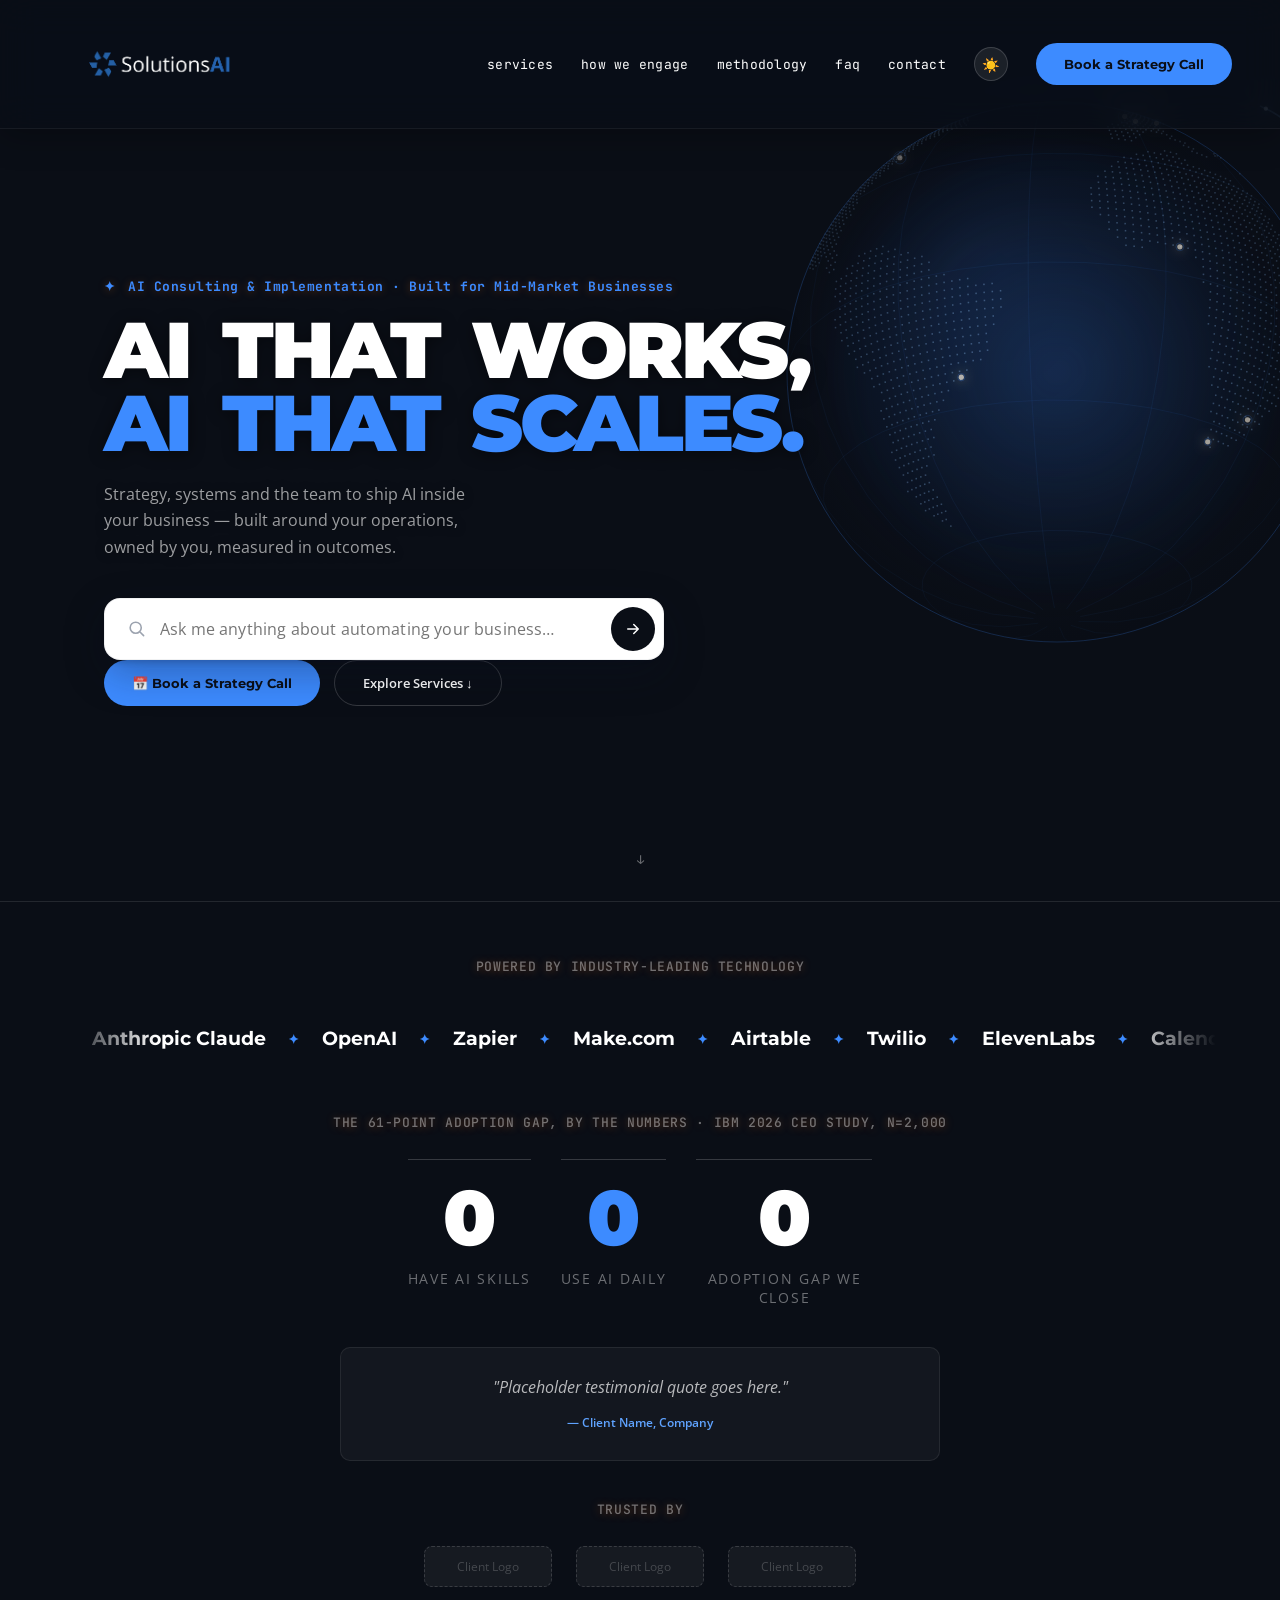
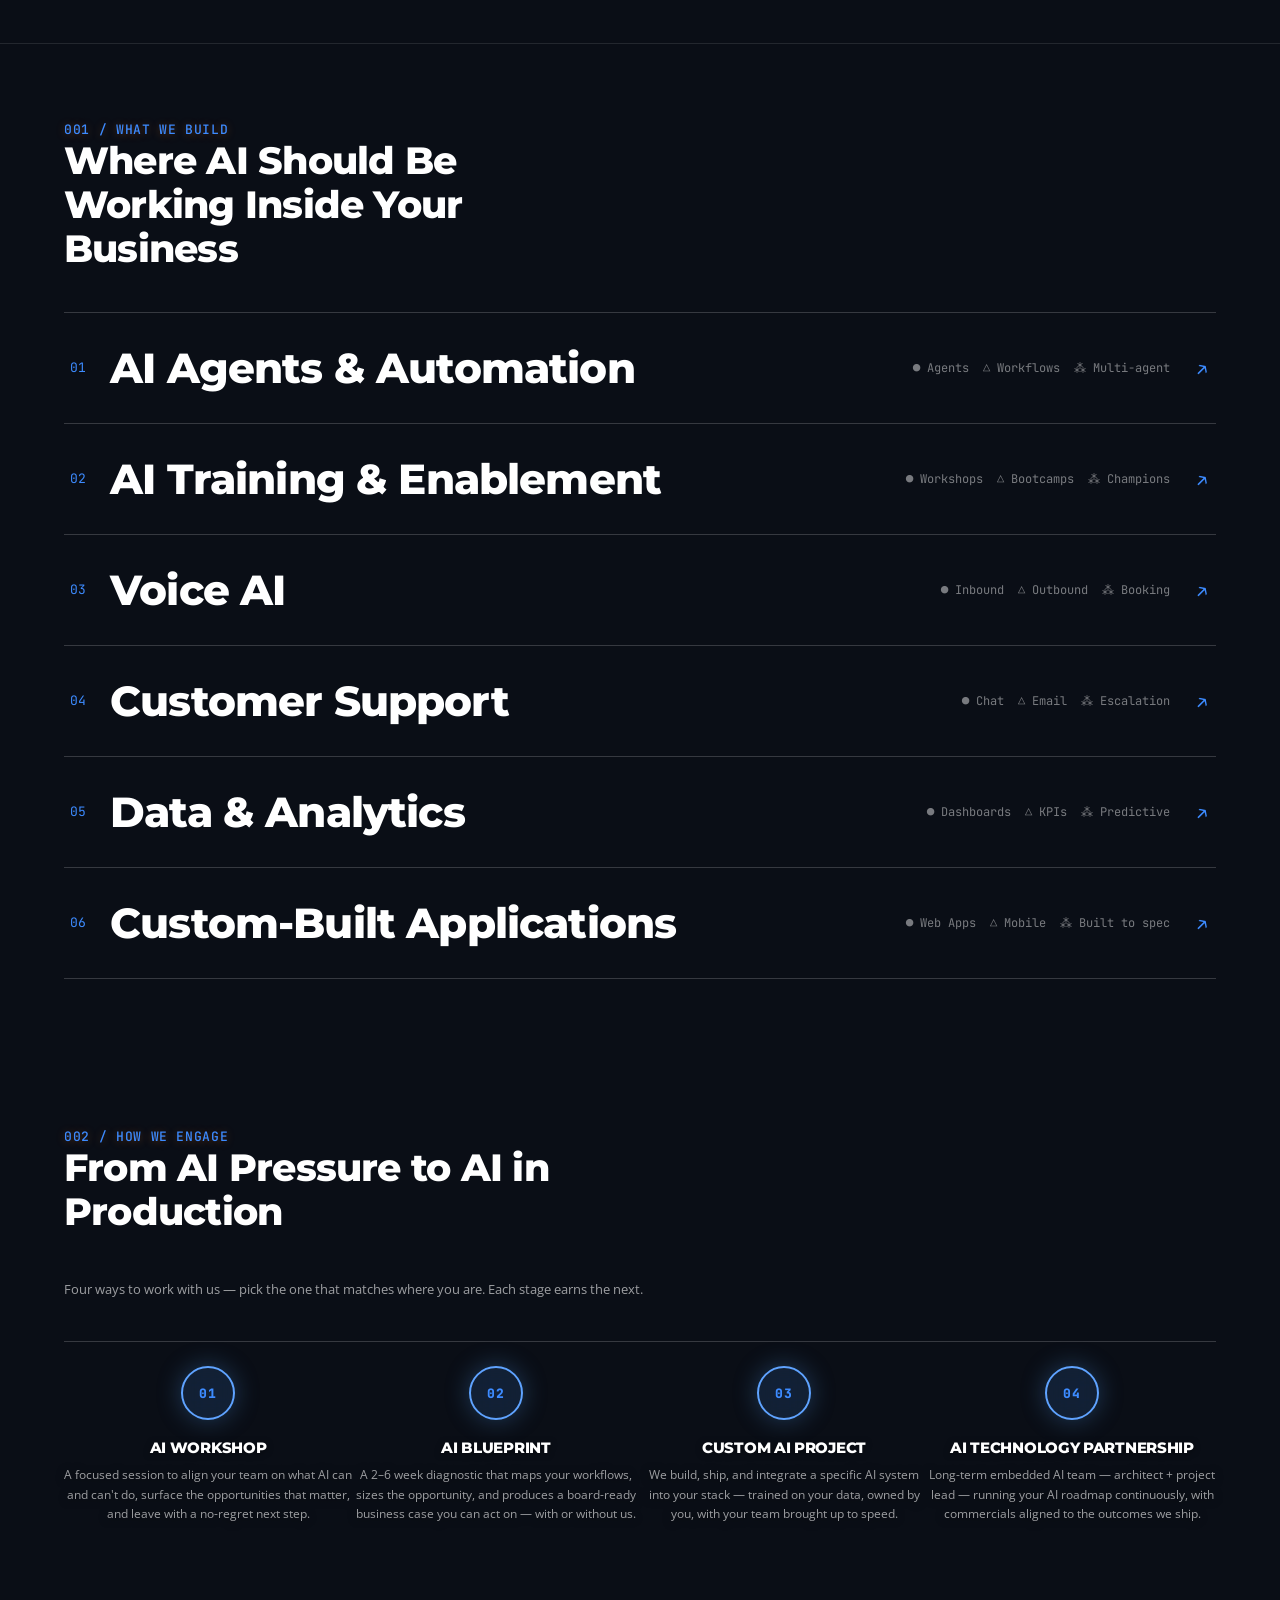
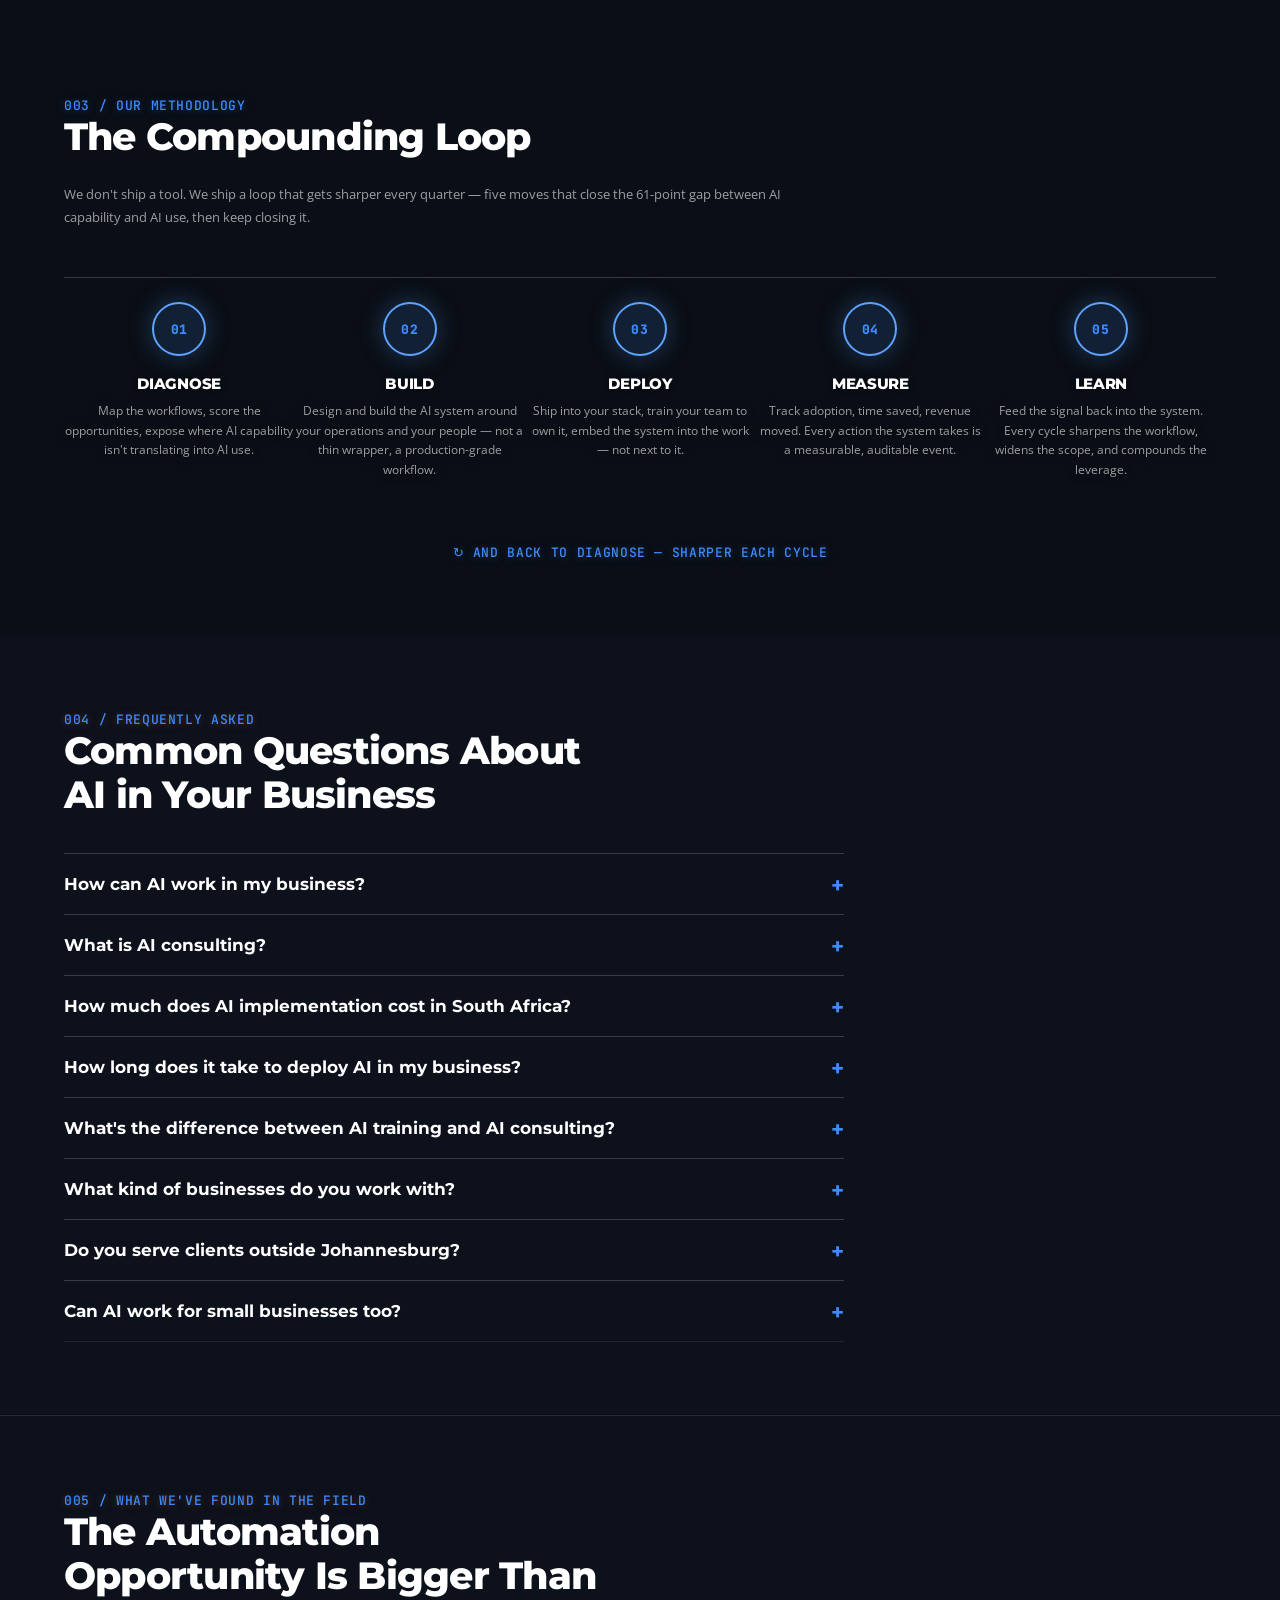
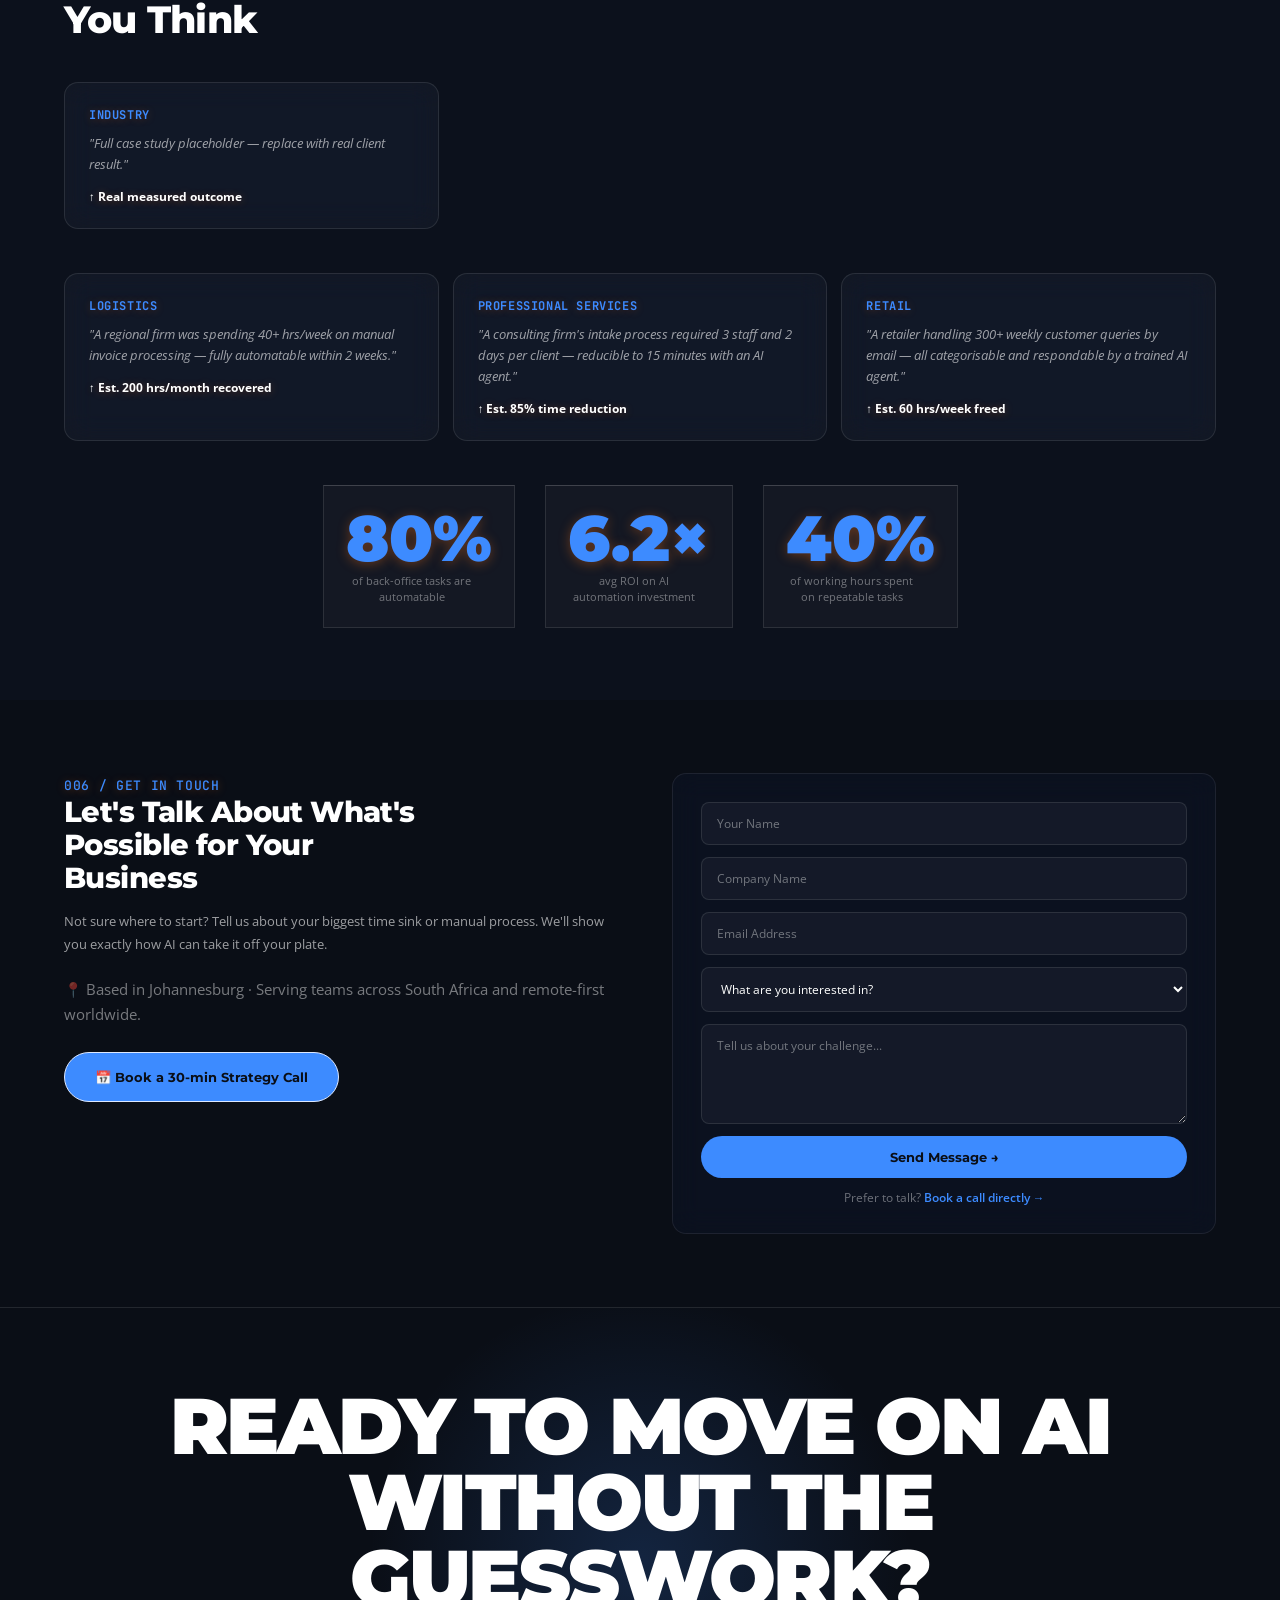
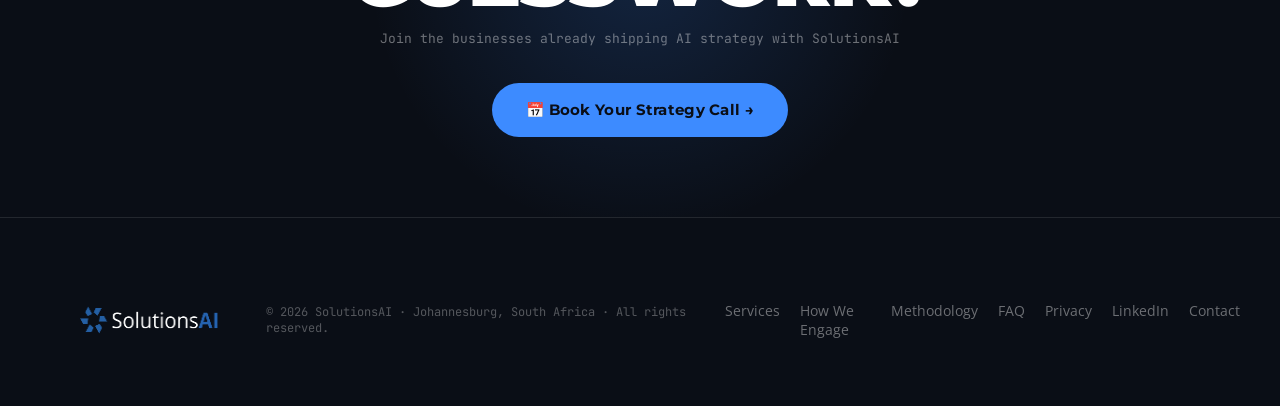
==== index.html @ 20190cc2 "fix: nav visibility on scroll, globe theme palette, tech ribbon logos Addresses three follow-ups fro" ====
<!DOCTYPE html>
<html lang="en">
<head>
  <meta charset="UTF-8">
  <meta name="viewport" content="width=device-width, initial-scale=1.0">
  <meta name="description" content="AI consulting and AI training in Johannesburg. Custom AI applications, AI automation and ChatGPT training for South African businesses ready to ship AI that drives outcomes.">
  <meta name="keywords" content="AI consulting Johannesburg, AI training South Africa, AI for business, custom AI applications, AI automation, ChatGPT training South Africa, AI consultant Johannesburg, AI strategy South Africa, how can AI work in my business, AI implementation South Africa">
  <meta name="author" content="SolutionsAI">
  <meta name="geo.region" content="ZA-GP">
  <meta name="geo.placename" content="Johannesburg">
  <meta name="robots" content="index, follow, max-image-preview:large">
  <link rel="canonical" href="https://solutions-ai.co.za/">
  <title>AI Consulting Johannesburg | AI Training & Custom AI for Business | SolutionsAI</title>

  <!-- Open Graph (WhatsApp, Facebook, LinkedIn, iMessage previews) -->
  <meta property="og:type" content="website">
  <meta property="og:site_name" content="SolutionsAI">
  <meta property="og:locale" content="en_ZA">
  <meta property="og:title" content="AI Consulting Johannesburg | SolutionsAI">
  <meta property="og:description" content="AI consulting and AI training in Johannesburg. Custom AI applications, AI automation and ChatGPT training for South African businesses.">
  <meta property="og:url" content="https://solutions-ai.co.za/">
  <meta property="og:image" content="https://solutions-ai.co.za/assets/og-share.png">
  <meta property="og:image:secure_url" content="https://solutions-ai.co.za/assets/og-share.png">
  <meta property="og:image:type" content="image/png">
  <meta property="og:image:width" content="600">
  <meta property="og:image:height" content="600">
  <meta property="og:image:alt" content="SolutionsAI — AI Consulting Johannesburg">

  <!-- Twitter Card -->
  <meta name="twitter:card" content="summary_large_image">
  <meta name="twitter:title" content="AI Consulting Johannesburg | SolutionsAI">
  <meta name="twitter:description" content="AI consulting and AI training in Johannesburg. Custom AI applications and automation for South African businesses.">
  <meta name="twitter:image" content="https://solutions-ai.co.za/assets/og-share.png">

  <!-- Structured data (JSON-LD) -->
  <script type="application/ld+json">
  {
    "@context": "https://schema.org",
    "@graph": [
      {
        "@type": "ProfessionalService",
        "@id": "https://solutions-ai.co.za/#business",
        "name": "SolutionsAI",
        "alternateName": "Solutions AI",
        "description": "AI consulting, AI training and custom AI implementation for mid-market businesses in Johannesburg and across South Africa.",
        "url": "https://solutions-ai.co.za/",
        "image": "https://solutions-ai.co.za/assets/og-share.png",
        "logo": "https://solutions-ai.co.za/assets/logo-primary.png",
        "priceRange": "$$$",
        "address": {
          "@type": "PostalAddress",
          "addressLocality": "Johannesburg",
          "addressRegion": "Gauteng",
          "addressCountry": "ZA"
        },
        "areaServed": [
          { "@type": "City", "name": "Johannesburg" },
          { "@type": "AdministrativeArea", "name": "Gauteng" },
          { "@type": "Country", "name": "South Africa" },
          { "@type": "Place", "name": "Remote-first worldwide" }
        ],
        "serviceType": ["AI Consulting", "AI Training", "Custom AI Development", "AI Automation", "AI Strategy"],
        "hasOfferCatalog": {
          "@type": "OfferCatalog",
          "name": "AI Services",
          "itemListElement": [
            { "@type": "Offer", "itemOffered": { "@type": "Service", "name": "AI Workshop", "description": "Focused session to align your team on what AI can and can't do." } },
            { "@type": "Offer", "itemOffered": { "@type": "Service", "name": "AI Blueprint", "description": "2-6 week diagnostic that maps workflows and produces a board-ready business case." } },
            { "@type": "Offer", "itemOffered": { "@type": "Service", "name": "Custom AI Project", "description": "Build, ship, and integrate a specific AI system into your stack." } },
            { "@type": "Offer", "itemOffered": { "@type": "Service", "name": "AI Technology Partnership", "description": "Long-term embedded AI team running your AI roadmap continuously." } },
            { "@type": "Offer", "itemOffered": { "@type": "Service", "name": "AI Training & Enablement", "description": "Workshops, bootcamps and upskilling so your team can build with AI themselves." } }
          ]
        },
        "sameAs": [
          "https://linkedin.com/company/solutionsai"
        ]
      },
      {
        "@type": "WebSite",
        "@id": "https://solutions-ai.co.za/#website",
        "url": "https://solutions-ai.co.za/",
        "name": "SolutionsAI",
        "description": "AI consulting and implementation for mid-market businesses",
        "publisher": { "@id": "https://solutions-ai.co.za/#business" },
        "inLanguage": "en-ZA"
      },
      {
        "@type": "FAQPage",
        "@id": "https://solutions-ai.co.za/#faq",
        "mainEntity": [
          { "@type": "Question", "name": "How can AI work in my business?", "acceptedAnswer": { "@type": "Answer", "text": "AI works in your business in three ways: handling repetitive work (admin, ticket triage, document processing), amplifying expert work (drafting, research, analysis), and surfacing patterns you can't see manually (lead scoring, anomaly detection, forecasting). We start by mapping your actual workflows, scoring opportunities by ROI, and shipping the one or two AI systems that move revenue or save the most hours." } },
          { "@type": "Question", "name": "What is AI consulting?", "acceptedAnswer": { "@type": "Answer", "text": "AI consulting is strategy and implementation work that turns AI from hype into operational systems. A good AI consultant maps your workflows, identifies the highest-ROI opportunities, designs the system, ships it into production, and trains your team to own it. SolutionsAI does all four — diagnosis through deployment — instead of just writing a slide deck." } },
          { "@type": "Question", "name": "How much does AI implementation cost in South Africa?", "acceptedAnswer": { "@type": "Answer", "text": "It depends on scope. An AI Workshop is a few thousand Rand to align your team. An AI Blueprint (the 2-6 week diagnostic with a board-ready business case) typically runs R150K-R400K. Custom AI Projects are scoped per engagement. Long-term Technology Partnerships are retainer-based and tied to outcomes. Book a Strategy Call and we'll size your specific opportunity in 30 minutes." } },
          { "@type": "Question", "name": "How long does it take to deploy AI in my business?", "acceptedAnswer": { "@type": "Answer", "text": "An AI Workshop can be delivered in a week. A Blueprint runs 2-6 weeks. A focused Custom AI Project — one workflow, deployed and adopted — typically takes 6-12 weeks from kickoff to production. A full AI Technology Partnership is ongoing, with monthly shipping milestones. The biggest predictor of speed is how clean your existing data and processes already are." } },
          { "@type": "Question", "name": "What is the difference between AI training and AI consulting?", "acceptedAnswer": { "@type": "Answer", "text": "AI training teaches your team to use existing AI tools well — ChatGPT, Claude, Copilot, prompt engineering, internal AI champions. AI consulting designs and builds the AI systems your business runs on — custom agents, automated workflows, integrated tooling. SolutionsAI offers both. Most clients start with training, then graduate into consulting once they see the gap between AI capability and AI use inside their team." } },
          { "@type": "Question", "name": "What kind of businesses do you work with?", "acceptedAnswer": { "@type": "Answer", "text": "Mid-market businesses based in Johannesburg, anywhere in South Africa, or anywhere in the world that can run a video call. We work best with established teams that already have documented processes, real KPIs, and a leadership team ready to commit to AI being part of how the business runs — not a side experiment." } },
          { "@type": "Question", "name": "Do you serve clients outside Johannesburg?", "acceptedAnswer": { "@type": "Answer", "text": "Yes. Johannesburg is our home base, but the work is delivered remote-first. We have clients across South Africa and internationally. All workshops, diagnostics, and project delivery happen over video calls and shared tooling. The only thing that requires being on-site is occasional in-person workshops, which we do anywhere in Gauteng or fly in when needed." } },
          { "@type": "Question", "name": "Can AI work for small businesses too?", "acceptedAnswer": { "@type": "Answer", "text": "Yes — though we're most useful to businesses with at least one full-time team doing repeatable work that AI can amplify. If you're a solo operator or have under 5 staff, an AI Workshop or training engagement is usually the right starting point. Custom AI builds make more sense once you have enough volume that the AI saves real hours and pays back the investment." } }
        ]
      }
    ]
  }
  </script>

  <link rel="preconnect" href="https://fonts.googleapis.com">
  <link rel="preconnect" href="https://fonts.gstatic.com" crossorigin>
  <link href="https://fonts.googleapis.com/css2?family=Montserrat:wght@700;800;900&family=Open+Sans:wght@400;500;600&family=JetBrains+Mono:wght@400;500&display=swap" rel="stylesheet">
  <link rel="stylesheet" href="css/style.css?v=2026-04-27-8">
  <link rel="stylesheet" href="css/bold.css?v=2026-06-01">
</head>
<body>

  <!-- ── SCROLL-BG REEL ── -->
  <div class="scroll-bg" aria-hidden="true">
    <canvas class="scroll-bg__canvas" id="scroll-bg-canvas"></canvas>
    <div class="scroll-bg__tint"></div>
    <div class="scroll-bg__dimmer"></div>
  </div>

  <!-- ── NAVIGATION ── -->
  <header class="site-nav" id="site-nav">
    <div class="nav-inner">
      <a href="#" class="nav-logo">
        <img src="assets/logo-dark-bg.png" alt="SolutionsAI" class="nav-logo-img">
      </a>
      <nav class="nav-links">
        <a href="#services" class="nav-link">Services</a>
        <a href="#how-we-engage" class="nav-link">How We Engage</a>
        <a href="#methodology" class="nav-link">Methodology</a>
        <a href="#faq" class="nav-link">FAQ</a>
        <a href="#contact" class="nav-link">Contact</a>
        <button class="theme-toggle" id="theme-toggle" aria-label="Toggle theme" title="Toggle dark/light mode">☀️</button>
        <a href="https://calendly.com/vernonvanemmenis/30min" target="_blank" class="btn btn--primary nav-cta">Book a Strategy Call</a>
      </nav>
    </div>
  </header>

  <!-- ── 01 HERO ── -->
  <section class="hero" id="hero">
    <canvas id="hero-canvas"></canvas>
    <div id="bold-globe" aria-hidden="true">
      <div class="bold-globe-glow"></div>
      <canvas></canvas>
    </div>
    <div class="hero-content">
      <span class="hero-label">AI Consulting & Implementation · Built for Mid-Market Businesses</span>
      <h1 class="hero-heading">
        <span class="hero-line">
          <span class="word">AI</span>
          <span class="word">that</span>
          <span class="word">Works,</span>
        </span>
        <span class="hero-line">
          <span class="word word--accent">AI</span>
          <span class="word word--accent">that</span>
          <span class="word word--accent">Scales.</span>
        </span>
      </h1>
      <p class="hero-sub">Strategy, systems and the team to ship AI inside your business — built around your operations, owned by you, measured in outcomes.</p>
      <div id="bold-search">
        <div class="bold-search-capsule">
          <svg class="bold-search-icon" width="19" height="19" viewBox="0 0 24 24" fill="none" aria-hidden="true">
            <circle cx="11" cy="11" r="7" stroke="#9CA3AF" stroke-width="2"/>
            <path d="M21 21l-4.3-4.3" stroke="#9CA3AF" stroke-width="2" stroke-linecap="round"/>
          </svg>
          <input class="bold-search-input" placeholder="Ask me anything about automating your business…" aria-label="Ask SolutionsAI" />
          <button class="bold-search-submit" aria-label="Ask SolutionsAI">
            <svg width="18" height="18" viewBox="0 0 24 24" fill="none" aria-hidden="true">
              <path d="M5 12h13M13 6l6 6-6 6" stroke="#fff" stroke-width="2" stroke-linecap="round" stroke-linejoin="round"/>
            </svg>
          </button>
        </div>
        <div class="bold-search-chips">
          <button type="button">Automate my invoice processing</button>
          <button type="button">Build a voice agent for bookings</button>
          <button type="button">Handle customer support with AI</button>
          <button type="button">Where do I even start?</button>
        </div>
        <div class="bold-search-response">
          <div class="bold-search-response-brand">
            <span style="width:18px;height:18px;border-radius:4px;background:linear-gradient(135deg,#3D8BFF,#2563B0);display:inline-block;" aria-hidden="true"></span>
            <span>SolutionsAI</span>
          </div>
          <div class="bold-search-thinking" aria-hidden="true"><span></span><span></span><span></span></div>
          <div class="bold-search-answer">
            <p class="bold-search-answer-text"></p>
            <div class="bold-search-answer-cta">
              <a href="https://calendly.com/vernonvanemmenis/30min" target="_blank">Book a strategy call →</a>
              <button type="button" class="bold-search-reset">Ask something else</button>
            </div>
          </div>
        </div>
      </div>
      <div class="hero-btns">
        <a href="https://calendly.com/vernonvanemmenis/30min" target="_blank" class="btn btn--primary">📅 Book a Strategy Call</a>
        <a href="#services" class="btn btn--ghost">Explore Services ↓</a>
      </div>
    </div>
    <div class="hero-scroll-indicator">
      <span class="scroll-arrow">↓</span>
    </div>
  </section>

  <!-- ── 02 TRUST ── -->
  <div class="divider"></div>
  <section class="trust" id="trust">
    <div class="trust-inner">
      <p class="section-label section-label--dim">Powered by industry-leading technology</p>
      <div class="tech-marquee" aria-label="Powered by industry-leading technology">
        <div class="tech-track">
          <span class="tech-pill"><img class="tech-pill-icon" src="https://cdn.simpleicons.org/anthropic/000000" alt="" onerror="this.style.display='none'"><span class="tech-pill-name">Anthropic Claude</span></span>
          <span class="tech-pill"><img class="tech-pill-icon" src="https://cdn.simpleicons.org/openai/000000" alt="" onerror="this.style.display='none'"><span class="tech-pill-name">OpenAI</span></span>
          <span class="tech-pill"><img class="tech-pill-icon" src="https://cdn.simpleicons.org/zapier/000000" alt="" onerror="this.style.display='none'"><span class="tech-pill-name">Zapier</span></span>
          <span class="tech-pill"><img class="tech-pill-icon" src="https://cdn.simpleicons.org/make/000000" alt="" onerror="this.style.display='none'"><span class="tech-pill-name">Make.com</span></span>
          <span class="tech-pill"><img class="tech-pill-icon" src="https://cdn.simpleicons.org/airtable/000000" alt="" onerror="this.style.display='none'"><span class="tech-pill-name">Airtable</span></span>
          <span class="tech-pill"><img class="tech-pill-icon" src="https://cdn.simpleicons.org/twilio/000000" alt="" onerror="this.style.display='none'"><span class="tech-pill-name">Twilio</span></span>
          <span class="tech-pill"><img class="tech-pill-icon" src="https://cdn.simpleicons.org/elevenlabs/000000" alt="" onerror="this.style.display='none'"><span class="tech-pill-name">ElevenLabs</span></span>
          <span class="tech-pill"><img class="tech-pill-icon" src="https://cdn.simpleicons.org/calendly/000000" alt="" onerror="this.style.display='none'"><span class="tech-pill-name">Calendly</span></span>
          <span class="tech-pill"><span class="tech-pill-name">VAPI</span></span>
        </div>
      </div>
      <p class="section-label section-label--dim" style="margin-top:24px;">The 61-point adoption gap, by the numbers · IBM 2026 CEO Study, N=2,000</p>
      <div class="stats-row">
        <div class="stat-item">
          <div class="stat-num" data-target="86" data-suffix="%">0</div>
          <div class="stat-label">Have AI skills</div>
        </div>
        <div class="stat-item">
          <div class="stat-num" data-target="25" data-suffix="%">0</div>
          <div class="stat-label">Use AI daily</div>
        </div>
        <div class="stat-item">
          <div class="stat-num" data-target="61" data-suffix="pt">0</div>
          <div class="stat-label">Adoption gap we close</div>
        </div>
      </div>
      <!-- Placeholder: testimonials (hidden until placeholders.json testimonials: true) -->
      <div class="testimonials-wrap placeholder-slot" data-placeholder="testimonials">
        <div class="testimonial-card">
          <p class="testimonial-quote">"Placeholder testimonial quote goes here."</p>
          <span class="testimonial-author">— Client Name, Company</span>
        </div>
      </div>
      <!-- Placeholder: client logos (hidden until placeholders.json client_logos: true) -->
      <div class="client-logos-wrap placeholder-slot" data-placeholder="client_logos">
        <p class="section-label section-label--dim">Trusted by</p>
        <div class="client-logos-grid">
          <div class="client-logo-placeholder">Client Logo</div>
          <div class="client-logo-placeholder">Client Logo</div>
          <div class="client-logo-placeholder">Client Logo</div>
        </div>
      </div>
    </div>
  </section>

  <!-- ── 03 SERVICES ── -->
  <div class="divider"></div>
  <section class="services section-pad" id="services">
    <div class="section-inner">
      <span class="section-label">001 / What We Build</span>
      <h2 class="section-heading" style="font-size:2.4rem; margin-bottom:40px; max-width:560px;">Where AI Should Be Working Inside Your Business</h2>
      <div class="services-grid services-grid--rows">

        <a href="#contact" class="svc-row" data-category="ai-agents">
          <span class="svc-row-num">01</span>
          <span class="svc-row-title">AI Agents &amp; Automation</span>
          <span class="svc-row-tags">● Agents&nbsp;&nbsp;△ Workflows&nbsp;&nbsp;⁂ Multi-agent</span>
          <span class="svc-row-arrow">↗</span>
        </a>

        <a href="#contact" class="svc-row" data-category="ai-training">
          <span class="svc-row-num">02</span>
          <span class="svc-row-title">AI Training &amp; Enablement</span>
          <span class="svc-row-tags">● Workshops&nbsp;&nbsp;△ Bootcamps&nbsp;&nbsp;⁂ Champions</span>
          <span class="svc-row-arrow">↗</span>
        </a>

        <a href="#contact" class="svc-row" data-category="voice-ai">
          <span class="svc-row-num">03</span>
          <span class="svc-row-title">Voice AI</span>
          <span class="svc-row-tags">● Inbound&nbsp;&nbsp;△ Outbound&nbsp;&nbsp;⁂ Booking</span>
          <span class="svc-row-arrow">↗</span>
        </a>

        <a href="#contact" class="svc-row" data-category="customer-support">
          <span class="svc-row-num">04</span>
          <span class="svc-row-title">Customer Support</span>
          <span class="svc-row-tags">● Chat&nbsp;&nbsp;△ Email&nbsp;&nbsp;⁂ Escalation</span>
          <span class="svc-row-arrow">↗</span>
        </a>

        <a href="#contact" class="svc-row" data-category="data-analytics">
          <span class="svc-row-num">05</span>
          <span class="svc-row-title">Data &amp; Analytics</span>
          <span class="svc-row-tags">● Dashboards&nbsp;&nbsp;△ KPIs&nbsp;&nbsp;⁂ Predictive</span>
          <span class="svc-row-arrow">↗</span>
        </a>

        <a href="#contact" class="svc-row" data-category="custom-apps">
          <span class="svc-row-num">06</span>
          <span class="svc-row-title">Custom-Built Applications</span>
          <span class="svc-row-tags">● Web Apps&nbsp;&nbsp;△ Mobile&nbsp;&nbsp;⁂ Built to spec</span>
          <span class="svc-row-arrow">↗</span>
        </a>

      </div>
    </div>
  </section>

  <!-- ── 04 HOW WE ENGAGE ── -->
  <div class="divider"></div>
  <section class="engage section-pad" id="how-we-engage">
    <div class="section-inner">
      <span class="section-label">002 / How We Engage</span>
      <h2 class="section-heading" style="font-size:2.4rem; margin-bottom:44px; max-width:560px;">From AI Pressure to AI in Production</h2>
      <p class="contact-body" style="max-width:680px; margin-bottom:40px;">Four ways to work with us — pick the one that matches where you are. Each stage earns the next.</p>
      <div class="steps-row engage-row">
        <div class="step" data-step="1">
          <div class="step-num">01</div>
          <h3 class="step-title">AI Workshop</h3>
          <p class="step-desc">A focused session to align your team on what AI can and can't do, surface the opportunities that matter, and leave with a no-regret next step.</p>
        </div>
        <div class="step" data-step="2">
          <div class="step-num">02</div>
          <h3 class="step-title">AI Blueprint</h3>
          <p class="step-desc">A 2–6 week diagnostic that maps your workflows, sizes the opportunity, and produces a board-ready business case you can act on — with or without us.</p>
        </div>
        <div class="step" data-step="3">
          <div class="step-num">03</div>
          <h3 class="step-title">Custom AI Project</h3>
          <p class="step-desc">We build, ship, and integrate a specific AI system into your stack — trained on your data, owned by you, with your team brought up to speed.</p>
        </div>
        <div class="step" data-step="4">
          <div class="step-num">04</div>
          <h3 class="step-title">AI Technology Partnership</h3>
          <p class="step-desc">Long-term embedded AI team — architect + project lead — running your AI roadmap continuously, with commercials aligned to the outcomes we ship.</p>
        </div>
      </div>
    </div>
  </section>

  <!-- ── 05 METHODOLOGY (The Compounding Loop) ── -->
  <div class="divider"></div>
  <section class="methodology section-pad" id="methodology">
    <div class="section-inner">
      <span class="section-label section-label--blue">003 / Our Methodology</span>
      <h2 class="section-heading" style="font-size:2.4rem; margin-bottom:24px; max-width:560px;">The Compounding Loop</h2>
      <p class="contact-body" style="max-width:720px; margin-bottom:48px;">We don't ship a tool. We ship a loop that gets sharper every quarter — five moves that close the 61-point gap between AI capability and AI use, then keep closing it.</p>
      <div class="steps-row loop-row">
        <div class="step" data-step="1">
          <div class="step-num">01</div>
          <h3 class="step-title">Diagnose</h3>
          <p class="step-desc">Map the workflows, score the opportunities, expose where AI capability isn't translating into AI use.</p>
        </div>
        <div class="step" data-step="2">
          <div class="step-num">02</div>
          <h3 class="step-title">Build</h3>
          <p class="step-desc">Design and build the AI system around your operations and your people — not a thin wrapper, a production-grade workflow.</p>
        </div>
        <div class="step" data-step="3">
          <div class="step-num">03</div>
          <h3 class="step-title">Deploy</h3>
          <p class="step-desc">Ship into your stack, train your team to own it, embed the system into the work — not next to it.</p>
        </div>
        <div class="step" data-step="4">
          <div class="step-num">04</div>
          <h3 class="step-title">Measure</h3>
          <p class="step-desc">Track adoption, time saved, revenue moved. Every action the system takes is a measurable, auditable event.</p>
        </div>
        <div class="step" data-step="5">
          <div class="step-num">05</div>
          <h3 class="step-title">Learn</h3>
          <p class="step-desc">Feed the signal back into the system. Every cycle sharpens the workflow, widens the scope, and compounds the leverage.</p>
        </div>
      </div>
      <div class="loop-return" style="margin-top:36px; text-align:center;">
        <span class="section-label section-label--blue">↻ and back to Diagnose — sharper each cycle</span>
      </div>
    </div>
  </section>

  <!-- ── 06 FAQ ── -->
  <div class="divider"></div>
  <section class="faq section-pad" id="faq">
    <div class="section-inner">
      <span class="section-label">004 / Frequently Asked</span>
      <h2 class="section-heading" style="font-size:2.4rem; margin-bottom:36px; max-width:560px;">Common Questions About AI in Your Business</h2>
      <div class="faq-list" style="max-width:780px;">
        <details class="faq-item" style="border-top:1px solid rgba(127,127,127,0.18); padding:20px 0;">
          <summary class="faq-q" style="font-family:'Montserrat',sans-serif; font-weight:700; font-size:1.05rem; cursor:pointer; list-style:none;">How can AI work in my business?</summary>
          <p class="faq-a" style="margin-top:12px; line-height:1.65;">AI works in your business in three ways: handling repetitive work (admin, ticket triage, document processing), amplifying expert work (drafting, research, analysis), and surfacing patterns you can't see manually (lead scoring, anomaly detection, forecasting). We start by mapping your actual workflows, scoring opportunities by ROI, and shipping the one or two AI systems that move revenue or save the most hours.</p>
        </details>
        <details class="faq-item" style="border-top:1px solid rgba(127,127,127,0.18); padding:20px 0;">
          <summary class="faq-q" style="font-family:'Montserrat',sans-serif; font-weight:700; font-size:1.05rem; cursor:pointer; list-style:none;">What is AI consulting?</summary>
          <p class="faq-a" style="margin-top:12px; line-height:1.65;">AI consulting is strategy and implementation work that turns AI from hype into operational systems. A good AI consultant maps your workflows, identifies the highest-ROI opportunities, designs the system, ships it into production, and trains your team to own it. SolutionsAI does all four — diagnosis through deployment — instead of just writing a slide deck.</p>
        </details>
        <details class="faq-item" style="border-top:1px solid rgba(127,127,127,0.18); padding:20px 0;">
          <summary class="faq-q" style="font-family:'Montserrat',sans-serif; font-weight:700; font-size:1.05rem; cursor:pointer; list-style:none;">How much does AI implementation cost in South Africa?</summary>
          <p class="faq-a" style="margin-top:12px; line-height:1.65;">It depends on scope. An AI Workshop is a few thousand Rand to align your team. An AI Blueprint (the 2–6 week diagnostic with a board-ready business case) typically runs R150K–R400K. Custom AI Projects are scoped per engagement. Long-term Technology Partnerships are retainer-based and tied to outcomes. <a href="https://calendly.com/vernonvanemmenis/30min" target="_blank" style="color:#2563B0;">Book a Strategy Call</a> and we'll size your specific opportunity in 30 minutes.</p>
        </details>
        <details class="faq-item" style="border-top:1px solid rgba(127,127,127,0.18); padding:20px 0;">
          <summary class="faq-q" style="font-family:'Montserrat',sans-serif; font-weight:700; font-size:1.05rem; cursor:pointer; list-style:none;">How long does it take to deploy AI in my business?</summary>
          <p class="faq-a" style="margin-top:12px; line-height:1.65;">An AI Workshop can be delivered in a week. A Blueprint runs 2–6 weeks. A focused Custom AI Project — one workflow, deployed and adopted — typically takes 6–12 weeks from kickoff to production. A full AI Technology Partnership is ongoing with monthly shipping milestones. The biggest predictor of speed is how clean your existing data and processes already are.</p>
        </details>
        <details class="faq-item" style="border-top:1px solid rgba(127,127,127,0.18); padding:20px 0;">
          <summary class="faq-q" style="font-family:'Montserrat',sans-serif; font-weight:700; font-size:1.05rem; cursor:pointer; list-style:none;">What's the difference between AI training and AI consulting?</summary>
          <p class="faq-a" style="margin-top:12px; line-height:1.65;">AI training teaches your team to use existing AI tools well — ChatGPT, Claude, Copilot, prompt engineering, internal AI champions. AI consulting designs and builds the AI systems your business runs on — custom agents, automated workflows, integrated tooling. SolutionsAI offers both. Most clients start with training, then graduate into consulting once they see the gap between AI capability and AI use inside their team.</p>
        </details>
        <details class="faq-item" style="border-top:1px solid rgba(127,127,127,0.18); padding:20px 0;">
          <summary class="faq-q" style="font-family:'Montserrat',sans-serif; font-weight:700; font-size:1.05rem; cursor:pointer; list-style:none;">What kind of businesses do you work with?</summary>
          <p class="faq-a" style="margin-top:12px; line-height:1.65;">Mid-market businesses based in Johannesburg, anywhere in South Africa, or anywhere in the world that can run a video call. We work best with established teams that already have documented processes, real KPIs, and a leadership team ready to commit to AI being part of how the business runs — not a side experiment.</p>
        </details>
        <details class="faq-item" style="border-top:1px solid rgba(127,127,127,0.18); padding:20px 0;">
          <summary class="faq-q" style="font-family:'Montserrat',sans-serif; font-weight:700; font-size:1.05rem; cursor:pointer; list-style:none;">Do you serve clients outside Johannesburg?</summary>
          <p class="faq-a" style="margin-top:12px; line-height:1.65;">Yes. Johannesburg is our home base, but the work is delivered remote-first. We have clients across South Africa and internationally. All workshops, diagnostics, and project delivery happen over video calls and shared tooling. The only thing that requires being on-site is occasional in-person workshops, which we do anywhere in Gauteng or fly in when needed.</p>
        </details>
        <details class="faq-item" style="border-top:1px solid rgba(127,127,127,0.18); border-bottom:1px solid rgba(127,127,127,0.18); padding:20px 0;">
          <summary class="faq-q" style="font-family:'Montserrat',sans-serif; font-weight:700; font-size:1.05rem; cursor:pointer; list-style:none;">Can AI work for small businesses too?</summary>
          <p class="faq-a" style="margin-top:12px; line-height:1.65;">Yes — though we're most useful to businesses with at least one full-time team doing repeatable work that AI can amplify. If you're a solo operator or have under 5 staff, an AI Workshop or training engagement is usually the right starting point. Custom AI builds make more sense once you have enough volume that the AI saves real hours and pays back the investment.</p>
        </details>
      </div>
    </div>
  </section>

  <!-- ── 07 POTENTIAL IMPACT ── -->
  <div class="divider"></div>
  <section class="impact section-pad" id="impact">
    <div class="section-inner">
      <span class="section-label">005 / What We've Found in the Field</span>
      <h2 class="section-heading" style="font-size:2.4rem; margin-bottom:40px; max-width:560px;">The Automation Opportunity Is Bigger Than You Think</h2>

      <!-- Case studies: shown when case_studies = true -->
      <div class="case-studies-wrap placeholder-slot" data-placeholder="case_studies">
        <div class="impact-card">
          <div class="impact-industry">Industry</div>
          <p class="impact-quote">"Full case study placeholder — replace with real client result."</p>
          <div class="impact-saving">↑ Real measured outcome</div>
        </div>
      </div>

      <!-- Assessment insights: shown when case_studies = false -->
      <div class="insight-cards" id="insight-cards">
        <div class="impact-card">
          <div class="impact-industry">Logistics</div>
          <p class="impact-quote">"A regional firm was spending 40+ hrs/week on manual invoice processing — fully automatable within 2 weeks."</p>
          <div class="impact-saving">↑ Est. 200 hrs/month recovered</div>
        </div>
        <div class="impact-card">
          <div class="impact-industry">Professional Services</div>
          <p class="impact-quote">"A consulting firm's intake process required 3 staff and 2 days per client — reducible to 15 minutes with an AI agent."</p>
          <div class="impact-saving">↑ Est. 85% time reduction</div>
        </div>
        <div class="impact-card">
          <div class="impact-industry">Retail</div>
          <p class="impact-quote">"A retailer handling 300+ weekly customer queries by email — all categorisable and respondable by a trained AI agent."</p>
          <div class="impact-saving">↑ Est. 60 hrs/week freed</div>
        </div>
      </div>

      <div class="benchmark-strip">
        <div class="benchmark"><div class="benchmark-val">80%</div><div class="benchmark-label">of back-office tasks are automatable</div></div>
        <div class="benchmark"><div class="benchmark-val">6.2×</div><div class="benchmark-label">avg ROI on AI automation investment</div></div>
        <div class="benchmark"><div class="benchmark-val">40%</div><div class="benchmark-label">of working hours spent on repeatable tasks</div></div>
      </div>
    </div>
  </section>

  <!-- ── 07 CONTACT ── -->
  <div class="divider"></div>
  <section class="contact section-pad" id="contact">
    <div class="section-inner">
      <div class="contact-grid">
        <div class="contact-info">
          <span class="section-label">006 / Get in Touch</span>
          <h2 class="section-heading" style="font-size:1.8rem; margin-bottom:16px; max-width:380px;">Let's Talk About What's Possible for Your Business</h2>
          <p class="contact-body">Not sure where to start? Tell us about your biggest time sink or manual process. We'll show you exactly how AI can take it off your plate.</p>
          <p class="contact-body" style="font-size:0.92rem; opacity:0.75; margin-top:-8px; margin-bottom:24px;">📍 Based in Johannesburg · Serving teams across South Africa and remote-first worldwide.</p>
          <a href="https://calendly.com/vernonvanemmenis/30min" target="_blank" class="btn btn--calendly">📅 Book a 30-min Strategy Call</a>
        </div>
        <div class="contact-form-wrap">
          <form class="contact-form" action="https://formspree.io/f/xyklznal" method="POST">
            <input type="text" name="name" placeholder="Your Name" required class="form-field">
            <input type="text" name="company" placeholder="Company Name" class="form-field">
            <input type="email" name="email" placeholder="Email Address" required class="form-field">
            <select name="service_interest" class="form-field">
              <option value="" disabled selected>What are you interested in?</option>
              <option>AI Workshop</option>
              <option>AI Blueprint</option>
              <option>Custom AI Project</option>
              <option>AI Technology Partnership</option>
              <option>AI Agents & Automation</option>
              <option>Voice AI</option>
              <option>AI Auditing & Compliance</option>
              <option>Customer Support Automation</option>
              <option>Back-Office Automation</option>
              <option>Scheduling & CRM</option>
              <option>Business Ops Automation</option>
              <option>Data & Analytics Automation</option>
              <option>AI Strategy & Integration</option>
            </select>
            <textarea name="message" placeholder="Tell us about your challenge..." class="form-textarea" rows="4"></textarea>
            <button type="submit" class="btn btn--primary form-submit">Send Message →</button>
            <p class="form-alt">Prefer to talk? <a href="https://calendly.com/vernonvanemmenis/30min" target="_blank">Book a call directly →</a></p>
          </form>
        </div>
      </div>
    </div>
  </section>

  <!-- ── 08 FINAL CTA ── -->
  <div class="divider"></div>
  <section class="final-cta" id="final-cta">
    <div class="cta-glow" aria-hidden="true"></div>
    <div class="cta-content">
      <h2 class="cta-heading">Ready to Move on AI<br>Without the Guesswork?</h2>
      <p class="cta-sub">Join the businesses already shipping AI strategy with SolutionsAI</p>
      <a href="https://calendly.com/vernonvanemmenis/30min" target="_blank" class="btn btn--cta">📅 Book Your Strategy Call →</a>
    </div>
  </section>

  <!-- ── FOOTER ── -->
  <footer class="site-footer">
    <div class="footer-inner">
      <a href="#" class="footer-logo"><img src="assets/logo-dark-bg.png" alt="SolutionsAI" class="footer-logo-img"></a>
      <p class="footer-copy">© 2026 SolutionsAI · Johannesburg, South Africa · All rights reserved.</p>
      <nav class="footer-links">
        <a href="#services">Services</a>
        <a href="#how-we-engage">How We Engage</a>
        <a href="#methodology">Methodology</a>
        <a href="#faq">FAQ</a>
        <a href="#">Privacy</a>
        <a href="https://linkedin.com/company/solutionsai" target="_blank">LinkedIn</a>
        <a href="#contact">Contact</a>
      </nav>
    </div>
  </footer>

  <!-- ── SCRIPTS ── -->
  <script src="https://cdn.jsdelivr.net/npm/lenis@1/dist/lenis.min.js"></script>
  <script src="https://cdn.jsdelivr.net/npm/gsap@3/dist/gsap.min.js"></script>
  <script src="https://cdn.jsdelivr.net/npm/gsap@3/dist/ScrollTrigger.min.js"></script>
  <script src="js/app.js?v=2026-04-27-3"></script>
  <script src="js/bold.js?v=2026-06-01"></script>

</body>
</html>
---- css/style.css ----
/* ── VARIABLES ── */
:root {
  --blue: #2563B0;
  --blue-light: #4A90D9;
  --blue-pale: #EEF4FF;
  --blue-pale-border: #dde8ff;
  --accent-orange: #F97316;
  --dark: #0B1120;
  --dark-mid: #111827;
  --dark-deep: #070d18;
  --light: #F4F7FC;
  --white: #FFFFFF;
  --text-dark: #0B1120;
  --text-body-light: #6b7280;
  --text-mid: #374151;
  --text-muted: #9ca3af;
  --text-on-dark: rgba(255, 255, 255, 0.5);
  --text-on-dark-label: rgba(255, 255, 255, 0.3);
  --font-display: 'Montserrat', sans-serif;
  --font-body: 'Open Sans', sans-serif;
}

/* ── RESET ── */
*, *::before, *::after { box-sizing: border-box; margin: 0; padding: 0; }
html { scroll-behavior: auto; } /* Lenis handles smooth scroll */
body { font-family: var(--font-body); background: var(--dark); color: #fff; overflow-x: hidden; }

/* ── SCROLL-BG REEL ── */
.scroll-bg {
  position: fixed;
  inset: 0;
  z-index: -1;
  pointer-events: none;
  background: var(--dark);
}
.scroll-bg__canvas {
  position: absolute;
  inset: 0;
  width: 100%;
  height: 100%;
  display: block;
  opacity: 0;
  transition: opacity 0.6s ease-out;
}
.scroll-bg.is-ready .scroll-bg__canvas { opacity: 1; }
.scroll-bg__tint {
  position: absolute;
  inset: 0;
  background:
    radial-gradient(circle at 30% 30%, rgba(74, 144, 217, 0.22) 0%, rgba(74, 144, 217, 0.06) 45%, transparent 70%),
    radial-gradient(circle at 75% 75%, rgba(37, 99, 176, 0.18) 0%, transparent 60%);
  mix-blend-mode: screen;
}
.scroll-bg__dimmer {
  position: absolute;
  inset: 0;
  background: linear-gradient(180deg, rgba(11, 17, 32, 0.45) 0%, rgba(11, 17, 32, 0.15) 35%, rgba(11, 17, 32, 0.55) 100%);
}
@media (max-width: 768px) {
  .scroll-bg__dimmer { background: rgba(11, 17, 32, 0.55); }
}
img { max-width: 100%; display: block; }
a { text-decoration: none; }
button { cursor: pointer; font-family: var(--font-body); }

/* ── TYPOGRAPHY ── */
.display { font-family: var(--font-display); }
.section-label {
  font-size: 0.65rem;
  text-transform: uppercase;
  letter-spacing: 0.2em;
  color: var(--accent-orange);
  font-weight: 700;
  margin-bottom: 12px;
  text-shadow: 0 1px 8px rgba(249, 115, 22, 0.35);
}
.section-label--dim {
  color: var(--text-on-dark-label);
  text-align: center;
  margin-bottom: 28px;
}
.section-label--blue {
  color: var(--blue-light);
  text-shadow: 0 1px 8px rgba(74, 144, 217, 0.35);
}
.section-heading {
  font-family: var(--font-display);
  font-weight: 800;
  line-height: 1.15;
  color: #fff;
}
.section-heading--dark { color: #fff; }

/* ── LAYOUT ── */
.section-inner { max-width: 1200px; margin: 0 auto; }
.section-pad { padding: 72px 64px; }

/* ── BUTTONS ── */
.btn {
  display: inline-flex;
  align-items: center;
  gap: 8px;
  padding: 13px 28px;
  border-radius: 7px;
  font-size: 0.82rem;
  font-weight: 600;
  font-family: var(--font-body);
  border: none;
  cursor: pointer;
  transition: opacity 0.2s;
}
.btn:hover { opacity: 0.88; }
.btn--primary { background: var(--blue); color: #fff; }
.btn--ghost { border: 1.5px solid rgba(255,255,255,0.18); color: rgba(255,255,255,0.65); background: transparent; }
.btn--calendly {
  background: var(--blue-pale);
  color: var(--blue);
  border: 1.5px solid var(--blue-pale-border);
  font-family: var(--font-display);
  font-weight: 700;
}
.btn--cta {
  background: var(--blue);
  color: #fff;
  padding: 16px 40px;
  font-size: 0.92rem;
  font-weight: 700;
  font-family: var(--font-display);
  letter-spacing: 0.02em;
}

/* ── SECTION DIVIDER ── */
.divider { height: 2px; background: linear-gradient(90deg, transparent, rgba(37,99,176,0.35), transparent); }

/* ── PLACEHOLDER HIDDEN ── */
.placeholder-hidden { display: none !important; }

/* ── NAV ── */
.site-nav {
  position: fixed;
  top: 0; left: 0; right: 0;
  z-index: 1000;
  background: var(--dark);
  border-bottom: 1px solid rgba(255,255,255,0.06);
  padding: 12px 48px;
}
.nav-inner { display: flex; align-items: center; justify-content: space-between; max-width: 1200px; margin: 0 auto; }
.nav-logo-img { height: 88px; }
.nav-links { display: flex; gap: 28px; align-items: center; }
.nav-link { font-size: 0.78rem; color: rgba(255,255,255,0.6); transition: color 0.2s; }
.nav-link:hover { color: #fff; }
.nav-cta { font-family: var(--font-body); }

/* ── HERO ── */
.hero {
  position: relative;
  height: 100vh;
  min-height: 600px;
  background: transparent;
  display: flex;
  flex-direction: column;
  justify-content: center;
  overflow: hidden;
  padding-top: 80px;
}
#hero-canvas {
  position: absolute;
  inset: 0;
  width: 100%;
  height: 100%;
  pointer-events: none;
}
.hero-content {
  position: relative;
  z-index: 2;
  padding: 0 64px;
  max-width: 1200px;
  margin: 0 auto;
  width: 100%;
}
.hero-label {
  font-size: 0.68rem;
  text-transform: uppercase;
  letter-spacing: 0.25em;
  color: var(--accent-orange);
  font-weight: 700;
  margin-bottom: 18px;
  display: block;
  text-shadow: 0 1px 8px rgba(249, 115, 22, 0.35);
}
.hero-heading {
  font-family: var(--font-display);
  font-size: clamp(2.8rem, 5vw, 4.8rem);
  font-weight: 900;
  line-height: 1.05;
  color: #FEFEFB;
  margin-bottom: 22px;
  max-width: 720px;
  text-shadow: 0 2px 16px rgba(0,0,0,0.45);
}
.hero-line { display: block; }
.word { display: inline-block; margin-right: 0.15em; }
.word--accent { color: var(--blue); }
.hero-sub {
  font-size: 0.95rem;
  color: #FEFEFB;
  line-height: 1.75;
  max-width: 480px;
  margin-bottom: 38px;
  text-shadow: 0 1px 8px rgba(0,0,0,0.55);
}
.hero-btns { display: flex; gap: 14px; flex-wrap: wrap; }
.hero-scroll-indicator {
  position: absolute;
  bottom: 32px;
  left: 50%;
  transform: translateX(-50%);
  z-index: 2;
}
.scroll-arrow {
  color: rgba(255,255,255,0.3);
  font-size: 1.2rem;
  animation: bounce 2s ease-in-out infinite;
}
@keyframes bounce {
  0%, 100% { transform: translateY(0); }
  50% { transform: translateY(6px); }
}

/* ── TRUST ── */
.trust { background: rgba(17, 24, 39, 0.72); backdrop-filter: blur(6px); -webkit-backdrop-filter: blur(6px); padding: 56px 64px; position: relative; }
.trust-inner { max-width: 1200px; margin: 0 auto; }
.tech-marquee {
  overflow: hidden;
  width: 100%;
  margin-bottom: 40px;
  -webkit-mask-image: linear-gradient(to right, transparent 0%, black 8%, black 92%, transparent 100%);
          mask-image: linear-gradient(to right, transparent 0%, black 8%, black 92%, transparent 100%);
}
.tech-track {
  display: flex;
  gap: 10px;
  width: max-content;
  animation: tech-scroll 38s linear infinite;
}
.tech-marquee:hover .tech-track { animation-play-state: paused; }
.tech-pill {
  background: rgba(255,255,255,0.05);
  border: 1px solid rgba(255,255,255,0.1);
  border-radius: 6px;
  padding: 7px 16px;
  font-size: 0.72rem;
  color: rgba(255,255,255,0.45);
  font-weight: 500;
  flex-shrink: 0;
  white-space: nowrap;
}
@keyframes tech-scroll {
  from { transform: translateX(0); }
  to   { transform: translateX(-50%); }
}
@media (prefers-reduced-motion: reduce) {
  .tech-track { animation: none; }
}
.stats-row { display: flex; justify-content: center; gap: 72px; margin-bottom: 40px; }
.stat-item { text-align: center; }
.stat-num {
  font-family: var(--font-display);
  font-size: 3rem;
  font-weight: 900;
  color: #fff;
  line-height: 1;
}
.stat-label {
  font-size: 0.68rem;
  color: rgba(255,255,255,0.35);
  text-transform: uppercase;
  letter-spacing: 0.12em;
  margin-top: 8px;
}
.testimonials-wrap, .client-logos-wrap {
  margin-top: 40px;
  text-align: center;
}
.testimonial-card {
  background: rgba(255,255,255,0.04);
  border: 1px solid rgba(255,255,255,0.08);
  border-radius: 10px;
  padding: 28px;
  max-width: 600px;
  margin: 0 auto;
}
.testimonial-quote { font-style: italic; color: rgba(255,255,255,0.7); margin-bottom: 12px; }
.testimonial-author { font-size: 0.78rem; color: var(--blue-light); font-weight: 600; }
.client-logos-grid { display: flex; gap: 24px; justify-content: center; margin-top: 16px; }
.client-logo-placeholder {
  background: rgba(255,255,255,0.05);
  border: 1px dashed rgba(255,255,255,0.15);
  border-radius: 8px;
  padding: 12px 32px;
  font-size: 0.72rem;
  color: rgba(255,255,255,0.2);
}

/* ── GLASS CARD BASE ── */
:root {
  --glass-bg: rgba(15, 23, 42, 0.42);
  --glass-bg-hover: rgba(15, 23, 42, 0.6);
  --glass-border: rgba(255, 255, 255, 0.08);
  --glass-border-hover: rgba(74, 144, 217, 0.45);
  --glass-blur: blur(14px) saturate(140%);
}

/* ── SERVICES ── */
.services { background: transparent; }
.services .section-heading { color: #fff; }
.services-grid { display: grid; grid-template-columns: repeat(3, 1fr); gap: 14px; }
.svc-card {
  background: var(--glass-bg);
  backdrop-filter: var(--glass-blur);
  -webkit-backdrop-filter: var(--glass-blur);
  border-radius: 14px;
  padding: 22px;
  border: 1px solid var(--glass-border);
  cursor: pointer;
  transition: box-shadow 0.3s ease, border-color 0.3s ease, transform 0.3s ease, background 0.3s ease;
  position: relative;
  isolation: isolate;
  z-index: 0;
  display: flex;
  flex-direction: column;
}
.svc-card:hover, .svc-card.is-open {
  border-color: var(--glass-border-hover);
  background: var(--glass-bg-hover);
  transform: translateY(-4px);
  box-shadow:
    0 0 0 1px rgba(74, 144, 217, 0.4),
    0 0 24px 2px rgba(74, 144, 217, 0.25),
    0 8px 40px 4px rgba(0, 0, 0, 0.4);
}
.svc-icon { margin-bottom: 12px; height: 56px; display: flex; align-items: center; }
.svc-icon img {
  height: 56px;
  width: auto;
  display: block;
  filter: drop-shadow(0 6px 14px rgba(74,144,217,0.4));
  transition: transform 0.25s ease;
}
.svc-card:hover .svc-icon img, .svc-card.is-open .svc-icon img {
  transform: translateY(-2px) rotate(-3deg) scale(1.04);
}
.svc-title {
  font-family: var(--font-display);
  font-size: 0.88rem;
  font-weight: 700;
  color: #fff;
  margin-bottom: 6px;
  min-height: 2.4em;
  line-height: 1.2;
}
.svc-desc { font-size: 0.72rem; color: rgba(255,255,255,0.62); line-height: 1.55; margin-bottom: 0; }
.svc-sub {
  max-height: 0;
  overflow: hidden;
  transition: max-height 0.35s ease;
}
.svc-card.is-open .svc-sub { max-height: 400px; }
.svc-sub ul { list-style: none; padding-top: 12px; border-top: 1px solid rgba(255,255,255,0.1); margin-top: 12px; }
.svc-sub li { font-size: 0.72rem; color: var(--blue-light); padding: 3px 0; }
.svc-sub li::before { content: "→ "; opacity: 0.6; }

/* ── HOW IT WORKS ── */
.how { background: transparent; }
.how .section-heading { color: #fff; }
.steps-row { display: flex; align-items: flex-start; position: relative; }
.steps-connector { position: absolute; top: 27px; left: 0; width: 100%; height: 2px; overflow: visible; pointer-events: none; }
.connector-line-1, .connector-line-2 { stroke: var(--blue-light); stroke-width: 2; stroke-dasharray: 400; stroke-dashoffset: 400; transition: stroke-dashoffset 0.8s ease; opacity: 0.55; }
.step { flex: 1; text-align: center; padding: 0 24px; position: relative; z-index: 1; }
.step-num {
  width: 54px; height: 54px;
  border-radius: 50%;
  background: rgba(74, 144, 217, 0.15);
  backdrop-filter: var(--glass-blur);
  -webkit-backdrop-filter: var(--glass-blur);
  border: 2px solid var(--blue-light);
  display: flex; align-items: center; justify-content: center;
  margin: 0 auto 18px;
  font-family: var(--font-display);
  font-size: 1.1rem; font-weight: 900;
  color: #FEFEFB;
  box-shadow: 0 0 24px rgba(74, 144, 217, 0.35);
}
.step-title { font-family: var(--font-display); font-size: 0.95rem; font-weight: 700; color: #FEFEFB; margin-bottom: 8px; text-shadow: 0 1px 6px rgba(0,0,0,0.5); }
.step-desc { font-size: 0.74rem; color: #FEFEFB; line-height: 1.65; text-shadow: 0 1px 8px rgba(0,0,0,0.6); }

/* ── IMPACT ── */
.impact { background: transparent; }
.impact .section-heading { color: #fff; }
.insight-cards, .case-studies-wrap { display: grid; grid-template-columns: repeat(3, 1fr); gap: 14px; margin-bottom: 44px; }
.impact-card {
  background: var(--glass-bg);
  backdrop-filter: var(--glass-blur);
  -webkit-backdrop-filter: var(--glass-blur);
  border-radius: 14px;
  padding: 24px;
  border: 1px solid var(--glass-border);
}
.impact-industry { font-size: 0.62rem; text-transform: uppercase; letter-spacing: 0.14em; color: var(--accent-orange); font-weight: 700; margin-bottom: 10px; text-shadow: 0 1px 8px rgba(249, 115, 22, 0.3); }
.impact-quote { font-size: 0.79rem; color: rgba(255,255,255,0.78); line-height: 1.65; font-style: italic; }
.impact-saving { margin-top: 14px; font-size: 0.72rem; color: var(--accent-orange); font-weight: 700; text-shadow: 0 1px 8px rgba(249, 115, 22, 0.3); }
.benchmark-strip { display: flex; gap: 48px; justify-content: center; flex-wrap: wrap; }
.benchmark { text-align: center; }
.benchmark-val { font-family: var(--font-display); font-size: 2.2rem; font-weight: 900; color: var(--accent-orange); text-shadow: 0 2px 12px rgba(249, 115, 22, 0.35); }
.benchmark-label { font-size: 0.68rem; color: rgba(255,255,255,0.55); max-width: 120px; line-height: 1.45; margin-top: 5px; }

/* ── CONTACT ── */
.contact { background: transparent; }
.contact .section-heading { color: #fff; }
.contact-grid { display: grid; grid-template-columns: 1fr 1fr; gap: 64px; align-items: start; }
.contact-body { font-size: 0.83rem; color: rgba(255,255,255,0.7); line-height: 1.75; margin-bottom: 28px; }
.contact-form-wrap {
  background: var(--glass-bg);
  backdrop-filter: var(--glass-blur);
  -webkit-backdrop-filter: var(--glass-blur);
  border-radius: 14px;
  padding: 28px;
  border: 1px solid var(--glass-border);
}
.contact-form { display: flex; flex-direction: column; gap: 12px; }
.form-field, .form-textarea {
  background: rgba(11, 17, 32, 0.4);
  border: 1.5px solid rgba(255,255,255,0.12);
  border-radius: 7px;
  padding: 12px 15px;
  font-size: 0.78rem;
  font-family: var(--font-body);
  color: #fff;
  width: 100%;
  transition: border-color 0.2s, background 0.2s;
}
.form-field::placeholder, .form-textarea::placeholder { color: rgba(255,255,255,0.4); }
.form-field:focus, .form-textarea:focus { outline: none; border-color: var(--blue-light); background: rgba(11, 17, 32, 0.6); }
.form-textarea { resize: vertical; min-height: 100px; }
.form-submit { font-family: var(--font-display); font-weight: 700; width: 100%; justify-content: center; }
.form-alt { font-size: 0.72rem; color: rgba(255,255,255,0.5); text-align: center; }
.form-alt a { color: var(--blue-light); font-weight: 600; }

/* ── FINAL CTA ── */
.final-cta {
  background: rgba(11, 17, 32, 0.68);
  backdrop-filter: blur(8px);
  -webkit-backdrop-filter: blur(8px);
  padding: 80px 64px;
  text-align: center;
  position: relative;
  overflow: hidden;
}
.cta-glow {
  position: absolute;
  width: 600px; height: 600px;
  background: radial-gradient(circle, rgba(37,99,176,0.18) 0%, transparent 70%);
  top: 50%; left: 50%;
  transform: translate(-50%, -50%);
  pointer-events: none;
}
.cta-content { position: relative; z-index: 1; }
.cta-heading {
  font-family: var(--font-display);
  font-size: clamp(2rem, 4vw, 3.2rem);
  font-weight: 900;
  color: #fff;
  margin-bottom: 14px;
  line-height: 1.1;
}
.cta-sub { font-size: 0.88rem; color: rgba(255,255,255,0.4); margin-bottom: 36px; }

/* ── FOOTER ── */
.site-footer {
  background: var(--dark-deep);
  padding: 24px 64px;
  border-top: 1px solid rgba(255,255,255,0.05);
}
.footer-inner { display: flex; align-items: center; justify-content: space-between; max-width: 1200px; margin: 0 auto; }
.footer-logo-img { height: 92px; }
.footer-copy { font-size: 0.68rem; color: rgba(255,255,255,0.22); }
.footer-links { display: flex; gap: 20px; }
.footer-links a { font-size: 0.68rem; color: rgba(255,255,255,0.28); transition: color 0.2s; }
.footer-links a:hover { color: rgba(255,255,255,0.6); }

/* ── RESPONSIVE ── */
@media (max-width: 768px) {
  /* Nav */
  .site-nav { padding: 10px 20px; }
  .nav-logo-img { height: 52px; }
  .site-nav.scrolled .nav-logo-img { height: 52px; }
  .nav-links .nav-link { display: none; }

  /* Hero */
  .hero-content { padding: 0 24px; }
  .hero-heading { font-size: 2.4rem; }
  .hero-btns { flex-direction: column; }
  .hero-btns .btn { width: 100%; justify-content: center; }

  /* Section padding */
  .section-pad { padding: 48px 24px; }
  .trust { padding: 48px 24px; }

  /* Services grid */
  .services-grid { grid-template-columns: 1fr; }

  /* Steps */
  .steps-row { flex-direction: column; gap: 32px; }
  .steps-connector { display: none; }
  .step { padding: 0; }

  /* Impact */
  .insight-cards, .case-studies-wrap { grid-template-columns: 1fr; }
  .benchmark-strip { gap: 28px; }

  /* Contact */
  .contact-grid { grid-template-columns: 1fr; gap: 36px; }

  /* Final CTA */
  .final-cta { padding: 56px 24px; }
  .cta-heading { font-size: 2rem; }

  /* Footer */
  .site-footer { padding: 24px 20px; }
  .footer-inner { flex-direction: column; gap: 16px; text-align: center; }
  .footer-logo-img { height: 60px; }
  .footer-links { justify-content: center; }

  /* Stats */
  .stats-row { gap: 32px; flex-wrap: wrap; }
}

/* Nav scroll state */
.site-nav.scrolled {
  padding: 8px 48px;
  background: rgba(11, 17, 32, 0.95);
  backdrop-filter: blur(12px);
  box-shadow: 0 2px 24px rgba(0,0,0,0.3);
}
.site-nav.scrolled .nav-logo-img { height: 88px; }

/* ── LIGHT MODE ── */
[data-theme="light"] body { background: var(--light); color: var(--text-dark); }

[data-theme="light"] .site-nav {
  background: #ffffff;
  border-bottom-color: #e5e7eb;
}
[data-theme="light"] .site-nav.scrolled {
  background: rgba(255,255,255,0.95);
  box-shadow: 0 2px 24px rgba(0,0,0,0.08);
}
[data-theme="light"] .nav-link { color: #374151; }
[data-theme="light"] .nav-link:hover { color: #0B1120; }

[data-theme="light"] .hero { background: var(--light); }
[data-theme="light"] .hero-label { color: var(--blue); }
[data-theme="light"] .hero-heading { color: var(--text-dark); }
[data-theme="light"] .hero-sub { color: var(--text-body-light); }
[data-theme="light"] .scroll-arrow { color: rgba(0,0,0,0.25); }

[data-theme="light"] .trust { background: #e8ecf5; }
[data-theme="light"] .tech-pill {
  background: rgba(0,0,0,0.04);
  border-color: rgba(0,0,0,0.1);
  color: #374151;
}
[data-theme="light"] .stat-num { color: var(--text-dark); }
[data-theme="light"] .stat-label { color: var(--text-body-light); }
[data-theme="light"] .testimonial-card {
  background: #fff;
  border-color: #e5e7eb;
}
[data-theme="light"] .testimonial-quote { color: #374151; }

[data-theme="light"] .divider {
  background: linear-gradient(90deg, transparent, rgba(37,99,176,0.2), transparent);
}

/* final-cta and footer stay dark in light mode */
[data-theme="light"] .final-cta { background: var(--dark); }
[data-theme="light"] .site-footer { background: var(--dark-deep); }

/* Theme toggle button */
.theme-toggle {
  background: rgba(255,255,255,0.08);
  border: 1px solid rgba(255,255,255,0.15);
  color: rgba(255,255,255,0.7);
  width: 34px; height: 34px;
  border-radius: 50%;
  cursor: pointer;
  display: flex; align-items: center; justify-content: center;
  font-size: 0.88rem;
  transition: background 0.2s;
  padding: 0;
}
.theme-toggle:hover { background: rgba(255,255,255,0.16); }
[data-theme="light"] .theme-toggle {
  background: rgba(0,0,0,0.05);
  border-color: rgba(0,0,0,0.12);
  color: #374151;
}
---- css/bold.css ----
/* SolutionsAI Bold — visual reskin (dark editorial) override layer
   Loaded after style.css; overrides palette, typography, and accents
   to match the "Bold" design while preserving the existing HTML structure
   (Engagement Ladder, Compounding Loop, FAQ, mid-market positioning). */

:root {
  --bold-bg:        #0A0E16;
  --bold-bg-2:      #0C111C;
  --bold-bg-3:      #06080E;
  --bold-accent:    #3D8BFF;
  --bold-text:      #ffffff;
  --bold-text-dim:  rgba(255,255,255,0.6);
  --bold-text-mute: rgba(255,255,255,0.4);
  --bold-text-fade: rgba(255,255,255,0.3);
  --bold-text-fnt:  rgba(255,255,255,0.18);
  --bold-border:    rgba(255,255,255,0.1);
  --bold-border-2:  rgba(255,255,255,0.18);
  --font-mono:      'JetBrains Mono','SF Mono','Menlo','Consolas',monospace;
  /* fold our new accent into existing tokens so any --blue user inherits the new colour */
  --blue:           #3D8BFF;
  --blue-light:     #5FA3FF;
  --dark:           #0A0E16;
  --dark-mid:       #0C111C;
  --dark-deep:      #06080E;
}

html, body { background: var(--bold-bg) !important; color: var(--bold-text); overflow-x: hidden; }
*::selection { background: var(--bold-accent); color: var(--bold-bg); }

/* let pointer events pass THROUGH the hero text so the globe canvas behind catches
   them across its full visible area (was previously dead on the left half). interactive
   children opt back in below. */
.hero-content { pointer-events: none; }
.hero-content a,
.hero-content button,
.hero-content input,
.hero-content textarea,
.hero-content select,
.hero-content #bold-search,
.hero-content .hero-btns,
.hero-content .hero-btns a { pointer-events: auto; }

/* hide the existing scroll-background canvas — it's a glow effect that fights the flat dark palette */
.scroll-bg, .scroll-bg__canvas, .scroll-bg__tint, .scroll-bg__dimmer { display: none !important; }

/* ───── NAV (frosted-glass; readable over ANY section) ───── */
.site-nav {
  background: rgba(10,14,22,0.65) !important;
  backdrop-filter: blur(18px) saturate(160%) !important;
  -webkit-backdrop-filter: blur(18px) saturate(160%) !important;
  border-bottom: 1px solid rgba(255,255,255,0.06) !important;
  box-shadow: 0 8px 30px rgba(0,0,0,0.25) !important;
  mix-blend-mode: normal !important;
}
.site-nav.scrolled {
  background: rgba(10,14,22,0.82) !important;
  border-bottom-color: rgba(255,255,255,0.08) !important;
}
.nav-inner { padding: 8px 0; }
.nav-link { font-family: var(--font-mono) !important; font-size: 13px !important; color: #fff !important; text-transform: lowercase; letter-spacing: 0.02em; }
.nav-link:hover { color: var(--bold-accent) !important; }
:root[data-theme="light"] .site-nav {
  background: rgba(255,255,255,0.72) !important;
  border-bottom-color: rgba(10,14,22,0.08) !important;
  box-shadow: 0 8px 30px rgba(10,14,22,0.06) !important;
}
:root[data-theme="light"] .site-nav.scrolled {
  background: rgba(255,255,255,0.88) !important;
  border-bottom-color: rgba(10,14,22,0.12) !important;
}
:root[data-theme="light"] .nav-link { color: var(--bold-text) !important; }
.nav-logo-img { filter: var(--nav-logo-filter, none); }
:root[data-theme="light"] { --nav-logo-filter: invert(1) hue-rotate(180deg) brightness(1.1); }
.nav-cta, .btn--primary {
  background: var(--bold-accent) !important;
  color: var(--bold-bg) !important;
  border: none !important;
  border-radius: 999px !important;
  font-family: 'Montserrat', sans-serif !important;
  font-weight: 700 !important;
}
.nav-cta:hover, .btn--primary:hover { transform: translateY(-2px); box-shadow: 0 14px 30px rgba(61,139,255,0.35); }
.theme-toggle { color: #fff !important; mix-blend-mode: normal; }

/* ───── HERO ───── */
.hero { background: var(--bold-bg) !important; min-height: 100vh; }
#hero-canvas { opacity: 0.4 !important; }
.hero-label {
  font-family: var(--font-mono) !important;
  font-size: 13px !important;
  letter-spacing: 0.04em !important;
  color: var(--bold-accent) !important;
  text-transform: none !important;
  display: inline-block;
}
.hero-label::before { content: "✦ "; margin-right: 4px; }
.hero-heading {
  font-family: 'Montserrat', sans-serif !important;
  font-weight: 900 !important;
  font-size: clamp(2.8rem, 6.2vw, 7rem) !important;
  line-height: 0.92 !important;
  letter-spacing: -0.04em !important;
  text-transform: uppercase !important;
  color: #fff !important;
}
.hero-heading .word { color: #fff !important; }
.hero-heading .word--accent { color: var(--bold-accent) !important; }
.hero-sub { color: var(--bold-text-dim) !important; max-width: 42ch; font-size: 1.02rem; line-height: 1.6; }
.hero-btns .btn--ghost {
  background: transparent !important;
  color: #fff !important;
  border: 1px solid var(--bold-border-2) !important;
  border-radius: 999px !important;
}
.hero-btns .btn--ghost:hover { border-color: var(--bold-accent) !important; color: var(--bold-accent) !important; }
.hero-scroll-indicator, .scroll-arrow { color: var(--bold-text-mute) !important; font-family: var(--font-mono); font-size: 12px; }

/* ───── SECTION LABELS (all numbered "001 / ..." badges) ───── */
.section-label,
.section-label--blue,
.section-label--dim {
  font-family: var(--font-mono) !important;
  font-size: 13px !important;
  letter-spacing: 0.05em !important;
  color: var(--bold-accent) !important;
  text-transform: uppercase !important;
  font-weight: 500 !important;
}
.section-label--dim { color: var(--bold-text-mute) !important; }

/* ───── SECTION HEADINGS (h2) ───── */
.section-heading {
  color: #fff !important;
  font-family: 'Montserrat', sans-serif !important;
  font-weight: 800 !important;
  letter-spacing: -0.02em !important;
}

/* ───── TRUST + TECH MARQUEE (logo + name) ───── */
.trust, .trust-inner { background: var(--bold-bg) !important; }
.trust { border-top: 1px solid var(--bold-border); border-bottom: 1px solid var(--bold-border); }
.tech-marquee { padding: 26px 0; background: transparent !important; }
.tech-track { gap: 0 !important; align-items: center !important; }
.tech-pill {
  font-family: 'Montserrat', sans-serif !important;
  font-weight: 700 !important;
  font-size: clamp(0.95rem, 1.5vw, 1.25rem) !important;
  letter-spacing: 0 !important;
  text-transform: none !important;
  color: var(--bold-text) !important;
  -webkit-text-stroke: 0 !important;
  background: transparent !important;
  border: none !important;
  padding: 0 28px !important;
  margin: 0 !important;
  border-radius: 0 !important;
  position: relative;
  display: inline-flex !important;
  align-items: center !important;
  gap: 12px !important;
  white-space: nowrap;
}
.tech-pill + .tech-pill::before {
  content: "✦";
  position: absolute;
  left: -6px;
  color: var(--bold-accent);
  font-size: 0.7em;
  top: 50%;
  transform: translateY(-50%);
}
.tech-pill-icon {
  width: clamp(20px, 2.2vw, 28px);
  height: clamp(20px, 2.2vw, 28px);
  object-fit: contain;
  display: inline-block;
  flex: 0 0 auto;
  filter: brightness(0) invert(1);
  opacity: 0.92;
}
:root[data-theme="light"] .tech-pill-icon { filter: brightness(0); opacity: 0.85; }
.tech-pill-name { line-height: 1; }

/* ───── BIG-NUMBER STATS ───── */
.stats-row { gap: 30px; }
.stat-item { padding-top: 22px; border-top: 1px solid var(--bold-border-2) !important; }
.stat-num {
  font-family: 'Montserrat', sans-serif !important;
  font-weight: 900 !important;
  font-size: clamp(3rem, 6vw, 5rem) !important;
  line-height: 0.95 !important;
  color: #fff !important;
}
.stat-item:nth-child(2) .stat-num { color: var(--bold-accent) !important; }
.stat-label { color: var(--bold-text-mute) !important; font-size: 0.9rem; max-width: 22ch; margin-top: 14px; }

/* ───── SERVICES (10 cards — kept, restyled) ───── */
.services { background: var(--bold-bg) !important; }
.services-grid { gap: 1px !important; background: var(--bold-border); border: 1px solid var(--bold-border); }
.svc-card {
  background: var(--bold-bg) !important;
  border: none !important;
  border-radius: 0 !important;
  padding: 30px 24px !important;
  transition: background 0.35s ease, padding 0.35s ease !important;
}
.svc-card:hover {
  background: linear-gradient(180deg, rgba(61,139,255,0.10), rgba(61,139,255,0.02)) !important;
}
.svc-title { color: #fff !important; font-family: 'Montserrat', sans-serif !important; font-weight: 800 !important; letter-spacing: -0.02em !important; }
.svc-desc { color: var(--bold-text-dim) !important; }
.svc-sub ul, .svc-sub li { color: var(--bold-text-mute) !important; }
.svc-sub li::before { color: var(--bold-accent) !important; }

/* ───── ENGAGE LADDER + METHODOLOGY LOOP (reused .steps-row) ───── */
.engage, .methodology { background: var(--bold-bg) !important; }
.steps-row { background: transparent !important; }
.step { background: transparent !important; padding: 24px 0 !important; border-top: 1px solid var(--bold-border-2); }
.step:hover { background: linear-gradient(90deg, rgba(61,139,255,0.07), transparent) !important; }
.step-num {
  color: var(--bold-accent) !important;
  font-family: var(--font-mono) !important;
  font-size: 13px !important;
  letter-spacing: 0.05em !important;
}
.step-title {
  color: #fff !important;
  font-family: 'Montserrat', sans-serif !important;
  font-weight: 800 !important;
  text-transform: uppercase;
  letter-spacing: -0.02em;
}
.step-desc { color: var(--bold-text-dim) !important; }
.loop-return .section-label { color: var(--bold-accent) !important; }
.contact-body { color: var(--bold-text-dim) !important; }

/* ───── FAQ ───── */
.faq { background: var(--bold-bg-2) !important; }
.faq-list { color: #fff; }
.faq-item { border-top-color: var(--bold-border-2) !important; }
.faq-q { color: #fff !important; }
.faq-q::-webkit-details-marker { display: none; }
.faq-q::after { content: "+"; float: right; color: var(--bold-accent); font-size: 1.4rem; line-height: 1; }
details[open] .faq-q::after { content: "−"; }
.faq-a { color: var(--bold-text-dim) !important; }

/* ───── IMPACT ───── */
.impact { background: var(--bold-bg-2) !important; border-top: 1px solid var(--bold-border); }
.impact-card { background: rgba(255,255,255,0.03) !important; border: 1px solid var(--bold-border) !important; }
.impact-industry { color: var(--bold-accent) !important; font-family: var(--font-mono) !important; font-size: 12px !important; letter-spacing: 0.05em; text-transform: uppercase; }
.impact-quote { color: var(--bold-text-dim) !important; }
.impact-saving { color: #fff !important; font-weight: 700; }
.benchmark-strip { background: transparent !important; gap: 30px; }
.benchmark { background: rgba(255,255,255,0.03) !important; border: 1px solid var(--bold-border) !important; padding: 22px; border-top: 1px solid var(--bold-border-2) !important; }
.benchmark-val { color: var(--bold-accent) !important; font-family: 'Montserrat', sans-serif !important; font-weight: 900 !important; font-size: clamp(2.2rem, 5vw, 4rem) !important; line-height: 0.95 !important; }
.benchmark-label { color: var(--bold-text-mute) !important; max-width: 22ch; }

/* ───── CONTACT ───── */
.contact { background: var(--bold-bg) !important; }
.contact-info .contact-body, .contact-info .section-heading { color: #fff !important; }
.contact-info .contact-body { color: var(--bold-text-dim) !important; }
.form-field, .form-textarea {
  background: rgba(255,255,255,0.04) !important;
  border: 1px solid var(--bold-border) !important;
  color: #fff !important;
  border-radius: 8px !important;
}
.form-field:focus, .form-textarea:focus { border-color: var(--bold-accent) !important; outline: none; }
.form-field::placeholder, .form-textarea::placeholder { color: var(--bold-text-mute) !important; }
.form-alt { color: var(--bold-text-mute) !important; }
.form-alt a { color: var(--bold-accent) !important; }
.btn--calendly { background: var(--bold-accent) !important; color: var(--bold-bg) !important; border-radius: 999px !important; padding: 16px 30px !important; font-weight: 700 !important; }

/* ───── FINAL CTA ───── */
.final-cta { background: var(--bold-bg) !important; border-top: 1px solid var(--bold-border); position: relative; overflow: hidden; }
.cta-glow { background: radial-gradient(circle, rgba(61,139,255,0.18), transparent 64%) !important; }
.cta-heading {
  font-family: 'Montserrat', sans-serif !important;
  font-weight: 900 !important;
  font-size: clamp(2rem, 6.2vw, 5.4rem) !important;
  line-height: 0.96 !important;
  letter-spacing: -0.03em !important;
  text-transform: uppercase !important;
  color: #fff !important;
}
.cta-sub { color: var(--bold-text-mute) !important; font-family: var(--font-mono); font-size: 13px; }
.btn--cta { background: var(--bold-accent) !important; color: var(--bold-bg) !important; border-radius: 999px !important; padding: 18px 34px !important; font-weight: 700 !important; }
.btn--cta:hover { transform: translateY(-3px); box-shadow: 0 18px 40px rgba(61,139,255,0.4); }

/* ───── FOOTER ───── */
.site-footer { background: var(--bold-bg) !important; border-top: 1px solid var(--bold-border); padding: 56px 34px 40px; }
.footer-copy { color: var(--bold-text-fade) !important; font-family: var(--font-mono) !important; font-size: 12px !important; }
.footer-links a { color: var(--bold-text-mute) !important; font-size: 14px; }
.footer-links a:hover { color: var(--bold-accent) !important; }

/* ───── DIVIDERS ───── */
.divider { border-color: var(--bold-border) !important; background: transparent !important; height: 1px; }

/* ───── LIGHT-THEME OVERRIDE (toggled via html[data-theme="light"] by app.js) ───── */
:root[data-theme="light"] {
  --bold-bg: #ffffff;
  --bold-bg-2: #f6f8fc;
  --bold-bg-3: #eef2f9;
  --bold-text: #0A0E16;
  --bold-text-dim: rgba(10,14,22,0.7);
  --bold-text-mute: rgba(10,14,22,0.5);
  --bold-text-fade: rgba(10,14,22,0.4);
  --bold-text-fnt: rgba(10,14,22,0.18);
  --bold-border: rgba(10,14,22,0.1);
  --bold-border-2: rgba(10,14,22,0.16);
}
:root[data-theme="light"] *::selection { background: var(--bold-accent); color: #fff; }
:root[data-theme="light"] .tech-pill { -webkit-text-stroke: 1px rgba(10,14,22,0.4); }
:root[data-theme="light"] .site-nav { mix-blend-mode: normal; }
:root[data-theme="light"] .nav-link { color: var(--bold-text) !important; }
:root[data-theme="light"] .theme-toggle { color: var(--bold-text) !important; }
:root[data-theme="light"] .hero-heading { color: var(--bold-text) !important; }
:root[data-theme="light"] .hero-heading .word { color: var(--bold-text) !important; }
:root[data-theme="light"] .section-heading { color: var(--bold-text) !important; }
:root[data-theme="light"] .svc-row-title,
:root[data-theme="light"] .step-title,
:root[data-theme="light"] .stat-num,
:root[data-theme="light"] .stat-item:nth-child(2) .stat-num,
:root[data-theme="light"] .svc-title,
:root[data-theme="light"] .impact-saving,
:root[data-theme="light"] .faq-q,
:root[data-theme="light"] .cta-heading { color: var(--bold-text) !important; }
:root[data-theme="light"] .stat-item:nth-child(2) .stat-num { color: var(--bold-accent) !important; }
:root[data-theme="light"] .svc-row { border-top-color: var(--bold-border-2); }
:root[data-theme="light"] .svc-row:last-child { border-bottom-color: var(--bold-border-2); }
:root[data-theme="light"] .step { border-top-color: var(--bold-border-2); }
:root[data-theme="light"] .faq-item { border-color: var(--bold-border-2) !important; }
:root[data-theme="light"] .impact-card,
:root[data-theme="light"] .benchmark { background: rgba(10,14,22,0.03) !important; border-color: var(--bold-border) !important; }
:root[data-theme="light"] .form-field,
:root[data-theme="light"] .form-textarea { background: rgba(10,14,22,0.04) !important; border-color: var(--bold-border) !important; color: var(--bold-text) !important; }
:root[data-theme="light"] .form-field::placeholder,
:root[data-theme="light"] .form-textarea::placeholder { color: var(--bold-text-mute) !important; }
:root[data-theme="light"] .bold-search-chips button { color: var(--bold-text); background: rgba(10,14,22,0.04); border-color: var(--bold-border); }
:root[data-theme="light"] .footer-copy { color: var(--bold-text-fade) !important; }
:root[data-theme="light"] .nav-link:hover { color: var(--bold-accent) !important; }

/* ───── BOLD GLOBE (hero canvas) ───── */
@keyframes bold-glb-pulse { 0%,100% { opacity: 0.45; transform: scale(0.96); } 50% { opacity: 0.85; transform: scale(1.05); } }
#bold-globe {
  position: absolute;
  top: 8%;
  right: -6%;
  width: 600px;
  height: 600px;
  max-width: 72vw;
  z-index: 0;
  pointer-events: auto;
  opacity: 0;
  animation: rise 1.2s ease both;
  animation-delay: 0.2s;
}
@keyframes rise { from { opacity: 0; transform: translateY(26px); } to { opacity: 1; transform: translateY(0); } }
#bold-globe .bold-globe-glow {
  position: absolute;
  top: 10%; left: 10%;
  width: 80%; height: 80%;
  border-radius: 50%;
  background: radial-gradient(circle, rgba(61,139,255,0.22) 0%, rgba(37,99,176,0.08) 48%, transparent 70%);
  filter: blur(4px);
  animation: bold-glb-pulse 7s ease-in-out infinite;
  transition: opacity 0.5s ease;
  pointer-events: none;
}
#bold-globe canvas { position: relative; width: 100%; height: 100%; display: block; cursor: grab; touch-action: none; }
#bold-globe canvas:active { cursor: grabbing; }
@media (max-width: 900px) {
  #bold-globe { width: 380px; height: 380px; right: -18%; top: 4%; opacity: 0.6; }
}

/* hero needs to layer content above globe; overflow VISIBLE so the search-pill
   response can grow past 100vh without being clipped (horizontal scroll is
   guarded by html/body overflow-x:hidden above). */
.hero { position: relative; overflow: visible; }
.hero-content { position: relative; z-index: 2; }
/* prevent following sections from visually overlapping the hero — make every
   non-hero section paint on its own opaque background and live in normal flow */
.trust, .services, .engage, .methodology, .faq, .impact, .contact, .final-cta, .site-footer { position: relative; z-index: 1; }

/* ───── SEARCH PILL ───── */
@keyframes bold-sp-rise { from { opacity: 0; transform: translateY(10px); } to { opacity: 1; transform: translateY(0); } }
@keyframes bold-sp-dot { 0%,80%,100% { transform: scale(0.55); opacity: 0.35; } 40% { transform: scale(1); opacity: 1; } }
#bold-search { width: 100%; max-width: 560px; font-family: 'Open Sans', system-ui, sans-serif; margin-top: 28px; }
.bold-search-capsule {
  position: relative;
  z-index: 2;
  background: #FFFFFF;
  border-radius: 16px;
  border: 1px solid rgba(11,17,32,0.06);
  padding: 8px 8px 8px 22px;
  display: flex;
  align-items: center;
  gap: 14px;
  box-shadow: 0 14px 40px rgba(11,17,32,0.30), 0 2px 6px rgba(11,17,32,0.20);
}
.bold-search-icon { flex: 0 0 auto; }
.bold-search-input {
  flex: 1; min-width: 0;
  border: none; outline: none; background: transparent;
  font-family: inherit; font-size: 16px;
  color: #0B1120;
  letter-spacing: 0.01em;
}
.bold-search-submit {
  flex: 0 0 auto;
  width: 44px; height: 44px;
  border-radius: 999px;
  border: none;
  background: var(--bold-bg);
  color: #fff;
  cursor: pointer;
  display: flex; align-items: center; justify-content: center;
  transition: transform 0.2s ease, background 0.2s ease;
}
.bold-search-submit:hover { background: var(--bold-accent); transform: translateY(-1px); }
.bold-search-chips { display: none; flex-wrap: wrap; gap: 9px; margin-top: 16px; animation: bold-sp-rise 0.32s ease; }
.bold-search-chips button {
  font-family: inherit; font-size: 13px;
  color: #fff;
  background: rgba(255,255,255,0.08);
  border: 1px solid rgba(255,255,255,0.14);
  border-radius: 999px;
  padding: 9px 16px;
  cursor: pointer;
  transition: all 0.18s ease;
}
.bold-search-chips button:hover { border-color: var(--bold-accent); color: var(--bold-accent); background: rgba(61,139,255,0.06); }
.bold-search-response {
  display: none;
  margin-top: 14px;
  text-align: left;
  background: #FFFFFF;
  border: 1px solid rgba(11,17,32,0.06);
  border-radius: 16px;
  padding: 20px 22px;
  box-shadow: 0 14px 40px rgba(11,17,32,0.30);
  animation: bold-sp-rise 0.35s ease;
  max-height: min(54vh, 560px);
  overflow-y: auto;
  -webkit-overflow-scrolling: touch;
}
.bold-search-response::-webkit-scrollbar { width: 6px; }
.bold-search-response::-webkit-scrollbar-thumb { background: rgba(11,17,32,0.2); border-radius: 3px; }
.bold-search-response-brand { display: flex; align-items: center; gap: 9px; margin-bottom: 12px; }
.bold-search-response-brand span {
  font-family: 'Montserrat', sans-serif;
  font-weight: 700; font-size: 12px;
  letter-spacing: 0.12em; text-transform: uppercase;
  color: var(--bold-accent);
}
.bold-search-thinking { display: none; align-items: center; gap: 6px; padding: 4px 0 6px; }
.bold-search-thinking span {
  width: 7px; height: 7px; border-radius: 50%;
  background: var(--bold-accent);
  animation: bold-sp-dot 1.2s ease-in-out infinite;
}
.bold-search-thinking span:nth-child(2) { animation-delay: 0.15s; }
.bold-search-thinking span:nth-child(3) { animation-delay: 0.3s; }
.bold-search-answer { display: none; }
.bold-search-answer-text { margin: 0; font-family: 'Open Sans', sans-serif; font-size: 15px; line-height: 1.7; color: #374151; }
.bold-search-answer-cta { display: flex; flex-wrap: wrap; align-items: center; gap: 14px; margin-top: 18px; }
.bold-search-answer-cta a {
  display: inline-flex; align-items: center; gap: 7px;
  font-family: 'Open Sans', sans-serif; font-weight: 600; font-size: 14px;
  text-decoration: none; color: #fff;
  background: var(--bold-accent);
  padding: 11px 20px;
  border-radius: 999px;
  transition: opacity 0.2s ease;
}
.bold-search-answer-cta a:hover { opacity: 0.88; }
.bold-search-reset {
  font-family: 'Open Sans', sans-serif; font-size: 13px;
  color: #6B7280; background: none; border: none; cursor: pointer;
  text-decoration: underline; text-underline-offset: 3px;
}

/* ───── SERVICES — 5 NUMBERED ROWS (replaces card grid) ───── */
.services-grid.services-grid--rows { display: block !important; gap: 0 !important; background: transparent !important; border: none !important; }
.svc-row {
  display: flex; align-items: center; gap: 24px;
  padding: 30px 6px;
  border-top: 1px solid var(--bold-border-2);
  text-decoration: none;
  transition: padding-left 0.35s ease, background 0.35s ease;
  position: relative;
}
.svc-row:last-child { border-bottom: 1px solid var(--bold-border-2); }
.svc-row:hover { padding-left: 22px; background: linear-gradient(90deg, rgba(61,139,255,0.10), transparent); }
.svc-row-num {
  font-family: var(--font-mono);
  font-size: 13px;
  color: var(--bold-accent);
  flex: 0 0 auto;
}
.svc-row-title {
  font-family: 'Montserrat', sans-serif;
  font-weight: 800;
  font-size: clamp(1.5rem, 3.4vw, 2.6rem);
  letter-spacing: -0.02em;
  color: #fff;
  flex: 1 1 auto;
}
.svc-row-tags {
  font-family: var(--font-mono);
  font-size: 12px;
  color: rgba(255,255,255,0.45);
  flex: 0 0 auto;
}
.svc-row-arrow {
  font-family: 'Montserrat', sans-serif;
  font-size: 1.6rem;
  color: var(--bold-accent);
  flex: 0 0 auto;
  transition: transform 0.35s ease;
}
.svc-row:hover .svc-row-arrow { transform: translate(4px, -4px); }
@media (max-width: 900px) {
  .svc-row { flex-wrap: wrap; gap: 8px; }
  .svc-row-tags { width: 100%; order: 4; }
  .svc-row-title { flex: 1 1 auto; }
}
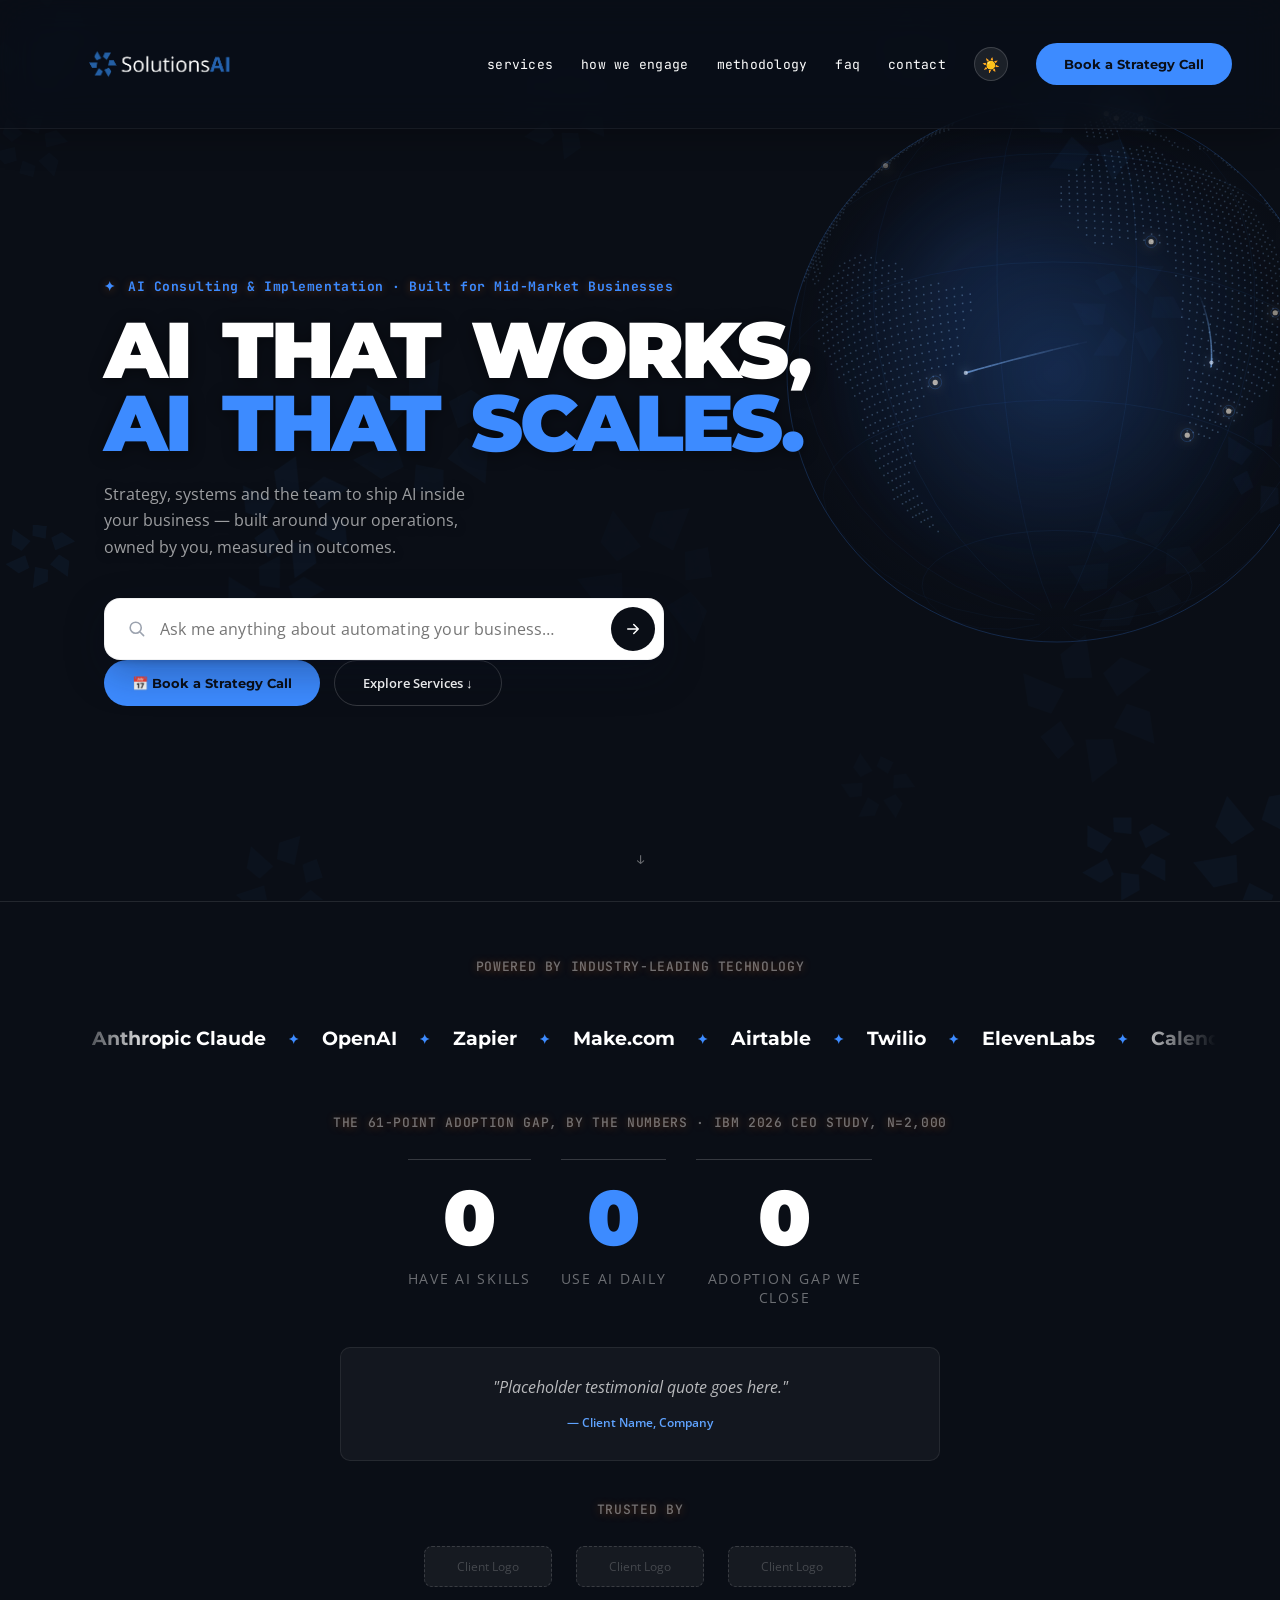
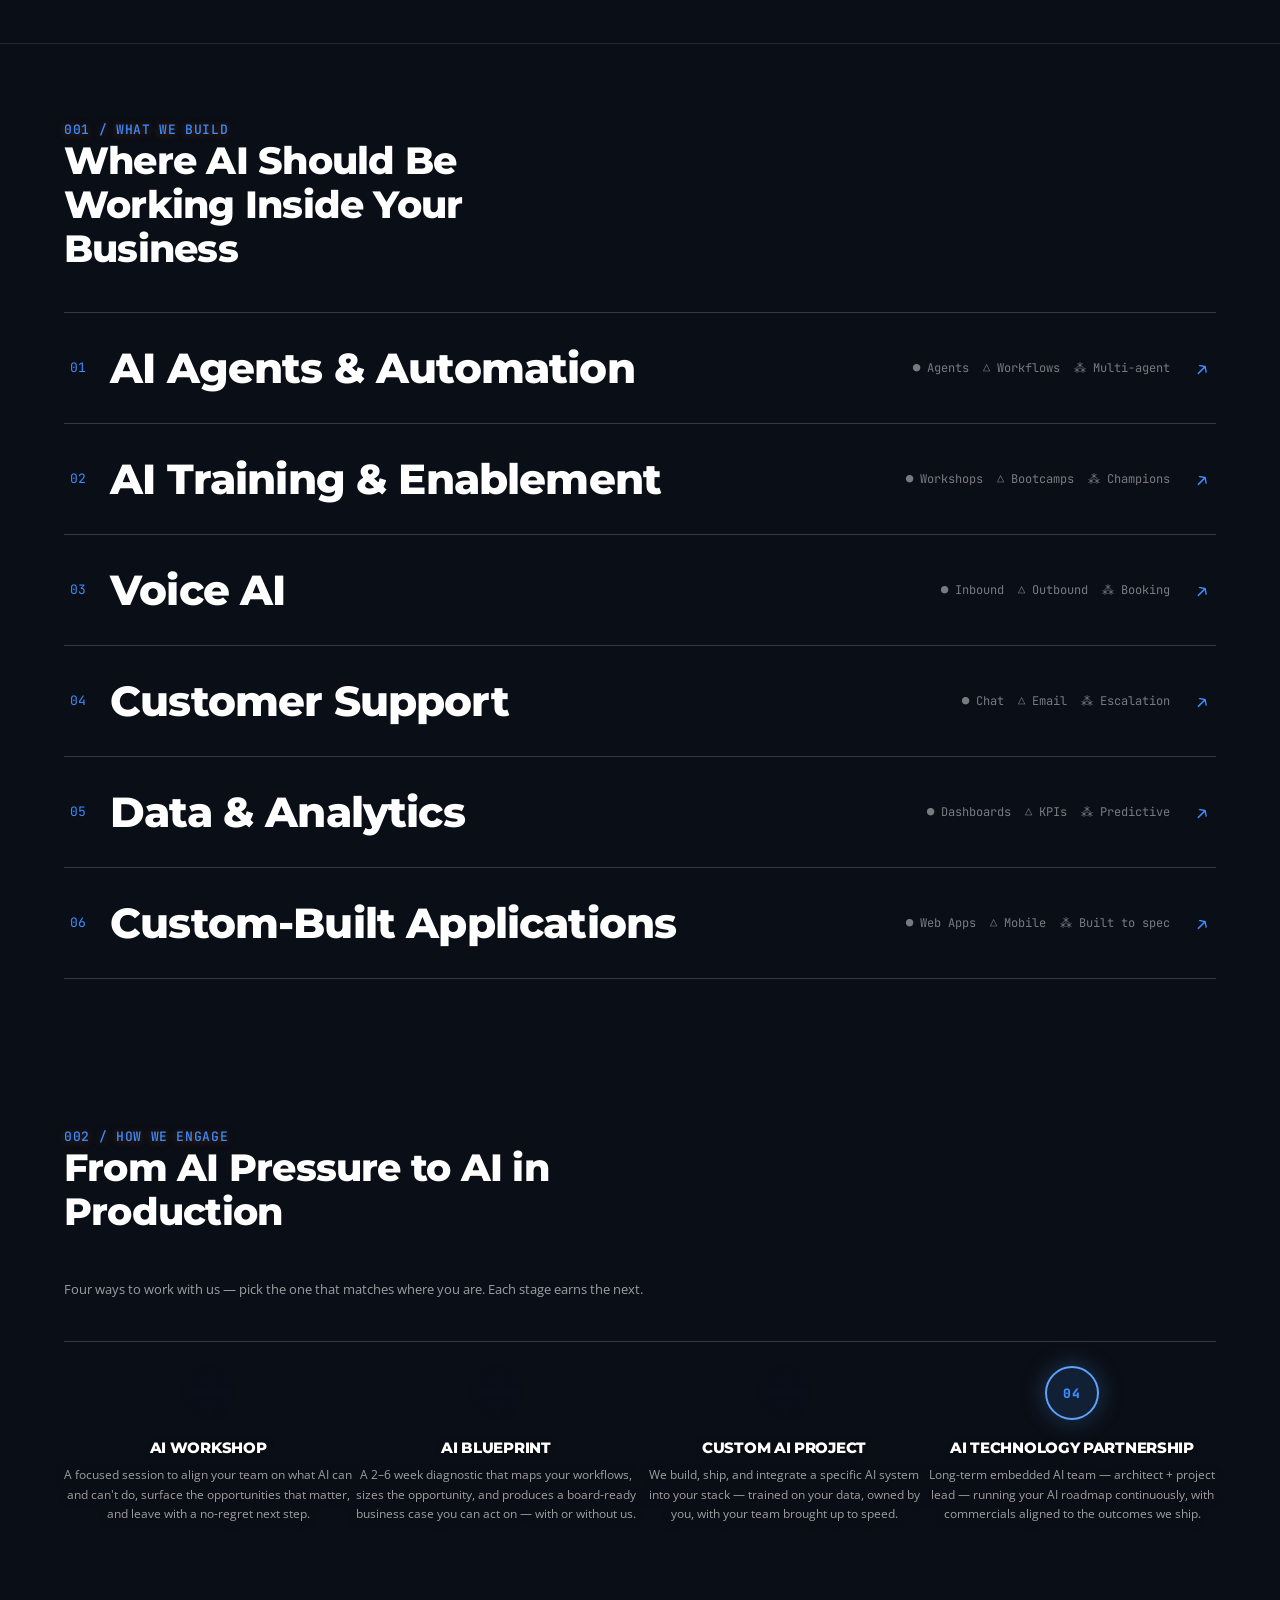
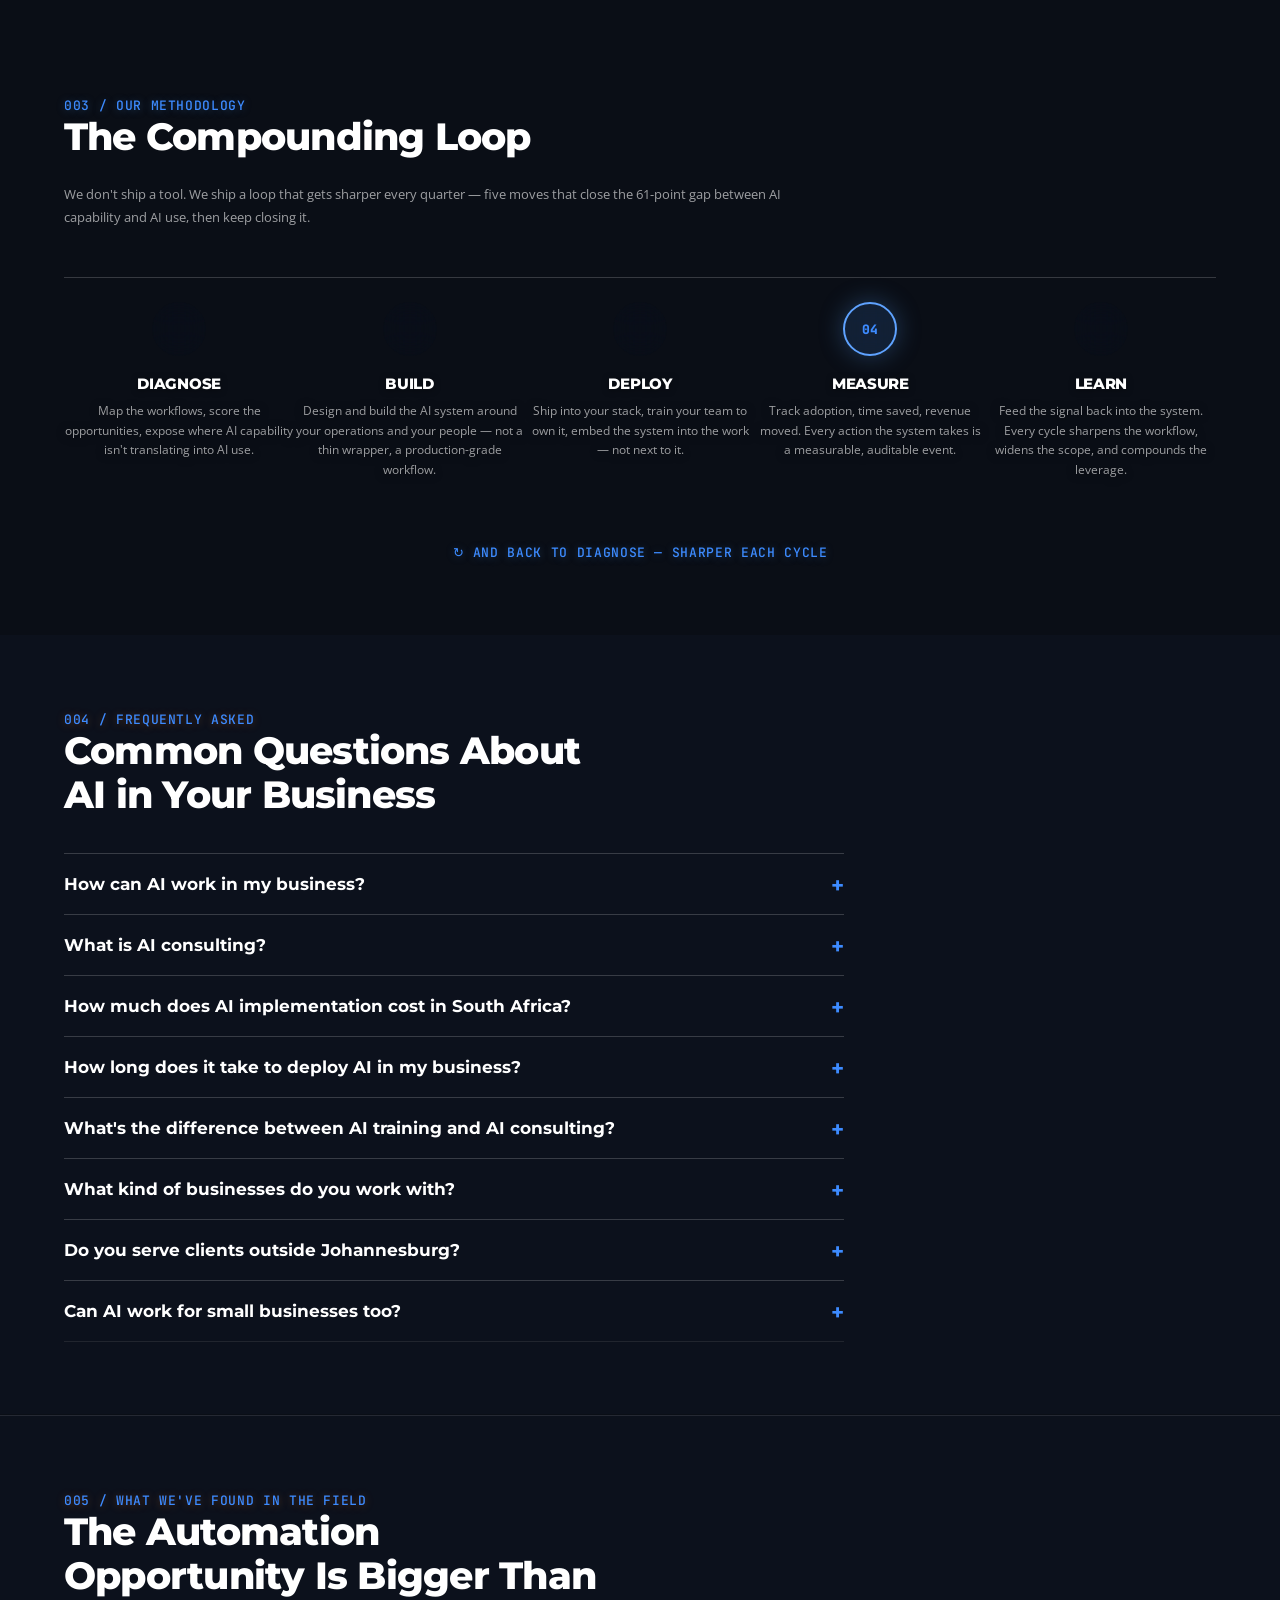
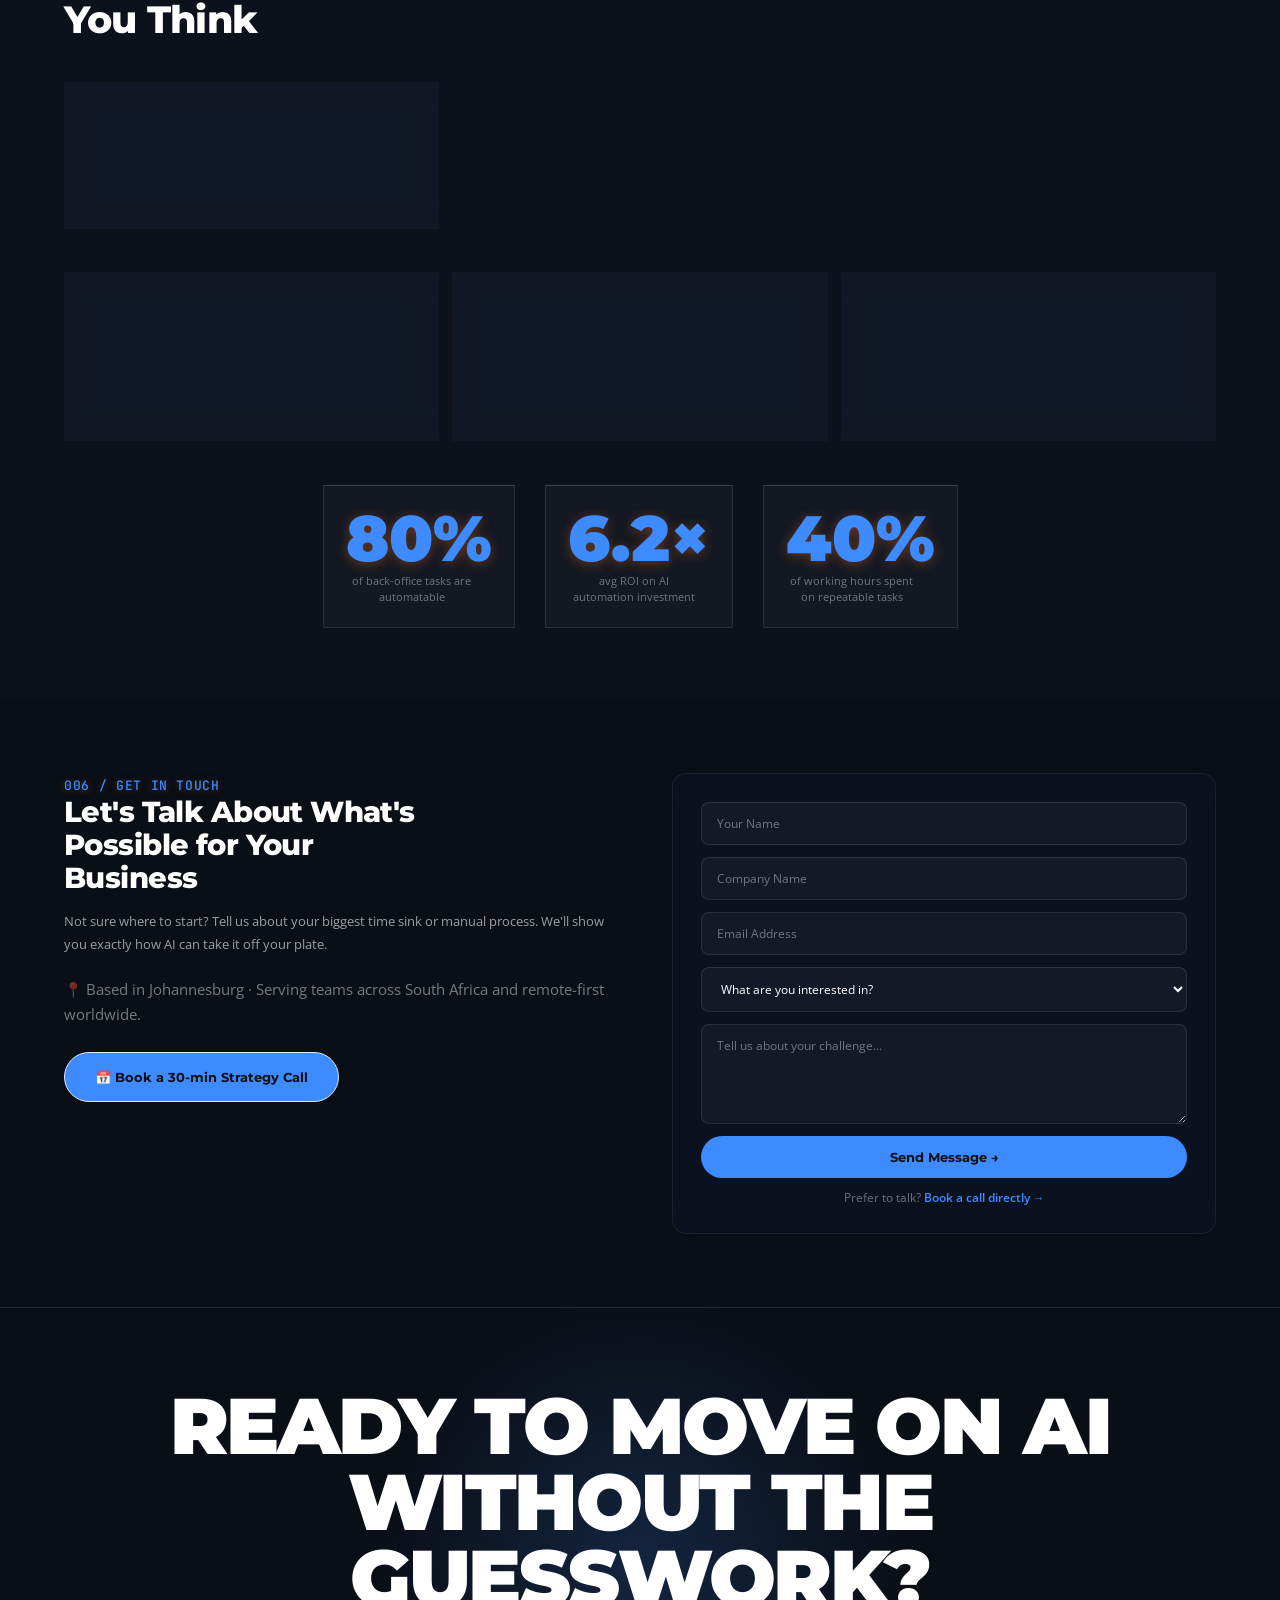
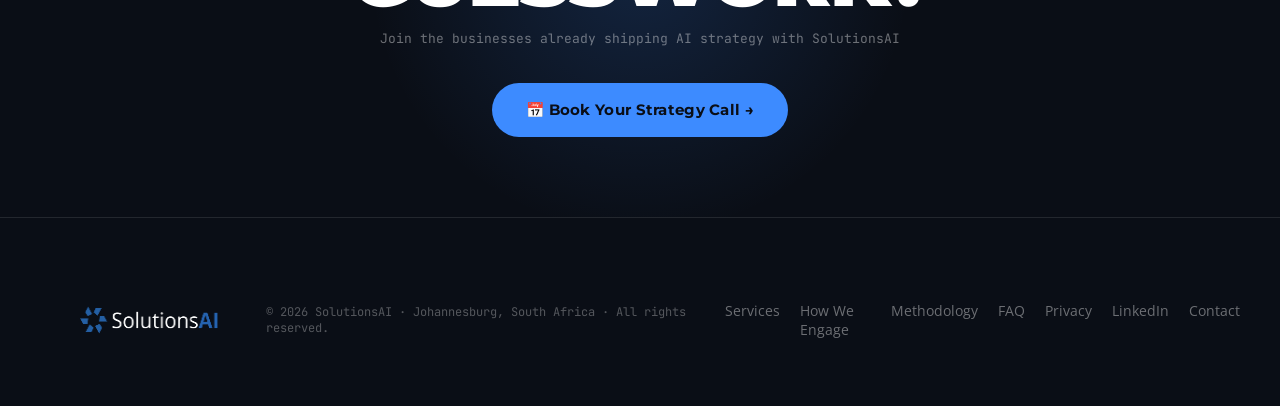
==== commit 525e72e8: "fix: n8n in ribbon, softer light bg, accent words stay blue, logo swap Four follow-ups from the live" ====
--- a/index.html
+++ b/index.html
@@ -216,6 +216,7 @@
           <span class="tech-pill"><img class="tech-pill-icon" src="https://cdn.simpleicons.org/twilio/000000" alt="" onerror="this.style.display='none'"><span class="tech-pill-name">Twilio</span></span>
           <span class="tech-pill"><img class="tech-pill-icon" src="https://cdn.simpleicons.org/elevenlabs/000000" alt="" onerror="this.style.display='none'"><span class="tech-pill-name">ElevenLabs</span></span>
           <span class="tech-pill"><img class="tech-pill-icon" src="https://cdn.simpleicons.org/calendly/000000" alt="" onerror="this.style.display='none'"><span class="tech-pill-name">Calendly</span></span>
+          <span class="tech-pill"><img class="tech-pill-icon" src="https://cdn.simpleicons.org/n8n/000000" alt="" onerror="this.style.display='none'"><span class="tech-pill-name">n8n</span></span>
           <span class="tech-pill"><span class="tech-pill-name">VAPI</span></span>
         </div>
       </div>
--- a/css/bold.css
+++ b/css/bold.css
@@ -69,8 +69,7 @@
   border-bottom-color: rgba(10,14,22,0.12) !important;
 }
 :root[data-theme="light"] .nav-link { color: var(--bold-text) !important; }
-.nav-logo-img { filter: var(--nav-logo-filter, none); }
-:root[data-theme="light"] { --nav-logo-filter: invert(1) hue-rotate(180deg) brightness(1.1); }
+/* nav + footer logos swapped via bold.js based on theme; no filter hack */
 .nav-cta, .btn--primary {
   background: var(--bold-accent) !important;
   color: var(--bold-bg) !important;
@@ -298,9 +297,10 @@
 
 /* ───── LIGHT-THEME OVERRIDE (toggled via html[data-theme="light"] by app.js) ───── */
 :root[data-theme="light"] {
-  --bold-bg: #ffffff;
-  --bold-bg-2: #f6f8fc;
-  --bold-bg-3: #eef2f9;
+  /* softer off-white palette — less harsh than pure #fff */
+  --bold-bg: #EBEEF3;
+  --bold-bg-2: #E2E6ED;
+  --bold-bg-3: #D8DDE6;
   --bold-text: #0A0E16;
   --bold-text-dim: rgba(10,14,22,0.7);
   --bold-text-mute: rgba(10,14,22,0.5);
@@ -316,6 +316,7 @@
 :root[data-theme="light"] .theme-toggle { color: var(--bold-text) !important; }
 :root[data-theme="light"] .hero-heading { color: var(--bold-text) !important; }
 :root[data-theme="light"] .hero-heading .word { color: var(--bold-text) !important; }
+:root[data-theme="light"] .hero-heading .word.word--accent { color: var(--bold-accent) !important; }
 :root[data-theme="light"] .section-heading { color: var(--bold-text) !important; }
 :root[data-theme="light"] .svc-row-title,
 :root[data-theme="light"] .step-title,
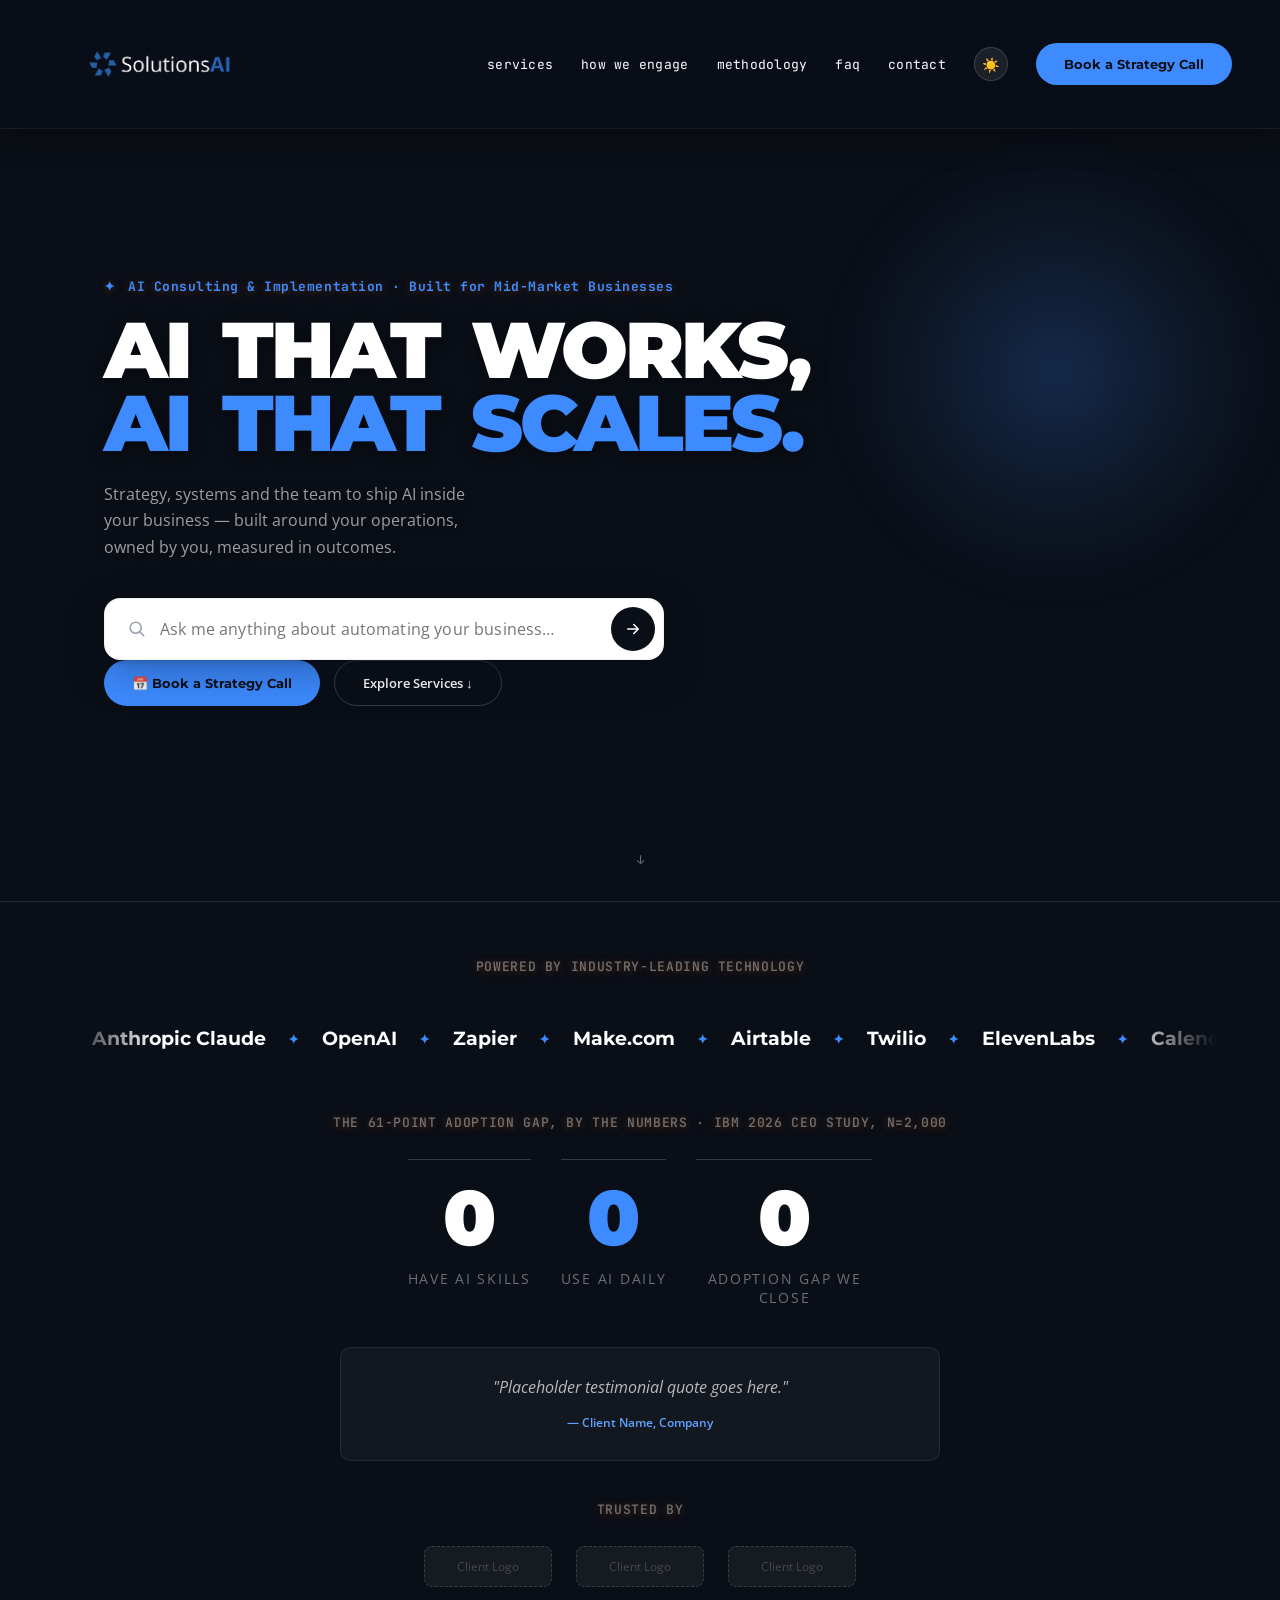
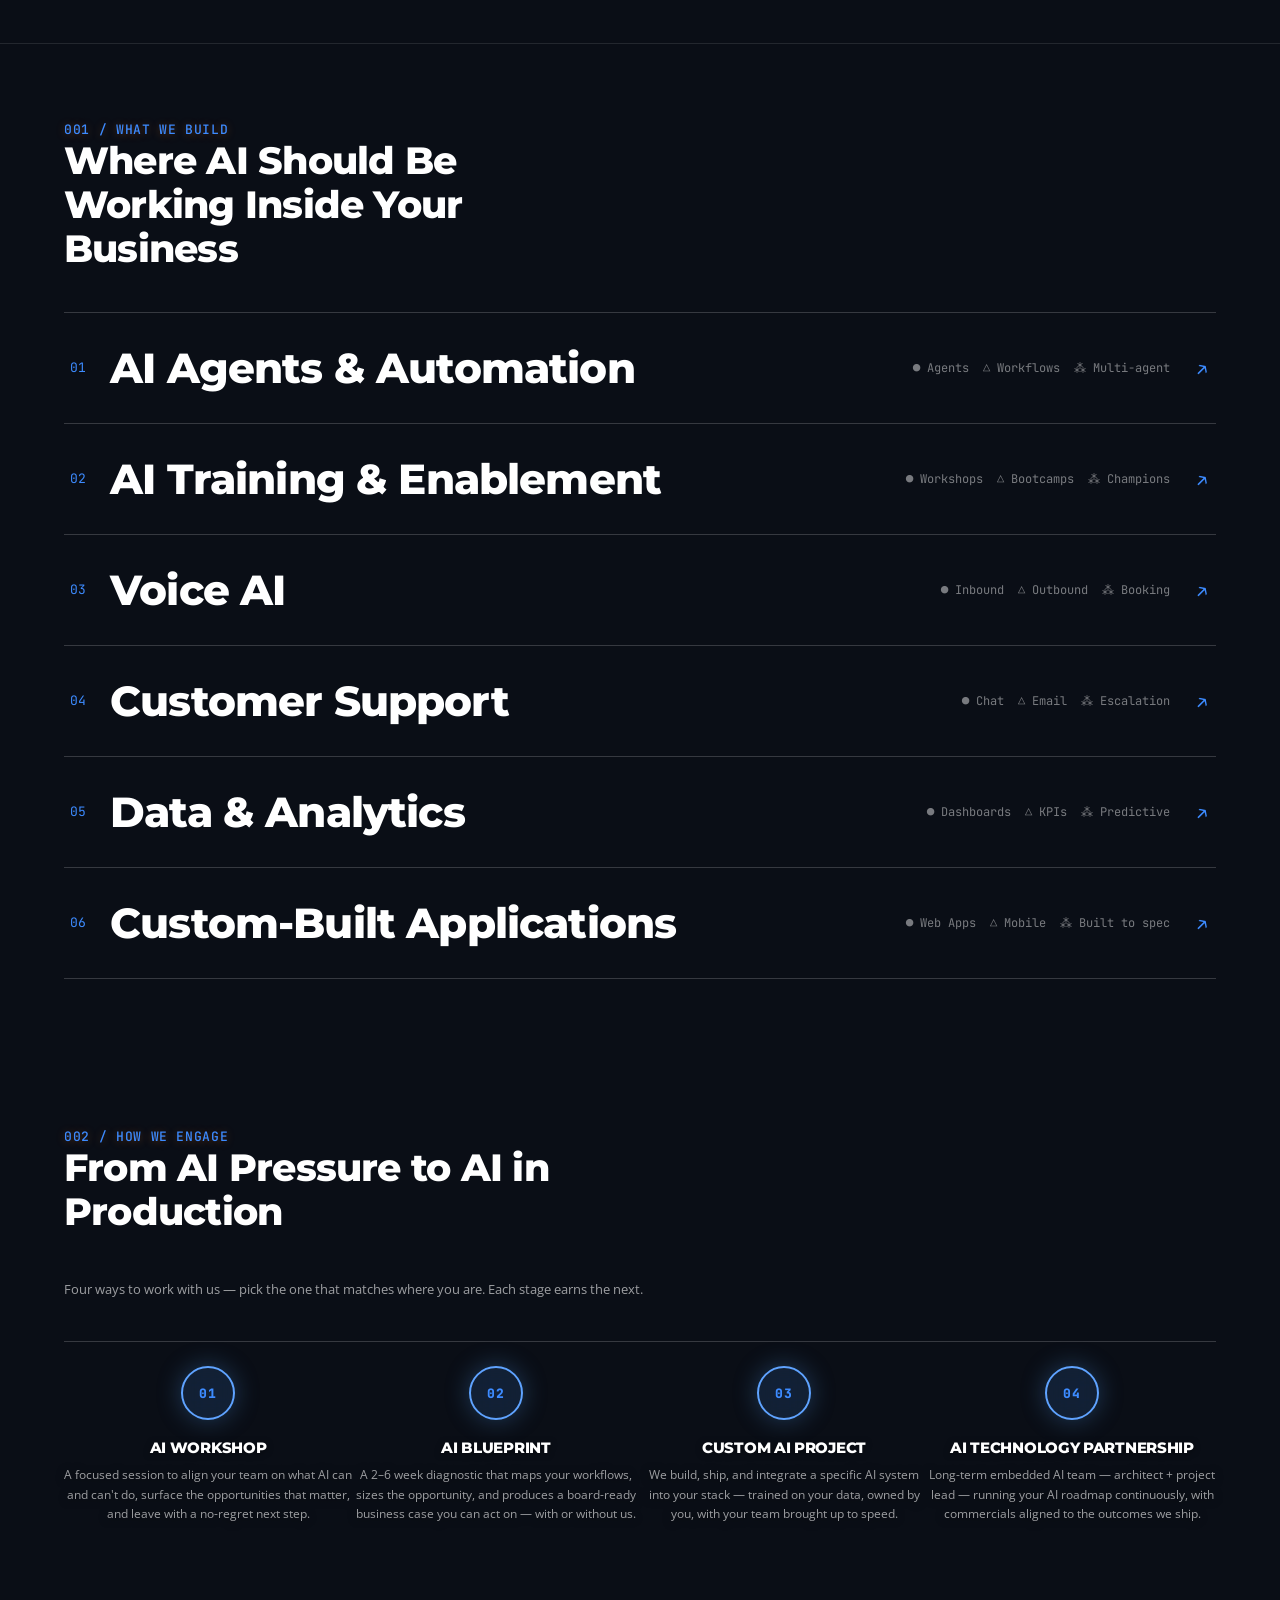
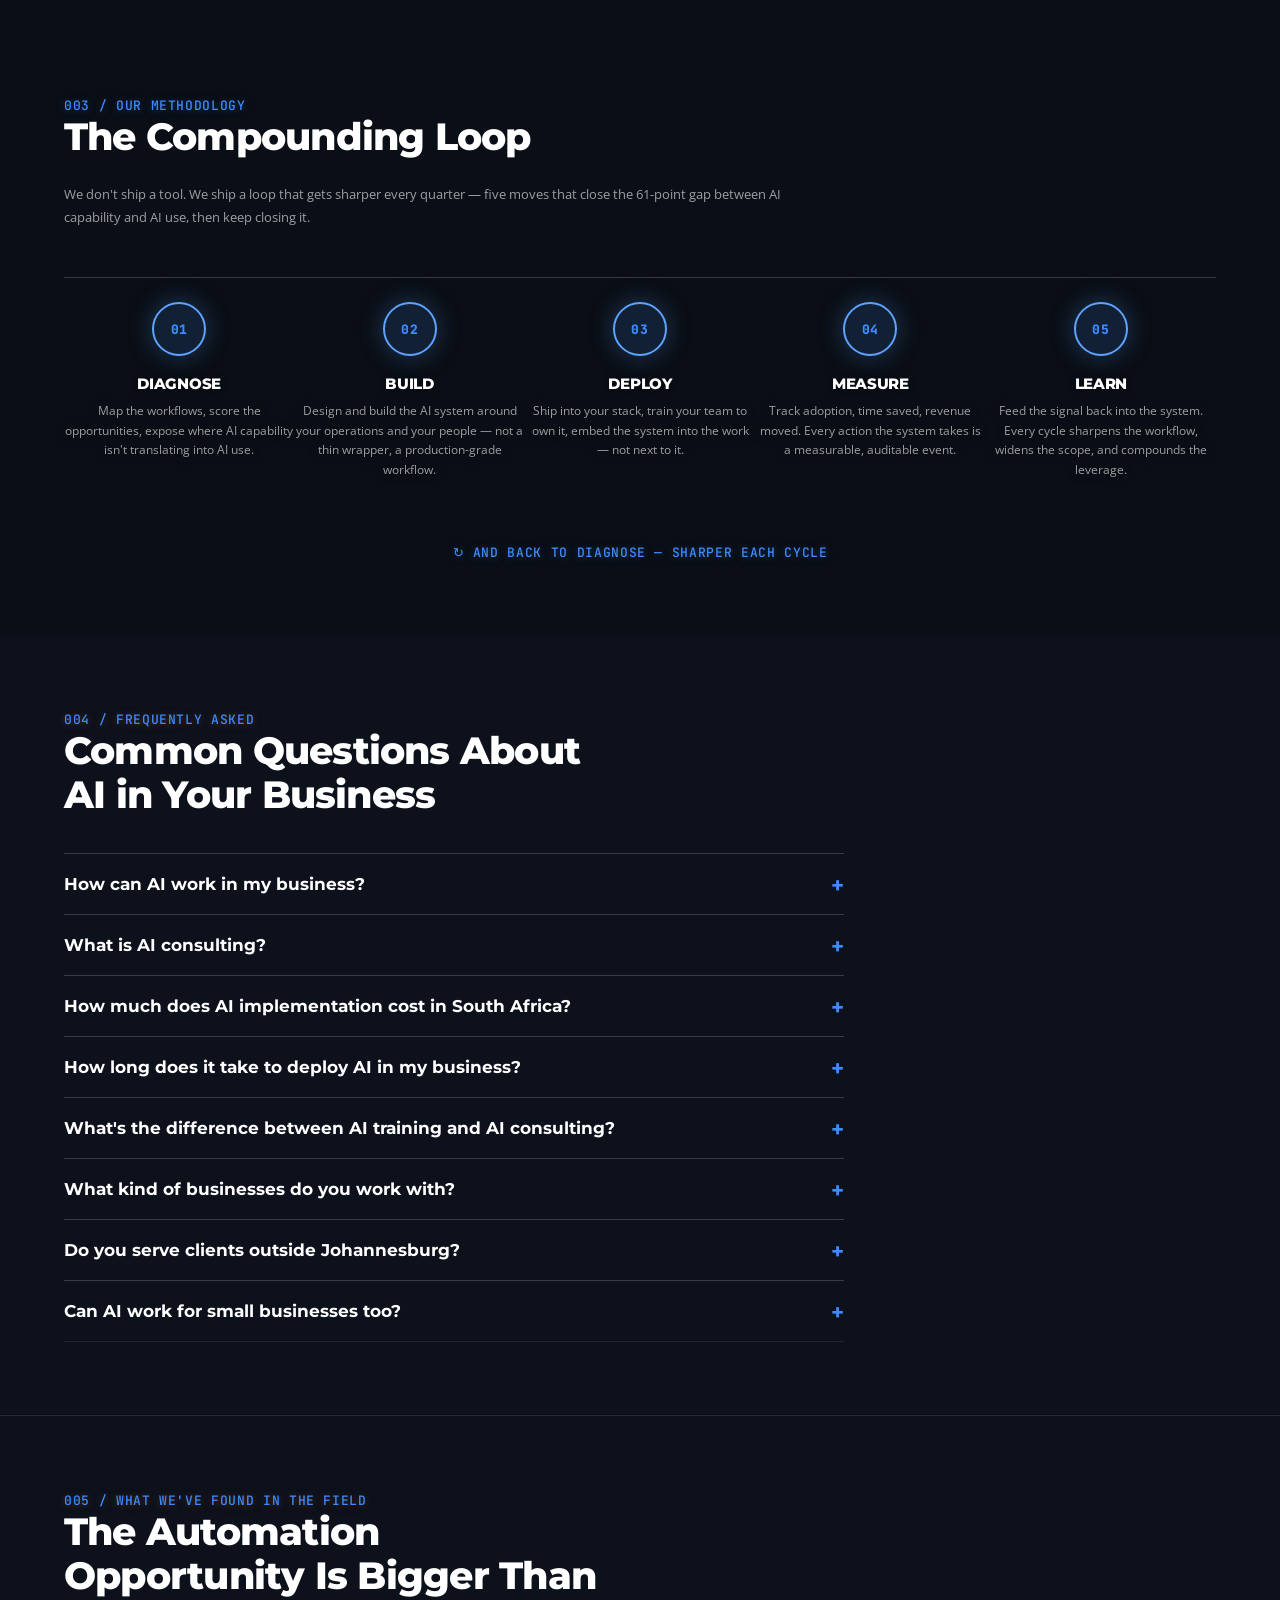
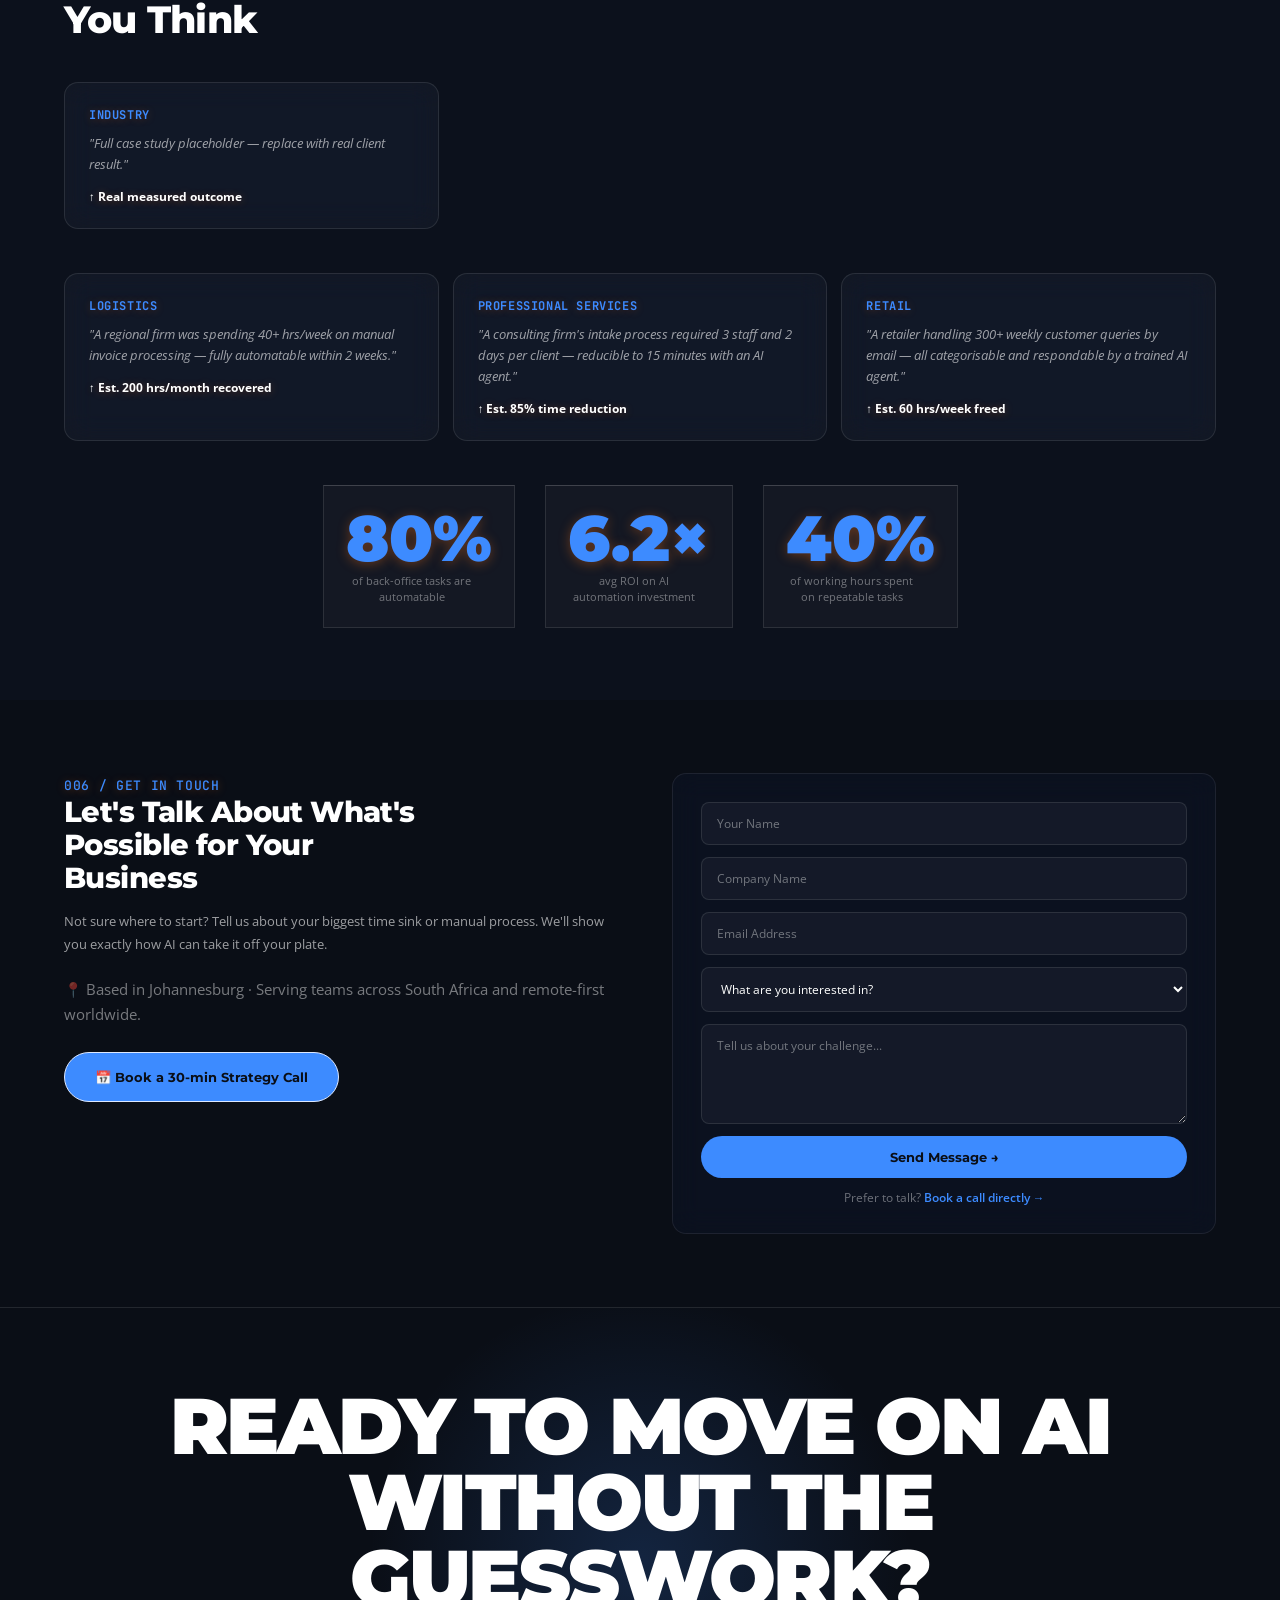
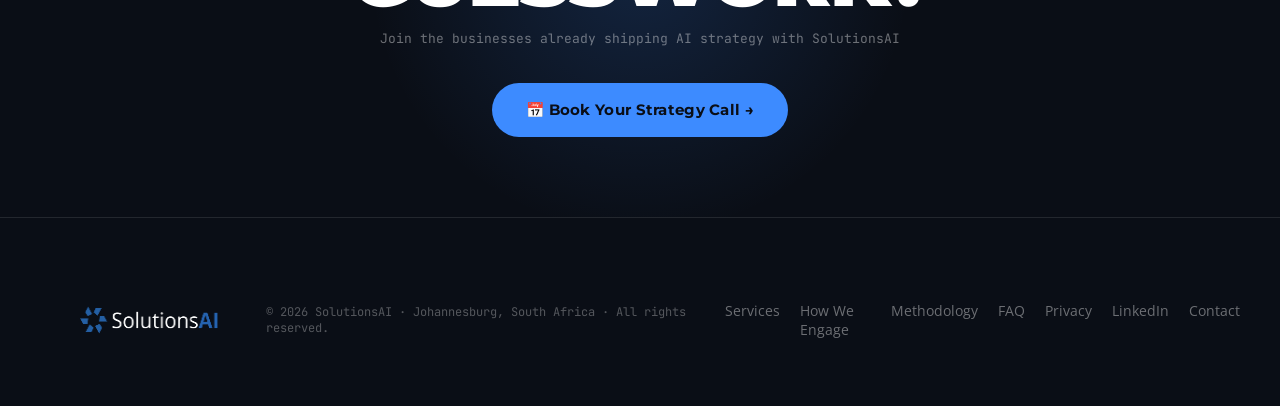
==== commit 1c505d05: "feat: add favicon so SolutionsAI logo shows in Google results Google was showing a default globe ico" ====
--- a/index.html
+++ b/index.html
@@ -10,6 +10,13 @@
   <meta name="geo.placename" content="Johannesburg">
   <meta name="robots" content="index, follow, max-image-preview:large">
   <link rel="canonical" href="https://solutions-ai.co.za/">
+  <!-- Favicons (Google search result icon + browser tab + iOS home screen) -->
+  <link rel="icon" type="image/x-icon" href="favicon.ico">
+  <link rel="shortcut icon" href="favicon.ico">
+  <link rel="icon" type="image/png" sizes="192x192" href="assets/og-share.png">
+  <link rel="icon" type="image/png" sizes="512x512" href="assets/og-share.png">
+  <link rel="apple-touch-icon" href="assets/og-share.png">
+  <link rel="apple-touch-icon" sizes="180x180" href="assets/og-share.png">
   <title>AI Consulting Johannesburg | AI Training & Custom AI for Business | SolutionsAI</title>
 
   <!-- Open Graph (WhatsApp, Facebook, LinkedIn, iMessage previews) -->
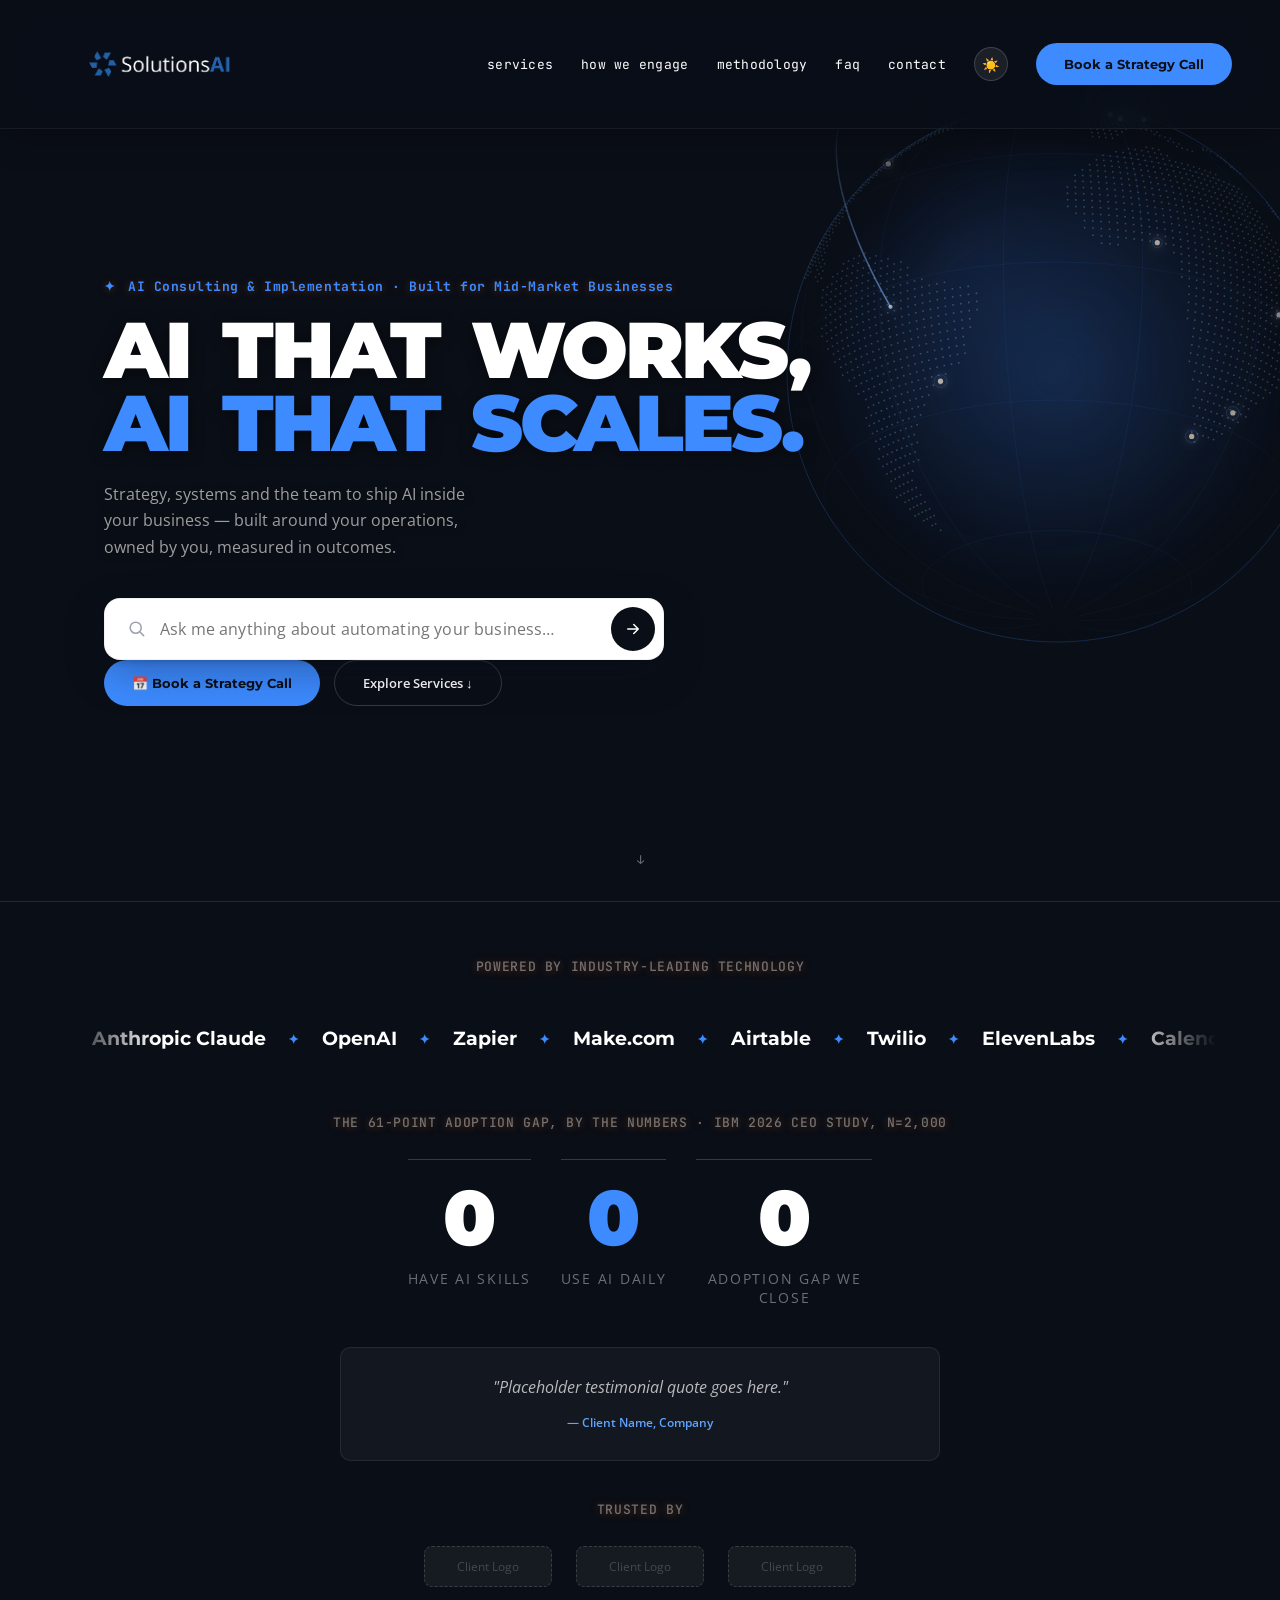
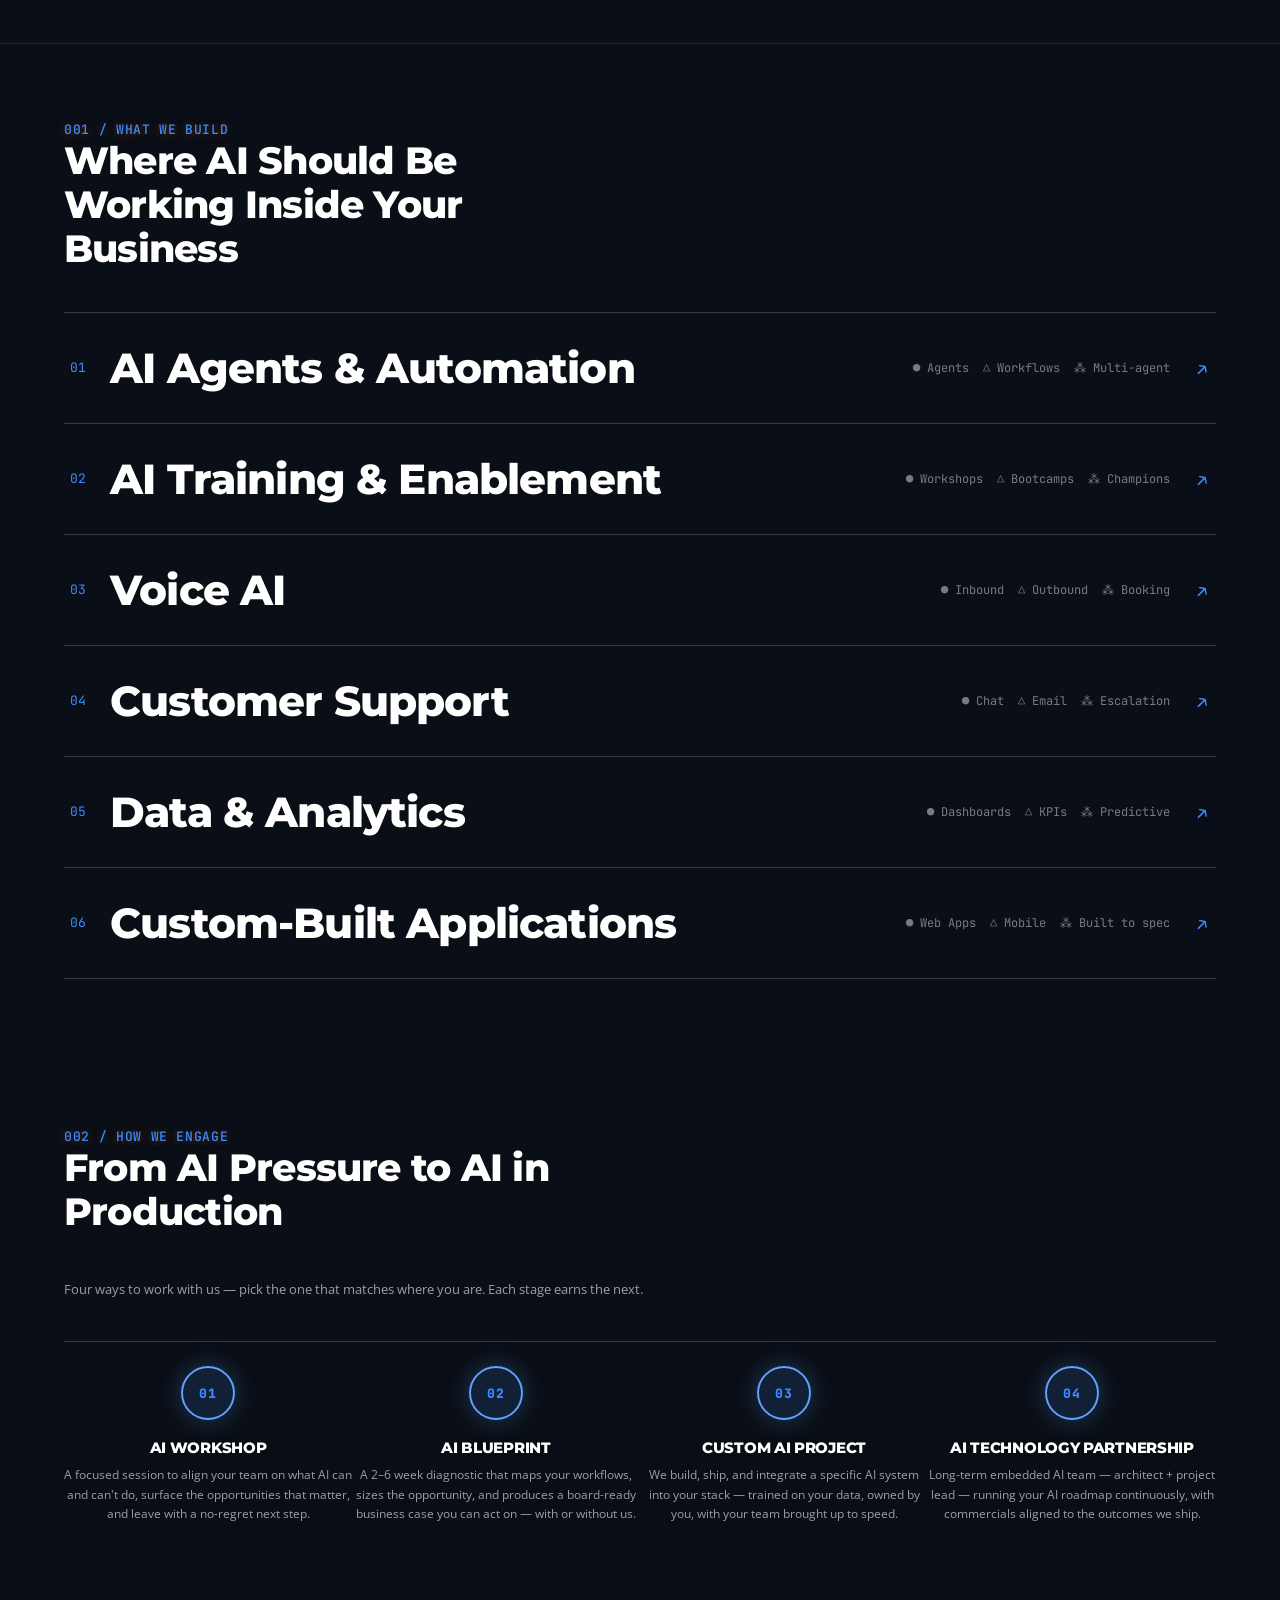
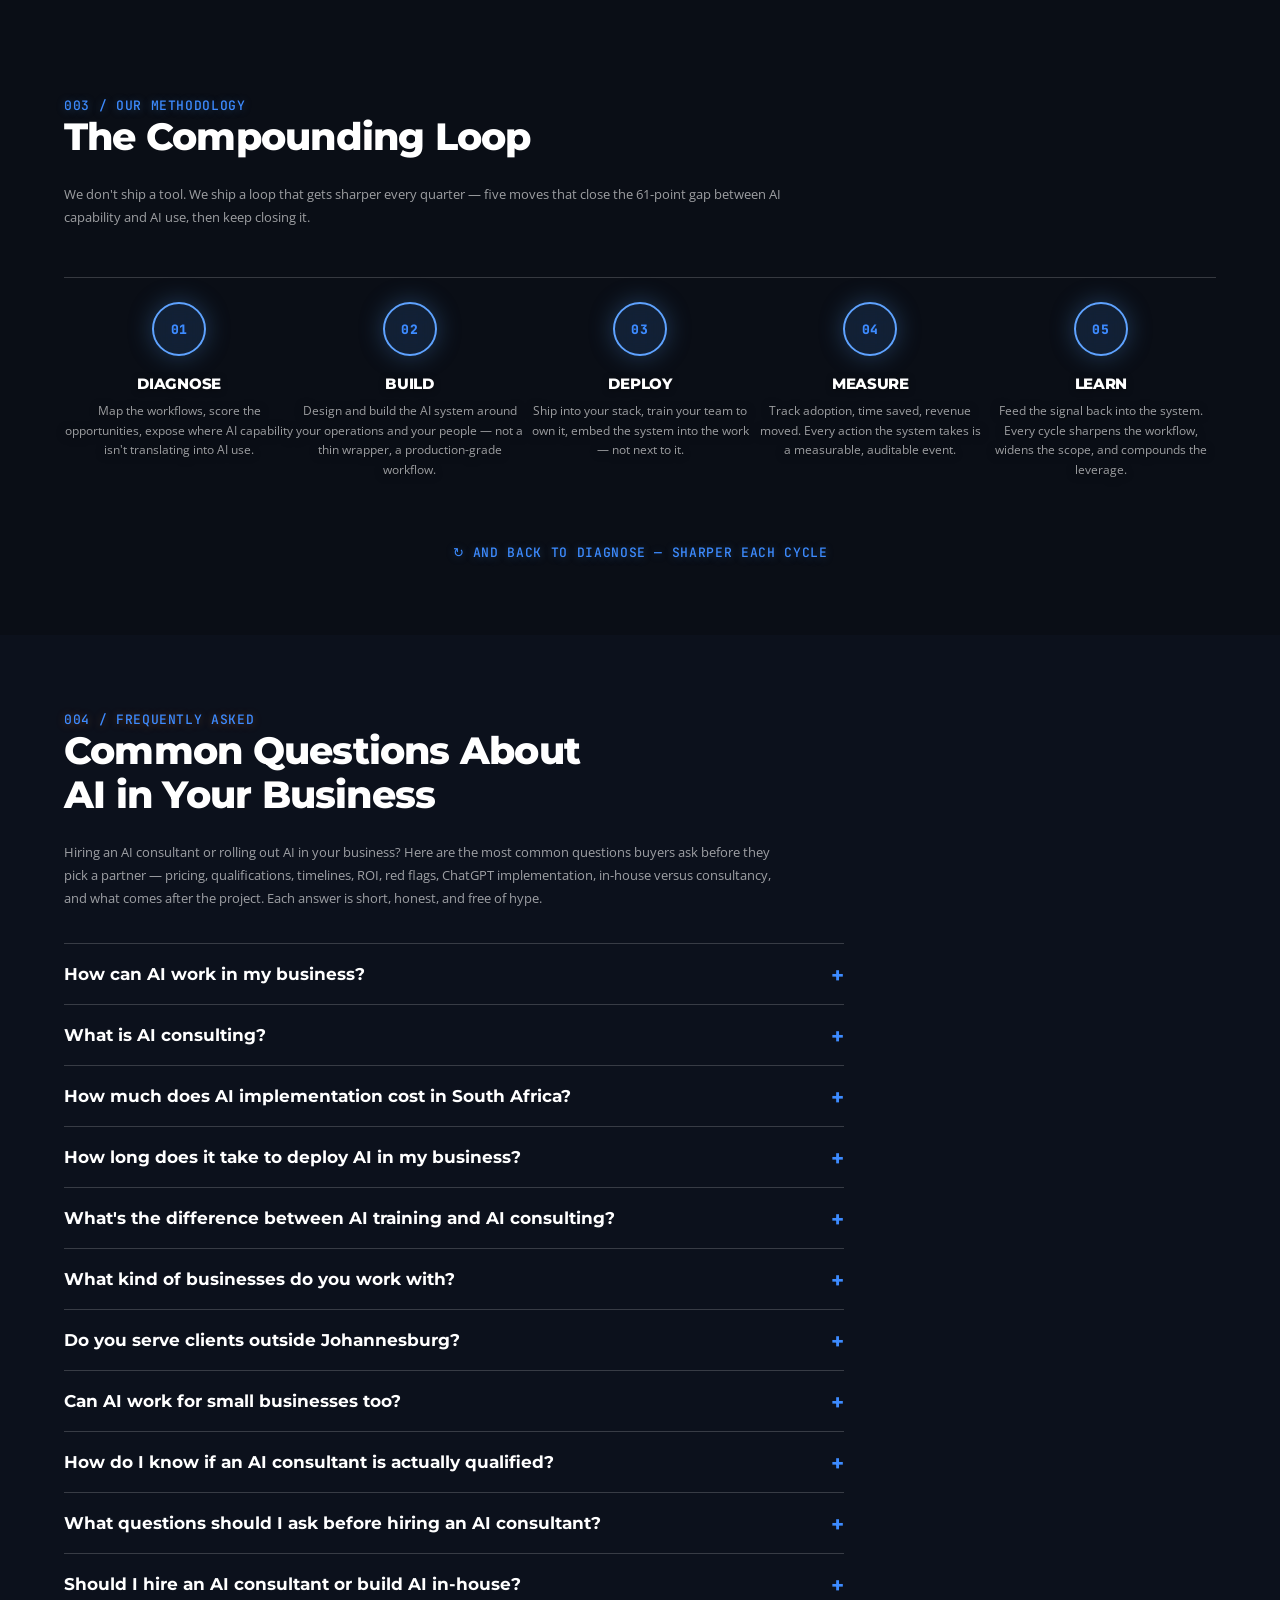
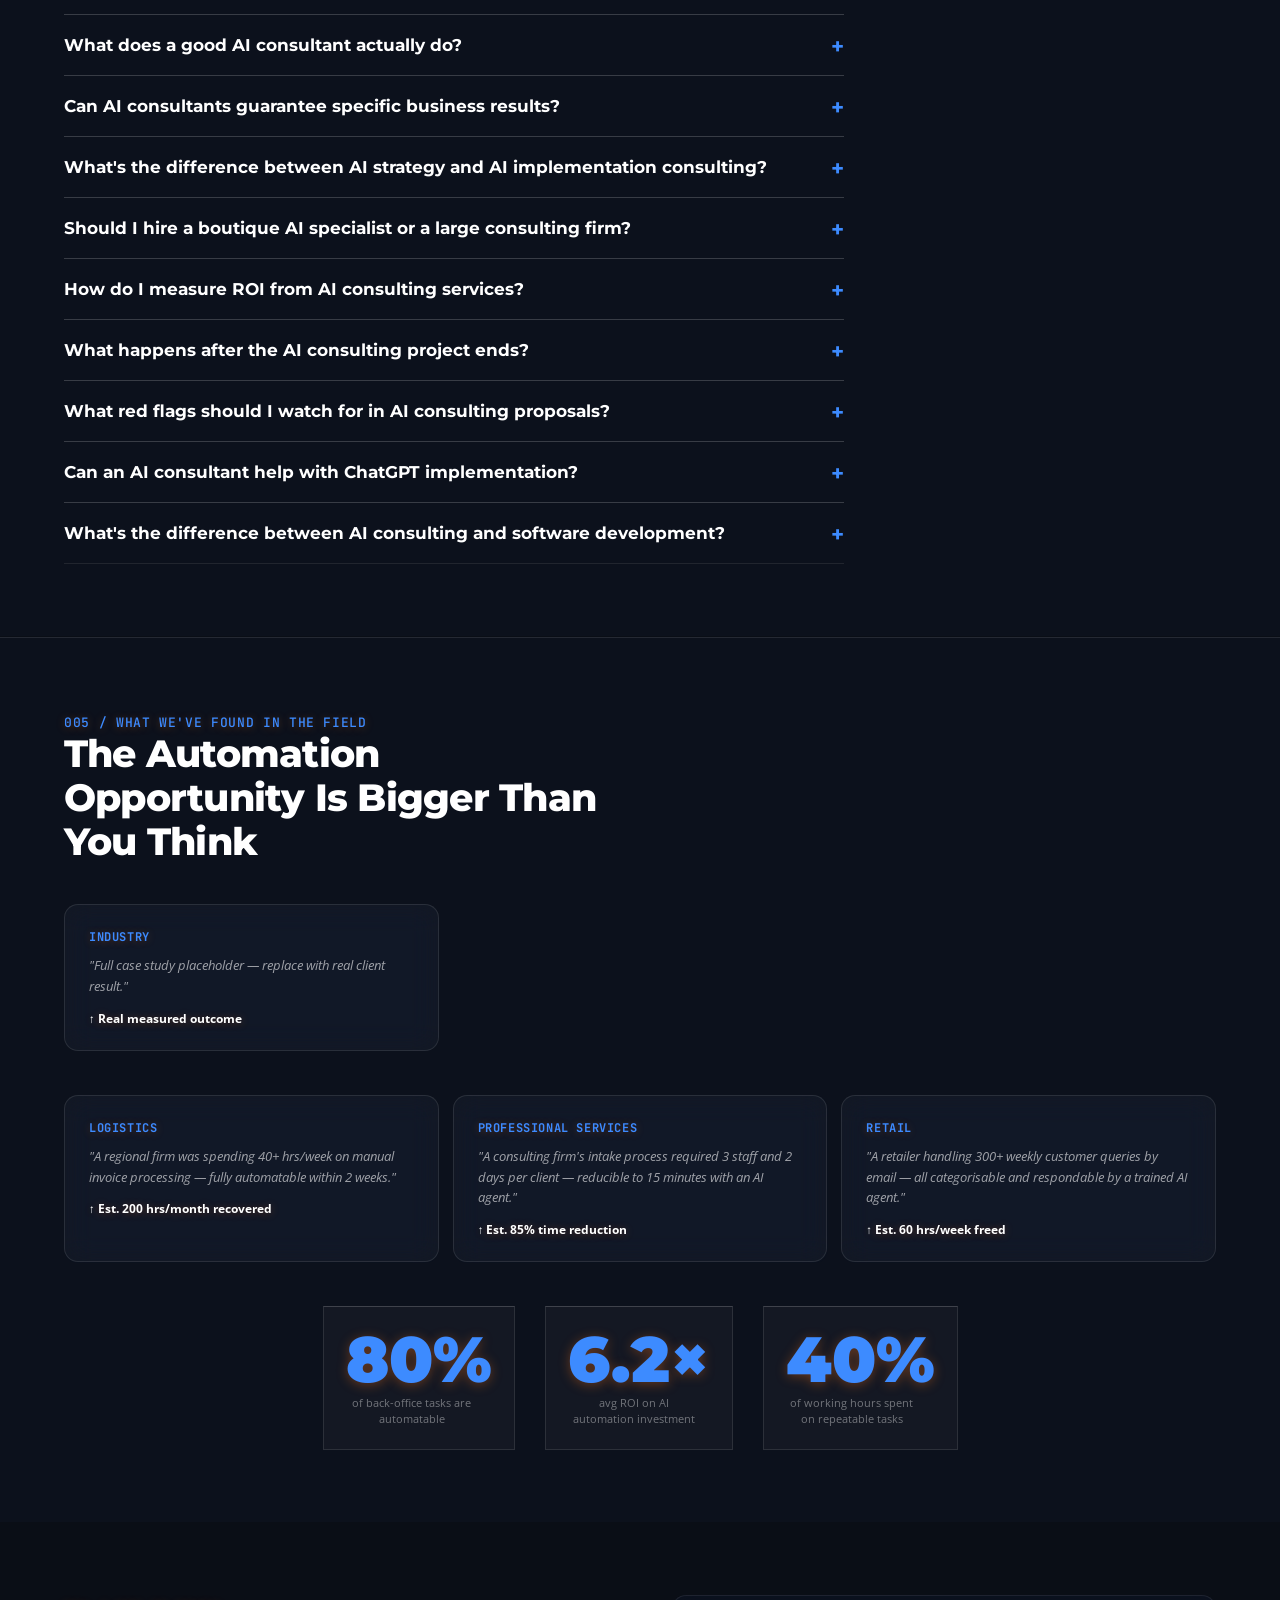
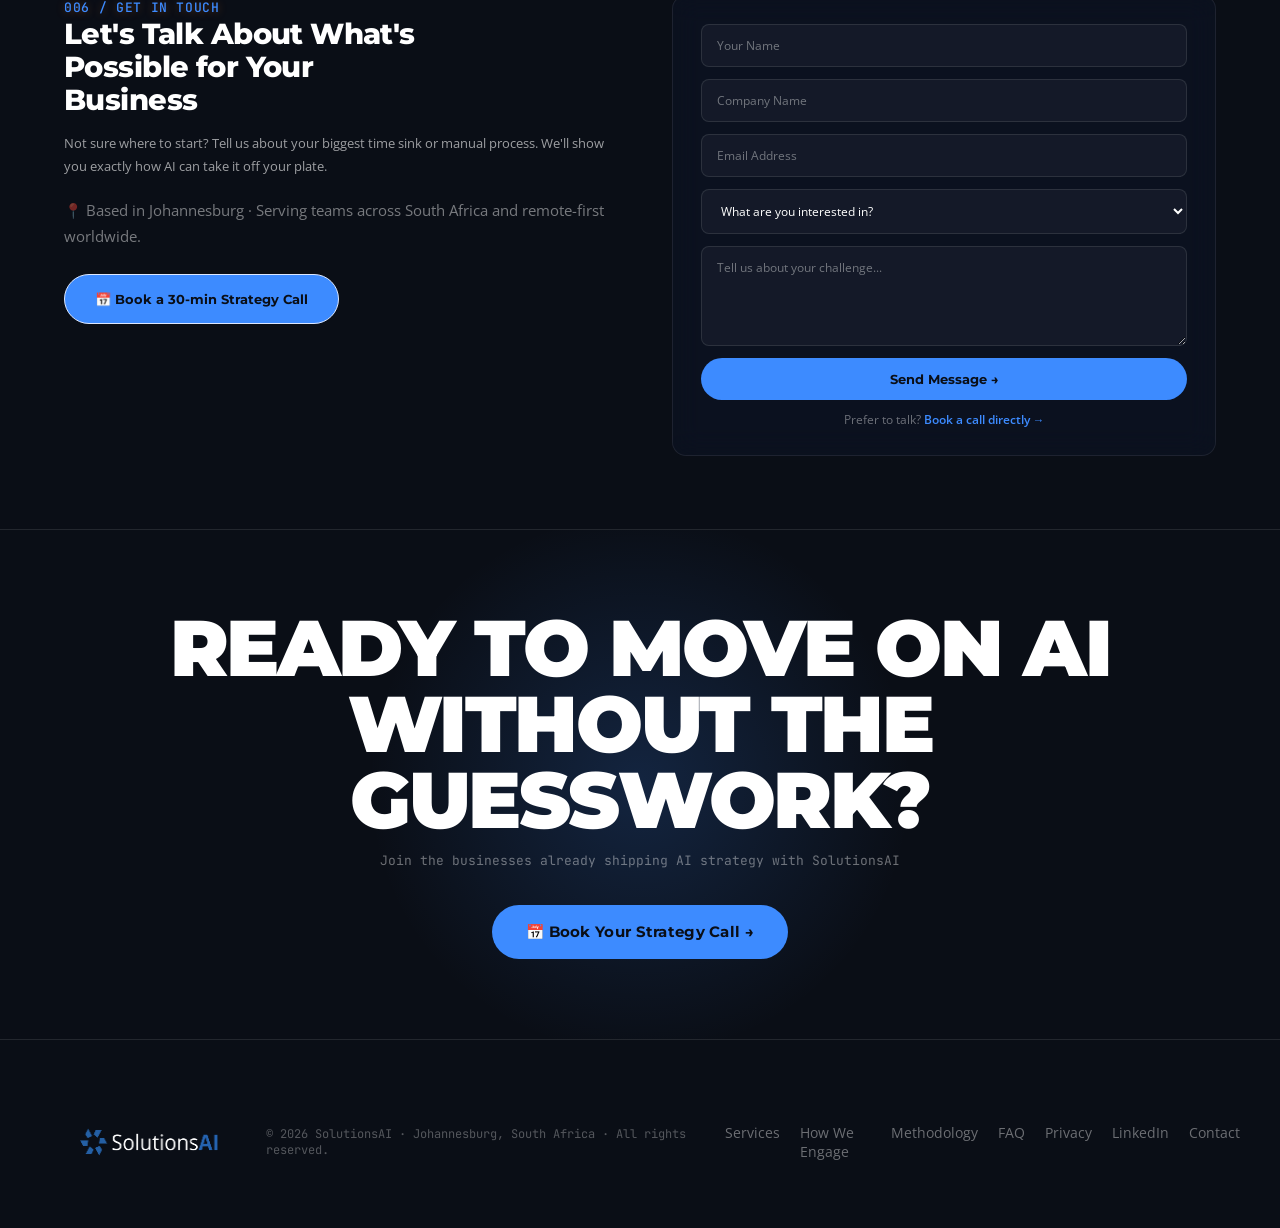
==== commit 0d556e44: "feat: expand FAQ to 20 entries for AI-consulting search coverage Adds 12 new buyer-intent FAQ entrie" ====
--- a/index.html
+++ b/index.html
@@ -102,7 +102,19 @@
           { "@type": "Question", "name": "What is the difference between AI training and AI consulting?", "acceptedAnswer": { "@type": "Answer", "text": "AI training teaches your team to use existing AI tools well — ChatGPT, Claude, Copilot, prompt engineering, internal AI champions. AI consulting designs and builds the AI systems your business runs on — custom agents, automated workflows, integrated tooling. SolutionsAI offers both. Most clients start with training, then graduate into consulting once they see the gap between AI capability and AI use inside their team." } },
           { "@type": "Question", "name": "What kind of businesses do you work with?", "acceptedAnswer": { "@type": "Answer", "text": "Mid-market businesses based in Johannesburg, anywhere in South Africa, or anywhere in the world that can run a video call. We work best with established teams that already have documented processes, real KPIs, and a leadership team ready to commit to AI being part of how the business runs — not a side experiment." } },
           { "@type": "Question", "name": "Do you serve clients outside Johannesburg?", "acceptedAnswer": { "@type": "Answer", "text": "Yes. Johannesburg is our home base, but the work is delivered remote-first. We have clients across South Africa and internationally. All workshops, diagnostics, and project delivery happen over video calls and shared tooling. The only thing that requires being on-site is occasional in-person workshops, which we do anywhere in Gauteng or fly in when needed." } },
-          { "@type": "Question", "name": "Can AI work for small businesses too?", "acceptedAnswer": { "@type": "Answer", "text": "Yes — though we're most useful to businesses with at least one full-time team doing repeatable work that AI can amplify. If you're a solo operator or have under 5 staff, an AI Workshop or training engagement is usually the right starting point. Custom AI builds make more sense once you have enough volume that the AI saves real hours and pays back the investment." } }
+          { "@type": "Question", "name": "Can AI work for small businesses too?", "acceptedAnswer": { "@type": "Answer", "text": "Yes — though we're most useful to businesses with at least one full-time team doing repeatable work that AI can amplify. If you're a solo operator or have under 5 staff, an AI Workshop or training engagement is usually the right starting point. Custom AI builds make more sense once you have enough volume that the AI saves real hours and pays back the investment." } },
+          { "@type": "Question", "name": "How do I know if an AI consultant is actually qualified?", "acceptedAnswer": { "@type": "Answer", "text": "Look for three things: real production systems you can verify (not just slide decks or weekend demos), domain expertise that fits your industry, and an honest take on what AI cannot do for you. A qualified AI consultant should walk you through the architecture of past projects, name specific tools and trade-offs, and quote a realistic timeline and budget on the first call. Be wary of anyone selling AI hype before they have understood your workflows. Book a Strategy Call and judge for yourself." } },
+          { "@type": "Question", "name": "What questions should I ask before hiring an AI consultant?", "acceptedAnswer": { "@type": "Answer", "text": "Five questions cover most of it. (1) Can you show me a system you've shipped that is still in production? (2) How do you decide what NOT to automate? (3) What does the engagement look like after launch — support, iteration, handover? (4) How do you measure success, and what happens if you don't hit it? (5) Who owns the code, the data, and the IP at the end? An AI consultant who flinches at any of those isn't the right fit." } },
+          { "@type": "Question", "name": "Should I hire an AI consultant or build AI in-house?", "acceptedAnswer": { "@type": "Answer", "text": "Build in-house when you already have a senior AI engineer on staff, the work is core to your competitive moat, and you can wait 6–12+ months for the first production system. Hire an AI consultant when you need to ship faster than you can hire, the work is one cross-functional sprint rather than a permanent team's job, or you want to skip the predictable false starts. Many SolutionsAI clients do both — we ship the first systems and train an internal AI champion to own them long-term." } },
+          { "@type": "Question", "name": "What does a good AI consultant actually do?", "acceptedAnswer": { "@type": "Answer", "text": "A good AI consultant maps your workflows, identifies the highest-ROI opportunities, designs the system around your people and your stack, ships it into production, and trains your team to own it. A good AI consultant does not write slide decks and disappear, sell generic automations, or pitch AI agents for problems agents won't solve. At SolutionsAI we work through The Compounding Loop — diagnose, build, deploy, measure, learn — and every cycle sharpens the next." } },
+          { "@type": "Question", "name": "Can AI consultants guarantee specific business results?", "acceptedAnswer": { "@type": "Answer", "text": "No responsible AI consultant guarantees specific business outcomes — too many variables sit outside our control (your data quality, your team's adoption, market dynamics). What we CAN guarantee is the technical scope of what we build, the timeline we commit to, and that the system passes the success criteria we agree on upfront. For long-term Technology Partnerships we offer revenue-share or performance-aligned commercials so the incentives match." } },
+          { "@type": "Question", "name": "What is the difference between AI strategy and AI implementation consulting?", "acceptedAnswer": { "@type": "Answer", "text": "AI strategy is the work of deciding what to build and why — mapping workflows, scoring opportunities, sizing the business case. AI implementation is the work of actually shipping the systems — designing, building, integrating, training. Most consulting firms only do one or the other; SolutionsAI does both, because strategy without implementation is a slide deck and implementation without strategy is a shiny tool nobody uses. Our AI Blueprint is the strategy deliverable; the AI Project is the implementation." } },
+          { "@type": "Question", "name": "Should I hire a boutique AI specialist or a large consulting firm?", "acceptedAnswer": { "@type": "Answer", "text": "Large consulting firms give you brand-name credibility, multi-workstream scale, and standardised processes — at higher cost and with less senior attention on your account. Boutique AI specialists like SolutionsAI give you the actual people who'll do the work, faster iteration, no junior consultants billed at senior rates, and direct accountability. Pick large if you're a regulated enterprise that needs a procurement-friendly vendor; pick boutique if you want the work done well and fast." } },
+          { "@type": "Question", "name": "How do I measure ROI from AI consulting services?", "acceptedAnswer": { "@type": "Answer", "text": "Measure it like any business investment: cost in (project fee + your internal time) versus value out (hours saved x loaded hourly cost, revenue moved, error rate reduced, ticket volume handled). For each project we agree on a small set of measurable success criteria upfront, instrument the system to track them, and review them at hand-over and again 90 days post-launch. The cheapest mistake is shipping without metrics; the next-cheapest is measuring vanity metrics. Book a Strategy Call and we'll pick the right ones for your case." } },
+          { "@type": "Question", "name": "What happens after the AI consulting project ends?", "acceptedAnswer": { "@type": "Answer", "text": "Three options depending on what we agreed. (1) Handover — we train your team to own the system, ship the documentation, and step away. (2) Retainer — we stay on as an AI Technology Partner for ongoing iteration, monitoring, and roadmap. (3) Phased — we hand over the core system and stay on for new builds. Whichever option, the code, the data, and the IP belong to you. We don't build systems that hold clients hostage." } },
+          { "@type": "Question", "name": "What red flags should I watch for in AI consulting proposals?", "acceptedAnswer": { "@type": "Answer", "text": "Watch for vague deliverables ('we'll build an AI solution'), pricing without a defined scope, no measurable success criteria, no plan for handover or maintenance, lock-in clauses on data or IP, and promises that AI will replace specific job roles wholesale on an aggressive timeline. A clean proposal names the workflow, the system, the timeline, the price, the success criteria, and the ownership terms. If any of those are missing — ask." } },
+          { "@type": "Question", "name": "Can an AI consultant help with ChatGPT implementation?", "acceptedAnswer": { "@type": "Answer", "text": "Yes — and ChatGPT implementation is often the cheapest way to get real value out of AI fast. We help businesses roll out ChatGPT, Claude, or Copilot at the team level: training, prompt libraries, security and data-handling guardrails, internal AI Champion programs, and use-case discovery sessions. For deeper integrations we build ChatGPT into your internal tools via the OpenAI API. Workshop tier starts in the low thousands of Rand; project tier scales from there." } },
+          { "@type": "Question", "name": "What is the difference between AI consulting and software development?", "acceptedAnswer": { "@type": "Answer", "text": "Software development is the work of building software given a spec — write the code that does the thing. AI consulting is the work of figuring out WHAT AI software to build and WHY — which workflow, which model, what success looks like, what trade-offs are acceptable — and then either building it or coordinating the build. Hire a software developer when you know the feature to build; hire an AI consultant when you don't yet know what to build, or whether AI is even the right tool. SolutionsAI does both — strategy and implementation under one roof." } }
         ]
       }
     ]
@@ -392,7 +404,8 @@
   <section class="faq section-pad" id="faq">
     <div class="section-inner">
       <span class="section-label">004 / Frequently Asked</span>
-      <h2 class="section-heading" style="font-size:2.4rem; margin-bottom:36px; max-width:560px;">Common Questions About AI in Your Business</h2>
+      <h2 class="section-heading" style="font-size:2.4rem; margin-bottom:24px; max-width:560px;">Common Questions About AI in Your Business</h2>
+      <p class="contact-body" style="max-width:720px; margin-bottom:32px;">Hiring an AI consultant or rolling out AI in your business? Here are the most common questions buyers ask before they pick a partner — pricing, qualifications, timelines, ROI, red flags, ChatGPT implementation, in-house versus consultancy, and what comes after the project. Each answer is short, honest, and free of hype.</p>
       <div class="faq-list" style="max-width:780px;">
         <details class="faq-item" style="border-top:1px solid rgba(127,127,127,0.18); padding:20px 0;">
           <summary class="faq-q" style="font-family:'Montserrat',sans-serif; font-weight:700; font-size:1.05rem; cursor:pointer; list-style:none;">How can AI work in my business?</summary>
@@ -422,9 +435,57 @@
           <summary class="faq-q" style="font-family:'Montserrat',sans-serif; font-weight:700; font-size:1.05rem; cursor:pointer; list-style:none;">Do you serve clients outside Johannesburg?</summary>
           <p class="faq-a" style="margin-top:12px; line-height:1.65;">Yes. Johannesburg is our home base, but the work is delivered remote-first. We have clients across South Africa and internationally. All workshops, diagnostics, and project delivery happen over video calls and shared tooling. The only thing that requires being on-site is occasional in-person workshops, which we do anywhere in Gauteng or fly in when needed.</p>
         </details>
-        <details class="faq-item" style="border-top:1px solid rgba(127,127,127,0.18); border-bottom:1px solid rgba(127,127,127,0.18); padding:20px 0;">
+        <details class="faq-item" style="border-top:1px solid rgba(127,127,127,0.18); padding:20px 0;">
           <summary class="faq-q" style="font-family:'Montserrat',sans-serif; font-weight:700; font-size:1.05rem; cursor:pointer; list-style:none;">Can AI work for small businesses too?</summary>
           <p class="faq-a" style="margin-top:12px; line-height:1.65;">Yes — though we're most useful to businesses with at least one full-time team doing repeatable work that AI can amplify. If you're a solo operator or have under 5 staff, an AI Workshop or training engagement is usually the right starting point. Custom AI builds make more sense once you have enough volume that the AI saves real hours and pays back the investment.</p>
+        </details>
+        <details class="faq-item" style="border-top:1px solid rgba(127,127,127,0.18); padding:20px 0;">
+          <summary class="faq-q" style="font-family:'Montserrat',sans-serif; font-weight:700; font-size:1.05rem; cursor:pointer; list-style:none;">How do I know if an AI consultant is actually qualified?</summary>
+          <p class="faq-a" style="margin-top:12px; line-height:1.65;">Look for three things: real production systems you can verify (not just slide decks or weekend demos), domain expertise that fits your industry, and an honest take on what AI <em>cannot</em> do for you. A qualified AI consultant should walk you through the architecture of past projects, name specific tools and trade-offs, and quote a realistic timeline and budget on the first call. Be wary of anyone selling AI hype before they have understood your workflows. <a href="https://calendly.com/vernonvanemmenis/30min" target="_blank" style="color:#3D8BFF;">Book a Strategy Call</a> and judge for yourself.</p>
+        </details>
+        <details class="faq-item" style="border-top:1px solid rgba(127,127,127,0.18); padding:20px 0;">
+          <summary class="faq-q" style="font-family:'Montserrat',sans-serif; font-weight:700; font-size:1.05rem; cursor:pointer; list-style:none;">What questions should I ask before hiring an AI consultant?</summary>
+          <p class="faq-a" style="margin-top:12px; line-height:1.65;">Five questions cover most of it: <strong>(1)</strong> Can you show me a system you've shipped that is still in production? <strong>(2)</strong> How do you decide what NOT to automate? <strong>(3)</strong> What does the engagement look like after launch — support, iteration, handover? <strong>(4)</strong> How do you measure success, and what happens if you don't hit it? <strong>(5)</strong> Who owns the code, the data, and the IP at the end? An AI consultant who flinches at any of those isn't the right fit.</p>
+        </details>
+        <details class="faq-item" style="border-top:1px solid rgba(127,127,127,0.18); padding:20px 0;">
+          <summary class="faq-q" style="font-family:'Montserrat',sans-serif; font-weight:700; font-size:1.05rem; cursor:pointer; list-style:none;">Should I hire an AI consultant or build AI in-house?</summary>
+          <p class="faq-a" style="margin-top:12px; line-height:1.65;">Build in-house when you already have a senior AI engineer on staff, the work is core to your competitive moat, and you can wait 6–12+ months for the first production system. Hire an AI consultant when you need to ship faster than you can hire, the work is one cross-functional sprint rather than a permanent team's job, or you want to skip the predictable false starts. Many SolutionsAI clients do both — we ship the first systems and train an internal AI champion to own them long-term.</p>
+        </details>
+        <details class="faq-item" style="border-top:1px solid rgba(127,127,127,0.18); padding:20px 0;">
+          <summary class="faq-q" style="font-family:'Montserrat',sans-serif; font-weight:700; font-size:1.05rem; cursor:pointer; list-style:none;">What does a good AI consultant actually do?</summary>
+          <p class="faq-a" style="margin-top:12px; line-height:1.65;">A good AI consultant maps your workflows, identifies the highest-ROI opportunities, designs the system around your people and your stack, ships it into production, and trains your team to own it. A good AI consultant does <em>not</em> write slide decks and disappear, sell generic automations, or pitch AI agents for problems agents won't solve. At SolutionsAI we work through <a href="#methodology" style="color:#3D8BFF;">The Compounding Loop</a> — diagnose, build, deploy, measure, learn — and every cycle sharpens the next.</p>
+        </details>
+        <details class="faq-item" style="border-top:1px solid rgba(127,127,127,0.18); padding:20px 0;">
+          <summary class="faq-q" style="font-family:'Montserrat',sans-serif; font-weight:700; font-size:1.05rem; cursor:pointer; list-style:none;">Can AI consultants guarantee specific business results?</summary>
+          <p class="faq-a" style="margin-top:12px; line-height:1.65;">No responsible AI consultant guarantees specific business outcomes — too many variables sit outside our control (your data quality, your team's adoption, market dynamics). What we <em>can</em> guarantee is the technical scope of what we build, the timeline we commit to, and that the system passes the success criteria we agree on upfront. For long-term <a href="#how-we-engage" style="color:#3D8BFF;">Technology Partnerships</a> we offer revenue-share or performance-aligned commercials so the incentives match.</p>
+        </details>
+        <details class="faq-item" style="border-top:1px solid rgba(127,127,127,0.18); padding:20px 0;">
+          <summary class="faq-q" style="font-family:'Montserrat',sans-serif; font-weight:700; font-size:1.05rem; cursor:pointer; list-style:none;">What's the difference between AI strategy and AI implementation consulting?</summary>
+          <p class="faq-a" style="margin-top:12px; line-height:1.65;">AI strategy is the work of deciding what to build and why — mapping workflows, scoring opportunities, sizing the business case. AI implementation is the work of actually shipping the systems — designing, building, integrating, training. Most consulting firms only do one or the other; SolutionsAI does both, because strategy without implementation is a slide deck and implementation without strategy is a shiny tool nobody uses. Our <strong>AI Blueprint</strong> is the strategy deliverable; the <strong>AI Project</strong> is the implementation.</p>
+        </details>
+        <details class="faq-item" style="border-top:1px solid rgba(127,127,127,0.18); padding:20px 0;">
+          <summary class="faq-q" style="font-family:'Montserrat',sans-serif; font-weight:700; font-size:1.05rem; cursor:pointer; list-style:none;">Should I hire a boutique AI specialist or a large consulting firm?</summary>
+          <p class="faq-a" style="margin-top:12px; line-height:1.65;">Large consulting firms give you brand-name credibility, multi-workstream scale, and standardised processes — at higher cost and with less senior attention on your account. Boutique AI specialists like SolutionsAI give you the actual people who'll do the work, faster iteration, no junior consultants billed at senior rates, and direct accountability. Pick large if you're a regulated enterprise that needs a procurement-friendly vendor; pick boutique if you want the work done well and fast.</p>
+        </details>
+        <details class="faq-item" style="border-top:1px solid rgba(127,127,127,0.18); padding:20px 0;">
+          <summary class="faq-q" style="font-family:'Montserrat',sans-serif; font-weight:700; font-size:1.05rem; cursor:pointer; list-style:none;">How do I measure ROI from AI consulting services?</summary>
+          <p class="faq-a" style="margin-top:12px; line-height:1.65;">Measure it like any business investment: cost in (project fee + your internal time) versus value out (hours saved × loaded hourly cost, revenue moved, error rate reduced, ticket volume handled). For each project we agree on a small set of measurable success criteria upfront, instrument the system to track them, and review them at hand-over and again 90 days post-launch. The cheapest mistake is shipping without metrics; the next-cheapest is measuring vanity metrics. <a href="https://calendly.com/vernonvanemmenis/30min" target="_blank" style="color:#3D8BFF;">Book a Strategy Call</a> and we'll pick the right ones for your case.</p>
+        </details>
+        <details class="faq-item" style="border-top:1px solid rgba(127,127,127,0.18); padding:20px 0;">
+          <summary class="faq-q" style="font-family:'Montserrat',sans-serif; font-weight:700; font-size:1.05rem; cursor:pointer; list-style:none;">What happens after the AI consulting project ends?</summary>
+          <p class="faq-a" style="margin-top:12px; line-height:1.65;">Three options depending on what we agreed: <strong>(1) Handover</strong> — we train your team to own the system, ship the documentation, and step away. <strong>(2) Retainer</strong> — we stay on as an AI Technology Partner for ongoing iteration, monitoring, and roadmap. <strong>(3) Phased</strong> — we hand over the core system and stay on for new builds. Whichever option, the code, the data, and the IP belong to you. We don't build systems that hold clients hostage.</p>
+        </details>
+        <details class="faq-item" style="border-top:1px solid rgba(127,127,127,0.18); padding:20px 0;">
+          <summary class="faq-q" style="font-family:'Montserrat',sans-serif; font-weight:700; font-size:1.05rem; cursor:pointer; list-style:none;">What red flags should I watch for in AI consulting proposals?</summary>
+          <p class="faq-a" style="margin-top:12px; line-height:1.65;">Watch for vague deliverables ("we'll build an AI solution"), pricing without a defined scope, no measurable success criteria, no plan for handover or maintenance, lock-in clauses on data or IP, and promises that AI will replace specific job roles wholesale on an aggressive timeline. A clean proposal names the workflow, the system, the timeline, the price, the success criteria, and the ownership terms. If any of those are missing — ask.</p>
+        </details>
+        <details class="faq-item" style="border-top:1px solid rgba(127,127,127,0.18); padding:20px 0;">
+          <summary class="faq-q" style="font-family:'Montserrat',sans-serif; font-weight:700; font-size:1.05rem; cursor:pointer; list-style:none;">Can an AI consultant help with ChatGPT implementation?</summary>
+          <p class="faq-a" style="margin-top:12px; line-height:1.65;">Yes — and ChatGPT implementation is often the cheapest way to get real value out of AI fast. We help businesses roll out ChatGPT, Claude, or Copilot at the team level: training, prompt libraries, security and data-handling guardrails, internal AI Champion programs, and use-case discovery sessions. For deeper integrations we build ChatGPT into your internal tools via the OpenAI API. Workshop tier starts in the low thousands of Rand; project tier scales from there.</p>
+        </details>
+        <details class="faq-item" style="border-top:1px solid rgba(127,127,127,0.18); border-bottom:1px solid rgba(127,127,127,0.18); padding:20px 0;">
+          <summary class="faq-q" style="font-family:'Montserrat',sans-serif; font-weight:700; font-size:1.05rem; cursor:pointer; list-style:none;">What's the difference between AI consulting and software development?</summary>
+          <p class="faq-a" style="margin-top:12px; line-height:1.65;">Software development is the work of building software given a spec — write the code that does the thing. AI consulting is the work of figuring out <em>what</em> AI software to build and <em>why</em> — which workflow, which model, what success looks like, what trade-offs are acceptable — and then either building it or coordinating the build. Hire a software developer when you know the feature to build; hire an AI consultant when you don't yet know what to build, or whether AI is even the right tool. SolutionsAI does both — strategy and implementation under one roof.</p>
         </details>
       </div>
     </div>
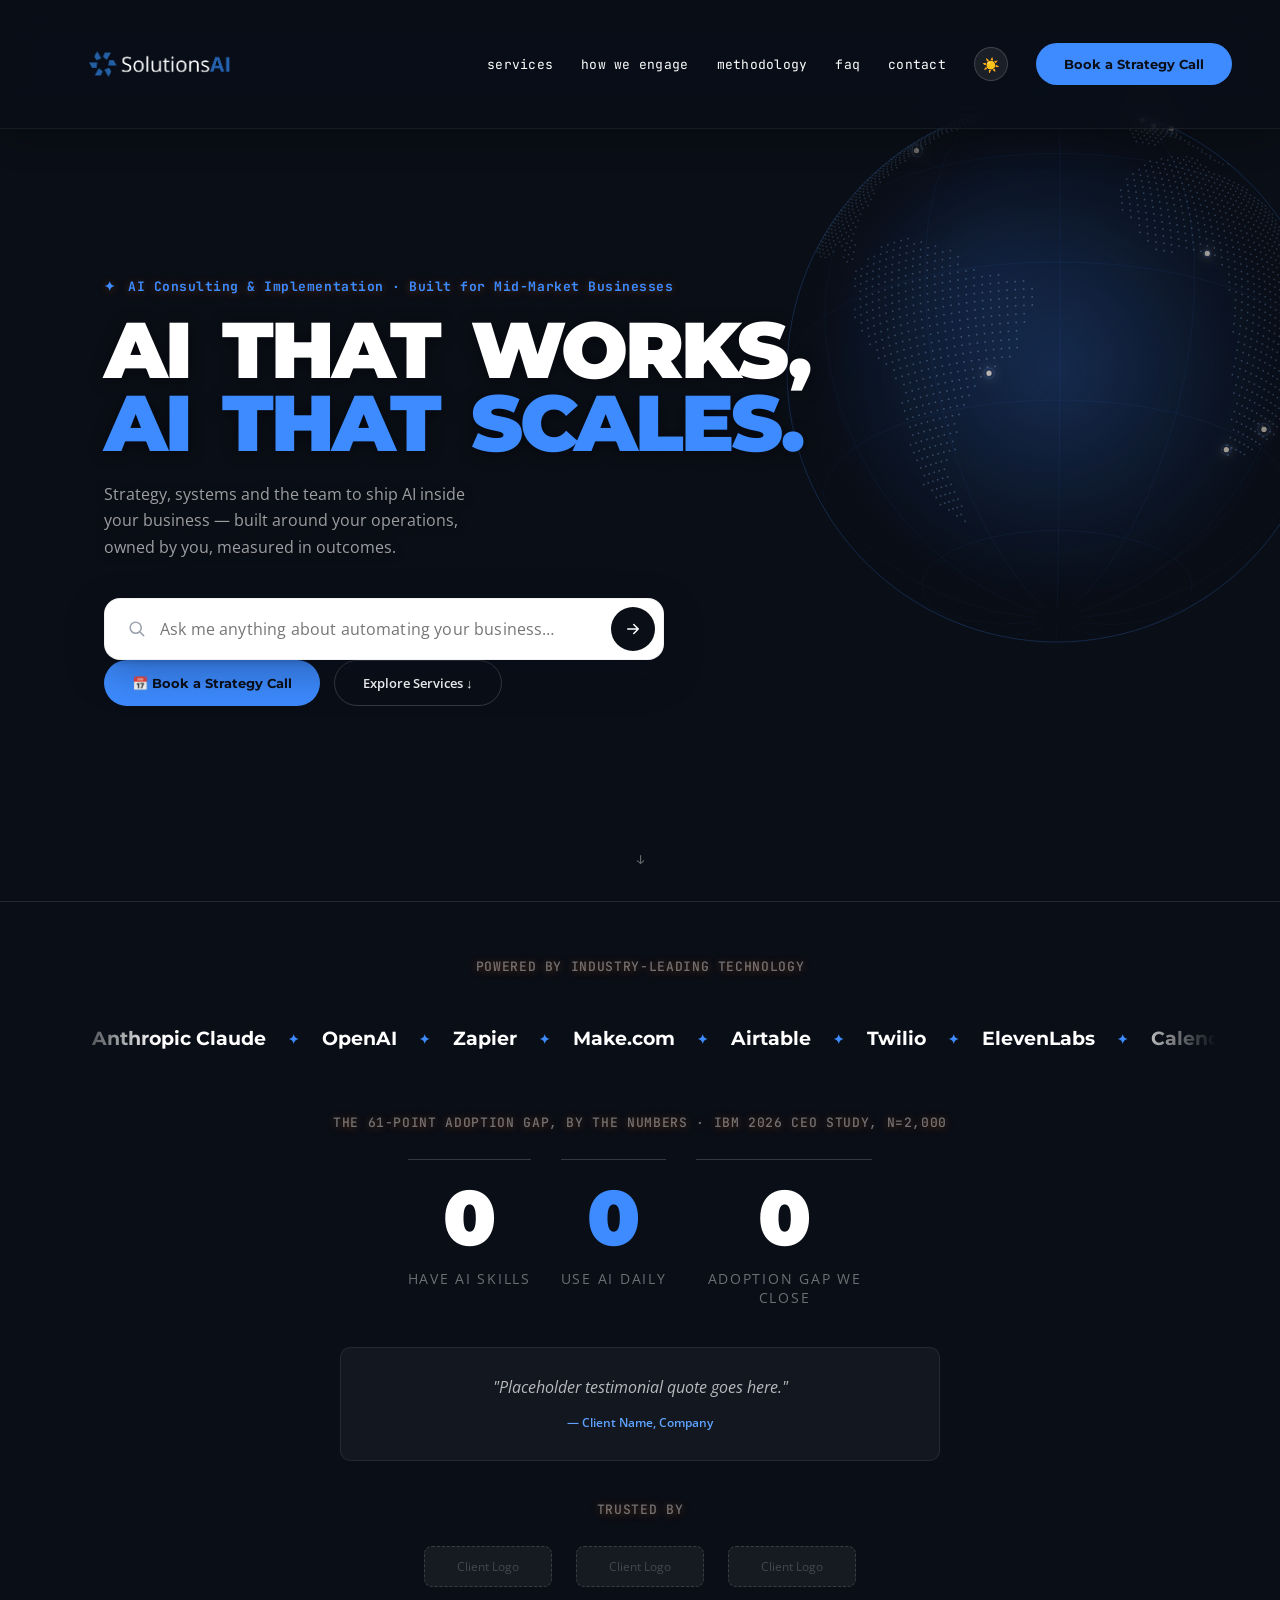
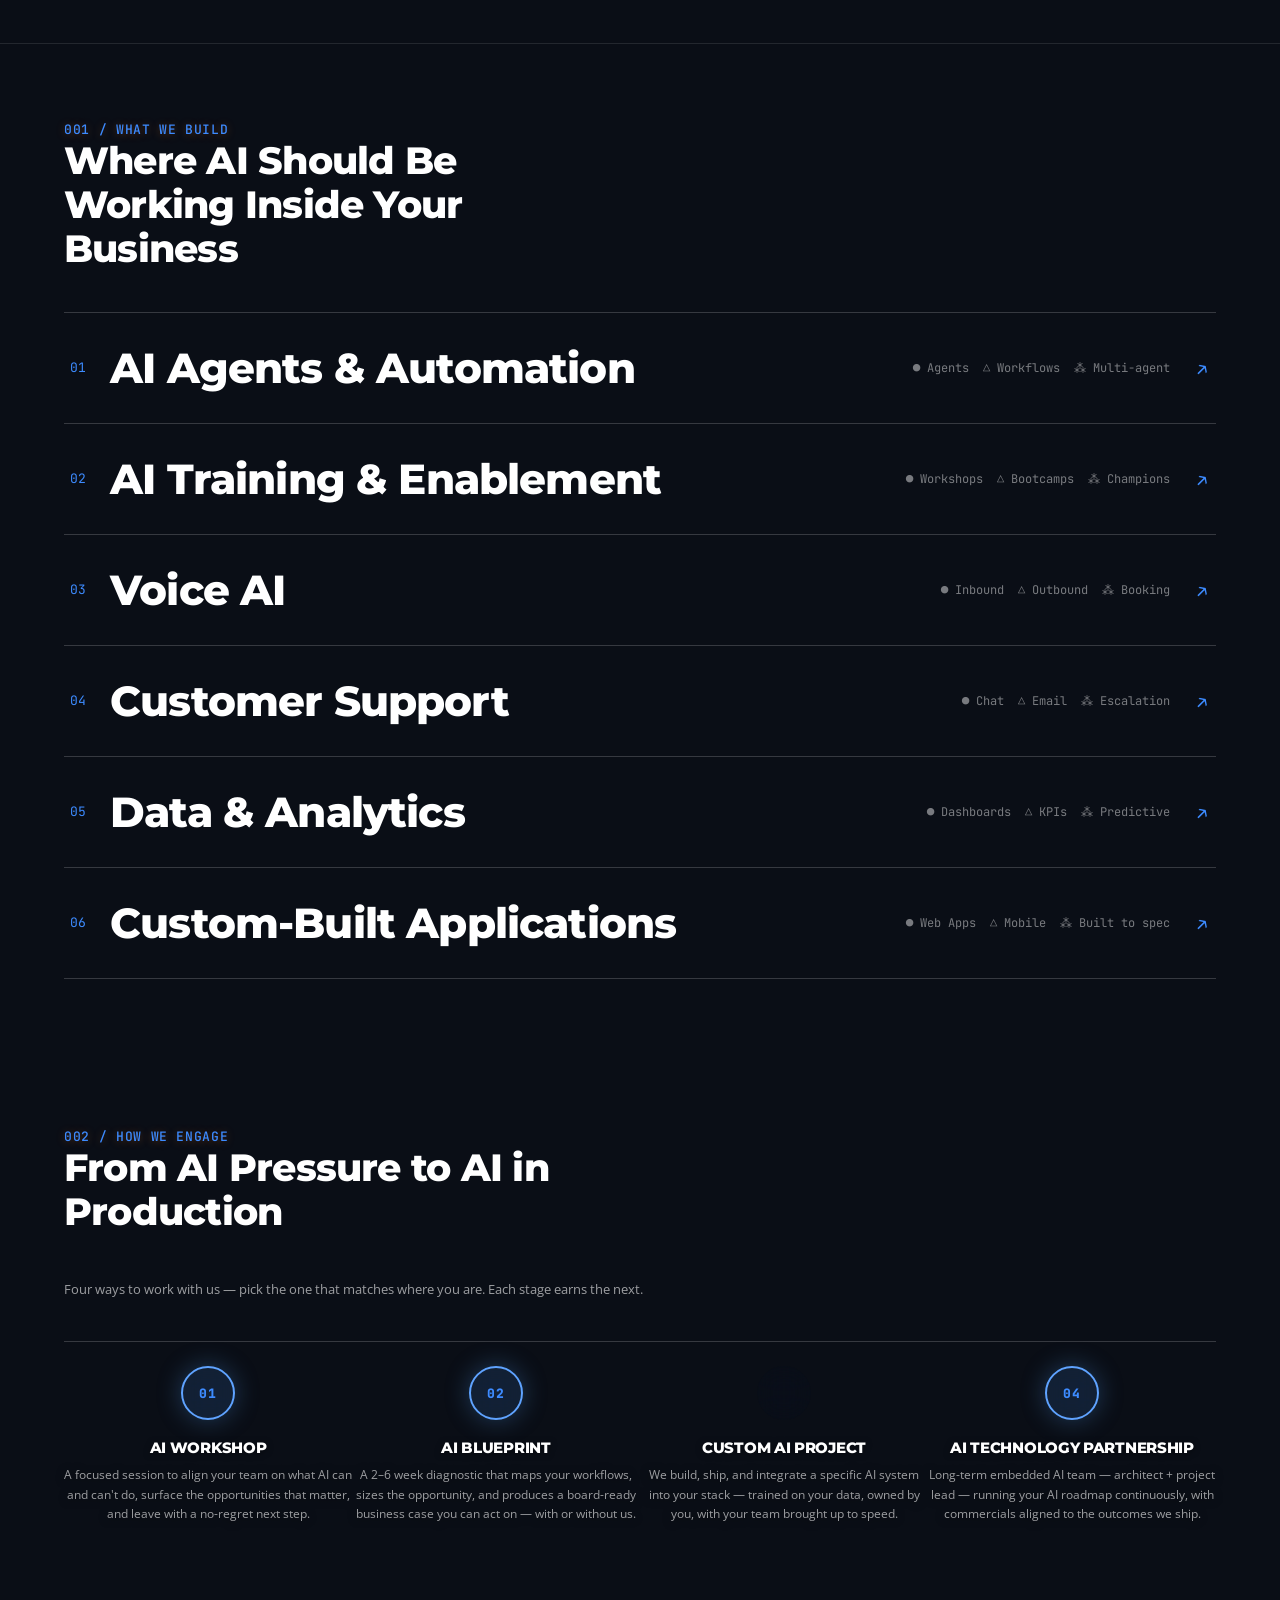
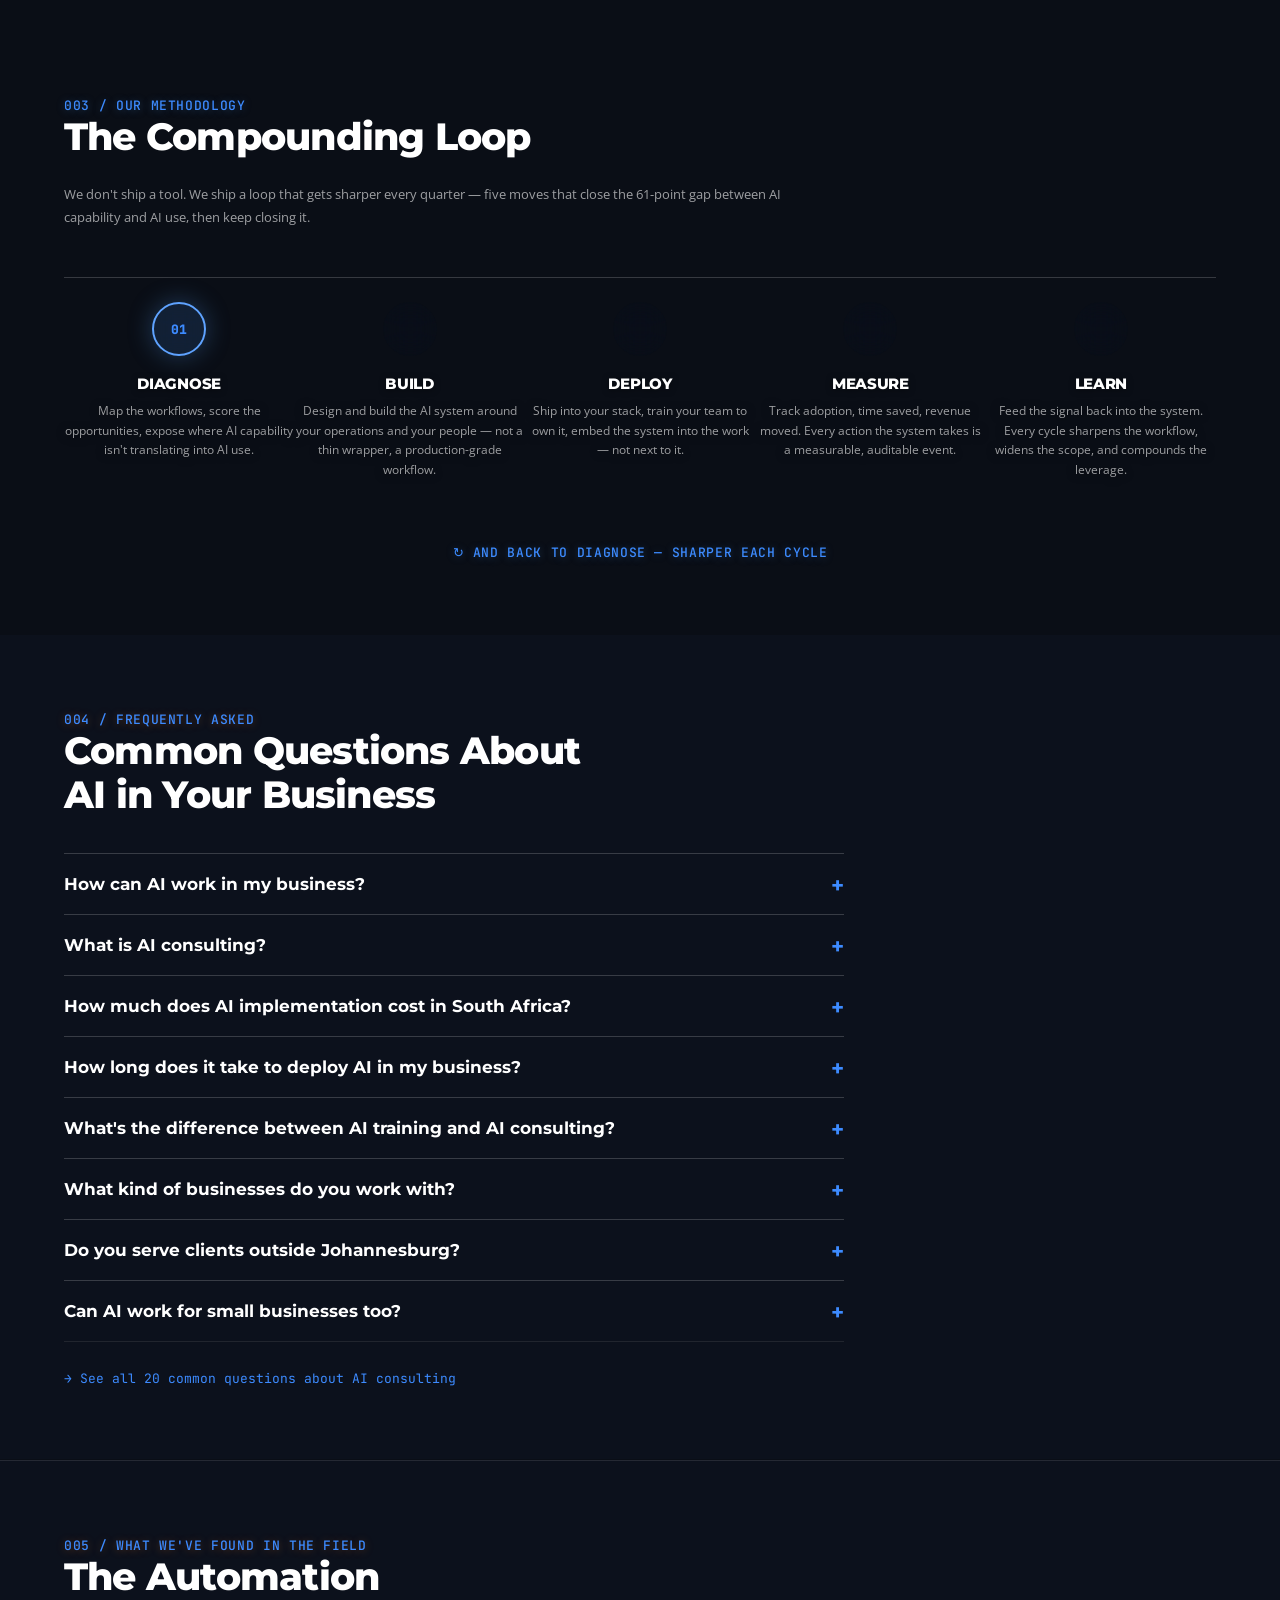
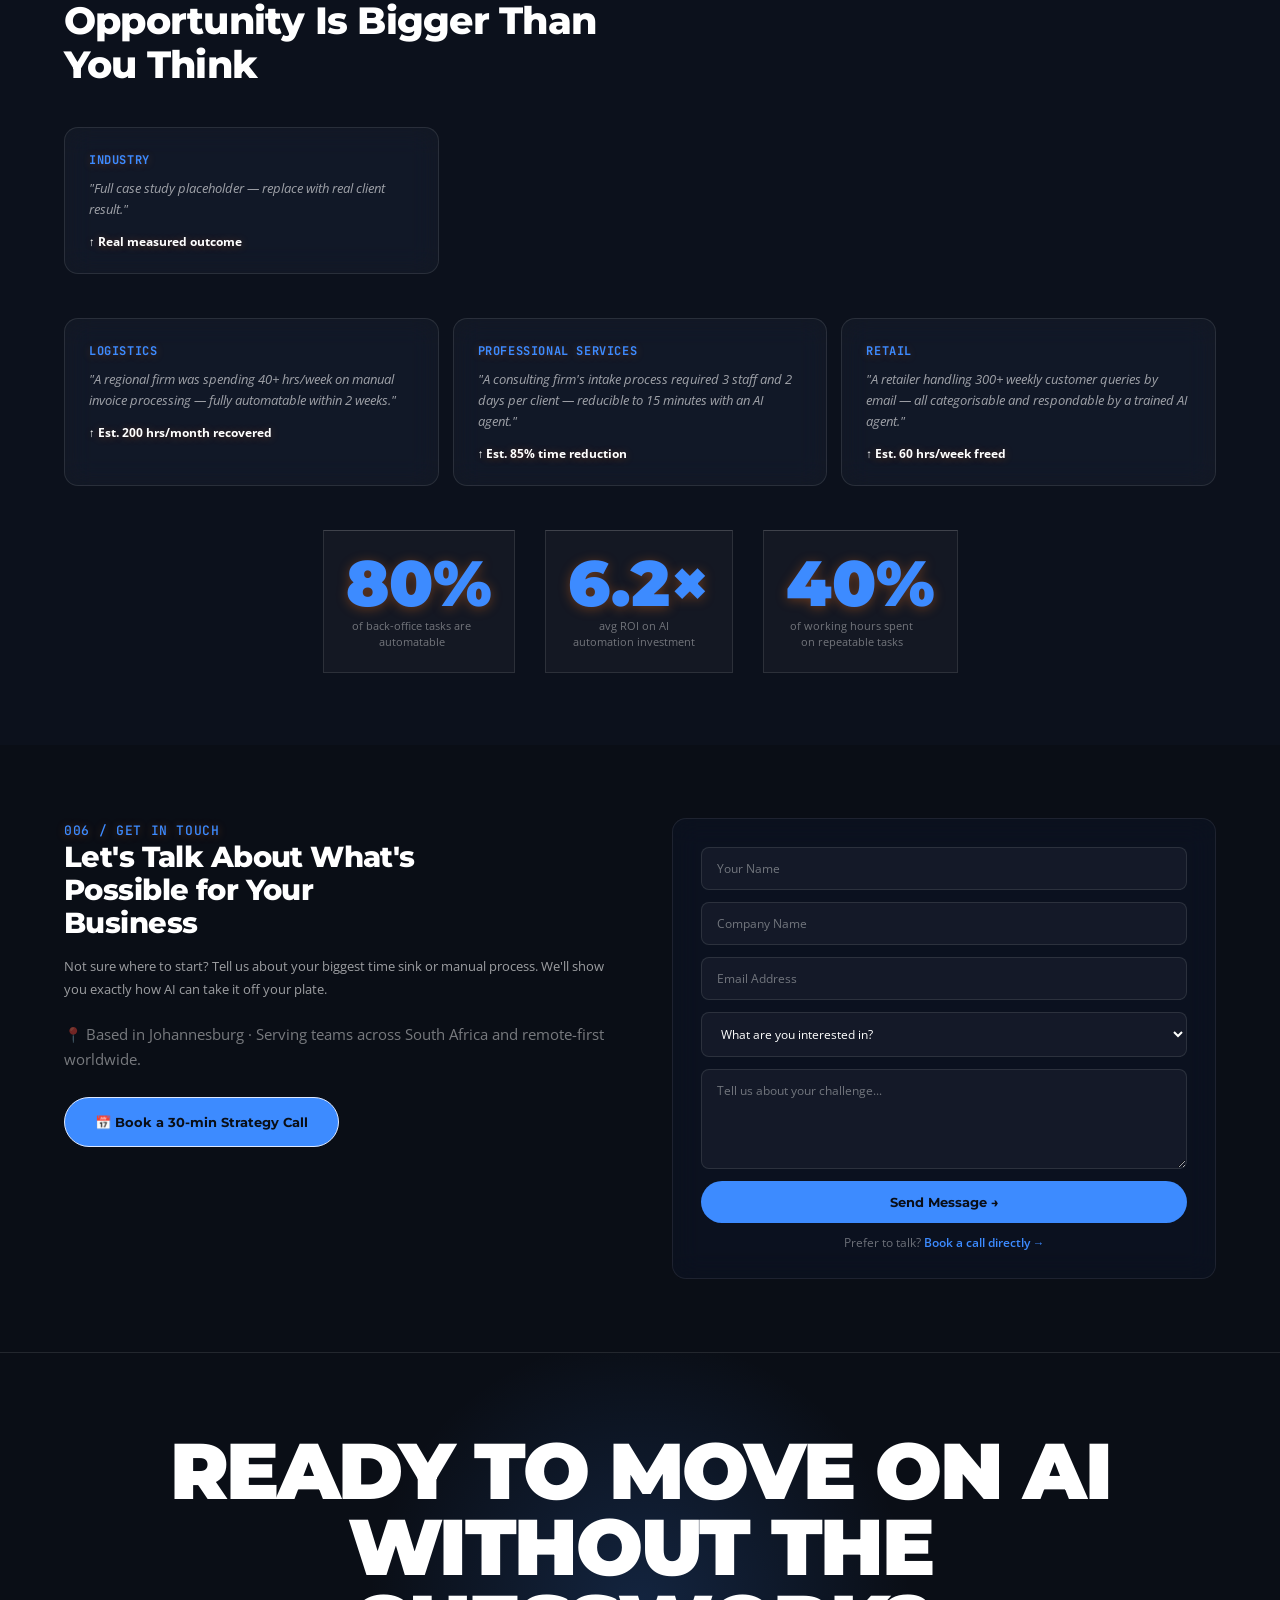
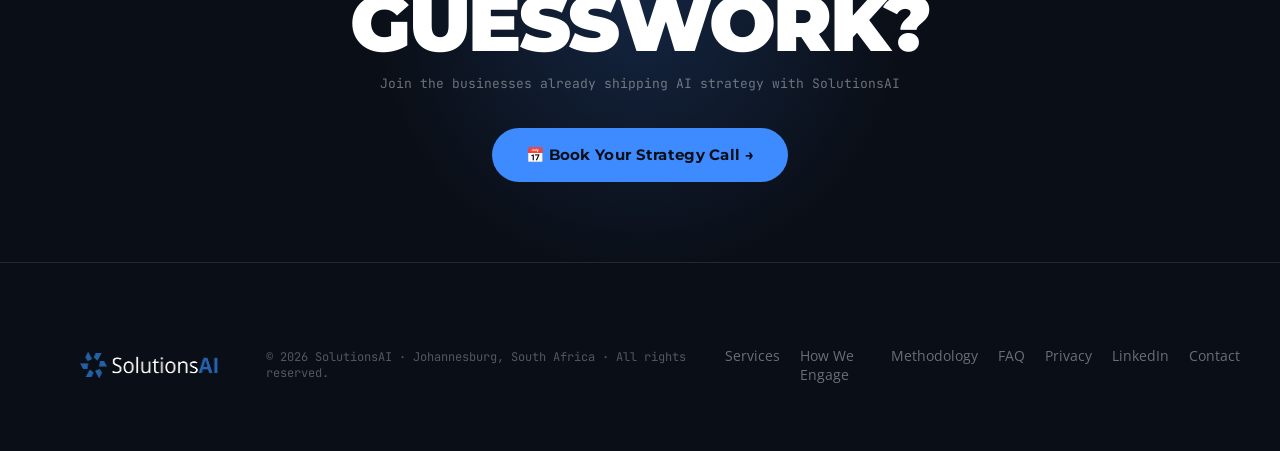
==== commit 4c95d042: "feat: move expanded AI-consulting FAQ to dedicated /faq.html page User feedback: don't pile 20 FAQ e" ====
--- a/index.html
+++ b/index.html
@@ -102,19 +102,7 @@
           { "@type": "Question", "name": "What is the difference between AI training and AI consulting?", "acceptedAnswer": { "@type": "Answer", "text": "AI training teaches your team to use existing AI tools well — ChatGPT, Claude, Copilot, prompt engineering, internal AI champions. AI consulting designs and builds the AI systems your business runs on — custom agents, automated workflows, integrated tooling. SolutionsAI offers both. Most clients start with training, then graduate into consulting once they see the gap between AI capability and AI use inside their team." } },
           { "@type": "Question", "name": "What kind of businesses do you work with?", "acceptedAnswer": { "@type": "Answer", "text": "Mid-market businesses based in Johannesburg, anywhere in South Africa, or anywhere in the world that can run a video call. We work best with established teams that already have documented processes, real KPIs, and a leadership team ready to commit to AI being part of how the business runs — not a side experiment." } },
           { "@type": "Question", "name": "Do you serve clients outside Johannesburg?", "acceptedAnswer": { "@type": "Answer", "text": "Yes. Johannesburg is our home base, but the work is delivered remote-first. We have clients across South Africa and internationally. All workshops, diagnostics, and project delivery happen over video calls and shared tooling. The only thing that requires being on-site is occasional in-person workshops, which we do anywhere in Gauteng or fly in when needed." } },
-          { "@type": "Question", "name": "Can AI work for small businesses too?", "acceptedAnswer": { "@type": "Answer", "text": "Yes — though we're most useful to businesses with at least one full-time team doing repeatable work that AI can amplify. If you're a solo operator or have under 5 staff, an AI Workshop or training engagement is usually the right starting point. Custom AI builds make more sense once you have enough volume that the AI saves real hours and pays back the investment." } },
-          { "@type": "Question", "name": "How do I know if an AI consultant is actually qualified?", "acceptedAnswer": { "@type": "Answer", "text": "Look for three things: real production systems you can verify (not just slide decks or weekend demos), domain expertise that fits your industry, and an honest take on what AI cannot do for you. A qualified AI consultant should walk you through the architecture of past projects, name specific tools and trade-offs, and quote a realistic timeline and budget on the first call. Be wary of anyone selling AI hype before they have understood your workflows. Book a Strategy Call and judge for yourself." } },
-          { "@type": "Question", "name": "What questions should I ask before hiring an AI consultant?", "acceptedAnswer": { "@type": "Answer", "text": "Five questions cover most of it. (1) Can you show me a system you've shipped that is still in production? (2) How do you decide what NOT to automate? (3) What does the engagement look like after launch — support, iteration, handover? (4) How do you measure success, and what happens if you don't hit it? (5) Who owns the code, the data, and the IP at the end? An AI consultant who flinches at any of those isn't the right fit." } },
-          { "@type": "Question", "name": "Should I hire an AI consultant or build AI in-house?", "acceptedAnswer": { "@type": "Answer", "text": "Build in-house when you already have a senior AI engineer on staff, the work is core to your competitive moat, and you can wait 6–12+ months for the first production system. Hire an AI consultant when you need to ship faster than you can hire, the work is one cross-functional sprint rather than a permanent team's job, or you want to skip the predictable false starts. Many SolutionsAI clients do both — we ship the first systems and train an internal AI champion to own them long-term." } },
-          { "@type": "Question", "name": "What does a good AI consultant actually do?", "acceptedAnswer": { "@type": "Answer", "text": "A good AI consultant maps your workflows, identifies the highest-ROI opportunities, designs the system around your people and your stack, ships it into production, and trains your team to own it. A good AI consultant does not write slide decks and disappear, sell generic automations, or pitch AI agents for problems agents won't solve. At SolutionsAI we work through The Compounding Loop — diagnose, build, deploy, measure, learn — and every cycle sharpens the next." } },
-          { "@type": "Question", "name": "Can AI consultants guarantee specific business results?", "acceptedAnswer": { "@type": "Answer", "text": "No responsible AI consultant guarantees specific business outcomes — too many variables sit outside our control (your data quality, your team's adoption, market dynamics). What we CAN guarantee is the technical scope of what we build, the timeline we commit to, and that the system passes the success criteria we agree on upfront. For long-term Technology Partnerships we offer revenue-share or performance-aligned commercials so the incentives match." } },
-          { "@type": "Question", "name": "What is the difference between AI strategy and AI implementation consulting?", "acceptedAnswer": { "@type": "Answer", "text": "AI strategy is the work of deciding what to build and why — mapping workflows, scoring opportunities, sizing the business case. AI implementation is the work of actually shipping the systems — designing, building, integrating, training. Most consulting firms only do one or the other; SolutionsAI does both, because strategy without implementation is a slide deck and implementation without strategy is a shiny tool nobody uses. Our AI Blueprint is the strategy deliverable; the AI Project is the implementation." } },
-          { "@type": "Question", "name": "Should I hire a boutique AI specialist or a large consulting firm?", "acceptedAnswer": { "@type": "Answer", "text": "Large consulting firms give you brand-name credibility, multi-workstream scale, and standardised processes — at higher cost and with less senior attention on your account. Boutique AI specialists like SolutionsAI give you the actual people who'll do the work, faster iteration, no junior consultants billed at senior rates, and direct accountability. Pick large if you're a regulated enterprise that needs a procurement-friendly vendor; pick boutique if you want the work done well and fast." } },
-          { "@type": "Question", "name": "How do I measure ROI from AI consulting services?", "acceptedAnswer": { "@type": "Answer", "text": "Measure it like any business investment: cost in (project fee + your internal time) versus value out (hours saved x loaded hourly cost, revenue moved, error rate reduced, ticket volume handled). For each project we agree on a small set of measurable success criteria upfront, instrument the system to track them, and review them at hand-over and again 90 days post-launch. The cheapest mistake is shipping without metrics; the next-cheapest is measuring vanity metrics. Book a Strategy Call and we'll pick the right ones for your case." } },
-          { "@type": "Question", "name": "What happens after the AI consulting project ends?", "acceptedAnswer": { "@type": "Answer", "text": "Three options depending on what we agreed. (1) Handover — we train your team to own the system, ship the documentation, and step away. (2) Retainer — we stay on as an AI Technology Partner for ongoing iteration, monitoring, and roadmap. (3) Phased — we hand over the core system and stay on for new builds. Whichever option, the code, the data, and the IP belong to you. We don't build systems that hold clients hostage." } },
-          { "@type": "Question", "name": "What red flags should I watch for in AI consulting proposals?", "acceptedAnswer": { "@type": "Answer", "text": "Watch for vague deliverables ('we'll build an AI solution'), pricing without a defined scope, no measurable success criteria, no plan for handover or maintenance, lock-in clauses on data or IP, and promises that AI will replace specific job roles wholesale on an aggressive timeline. A clean proposal names the workflow, the system, the timeline, the price, the success criteria, and the ownership terms. If any of those are missing — ask." } },
-          { "@type": "Question", "name": "Can an AI consultant help with ChatGPT implementation?", "acceptedAnswer": { "@type": "Answer", "text": "Yes — and ChatGPT implementation is often the cheapest way to get real value out of AI fast. We help businesses roll out ChatGPT, Claude, or Copilot at the team level: training, prompt libraries, security and data-handling guardrails, internal AI Champion programs, and use-case discovery sessions. For deeper integrations we build ChatGPT into your internal tools via the OpenAI API. Workshop tier starts in the low thousands of Rand; project tier scales from there." } },
-          { "@type": "Question", "name": "What is the difference between AI consulting and software development?", "acceptedAnswer": { "@type": "Answer", "text": "Software development is the work of building software given a spec — write the code that does the thing. AI consulting is the work of figuring out WHAT AI software to build and WHY — which workflow, which model, what success looks like, what trade-offs are acceptable — and then either building it or coordinating the build. Hire a software developer when you know the feature to build; hire an AI consultant when you don't yet know what to build, or whether AI is even the right tool. SolutionsAI does both — strategy and implementation under one roof." } }
+          { "@type": "Question", "name": "Can AI work for small businesses too?", "acceptedAnswer": { "@type": "Answer", "text": "Yes — though we're most useful to businesses with at least one full-time team doing repeatable work that AI can amplify. If you're a solo operator or have under 5 staff, an AI Workshop or training engagement is usually the right starting point. Custom AI builds make more sense once you have enough volume that the AI saves real hours and pays back the investment." } }
         ]
       }
     ]
@@ -404,8 +392,7 @@
   <section class="faq section-pad" id="faq">
     <div class="section-inner">
       <span class="section-label">004 / Frequently Asked</span>
-      <h2 class="section-heading" style="font-size:2.4rem; margin-bottom:24px; max-width:560px;">Common Questions About AI in Your Business</h2>
-      <p class="contact-body" style="max-width:720px; margin-bottom:32px;">Hiring an AI consultant or rolling out AI in your business? Here are the most common questions buyers ask before they pick a partner — pricing, qualifications, timelines, ROI, red flags, ChatGPT implementation, in-house versus consultancy, and what comes after the project. Each answer is short, honest, and free of hype.</p>
+      <h2 class="section-heading" style="font-size:2.4rem; margin-bottom:36px; max-width:560px;">Common Questions About AI in Your Business</h2>
       <div class="faq-list" style="max-width:780px;">
         <details class="faq-item" style="border-top:1px solid rgba(127,127,127,0.18); padding:20px 0;">
           <summary class="faq-q" style="font-family:'Montserrat',sans-serif; font-weight:700; font-size:1.05rem; cursor:pointer; list-style:none;">How can AI work in my business?</summary>
@@ -435,59 +422,12 @@
           <summary class="faq-q" style="font-family:'Montserrat',sans-serif; font-weight:700; font-size:1.05rem; cursor:pointer; list-style:none;">Do you serve clients outside Johannesburg?</summary>
           <p class="faq-a" style="margin-top:12px; line-height:1.65;">Yes. Johannesburg is our home base, but the work is delivered remote-first. We have clients across South Africa and internationally. All workshops, diagnostics, and project delivery happen over video calls and shared tooling. The only thing that requires being on-site is occasional in-person workshops, which we do anywhere in Gauteng or fly in when needed.</p>
         </details>
-        <details class="faq-item" style="border-top:1px solid rgba(127,127,127,0.18); padding:20px 0;">
+        <details class="faq-item" style="border-top:1px solid rgba(127,127,127,0.18); border-bottom:1px solid rgba(127,127,127,0.18); padding:20px 0;">
           <summary class="faq-q" style="font-family:'Montserrat',sans-serif; font-weight:700; font-size:1.05rem; cursor:pointer; list-style:none;">Can AI work for small businesses too?</summary>
           <p class="faq-a" style="margin-top:12px; line-height:1.65;">Yes — though we're most useful to businesses with at least one full-time team doing repeatable work that AI can amplify. If you're a solo operator or have under 5 staff, an AI Workshop or training engagement is usually the right starting point. Custom AI builds make more sense once you have enough volume that the AI saves real hours and pays back the investment.</p>
         </details>
-        <details class="faq-item" style="border-top:1px solid rgba(127,127,127,0.18); padding:20px 0;">
-          <summary class="faq-q" style="font-family:'Montserrat',sans-serif; font-weight:700; font-size:1.05rem; cursor:pointer; list-style:none;">How do I know if an AI consultant is actually qualified?</summary>
-          <p class="faq-a" style="margin-top:12px; line-height:1.65;">Look for three things: real production systems you can verify (not just slide decks or weekend demos), domain expertise that fits your industry, and an honest take on what AI <em>cannot</em> do for you. A qualified AI consultant should walk you through the architecture of past projects, name specific tools and trade-offs, and quote a realistic timeline and budget on the first call. Be wary of anyone selling AI hype before they have understood your workflows. <a href="https://calendly.com/vernonvanemmenis/30min" target="_blank" style="color:#3D8BFF;">Book a Strategy Call</a> and judge for yourself.</p>
-        </details>
-        <details class="faq-item" style="border-top:1px solid rgba(127,127,127,0.18); padding:20px 0;">
-          <summary class="faq-q" style="font-family:'Montserrat',sans-serif; font-weight:700; font-size:1.05rem; cursor:pointer; list-style:none;">What questions should I ask before hiring an AI consultant?</summary>
-          <p class="faq-a" style="margin-top:12px; line-height:1.65;">Five questions cover most of it: <strong>(1)</strong> Can you show me a system you've shipped that is still in production? <strong>(2)</strong> How do you decide what NOT to automate? <strong>(3)</strong> What does the engagement look like after launch — support, iteration, handover? <strong>(4)</strong> How do you measure success, and what happens if you don't hit it? <strong>(5)</strong> Who owns the code, the data, and the IP at the end? An AI consultant who flinches at any of those isn't the right fit.</p>
-        </details>
-        <details class="faq-item" style="border-top:1px solid rgba(127,127,127,0.18); padding:20px 0;">
-          <summary class="faq-q" style="font-family:'Montserrat',sans-serif; font-weight:700; font-size:1.05rem; cursor:pointer; list-style:none;">Should I hire an AI consultant or build AI in-house?</summary>
-          <p class="faq-a" style="margin-top:12px; line-height:1.65;">Build in-house when you already have a senior AI engineer on staff, the work is core to your competitive moat, and you can wait 6–12+ months for the first production system. Hire an AI consultant when you need to ship faster than you can hire, the work is one cross-functional sprint rather than a permanent team's job, or you want to skip the predictable false starts. Many SolutionsAI clients do both — we ship the first systems and train an internal AI champion to own them long-term.</p>
-        </details>
-        <details class="faq-item" style="border-top:1px solid rgba(127,127,127,0.18); padding:20px 0;">
-          <summary class="faq-q" style="font-family:'Montserrat',sans-serif; font-weight:700; font-size:1.05rem; cursor:pointer; list-style:none;">What does a good AI consultant actually do?</summary>
-          <p class="faq-a" style="margin-top:12px; line-height:1.65;">A good AI consultant maps your workflows, identifies the highest-ROI opportunities, designs the system around your people and your stack, ships it into production, and trains your team to own it. A good AI consultant does <em>not</em> write slide decks and disappear, sell generic automations, or pitch AI agents for problems agents won't solve. At SolutionsAI we work through <a href="#methodology" style="color:#3D8BFF;">The Compounding Loop</a> — diagnose, build, deploy, measure, learn — and every cycle sharpens the next.</p>
-        </details>
-        <details class="faq-item" style="border-top:1px solid rgba(127,127,127,0.18); padding:20px 0;">
-          <summary class="faq-q" style="font-family:'Montserrat',sans-serif; font-weight:700; font-size:1.05rem; cursor:pointer; list-style:none;">Can AI consultants guarantee specific business results?</summary>
-          <p class="faq-a" style="margin-top:12px; line-height:1.65;">No responsible AI consultant guarantees specific business outcomes — too many variables sit outside our control (your data quality, your team's adoption, market dynamics). What we <em>can</em> guarantee is the technical scope of what we build, the timeline we commit to, and that the system passes the success criteria we agree on upfront. For long-term <a href="#how-we-engage" style="color:#3D8BFF;">Technology Partnerships</a> we offer revenue-share or performance-aligned commercials so the incentives match.</p>
-        </details>
-        <details class="faq-item" style="border-top:1px solid rgba(127,127,127,0.18); padding:20px 0;">
-          <summary class="faq-q" style="font-family:'Montserrat',sans-serif; font-weight:700; font-size:1.05rem; cursor:pointer; list-style:none;">What's the difference between AI strategy and AI implementation consulting?</summary>
-          <p class="faq-a" style="margin-top:12px; line-height:1.65;">AI strategy is the work of deciding what to build and why — mapping workflows, scoring opportunities, sizing the business case. AI implementation is the work of actually shipping the systems — designing, building, integrating, training. Most consulting firms only do one or the other; SolutionsAI does both, because strategy without implementation is a slide deck and implementation without strategy is a shiny tool nobody uses. Our <strong>AI Blueprint</strong> is the strategy deliverable; the <strong>AI Project</strong> is the implementation.</p>
-        </details>
-        <details class="faq-item" style="border-top:1px solid rgba(127,127,127,0.18); padding:20px 0;">
-          <summary class="faq-q" style="font-family:'Montserrat',sans-serif; font-weight:700; font-size:1.05rem; cursor:pointer; list-style:none;">Should I hire a boutique AI specialist or a large consulting firm?</summary>
-          <p class="faq-a" style="margin-top:12px; line-height:1.65;">Large consulting firms give you brand-name credibility, multi-workstream scale, and standardised processes — at higher cost and with less senior attention on your account. Boutique AI specialists like SolutionsAI give you the actual people who'll do the work, faster iteration, no junior consultants billed at senior rates, and direct accountability. Pick large if you're a regulated enterprise that needs a procurement-friendly vendor; pick boutique if you want the work done well and fast.</p>
-        </details>
-        <details class="faq-item" style="border-top:1px solid rgba(127,127,127,0.18); padding:20px 0;">
-          <summary class="faq-q" style="font-family:'Montserrat',sans-serif; font-weight:700; font-size:1.05rem; cursor:pointer; list-style:none;">How do I measure ROI from AI consulting services?</summary>
-          <p class="faq-a" style="margin-top:12px; line-height:1.65;">Measure it like any business investment: cost in (project fee + your internal time) versus value out (hours saved × loaded hourly cost, revenue moved, error rate reduced, ticket volume handled). For each project we agree on a small set of measurable success criteria upfront, instrument the system to track them, and review them at hand-over and again 90 days post-launch. The cheapest mistake is shipping without metrics; the next-cheapest is measuring vanity metrics. <a href="https://calendly.com/vernonvanemmenis/30min" target="_blank" style="color:#3D8BFF;">Book a Strategy Call</a> and we'll pick the right ones for your case.</p>
-        </details>
-        <details class="faq-item" style="border-top:1px solid rgba(127,127,127,0.18); padding:20px 0;">
-          <summary class="faq-q" style="font-family:'Montserrat',sans-serif; font-weight:700; font-size:1.05rem; cursor:pointer; list-style:none;">What happens after the AI consulting project ends?</summary>
-          <p class="faq-a" style="margin-top:12px; line-height:1.65;">Three options depending on what we agreed: <strong>(1) Handover</strong> — we train your team to own the system, ship the documentation, and step away. <strong>(2) Retainer</strong> — we stay on as an AI Technology Partner for ongoing iteration, monitoring, and roadmap. <strong>(3) Phased</strong> — we hand over the core system and stay on for new builds. Whichever option, the code, the data, and the IP belong to you. We don't build systems that hold clients hostage.</p>
-        </details>
-        <details class="faq-item" style="border-top:1px solid rgba(127,127,127,0.18); padding:20px 0;">
-          <summary class="faq-q" style="font-family:'Montserrat',sans-serif; font-weight:700; font-size:1.05rem; cursor:pointer; list-style:none;">What red flags should I watch for in AI consulting proposals?</summary>
-          <p class="faq-a" style="margin-top:12px; line-height:1.65;">Watch for vague deliverables ("we'll build an AI solution"), pricing without a defined scope, no measurable success criteria, no plan for handover or maintenance, lock-in clauses on data or IP, and promises that AI will replace specific job roles wholesale on an aggressive timeline. A clean proposal names the workflow, the system, the timeline, the price, the success criteria, and the ownership terms. If any of those are missing — ask.</p>
-        </details>
-        <details class="faq-item" style="border-top:1px solid rgba(127,127,127,0.18); padding:20px 0;">
-          <summary class="faq-q" style="font-family:'Montserrat',sans-serif; font-weight:700; font-size:1.05rem; cursor:pointer; list-style:none;">Can an AI consultant help with ChatGPT implementation?</summary>
-          <p class="faq-a" style="margin-top:12px; line-height:1.65;">Yes — and ChatGPT implementation is often the cheapest way to get real value out of AI fast. We help businesses roll out ChatGPT, Claude, or Copilot at the team level: training, prompt libraries, security and data-handling guardrails, internal AI Champion programs, and use-case discovery sessions. For deeper integrations we build ChatGPT into your internal tools via the OpenAI API. Workshop tier starts in the low thousands of Rand; project tier scales from there.</p>
-        </details>
-        <details class="faq-item" style="border-top:1px solid rgba(127,127,127,0.18); border-bottom:1px solid rgba(127,127,127,0.18); padding:20px 0;">
-          <summary class="faq-q" style="font-family:'Montserrat',sans-serif; font-weight:700; font-size:1.05rem; cursor:pointer; list-style:none;">What's the difference between AI consulting and software development?</summary>
-          <p class="faq-a" style="margin-top:12px; line-height:1.65;">Software development is the work of building software given a spec — write the code that does the thing. AI consulting is the work of figuring out <em>what</em> AI software to build and <em>why</em> — which workflow, which model, what success looks like, what trade-offs are acceptable — and then either building it or coordinating the build. Hire a software developer when you know the feature to build; hire an AI consultant when you don't yet know what to build, or whether AI is even the right tool. SolutionsAI does both — strategy and implementation under one roof.</p>
-        </details>
-      </div>
+      </div>
+      <p style="margin-top:28px; font-family:'JetBrains Mono', monospace; font-size:13px;"><a href="faq.html" style="color:#3D8BFF; text-decoration:none;">→ See all 20 common questions about AI consulting</a></p>
     </div>
   </section>
 
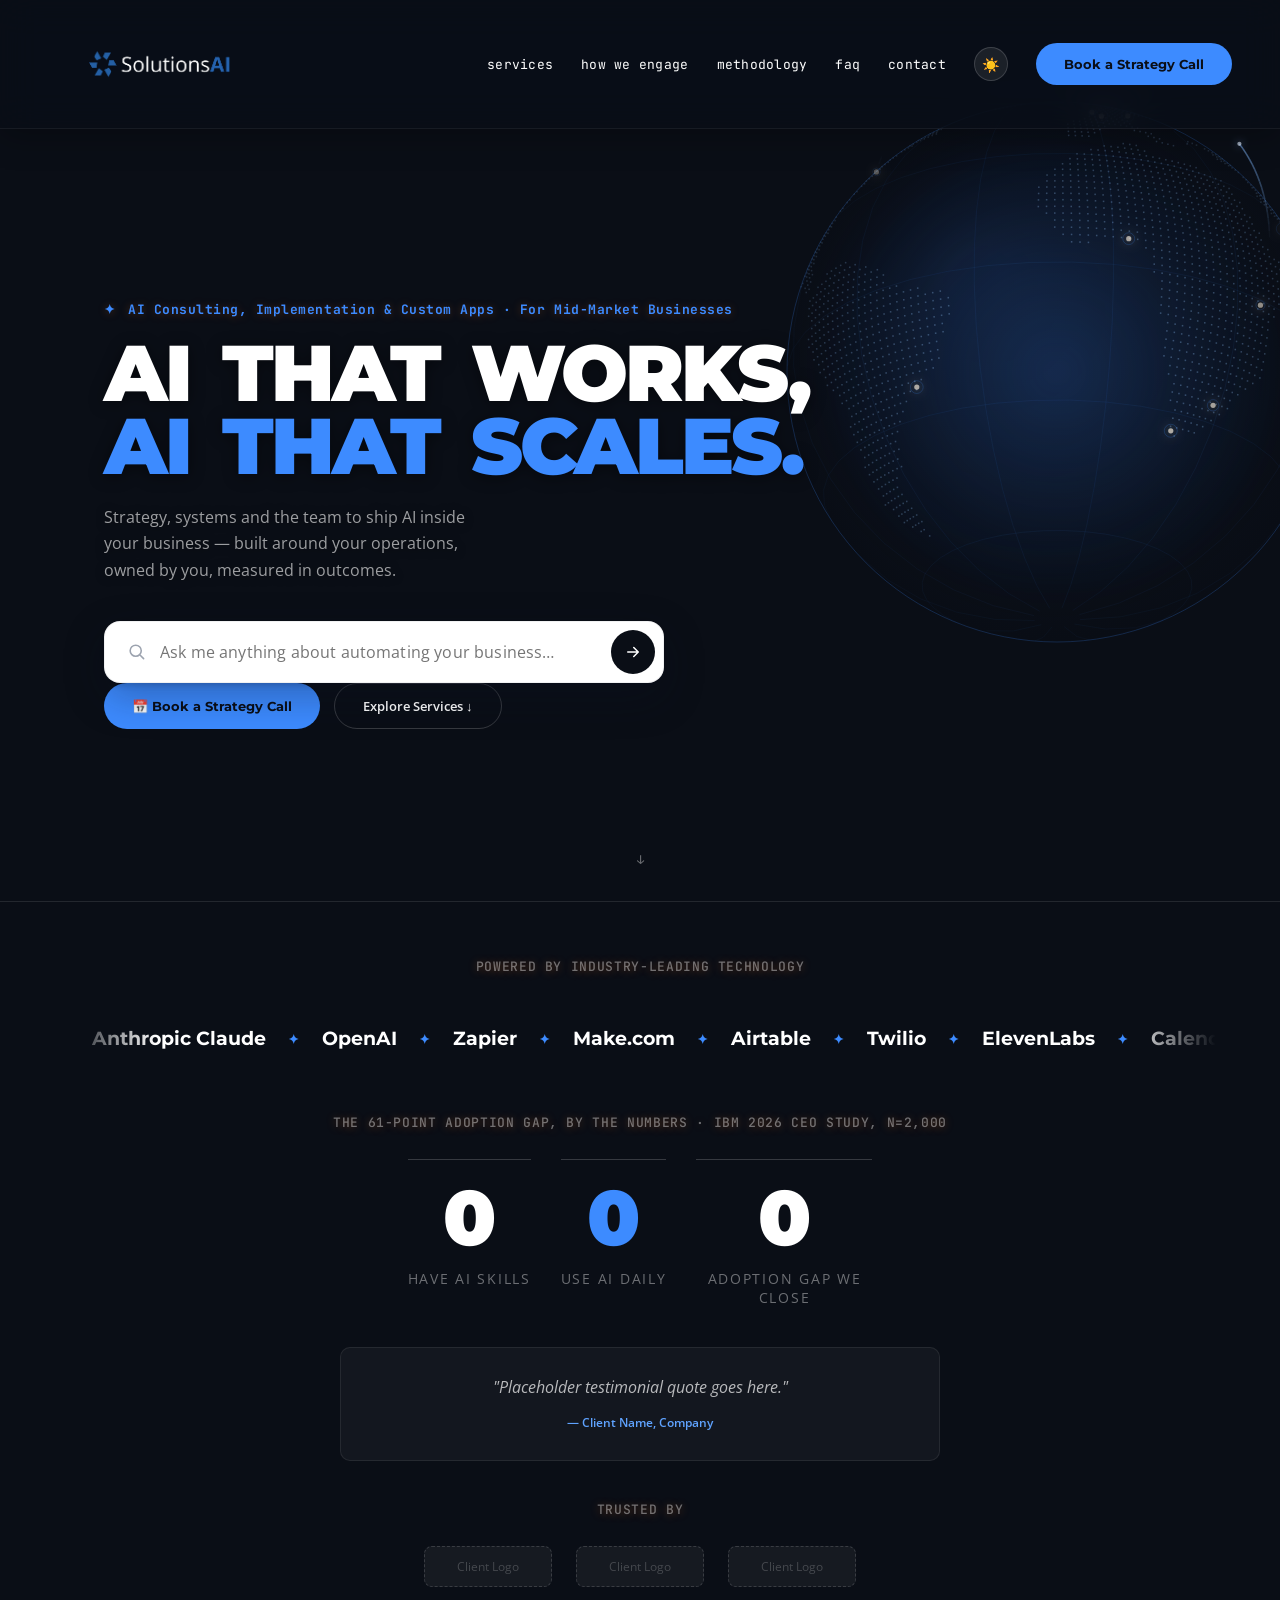
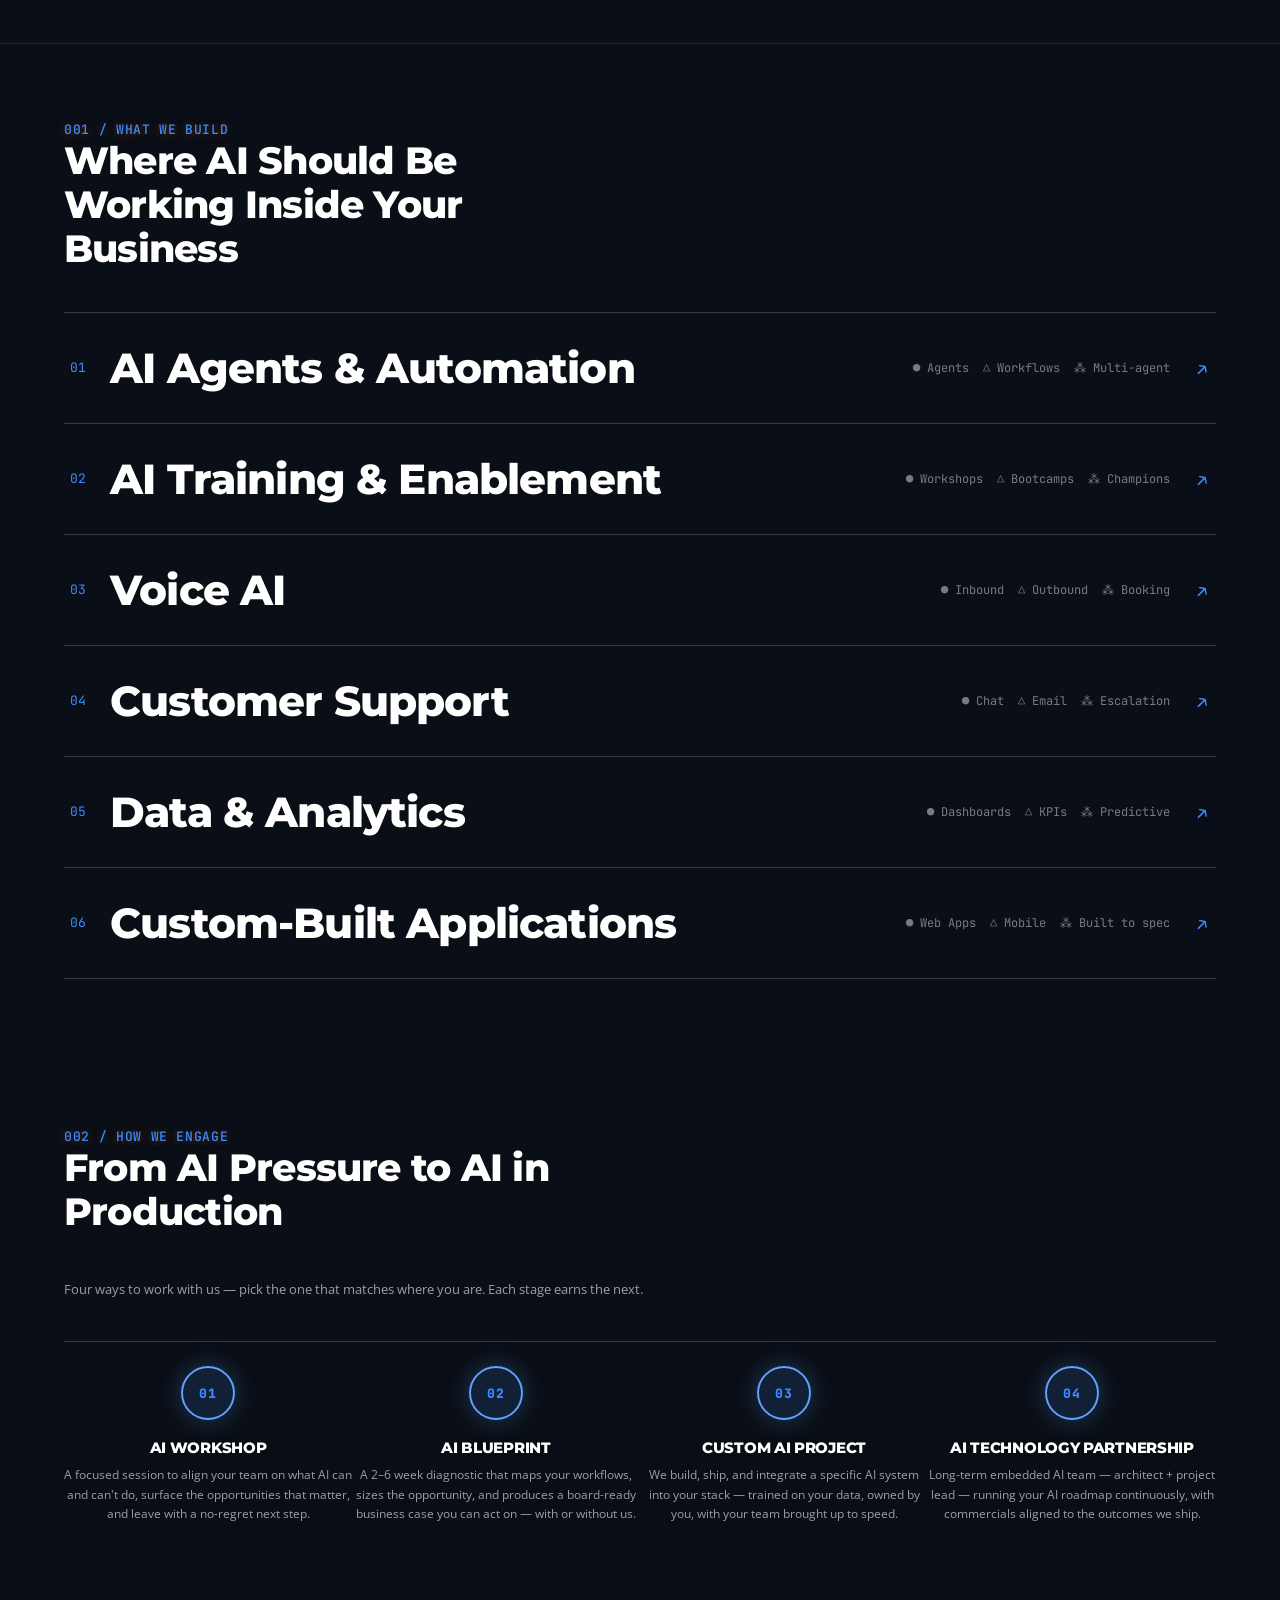
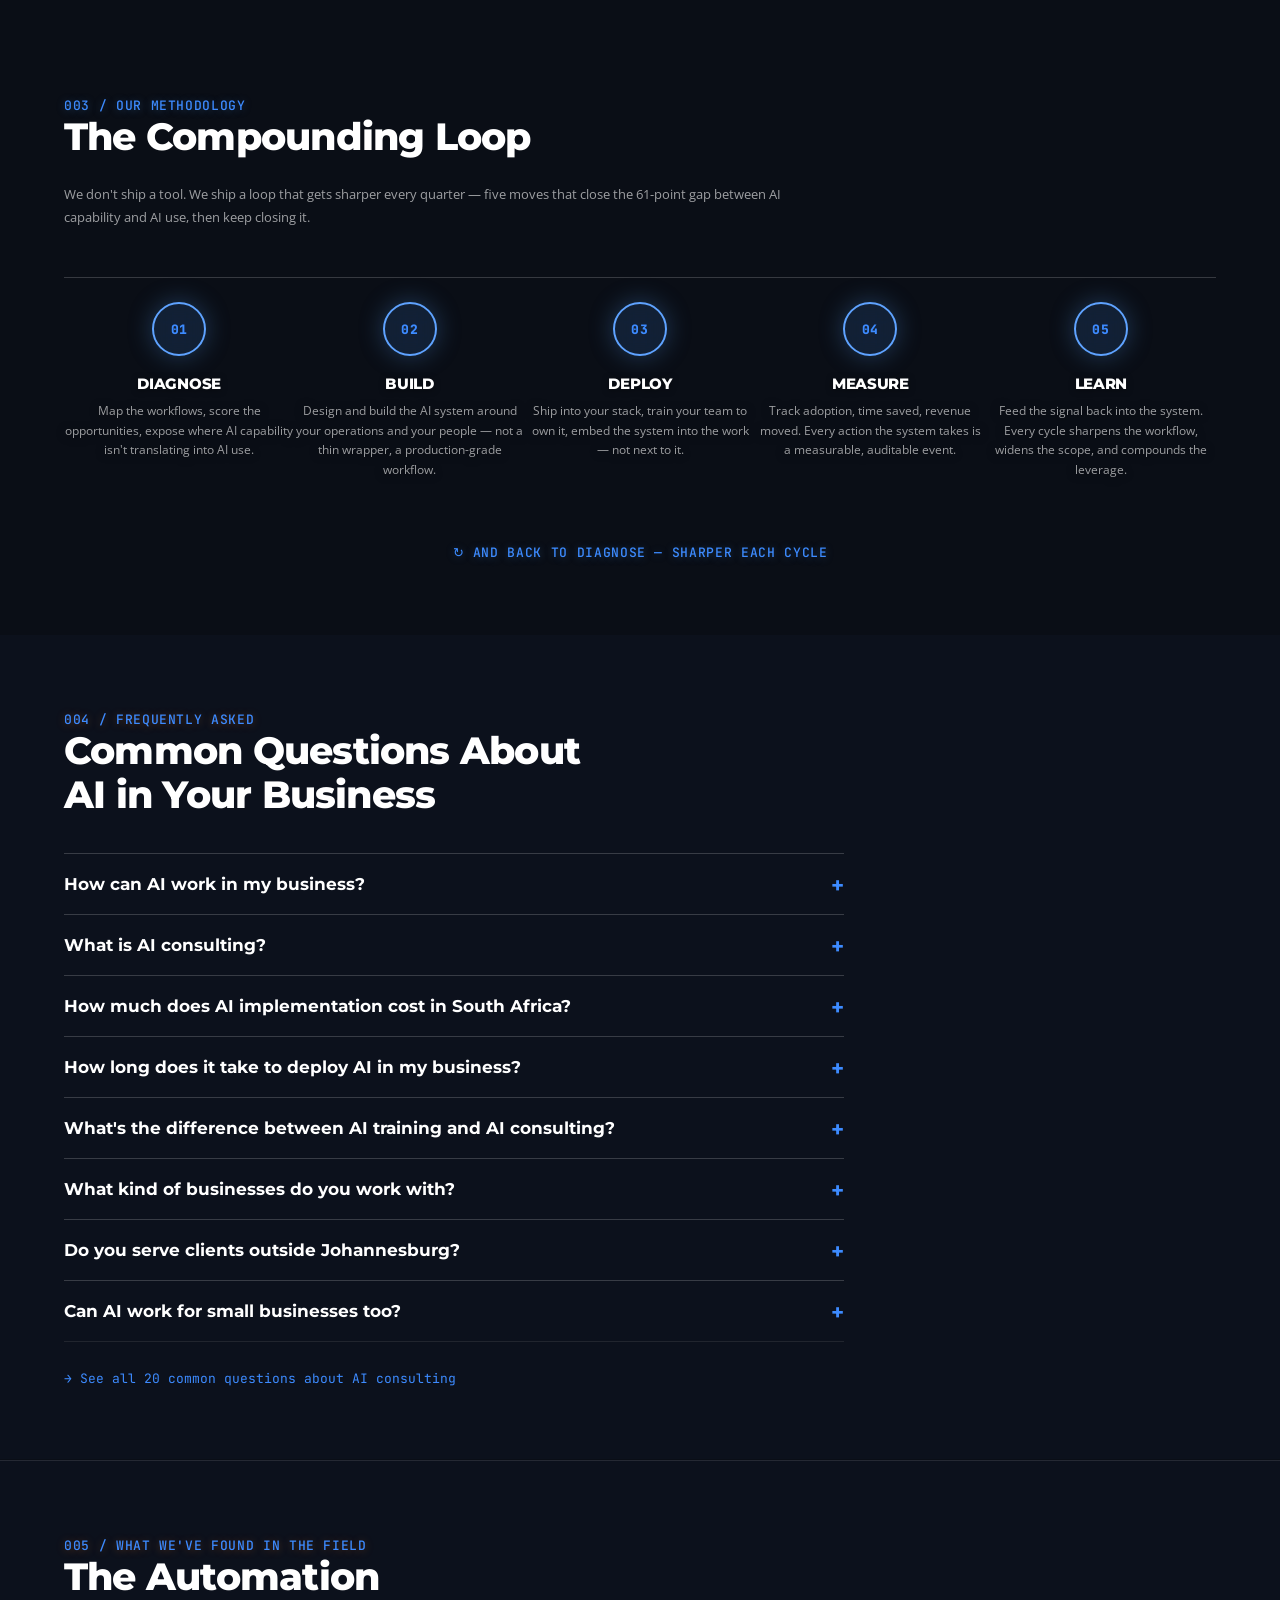
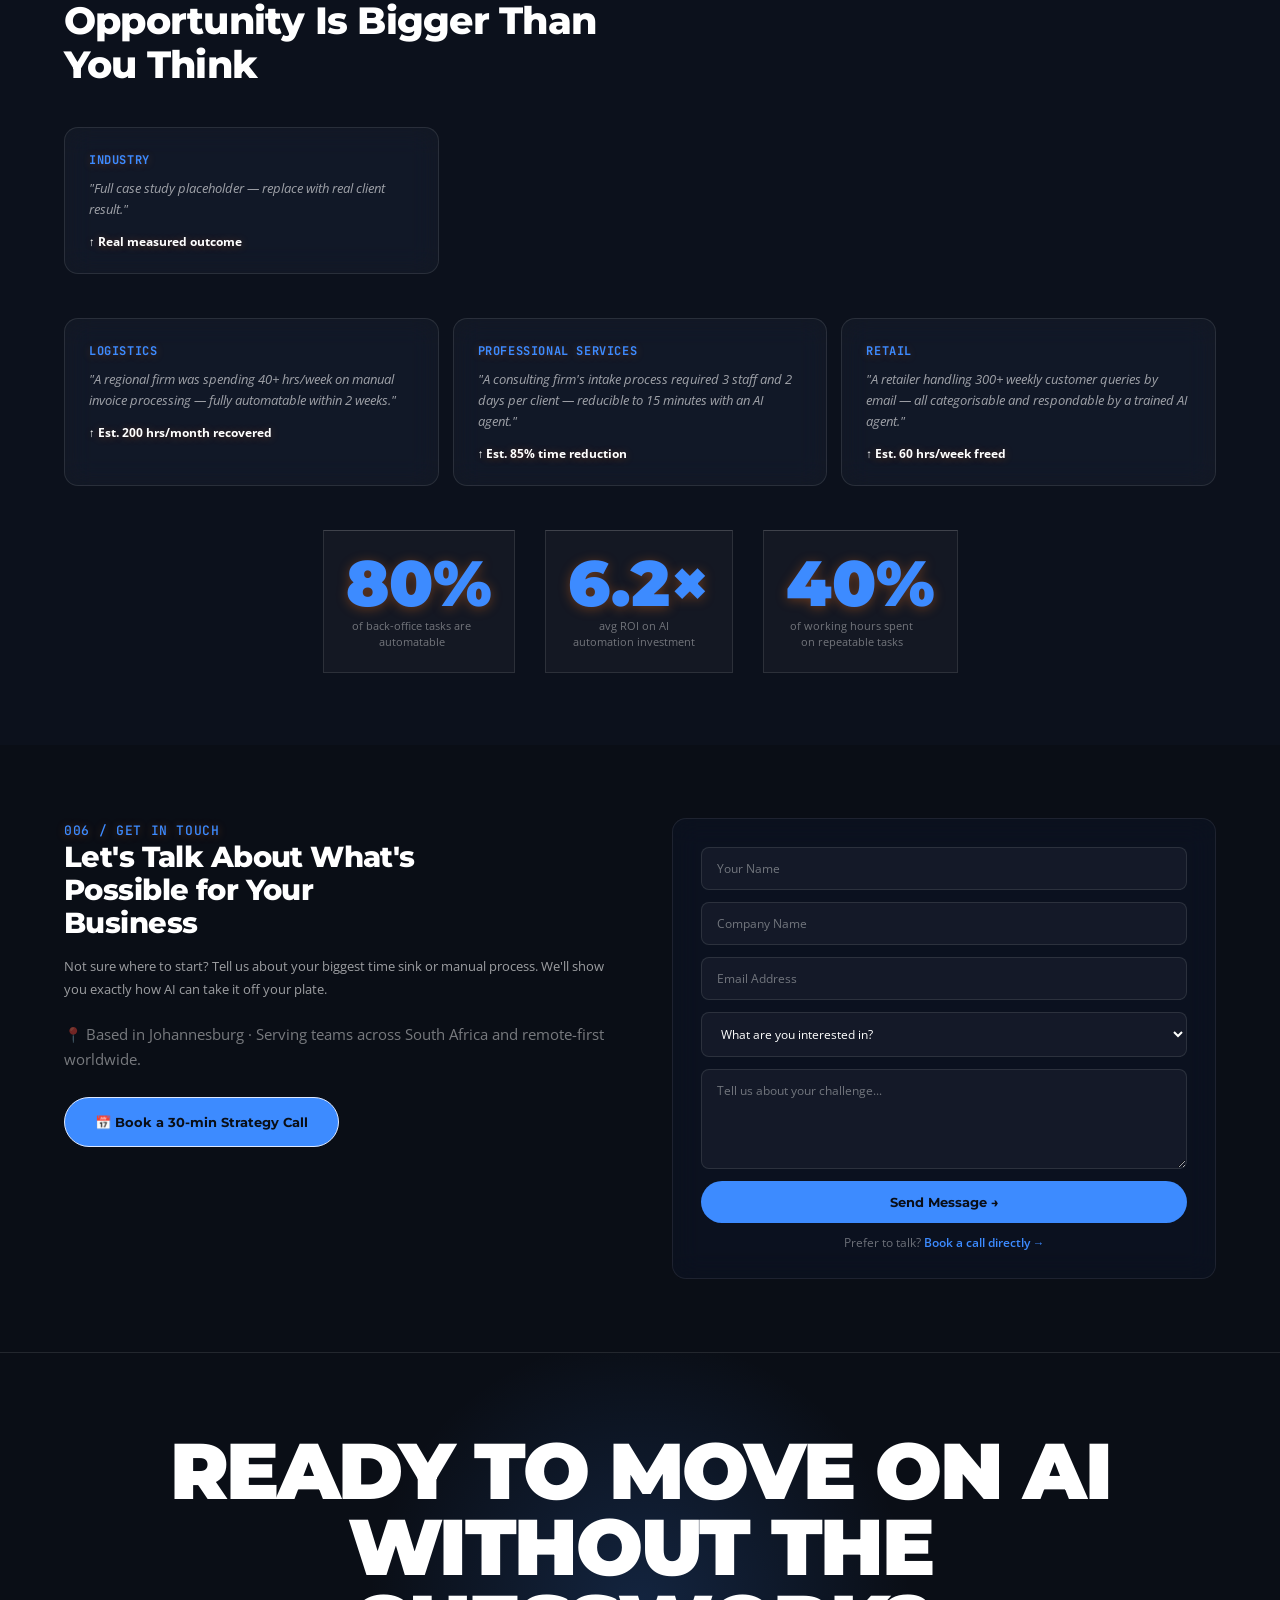
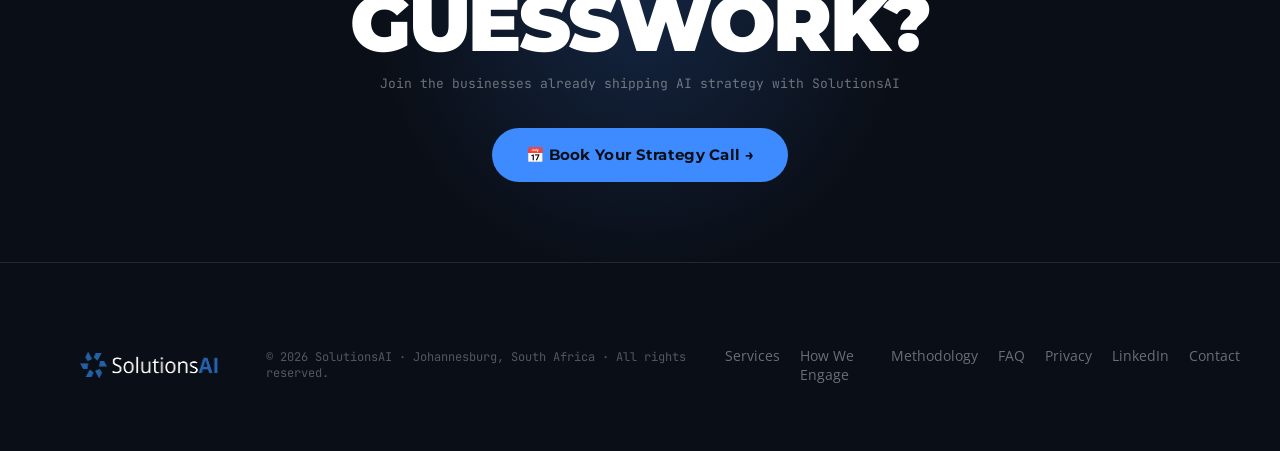
==== commit e1dddb6a: "fix: hero clipping, dark-mode select options, custom-apps visibility Three reported issues:  1. HERO" ====
--- a/index.html
+++ b/index.html
@@ -150,7 +150,7 @@
       <canvas></canvas>
     </div>
     <div class="hero-content">
-      <span class="hero-label">AI Consulting & Implementation · Built for Mid-Market Businesses</span>
+      <span class="hero-label">AI Consulting, Implementation &amp; Custom Apps · For Mid-Market Businesses</span>
       <h1 class="hero-heading">
         <span class="hero-line">
           <span class="word">AI</span>
@@ -497,15 +497,13 @@
               <option>AI Blueprint</option>
               <option>Custom AI Project</option>
               <option>AI Technology Partnership</option>
-              <option>AI Agents & Automation</option>
+              <option>AI Agents &amp; Automation</option>
+              <option>AI Training &amp; Enablement</option>
               <option>Voice AI</option>
-              <option>AI Auditing & Compliance</option>
-              <option>Customer Support Automation</option>
-              <option>Back-Office Automation</option>
-              <option>Scheduling & CRM</option>
-              <option>Business Ops Automation</option>
-              <option>Data & Analytics Automation</option>
-              <option>AI Strategy & Integration</option>
+              <option>Customer Support</option>
+              <option>Data &amp; Analytics</option>
+              <option>Custom-Built Applications</option>
+              <option>Other / Not sure yet</option>
             </select>
             <textarea name="message" placeholder="Tell us about your challenge..." class="form-textarea" rows="4"></textarea>
             <button type="submit" class="btn btn--primary form-submit">Send Message →</button>
--- a/css/bold.css
+++ b/css/bold.css
@@ -82,7 +82,12 @@
 .theme-toggle { color: #fff !important; mix-blend-mode: normal; }
 
 /* ───── HERO ───── */
-.hero { background: var(--bold-bg) !important; min-height: 100vh; }
+.hero {
+  background: var(--bold-bg) !important;
+  min-height: 100vh;
+  /* push content below the fixed nav so the hero label isn't clipped */
+  padding-top: clamp(110px, 14vh, 150px) !important;
+}
 #hero-canvas { opacity: 0.4 !important; }
 .hero-label {
   font-family: var(--font-mono) !important;
@@ -263,6 +268,18 @@
   border: 1px solid var(--bold-border) !important;
   color: #fff !important;
   border-radius: 8px !important;
+}
+/* native <option> elements use OS styling by default and ignore the parent's
+   color/bg — set them explicitly so the dropdown is readable in dark mode */
+.form-field option,
+select.form-field option {
+  background: var(--bold-bg) !important;
+  color: var(--bold-text) !important;
+}
+:root[data-theme="light"] .form-field option,
+:root[data-theme="light"] select.form-field option {
+  background: #ffffff !important;
+  color: var(--bold-text) !important;
 }
 .form-field:focus, .form-textarea:focus { border-color: var(--bold-accent) !important; outline: none; }
 .form-field::placeholder, .form-textarea::placeholder { color: var(--bold-text-mute) !important; }
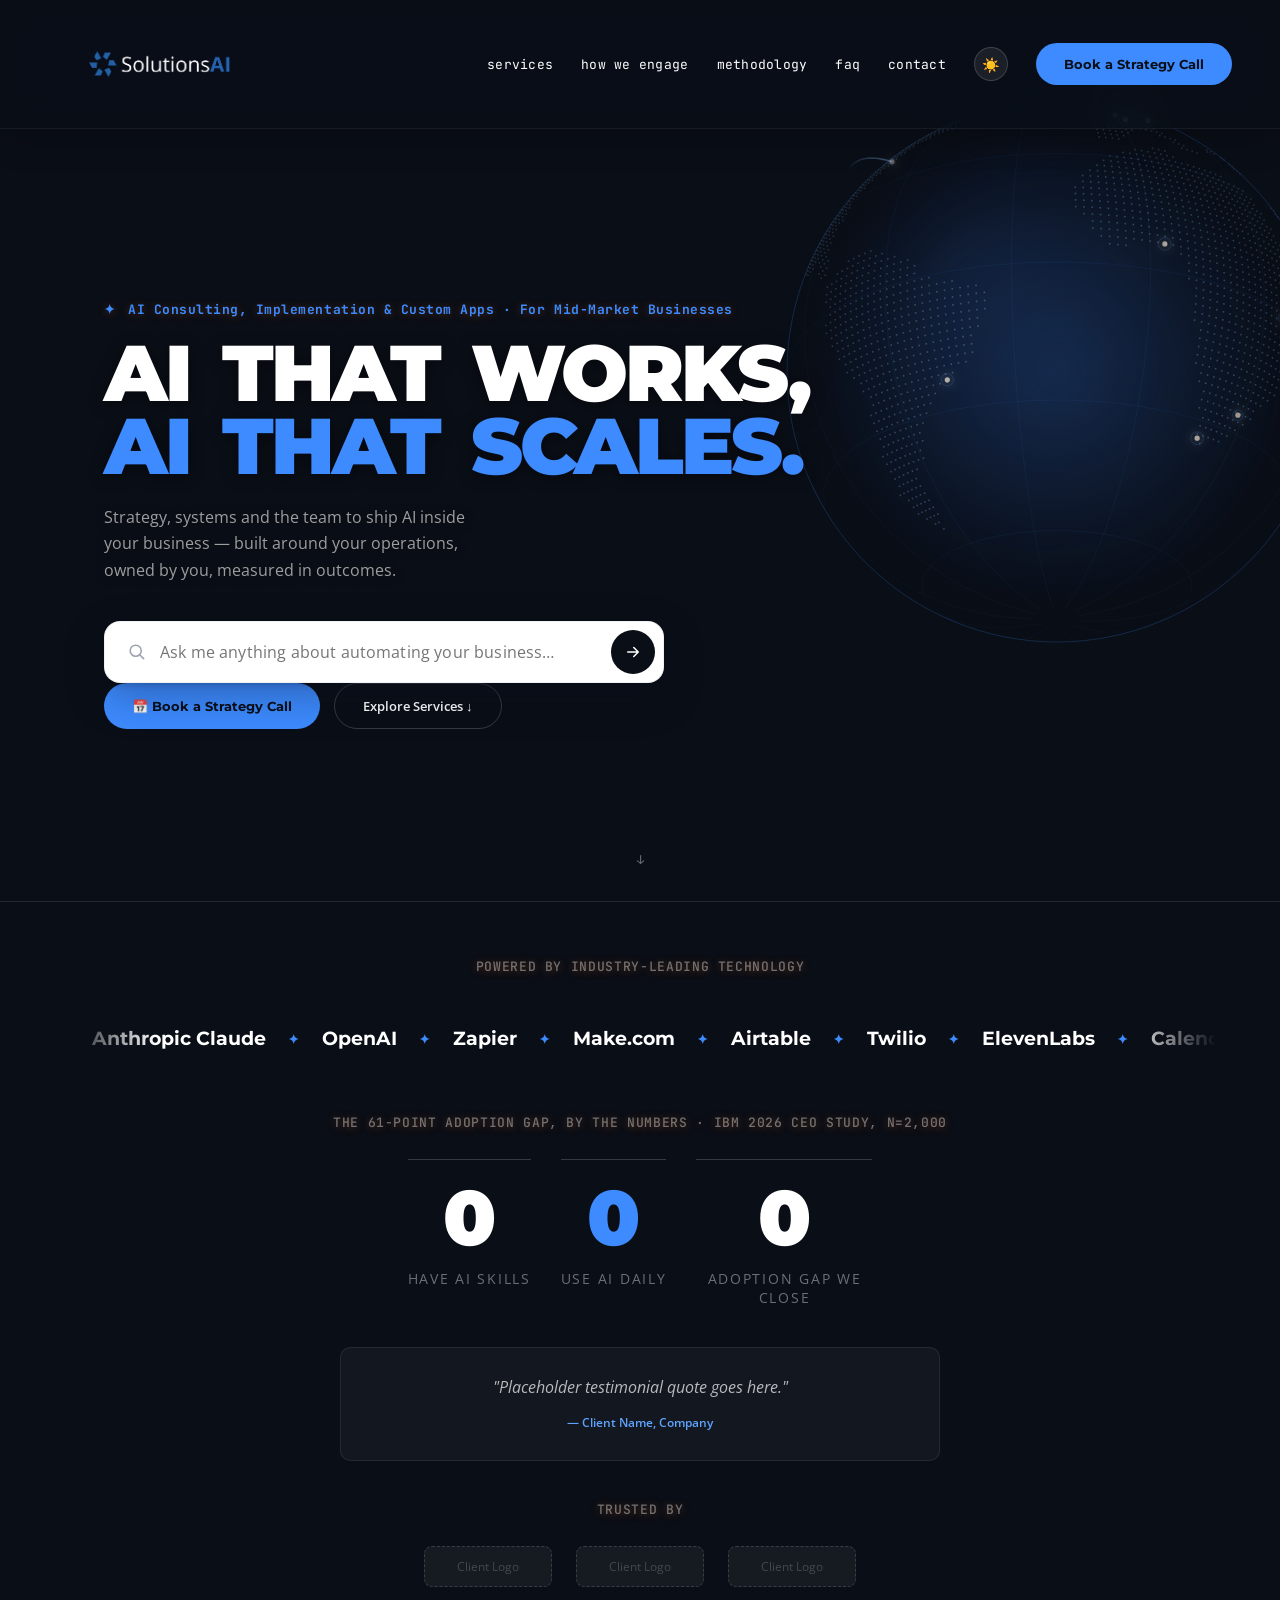
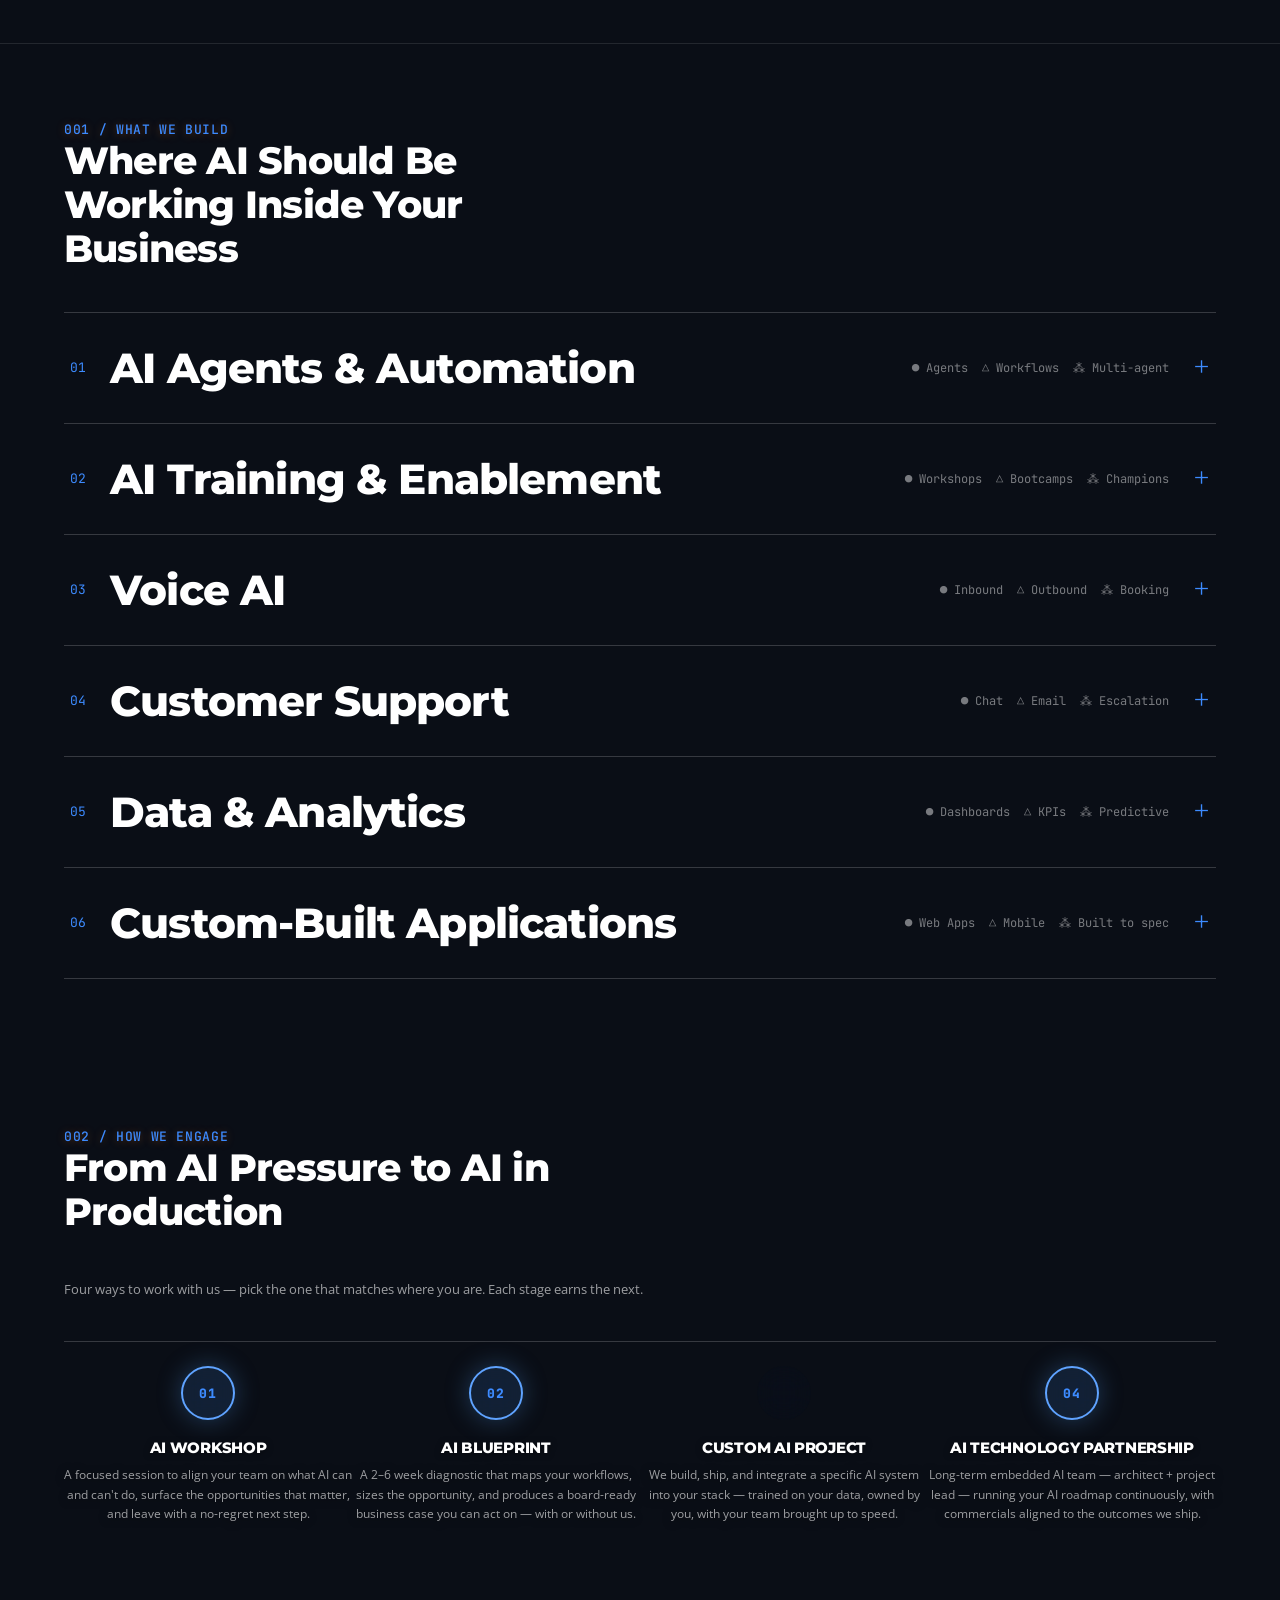
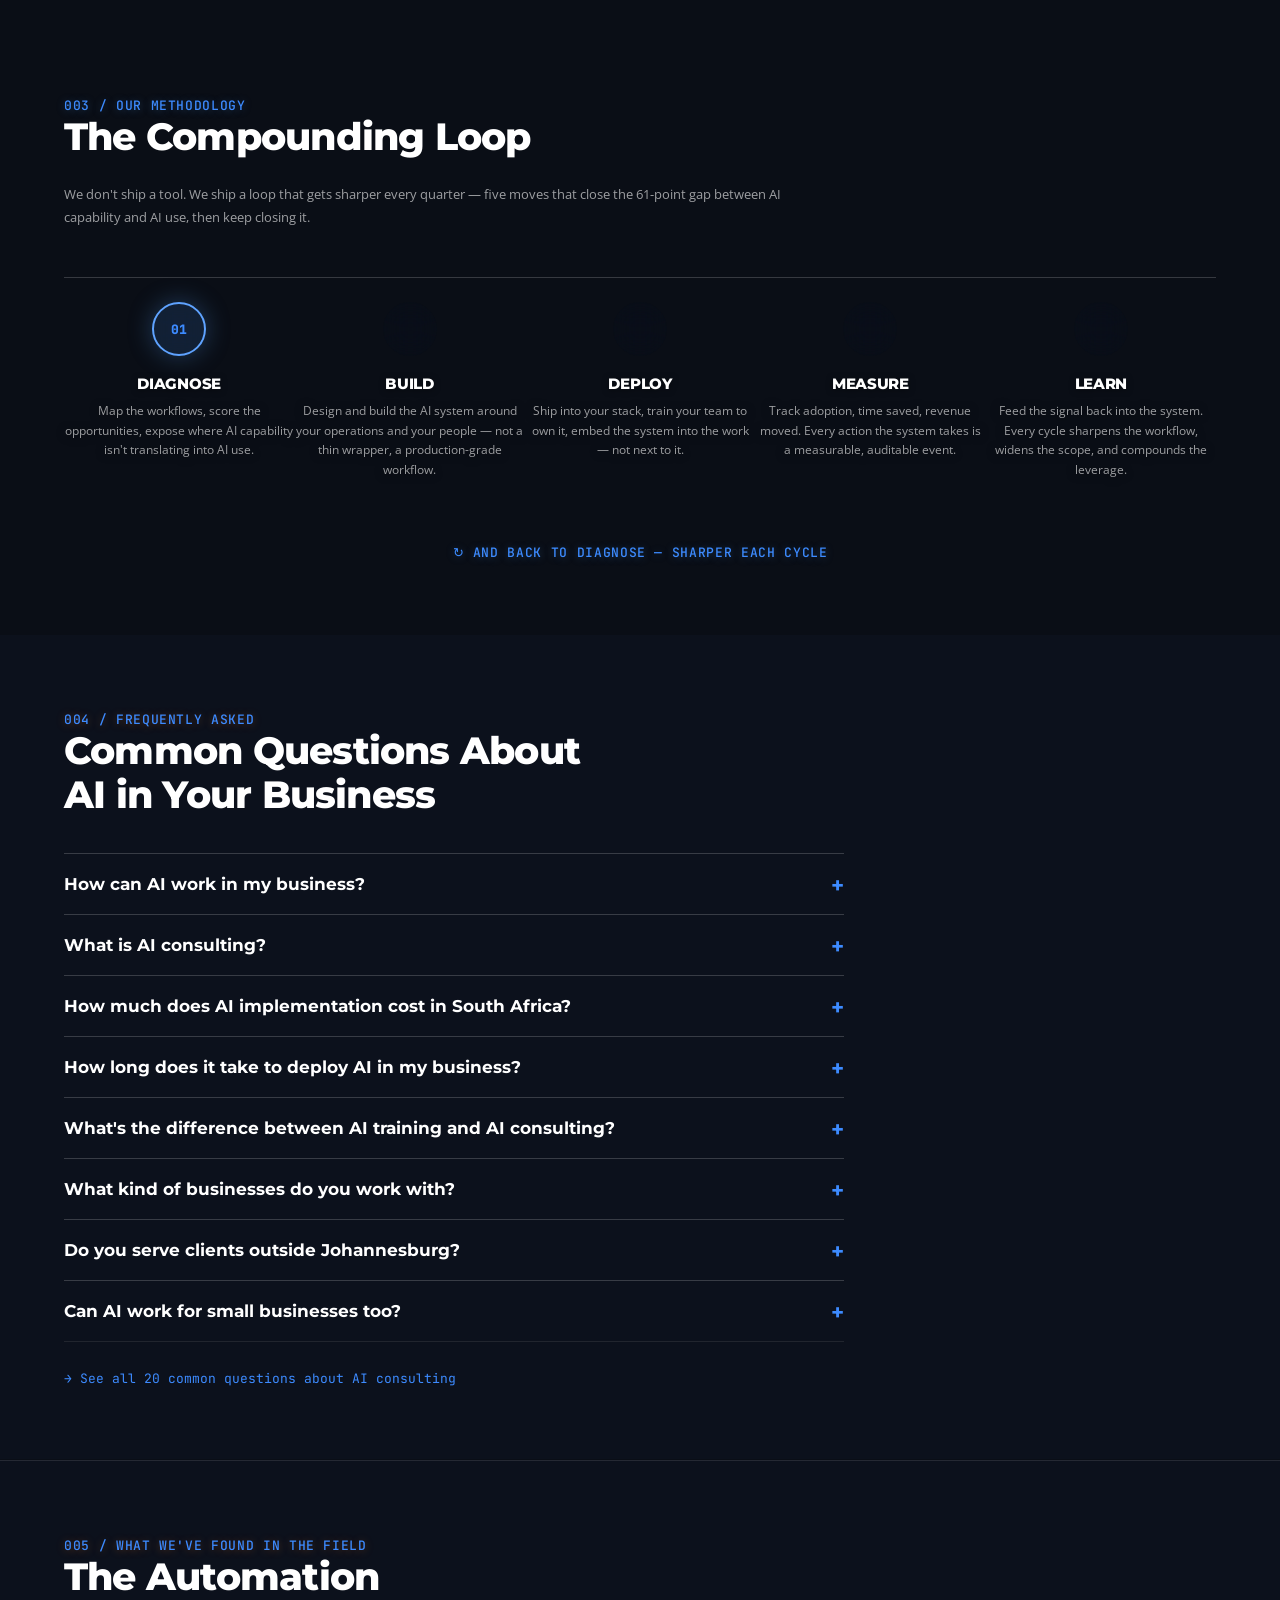
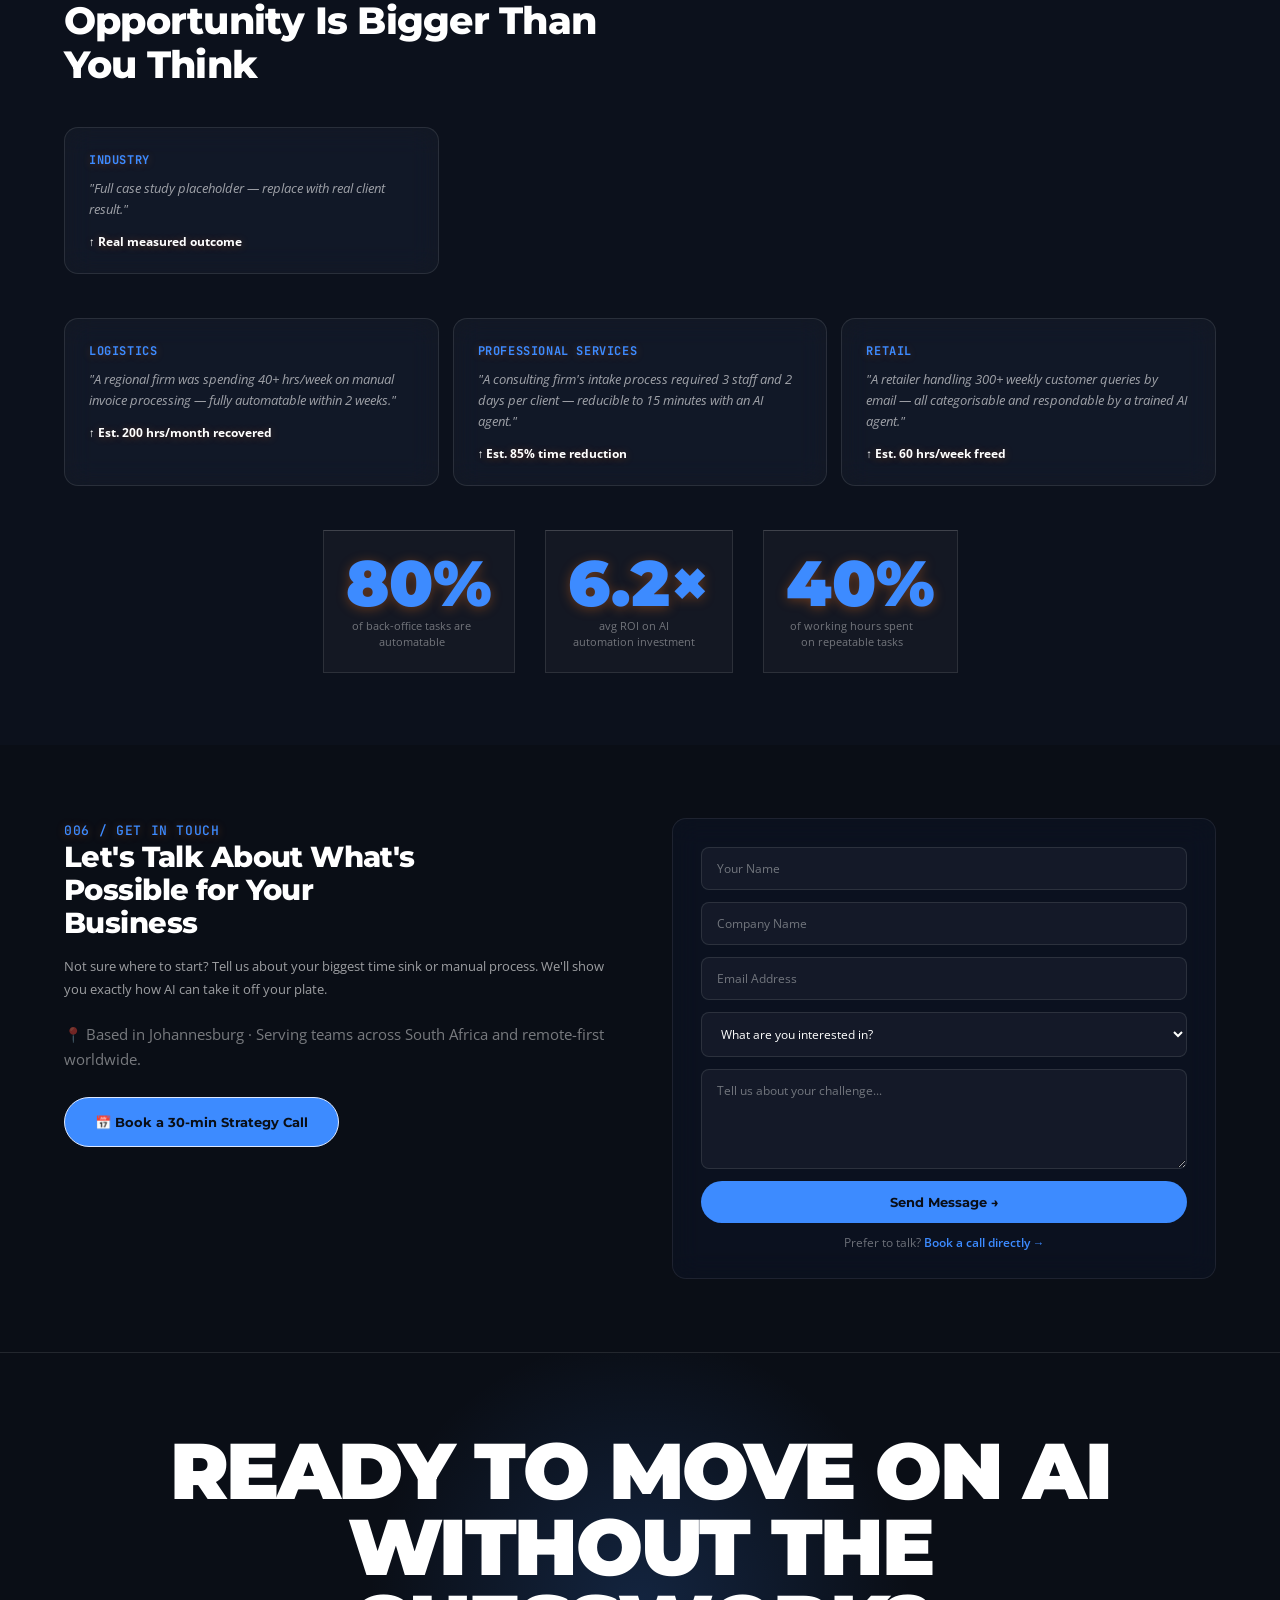
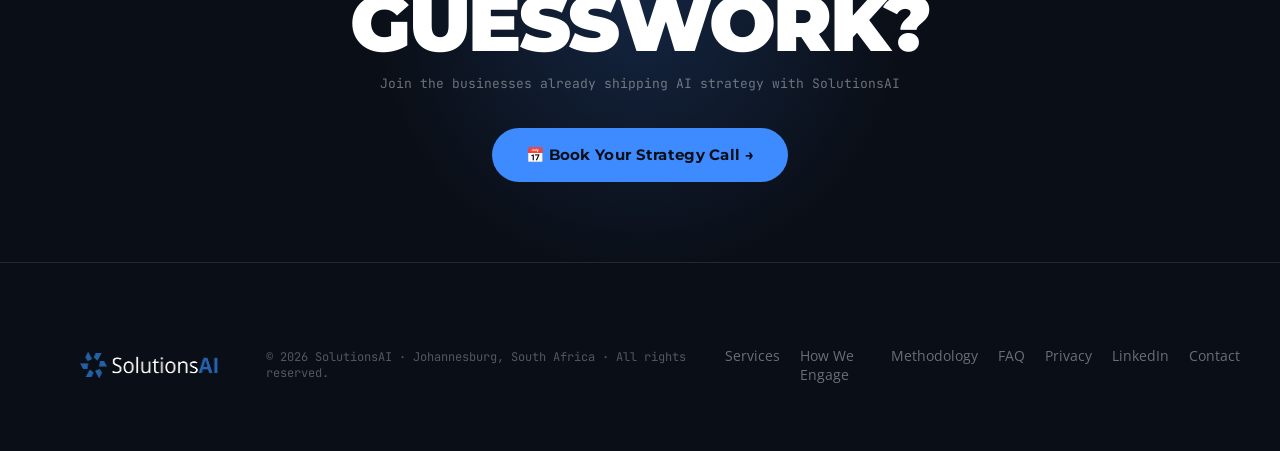
==== commit 4a2c4acd: "feat: services rows now expand to show sub-menu descriptions Under 001 / What We Build, each of the " ====
--- a/index.html
+++ b/index.html
@@ -269,47 +269,131 @@
       <h2 class="section-heading" style="font-size:2.4rem; margin-bottom:40px; max-width:560px;">Where AI Should Be Working Inside Your Business</h2>
       <div class="services-grid services-grid--rows">
 
-        <a href="#contact" class="svc-row" data-category="ai-agents">
-          <span class="svc-row-num">01</span>
-          <span class="svc-row-title">AI Agents &amp; Automation</span>
-          <span class="svc-row-tags">● Agents&nbsp;&nbsp;△ Workflows&nbsp;&nbsp;⁂ Multi-agent</span>
-          <span class="svc-row-arrow">↗</span>
-        </a>
-
-        <a href="#contact" class="svc-row" data-category="ai-training">
-          <span class="svc-row-num">02</span>
-          <span class="svc-row-title">AI Training &amp; Enablement</span>
-          <span class="svc-row-tags">● Workshops&nbsp;&nbsp;△ Bootcamps&nbsp;&nbsp;⁂ Champions</span>
-          <span class="svc-row-arrow">↗</span>
-        </a>
-
-        <a href="#contact" class="svc-row" data-category="voice-ai">
-          <span class="svc-row-num">03</span>
-          <span class="svc-row-title">Voice AI</span>
-          <span class="svc-row-tags">● Inbound&nbsp;&nbsp;△ Outbound&nbsp;&nbsp;⁂ Booking</span>
-          <span class="svc-row-arrow">↗</span>
-        </a>
-
-        <a href="#contact" class="svc-row" data-category="customer-support">
-          <span class="svc-row-num">04</span>
-          <span class="svc-row-title">Customer Support</span>
-          <span class="svc-row-tags">● Chat&nbsp;&nbsp;△ Email&nbsp;&nbsp;⁂ Escalation</span>
-          <span class="svc-row-arrow">↗</span>
-        </a>
-
-        <a href="#contact" class="svc-row" data-category="data-analytics">
-          <span class="svc-row-num">05</span>
-          <span class="svc-row-title">Data &amp; Analytics</span>
-          <span class="svc-row-tags">● Dashboards&nbsp;&nbsp;△ KPIs&nbsp;&nbsp;⁂ Predictive</span>
-          <span class="svc-row-arrow">↗</span>
-        </a>
-
-        <a href="#contact" class="svc-row" data-category="custom-apps">
-          <span class="svc-row-num">06</span>
-          <span class="svc-row-title">Custom-Built Applications</span>
-          <span class="svc-row-tags">● Web Apps&nbsp;&nbsp;△ Mobile&nbsp;&nbsp;⁂ Built to spec</span>
-          <span class="svc-row-arrow">↗</span>
-        </a>
+        <details class="svc-details" data-category="ai-agents">
+          <summary class="svc-row">
+            <span class="svc-row-num">01</span>
+            <span class="svc-row-title">AI Agents &amp; Automation</span>
+            <span class="svc-row-tags">● Agents&nbsp;&nbsp;△ Workflows&nbsp;&nbsp;⁂ Multi-agent</span>
+            <span class="svc-row-arrow" aria-hidden="true">+</span>
+          </summary>
+          <div class="svc-row-detail">
+            <p class="svc-row-desc">Custom AI agents and end-to-end workflow automation built around your specific processes. We design, build and integrate agents that live inside your existing tools &mdash; Slack, your CRM, your ops platform &mdash; and escalate cleanly when they hit something they shouldn't decide. Most useful where one repeatable process is consuming a person's full attention.</p>
+            <ul class="svc-row-list">
+              <li>Custom AI Agents</li>
+              <li>Workflow Automation</li>
+              <li>Multi-Agent Systems</li>
+              <li>Department-Specific Agents (Support, Finance, HR, Ops)</li>
+              <li>API-Integrated Automation</li>
+              <li>Internal Tooling Agents</li>
+            </ul>
+            <a href="#contact" class="svc-row-cta">Talk to us about this →</a>
+          </div>
+        </details>
+
+        <details class="svc-details" data-category="ai-training">
+          <summary class="svc-row">
+            <span class="svc-row-num">02</span>
+            <span class="svc-row-title">AI Training &amp; Enablement</span>
+            <span class="svc-row-tags">● Workshops&nbsp;&nbsp;△ Bootcamps&nbsp;&nbsp;⁂ Champions</span>
+            <span class="svc-row-arrow" aria-hidden="true">+</span>
+          </summary>
+          <div class="svc-row-detail">
+            <p class="svc-row-desc">Workshops, bootcamps and upskilling so your team builds with AI themselves. We close the gap between AI capability (86% of employees can use AI) and AI adoption (only 25% do daily) &mdash; through prompt engineering, ChatGPT / Claude / Copilot tool training, executive briefings, and internal AI Champion programs tailored to your industry.</p>
+            <ul class="svc-row-list">
+              <li>Team AI Fluency Workshops</li>
+              <li>Executive AI Briefings</li>
+              <li>Prompt Engineering Bootcamps</li>
+              <li>ChatGPT, Claude &amp; Copilot Tool Training</li>
+              <li>Internal AI Champion Programs</li>
+              <li>Custom Industry Curriculum</li>
+            </ul>
+            <a href="#contact" class="svc-row-cta">Talk to us about this →</a>
+          </div>
+        </details>
+
+        <details class="svc-details" data-category="voice-ai">
+          <summary class="svc-row">
+            <span class="svc-row-num">03</span>
+            <span class="svc-row-title">Voice AI</span>
+            <span class="svc-row-tags">● Inbound&nbsp;&nbsp;△ Outbound&nbsp;&nbsp;⁂ Booking</span>
+            <span class="svc-row-arrow" aria-hidden="true">+</span>
+          </summary>
+          <div class="svc-row-detail">
+            <p class="svc-row-desc">Inbound and outbound voice agents for businesses that handle calls at volume. Bookings, reservations, FAQ triage, lead qualification, reminder calls, and voice-based support &mdash; all wired into your calendar and CRM so the agent actually creates appointments and writes back to your stack, not just transcripts.</p>
+            <ul class="svc-row-list">
+              <li>Inbound Phone Agents</li>
+              <li>Outbound Phone Agents</li>
+              <li>Appointment-Booking Voice Agents</li>
+              <li>Voice-Based Customer Support</li>
+              <li>Lead Qualification Calls</li>
+              <li>Reminder &amp; Re-engagement Campaigns</li>
+            </ul>
+            <a href="#contact" class="svc-row-cta">Talk to us about this →</a>
+          </div>
+        </details>
+
+        <details class="svc-details" data-category="customer-support">
+          <summary class="svc-row">
+            <span class="svc-row-num">04</span>
+            <span class="svc-row-title">Customer Support</span>
+            <span class="svc-row-tags">● Chat&nbsp;&nbsp;△ Email&nbsp;&nbsp;⁂ Escalation</span>
+            <span class="svc-row-arrow" aria-hidden="true">+</span>
+          </summary>
+          <div class="svc-row-detail">
+            <p class="svc-row-desc">AI chat agents, returns and refunds automation, order-tracking agents and escalation handling. Handles the 60&ndash;80% of tickets that are repetitive, escalates the rest to humans with full context, and writes summaries back into Zendesk, Intercom, Freshdesk or HubSpot. Faster response times, higher CSAT, less burnout on the support team.</p>
+            <ul class="svc-row-list">
+              <li>AI Chat Support Agents</li>
+              <li>Returns &amp; Refunds Automation</li>
+              <li>Order Tracking Agents</li>
+              <li>Escalation Handling</li>
+              <li>Product Query Agents</li>
+              <li>CRM Integration (Zendesk, Intercom, Freshdesk, HubSpot)</li>
+            </ul>
+            <a href="#contact" class="svc-row-cta">Talk to us about this →</a>
+          </div>
+        </details>
+
+        <details class="svc-details" data-category="data-analytics">
+          <summary class="svc-row">
+            <span class="svc-row-num">05</span>
+            <span class="svc-row-title">Data &amp; Analytics</span>
+            <span class="svc-row-tags">● Dashboards&nbsp;&nbsp;△ KPIs&nbsp;&nbsp;⁂ Predictive</span>
+            <span class="svc-row-arrow" aria-hidden="true">+</span>
+          </summary>
+          <div class="svc-row-detail">
+            <p class="svc-row-desc">Automated dashboards that explain themselves, KPI agents that flag anomalies before a human notices, ETL automation, data cleaning, and predictive analytics on top of your sales pipeline. Most reporting work that currently consumes a full FTE can be reduced to a single Slack message.</p>
+            <ul class="svc-row-list">
+              <li>Automated Dashboards</li>
+              <li>KPI Monitoring Agents</li>
+              <li>Anomaly Detection</li>
+              <li>Data Cleaning &amp; ETL Automation</li>
+              <li>Predictive Analytics</li>
+              <li>Reporting Automation</li>
+            </ul>
+            <a href="#contact" class="svc-row-cta">Talk to us about this →</a>
+          </div>
+        </details>
+
+        <details class="svc-details" data-category="custom-apps">
+          <summary class="svc-row">
+            <span class="svc-row-num">06</span>
+            <span class="svc-row-title">Custom-Built Applications</span>
+            <span class="svc-row-tags">● Web Apps&nbsp;&nbsp;△ Mobile&nbsp;&nbsp;⁂ Built to spec</span>
+            <span class="svc-row-arrow" aria-hidden="true">+</span>
+          </summary>
+          <div class="svc-row-detail">
+            <p class="svc-row-desc">When the off-the-shelf option doesn't fit, we build the application around your operations rather than the other way around. Custom web apps, mobile apps, internal tools, customer portals and API integrations &mdash; all with AI baked in where it earns its keep. Typically 6&ndash;12 weeks from kickoff to production.</p>
+            <ul class="svc-row-list">
+              <li>Custom Web Applications</li>
+              <li>Mobile Apps (iOS &amp; Android)</li>
+              <li>Internal Tools &amp; Admin Portals</li>
+              <li>Customer-Facing Platforms</li>
+              <li>API Integrations &amp; Middleware</li>
+              <li>Custom AI Dashboards</li>
+            </ul>
+            <a href="#contact" class="svc-row-cta">Talk to us about this →</a>
+          </div>
+        </details>
 
       </div>
     </div>
--- a/css/bold.css
+++ b/css/bold.css
@@ -498,18 +498,28 @@
   text-decoration: underline; text-underline-offset: 3px;
 }
 
-/* ───── SERVICES — 5 NUMBERED ROWS (replaces card grid) ───── */
+/* ───── SERVICES — NUMBERED ROWS WITH EXPANDING SUB-MENU ───── */
 .services-grid.services-grid--rows { display: block !important; gap: 0 !important; background: transparent !important; border: none !important; }
+.svc-details {
+  display: block;
+  border-top: 1px solid var(--bold-border-2);
+}
+.svc-details:last-child {
+  border-bottom: 1px solid var(--bold-border-2);
+}
 .svc-row {
   display: flex; align-items: center; gap: 24px;
   padding: 30px 6px;
-  border-top: 1px solid var(--bold-border-2);
   text-decoration: none;
   transition: padding-left 0.35s ease, background 0.35s ease;
   position: relative;
-}
-.svc-row:last-child { border-bottom: 1px solid var(--bold-border-2); }
-.svc-row:hover { padding-left: 22px; background: linear-gradient(90deg, rgba(61,139,255,0.10), transparent); }
+  cursor: pointer;
+  list-style: none;
+}
+.svc-row::-webkit-details-marker { display: none; }
+.svc-row::marker { content: ''; }
+.svc-row:hover,
+.svc-details[open] > .svc-row { padding-left: 22px; background: linear-gradient(90deg, rgba(61,139,255,0.10), transparent); }
 .svc-row-num {
   font-family: var(--font-mono);
   font-size: 13px;
@@ -532,14 +542,77 @@
 }
 .svc-row-arrow {
   font-family: 'Montserrat', sans-serif;
-  font-size: 1.6rem;
+  font-weight: 300;
+  font-size: 1.9rem;
+  line-height: 1;
   color: var(--bold-accent);
   flex: 0 0 auto;
+  display: inline-block;
   transition: transform 0.35s ease;
 }
-.svc-row:hover .svc-row-arrow { transform: translate(4px, -4px); }
+.svc-details[open] > .svc-row .svc-row-arrow { transform: rotate(45deg); }
+/* expanding sub-menu panel */
+.svc-row-detail {
+  padding: 4px 6px 32px 64px;
+  font-family: 'Open Sans', sans-serif;
+  animation: svc-fade-in 0.35s ease;
+  max-width: 880px;
+}
+@keyframes svc-fade-in {
+  from { opacity: 0; transform: translateY(-6px); }
+  to { opacity: 1; transform: translateY(0); }
+}
+.svc-row-desc {
+  font-size: 1rem;
+  line-height: 1.65;
+  color: var(--bold-text-dim);
+  margin: 0 0 22px;
+}
+.svc-row-list {
+  list-style: none;
+  padding: 0;
+  margin: 0 0 26px;
+  display: grid;
+  grid-template-columns: repeat(auto-fit, minmax(240px, 1fr));
+  gap: 10px 28px;
+}
+.svc-row-list li {
+  position: relative;
+  padding-left: 22px;
+  font-family: var(--font-mono);
+  font-size: 13px;
+  line-height: 1.4;
+  color: var(--bold-text-mute);
+}
+.svc-row-list li::before {
+  content: "✦";
+  position: absolute;
+  left: 0;
+  top: 0;
+  color: var(--bold-accent);
+  font-size: 11px;
+}
+.svc-row-cta {
+  display: inline-flex;
+  align-items: center;
+  gap: 6px;
+  font-family: var(--font-mono);
+  font-size: 13px;
+  color: var(--bold-accent);
+  text-decoration: none;
+  border: 1px solid var(--bold-border-2);
+  padding: 9px 18px;
+  border-radius: 999px;
+  transition: background 0.25s ease, border-color 0.25s ease, color 0.25s ease;
+}
+.svc-row-cta:hover {
+  background: rgba(61,139,255,0.10);
+  border-color: var(--bold-accent);
+}
 @media (max-width: 900px) {
   .svc-row { flex-wrap: wrap; gap: 8px; }
   .svc-row-tags { width: 100%; order: 4; }
   .svc-row-title { flex: 1 1 auto; }
-}
+  .svc-row-detail { padding-left: 12px; padding-right: 12px; }
+  .svc-row-list { grid-template-columns: 1fr; gap: 8px; }
+}
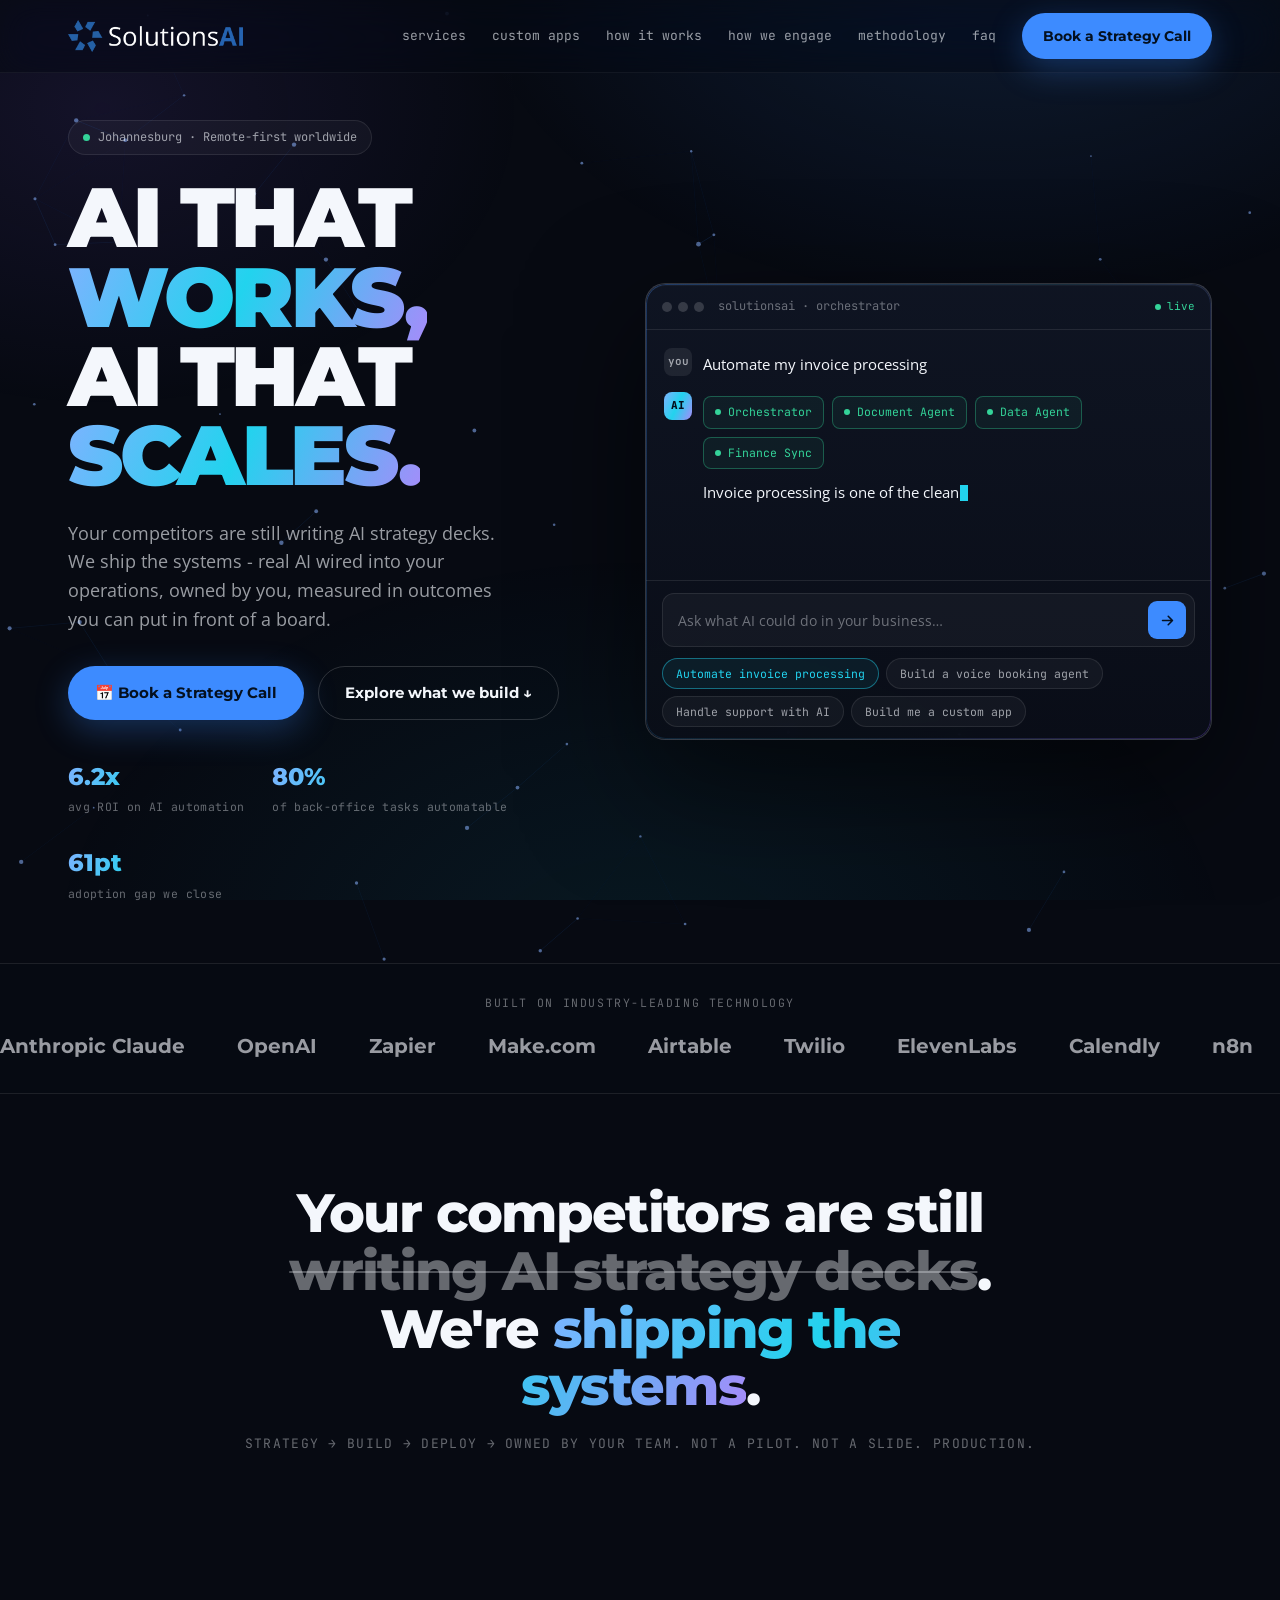
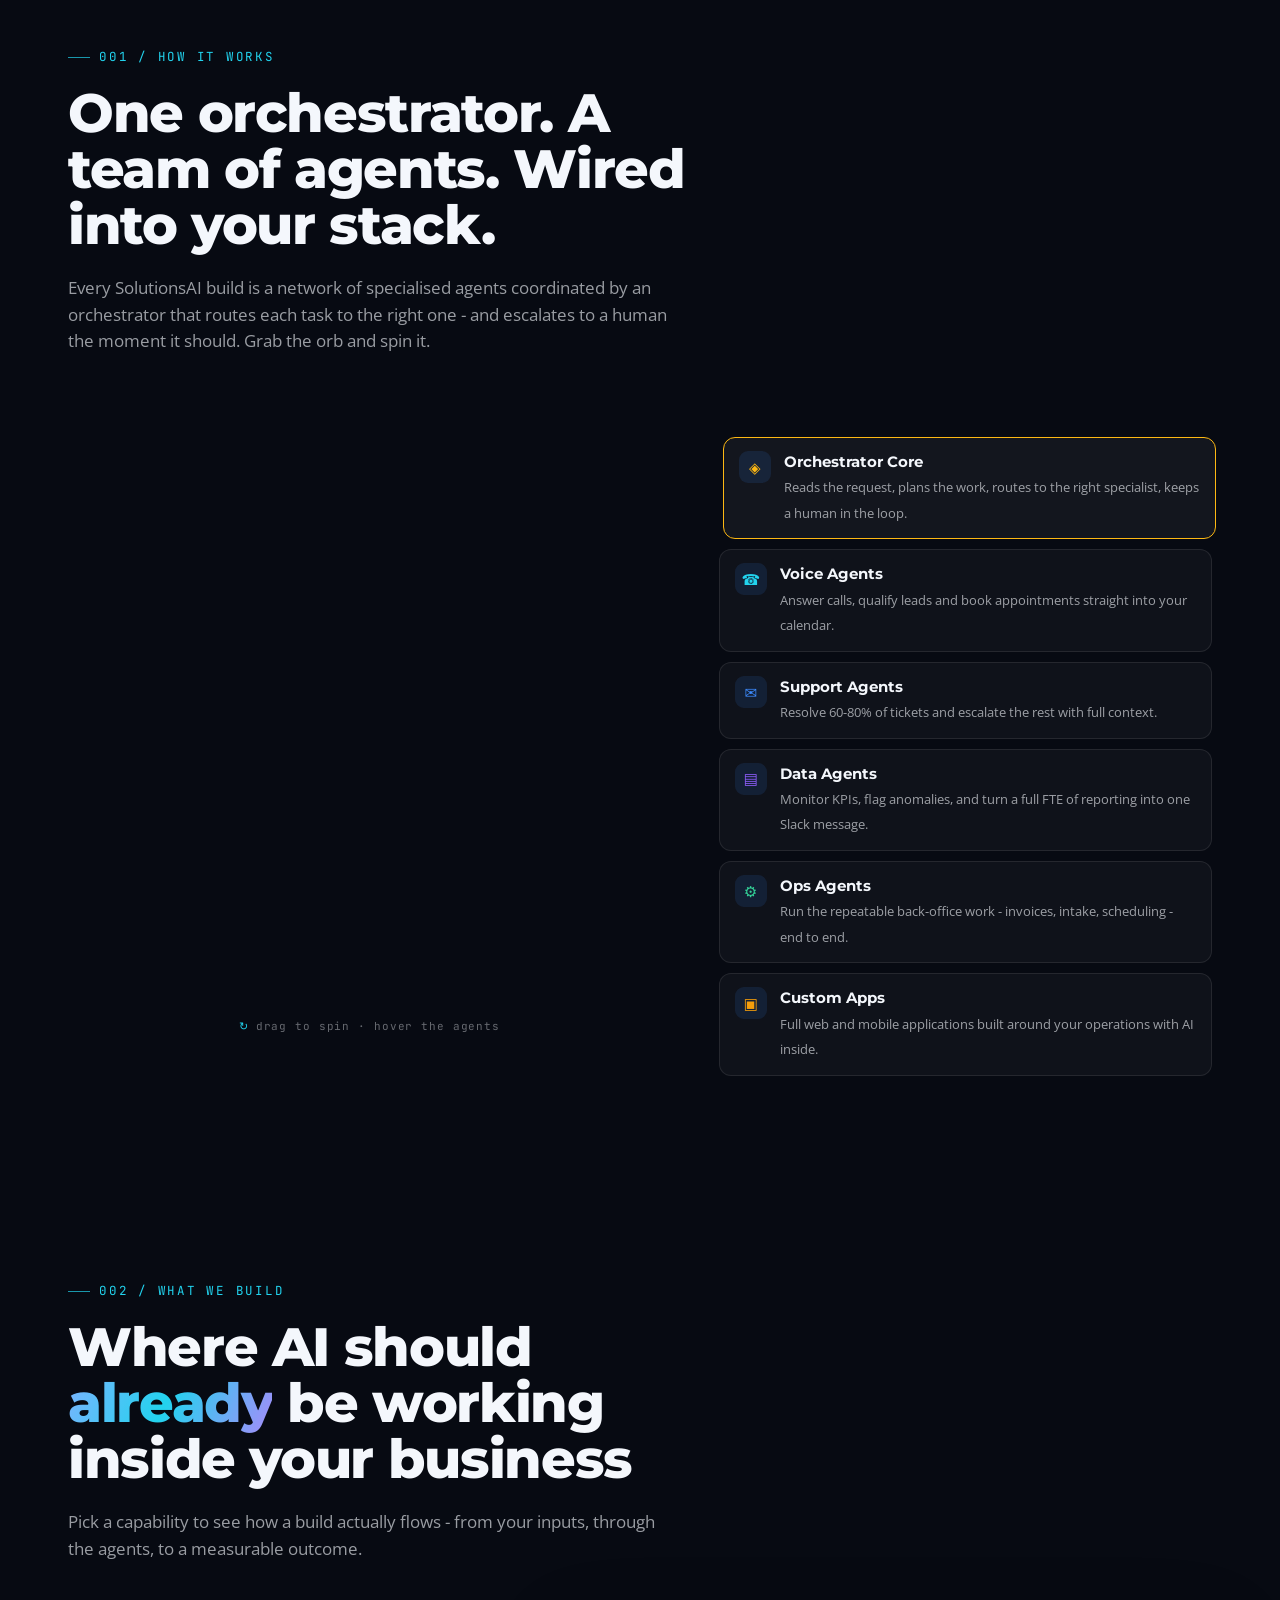
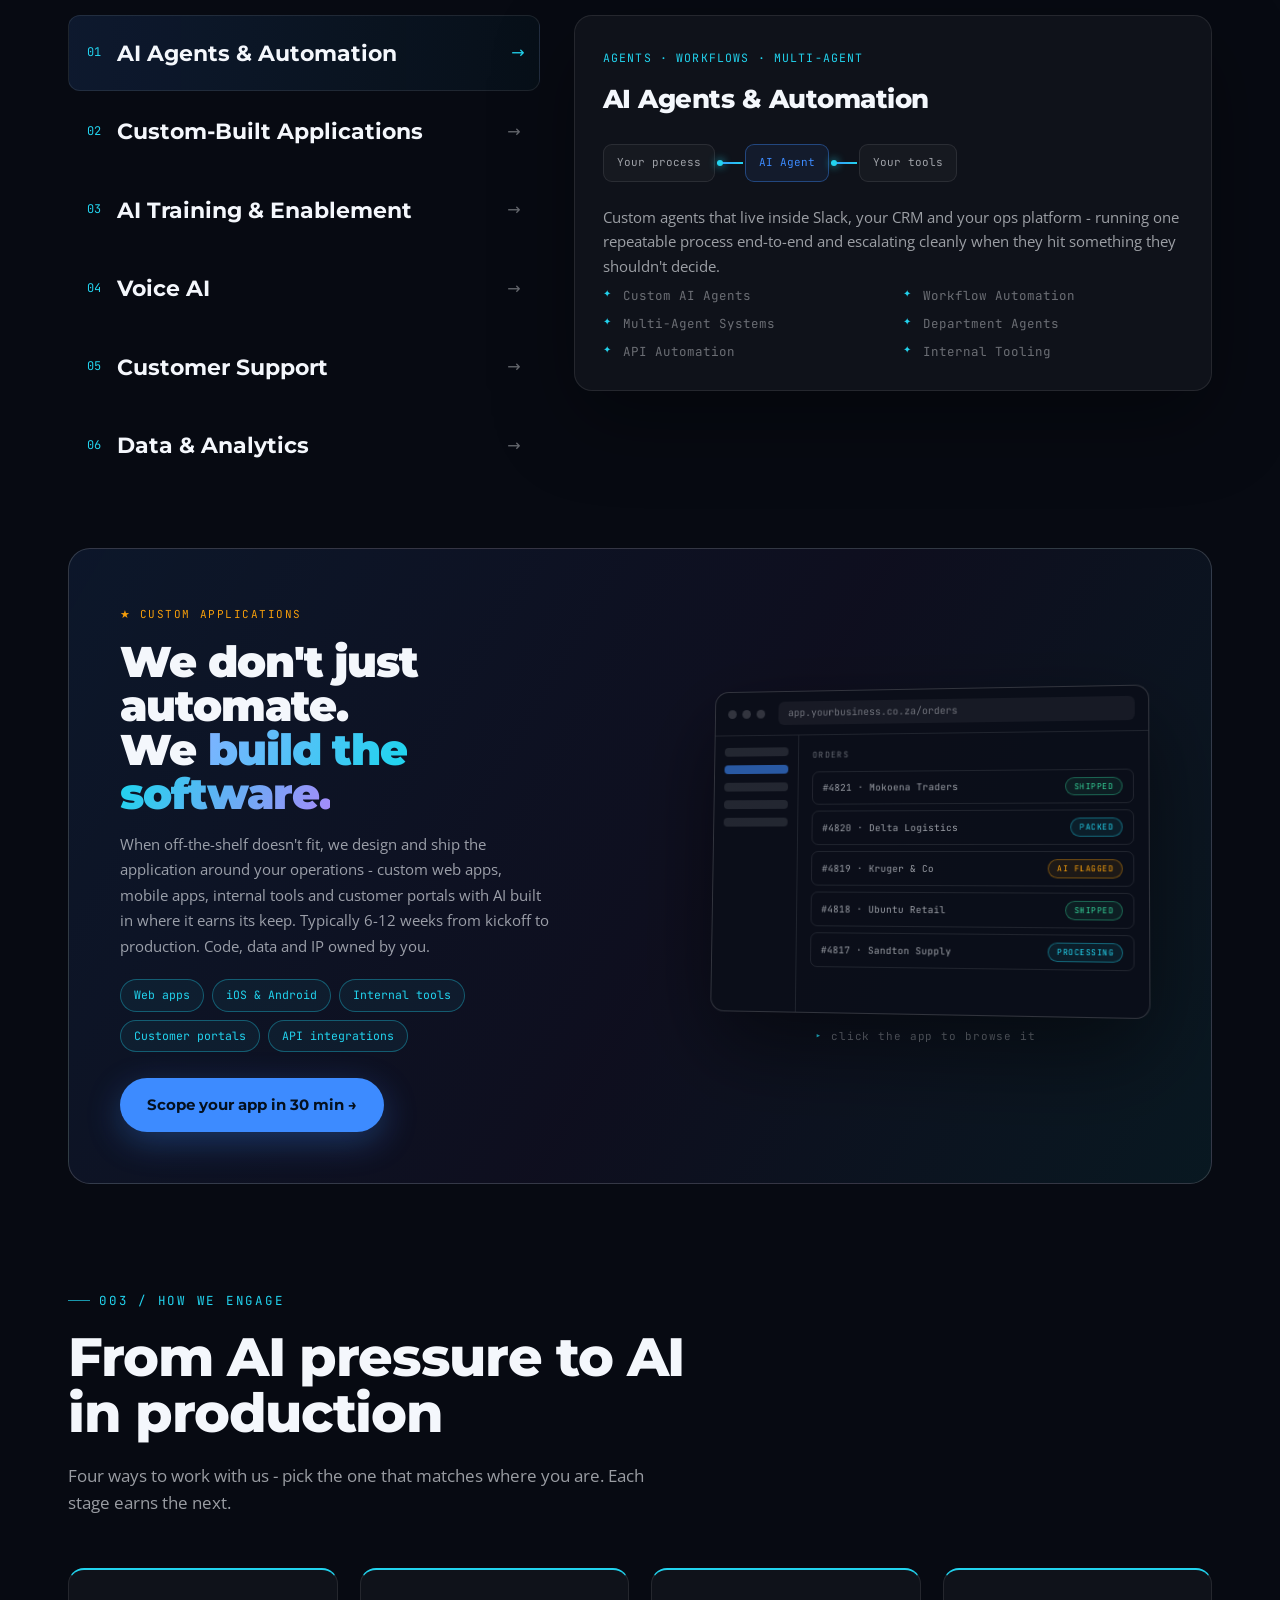
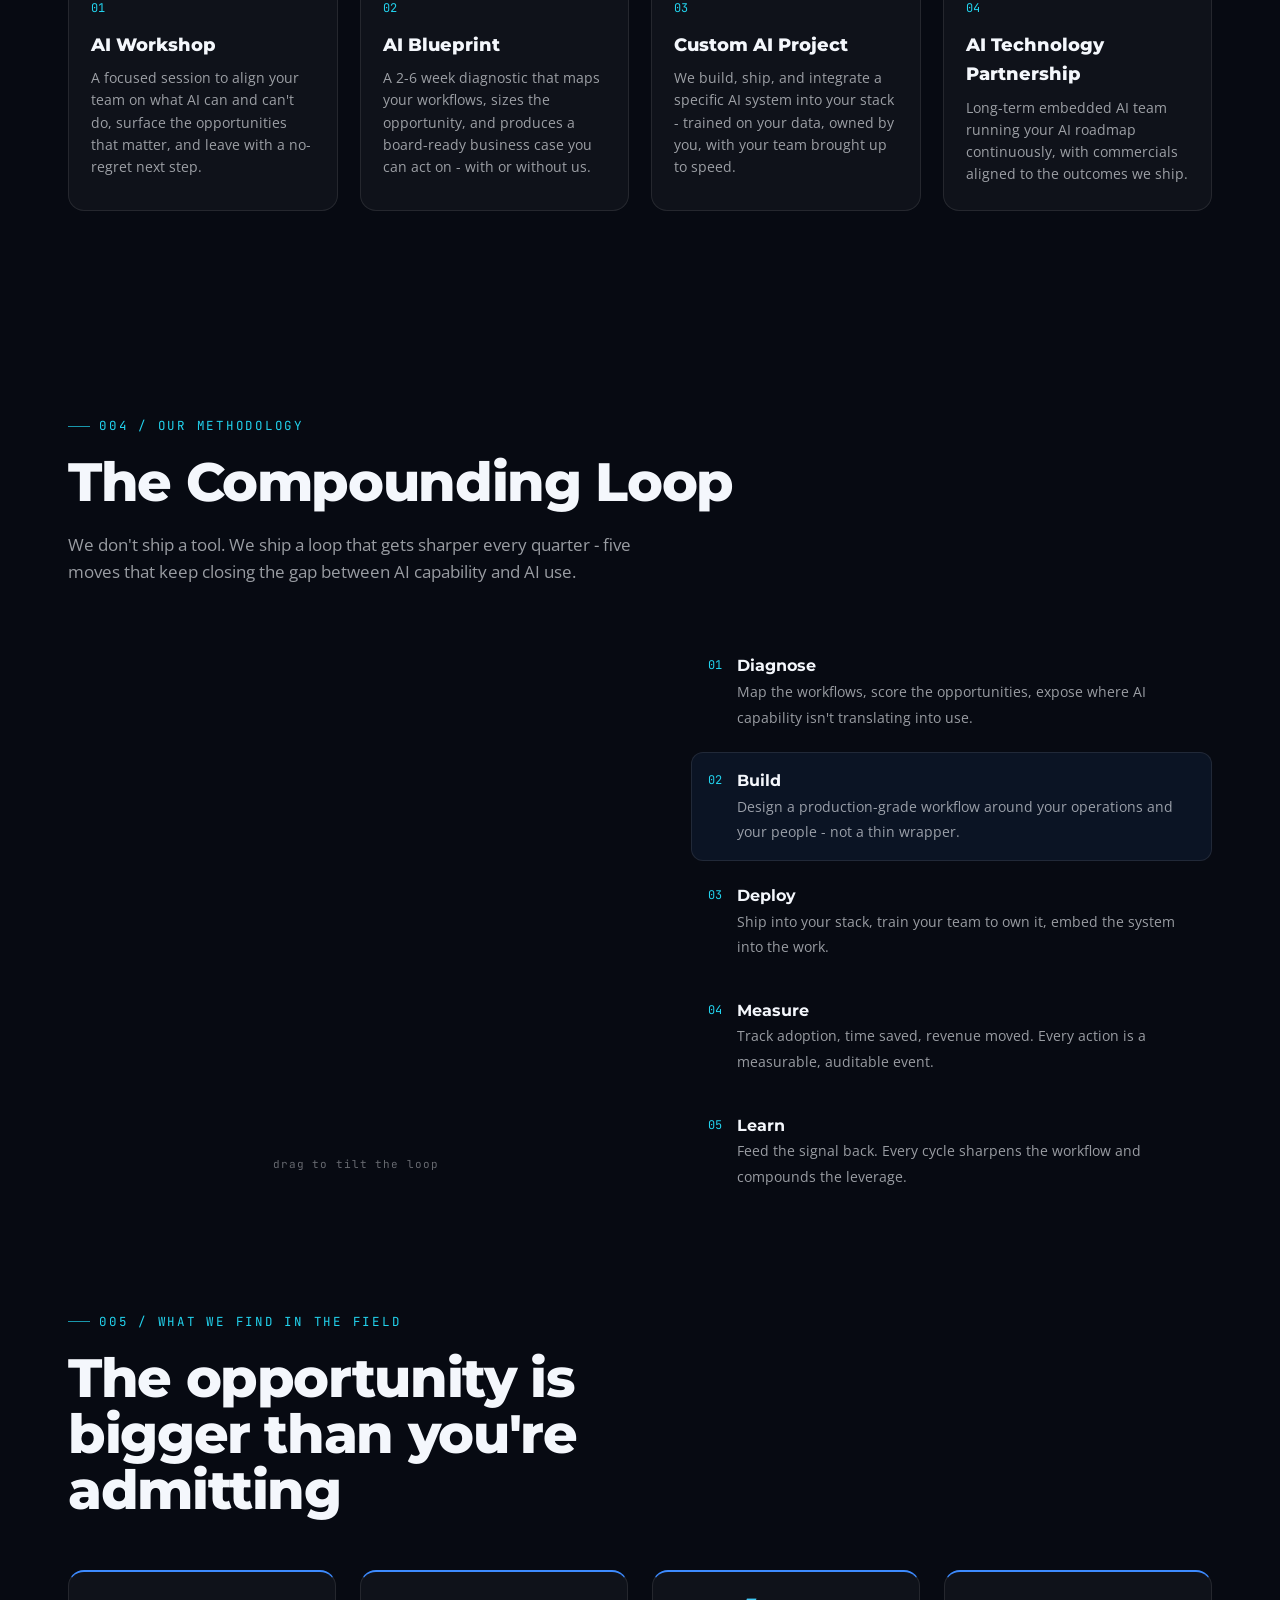
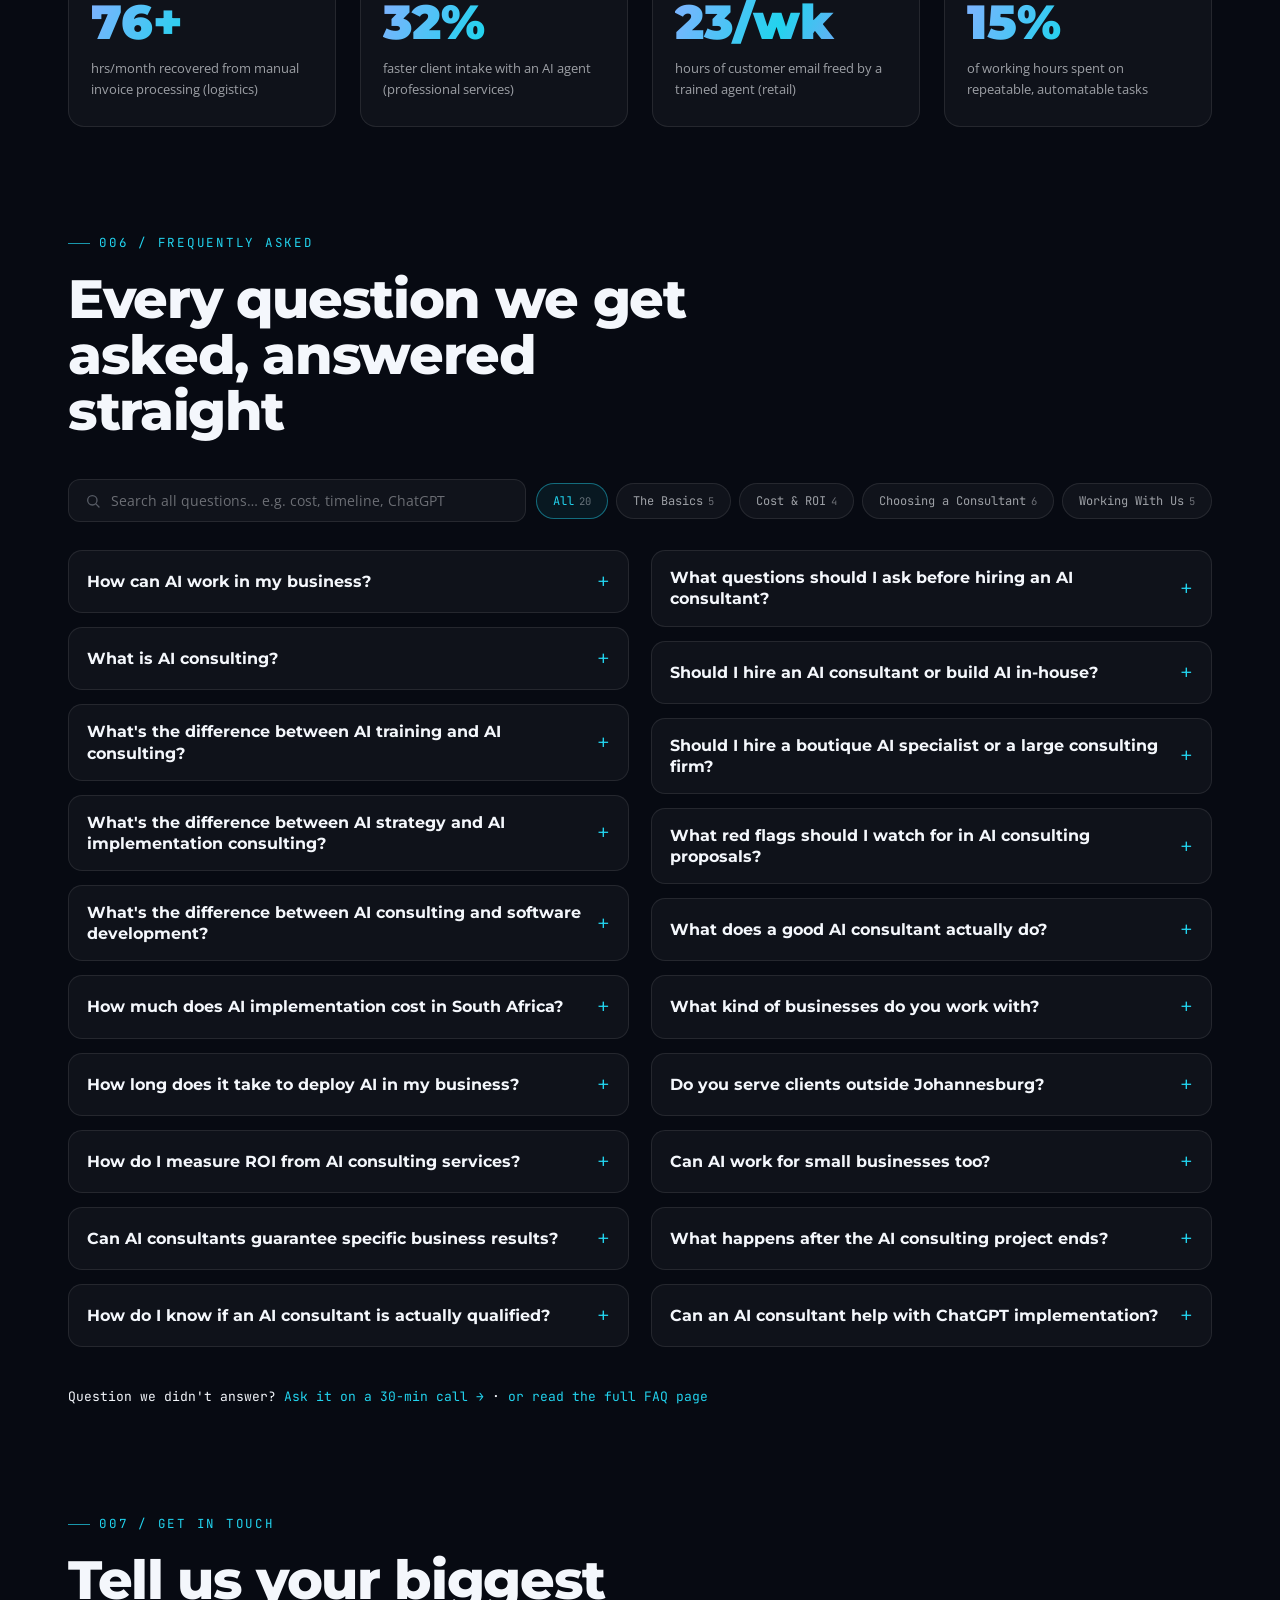
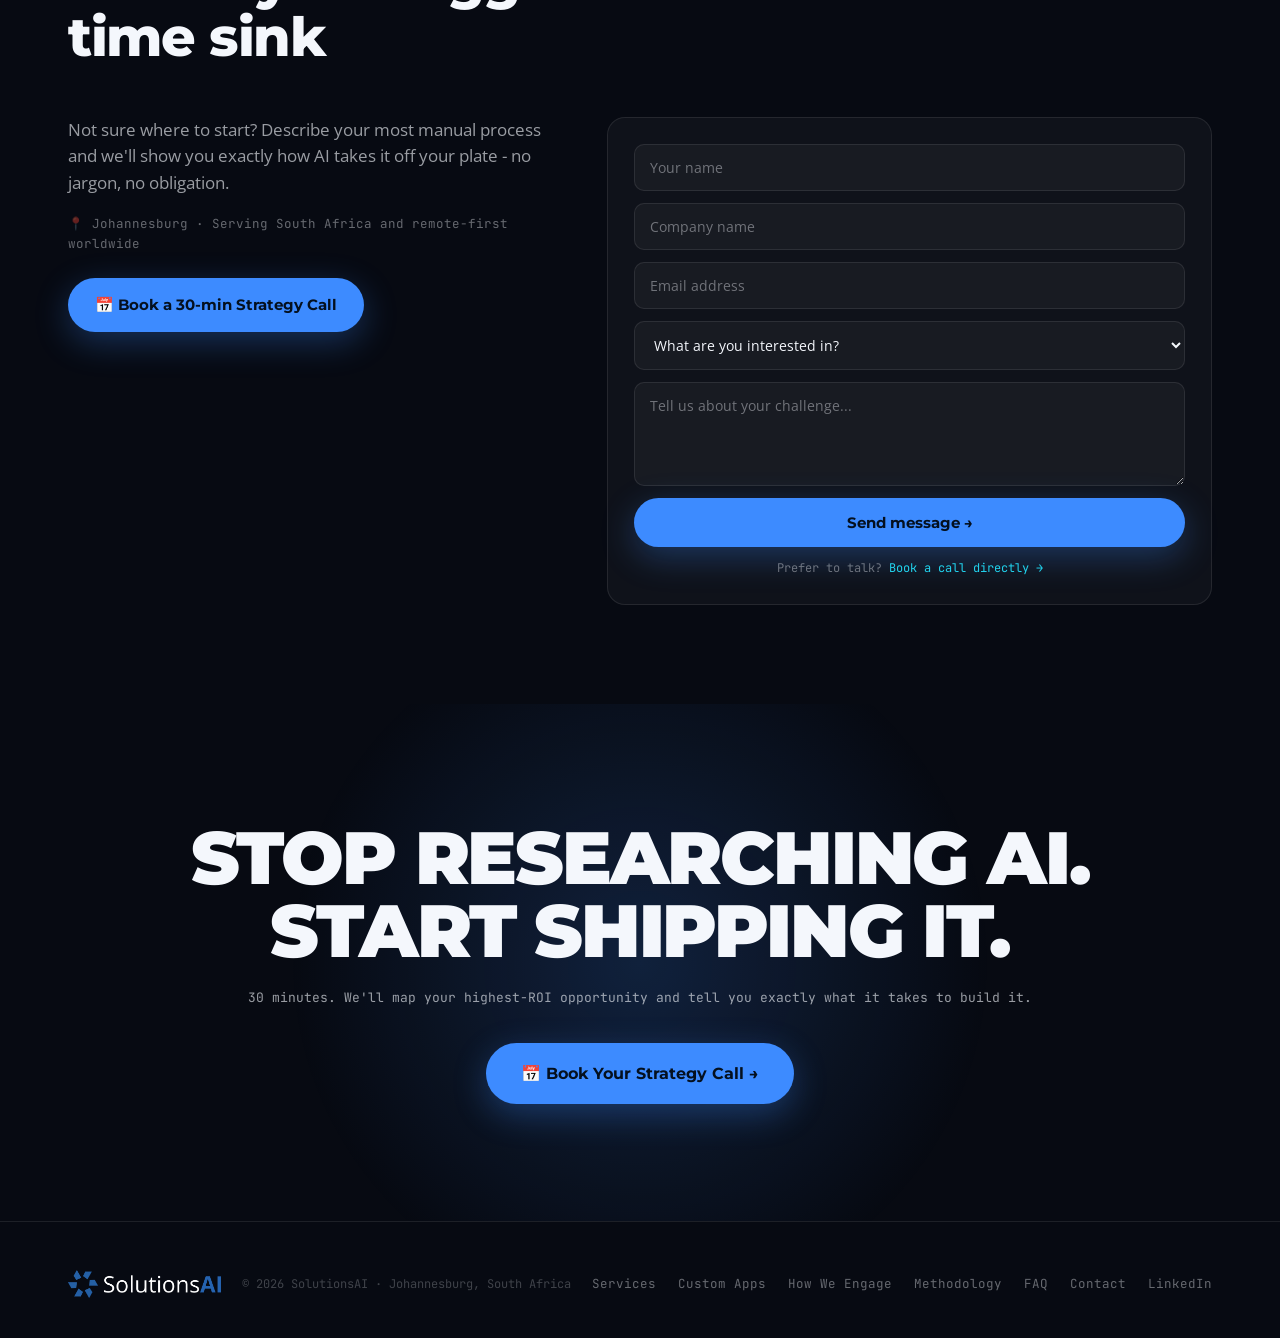
==== commit 4927dd4b: "feat: redesign homepage as interactive product-led experience - Live AI orchestrator console demo in" ====
--- a/index.html
+++ b/index.html
@@ -1,637 +1,1308 @@
 <!DOCTYPE html>
 <html lang="en">
 <head>
-  <meta charset="UTF-8">
-  <meta name="viewport" content="width=device-width, initial-scale=1.0">
-  <meta name="description" content="AI consulting and AI training in Johannesburg. Custom AI applications, AI automation and ChatGPT training for South African businesses ready to ship AI that drives outcomes.">
-  <meta name="keywords" content="AI consulting Johannesburg, AI training South Africa, AI for business, custom AI applications, AI automation, ChatGPT training South Africa, AI consultant Johannesburg, AI strategy South Africa, how can AI work in my business, AI implementation South Africa">
-  <meta name="author" content="SolutionsAI">
-  <meta name="geo.region" content="ZA-GP">
-  <meta name="geo.placename" content="Johannesburg">
-  <meta name="robots" content="index, follow, max-image-preview:large">
-  <link rel="canonical" href="https://solutions-ai.co.za/">
-  <!-- Favicons (Google search result icon + browser tab + iOS home screen) -->
-  <link rel="icon" type="image/x-icon" href="favicon.ico">
-  <link rel="shortcut icon" href="favicon.ico">
-  <link rel="icon" type="image/png" sizes="192x192" href="assets/og-share.png">
-  <link rel="icon" type="image/png" sizes="512x512" href="assets/og-share.png">
-  <link rel="apple-touch-icon" href="assets/og-share.png">
-  <link rel="apple-touch-icon" sizes="180x180" href="assets/og-share.png">
-  <title>AI Consulting Johannesburg | AI Training & Custom AI for Business | SolutionsAI</title>
-
-  <!-- Open Graph (WhatsApp, Facebook, LinkedIn, iMessage previews) -->
-  <meta property="og:type" content="website">
-  <meta property="og:site_name" content="SolutionsAI">
-  <meta property="og:locale" content="en_ZA">
-  <meta property="og:title" content="AI Consulting Johannesburg | SolutionsAI">
-  <meta property="og:description" content="AI consulting and AI training in Johannesburg. Custom AI applications, AI automation and ChatGPT training for South African businesses.">
-  <meta property="og:url" content="https://solutions-ai.co.za/">
-  <meta property="og:image" content="https://solutions-ai.co.za/assets/og-share.png">
-  <meta property="og:image:secure_url" content="https://solutions-ai.co.za/assets/og-share.png">
-  <meta property="og:image:type" content="image/png">
-  <meta property="og:image:width" content="600">
-  <meta property="og:image:height" content="600">
-  <meta property="og:image:alt" content="SolutionsAI — AI Consulting Johannesburg">
-
-  <!-- Twitter Card -->
-  <meta name="twitter:card" content="summary_large_image">
-  <meta name="twitter:title" content="AI Consulting Johannesburg | SolutionsAI">
-  <meta name="twitter:description" content="AI consulting and AI training in Johannesburg. Custom AI applications and automation for South African businesses.">
-  <meta name="twitter:image" content="https://solutions-ai.co.za/assets/og-share.png">
-
-  <!-- Structured data (JSON-LD) -->
-  <script type="application/ld+json">
-  {
-    "@context": "https://schema.org",
-    "@graph": [
-      {
-        "@type": "ProfessionalService",
-        "@id": "https://solutions-ai.co.za/#business",
-        "name": "SolutionsAI",
-        "alternateName": "Solutions AI",
-        "description": "AI consulting, AI training and custom AI implementation for mid-market businesses in Johannesburg and across South Africa.",
-        "url": "https://solutions-ai.co.za/",
-        "image": "https://solutions-ai.co.za/assets/og-share.png",
-        "logo": "https://solutions-ai.co.za/assets/logo-primary.png",
-        "priceRange": "$$$",
-        "address": {
-          "@type": "PostalAddress",
-          "addressLocality": "Johannesburg",
-          "addressRegion": "Gauteng",
-          "addressCountry": "ZA"
-        },
-        "areaServed": [
-          { "@type": "City", "name": "Johannesburg" },
-          { "@type": "AdministrativeArea", "name": "Gauteng" },
-          { "@type": "Country", "name": "South Africa" },
-          { "@type": "Place", "name": "Remote-first worldwide" }
-        ],
-        "serviceType": ["AI Consulting", "AI Training", "Custom AI Development", "AI Automation", "AI Strategy"],
-        "hasOfferCatalog": {
-          "@type": "OfferCatalog",
-          "name": "AI Services",
-          "itemListElement": [
-            { "@type": "Offer", "itemOffered": { "@type": "Service", "name": "AI Workshop", "description": "Focused session to align your team on what AI can and can't do." } },
-            { "@type": "Offer", "itemOffered": { "@type": "Service", "name": "AI Blueprint", "description": "2-6 week diagnostic that maps workflows and produces a board-ready business case." } },
-            { "@type": "Offer", "itemOffered": { "@type": "Service", "name": "Custom AI Project", "description": "Build, ship, and integrate a specific AI system into your stack." } },
-            { "@type": "Offer", "itemOffered": { "@type": "Service", "name": "AI Technology Partnership", "description": "Long-term embedded AI team running your AI roadmap continuously." } },
-            { "@type": "Offer", "itemOffered": { "@type": "Service", "name": "AI Training & Enablement", "description": "Workshops, bootcamps and upskilling so your team can build with AI themselves." } }
-          ]
-        },
-        "sameAs": [
-          "https://linkedin.com/company/solutionsai"
+<meta charset="UTF-8">
+<meta name="viewport" content="width=device-width, initial-scale=1.0">
+<meta name="description" content="AI consulting and AI training in Johannesburg. Custom AI applications, AI automation and ChatGPT training for South African businesses ready to ship AI that drives outcomes.">
+<meta name="keywords" content="AI consulting Johannesburg, AI training South Africa, AI for business, custom AI applications, AI automation, ChatGPT training South Africa, AI consultant Johannesburg, AI strategy South Africa, how can AI work in my business, AI implementation South Africa">
+<meta name="author" content="SolutionsAI">
+<meta name="geo.region" content="ZA-GP">
+<meta name="geo.placename" content="Johannesburg">
+<meta name="robots" content="index, follow, max-image-preview:large">
+<link rel="canonical" href="https://solutions-ai.co.za/">
+<!-- Favicons (Google search result icon + browser tab + iOS home screen) -->
+<link rel="icon" type="image/x-icon" href="favicon.ico">
+<link rel="shortcut icon" href="favicon.ico">
+<link rel="icon" type="image/png" sizes="192x192" href="assets/og-share.png">
+<link rel="icon" type="image/png" sizes="512x512" href="assets/og-share.png">
+<link rel="apple-touch-icon" href="assets/og-share.png">
+<link rel="apple-touch-icon" sizes="180x180" href="assets/og-share.png">
+<title>AI Consulting Johannesburg | AI Training & Custom AI for Business | SolutionsAI</title>
+
+<!-- Open Graph (WhatsApp, Facebook, LinkedIn, iMessage previews) -->
+<meta property="og:type" content="website">
+<meta property="og:site_name" content="SolutionsAI">
+<meta property="og:locale" content="en_ZA">
+<meta property="og:title" content="AI Consulting Johannesburg | SolutionsAI">
+<meta property="og:description" content="AI consulting and AI training in Johannesburg. Custom AI applications, AI automation and ChatGPT training for South African businesses.">
+<meta property="og:url" content="https://solutions-ai.co.za/">
+<meta property="og:image" content="https://solutions-ai.co.za/assets/og-share.png">
+<meta property="og:image:secure_url" content="https://solutions-ai.co.za/assets/og-share.png">
+<meta property="og:image:type" content="image/png">
+<meta property="og:image:width" content="600">
+<meta property="og:image:height" content="600">
+<meta property="og:image:alt" content="SolutionsAI — AI Consulting Johannesburg">
+
+<!-- Twitter Card -->
+<meta name="twitter:card" content="summary_large_image">
+<meta name="twitter:title" content="AI Consulting Johannesburg | SolutionsAI">
+<meta name="twitter:description" content="AI consulting and AI training in Johannesburg. Custom AI applications and automation for South African businesses.">
+<meta name="twitter:image" content="https://solutions-ai.co.za/assets/og-share.png">
+
+<!-- Structured data (JSON-LD) -->
+<script type="application/ld+json">
+{
+  "@context": "https://schema.org",
+  "@graph": [
+    {
+      "@type": "ProfessionalService",
+      "@id": "https://solutions-ai.co.za/#business",
+      "name": "SolutionsAI",
+      "alternateName": "Solutions AI",
+      "description": "AI consulting, AI training and custom AI implementation for mid-market businesses in Johannesburg and across South Africa.",
+      "url": "https://solutions-ai.co.za/",
+      "image": "https://solutions-ai.co.za/assets/og-share.png",
+      "logo": "https://solutions-ai.co.za/assets/logo-primary.png",
+      "priceRange": "$$$",
+      "address": {
+        "@type": "PostalAddress",
+        "addressLocality": "Johannesburg",
+        "addressRegion": "Gauteng",
+        "addressCountry": "ZA"
+      },
+      "areaServed": [
+        { "@type": "City", "name": "Johannesburg" },
+        { "@type": "AdministrativeArea", "name": "Gauteng" },
+        { "@type": "Country", "name": "South Africa" },
+        { "@type": "Place", "name": "Remote-first worldwide" }
+      ],
+      "serviceType": ["AI Consulting", "AI Training", "Custom AI Development", "AI Automation", "AI Strategy"],
+      "hasOfferCatalog": {
+        "@type": "OfferCatalog",
+        "name": "AI Services",
+        "itemListElement": [
+          { "@type": "Offer", "itemOffered": { "@type": "Service", "name": "AI Workshop", "description": "Focused session to align your team on what AI can and can't do." } },
+          { "@type": "Offer", "itemOffered": { "@type": "Service", "name": "AI Blueprint", "description": "2-6 week diagnostic that maps workflows and produces a board-ready business case." } },
+          { "@type": "Offer", "itemOffered": { "@type": "Service", "name": "Custom AI Project", "description": "Build, ship, and integrate a specific AI system into your stack." } },
+          { "@type": "Offer", "itemOffered": { "@type": "Service", "name": "AI Technology Partnership", "description": "Long-term embedded AI team running your AI roadmap continuously." } },
+          { "@type": "Offer", "itemOffered": { "@type": "Service", "name": "AI Training & Enablement", "description": "Workshops, bootcamps and upskilling so your team can build with AI themselves." } }
         ]
       },
-      {
-        "@type": "WebSite",
-        "@id": "https://solutions-ai.co.za/#website",
-        "url": "https://solutions-ai.co.za/",
-        "name": "SolutionsAI",
-        "description": "AI consulting and implementation for mid-market businesses",
-        "publisher": { "@id": "https://solutions-ai.co.za/#business" },
-        "inLanguage": "en-ZA"
-      },
-      {
-        "@type": "FAQPage",
-        "@id": "https://solutions-ai.co.za/#faq",
-        "mainEntity": [
-          { "@type": "Question", "name": "How can AI work in my business?", "acceptedAnswer": { "@type": "Answer", "text": "AI works in your business in three ways: handling repetitive work (admin, ticket triage, document processing), amplifying expert work (drafting, research, analysis), and surfacing patterns you can't see manually (lead scoring, anomaly detection, forecasting). We start by mapping your actual workflows, scoring opportunities by ROI, and shipping the one or two AI systems that move revenue or save the most hours." } },
-          { "@type": "Question", "name": "What is AI consulting?", "acceptedAnswer": { "@type": "Answer", "text": "AI consulting is strategy and implementation work that turns AI from hype into operational systems. A good AI consultant maps your workflows, identifies the highest-ROI opportunities, designs the system, ships it into production, and trains your team to own it. SolutionsAI does all four — diagnosis through deployment — instead of just writing a slide deck." } },
-          { "@type": "Question", "name": "How much does AI implementation cost in South Africa?", "acceptedAnswer": { "@type": "Answer", "text": "It depends on scope. An AI Workshop is a few thousand Rand to align your team. An AI Blueprint (the 2-6 week diagnostic with a board-ready business case) typically runs R150K-R400K. Custom AI Projects are scoped per engagement. Long-term Technology Partnerships are retainer-based and tied to outcomes. Book a Strategy Call and we'll size your specific opportunity in 30 minutes." } },
-          { "@type": "Question", "name": "How long does it take to deploy AI in my business?", "acceptedAnswer": { "@type": "Answer", "text": "An AI Workshop can be delivered in a week. A Blueprint runs 2-6 weeks. A focused Custom AI Project — one workflow, deployed and adopted — typically takes 6-12 weeks from kickoff to production. A full AI Technology Partnership is ongoing, with monthly shipping milestones. The biggest predictor of speed is how clean your existing data and processes already are." } },
-          { "@type": "Question", "name": "What is the difference between AI training and AI consulting?", "acceptedAnswer": { "@type": "Answer", "text": "AI training teaches your team to use existing AI tools well — ChatGPT, Claude, Copilot, prompt engineering, internal AI champions. AI consulting designs and builds the AI systems your business runs on — custom agents, automated workflows, integrated tooling. SolutionsAI offers both. Most clients start with training, then graduate into consulting once they see the gap between AI capability and AI use inside their team." } },
-          { "@type": "Question", "name": "What kind of businesses do you work with?", "acceptedAnswer": { "@type": "Answer", "text": "Mid-market businesses based in Johannesburg, anywhere in South Africa, or anywhere in the world that can run a video call. We work best with established teams that already have documented processes, real KPIs, and a leadership team ready to commit to AI being part of how the business runs — not a side experiment." } },
-          { "@type": "Question", "name": "Do you serve clients outside Johannesburg?", "acceptedAnswer": { "@type": "Answer", "text": "Yes. Johannesburg is our home base, but the work is delivered remote-first. We have clients across South Africa and internationally. All workshops, diagnostics, and project delivery happen over video calls and shared tooling. The only thing that requires being on-site is occasional in-person workshops, which we do anywhere in Gauteng or fly in when needed." } },
-          { "@type": "Question", "name": "Can AI work for small businesses too?", "acceptedAnswer": { "@type": "Answer", "text": "Yes — though we're most useful to businesses with at least one full-time team doing repeatable work that AI can amplify. If you're a solo operator or have under 5 staff, an AI Workshop or training engagement is usually the right starting point. Custom AI builds make more sense once you have enough volume that the AI saves real hours and pays back the investment." } }
-        ]
-      }
-    ]
-  }
-  </script>
-
-  <link rel="preconnect" href="https://fonts.googleapis.com">
-  <link rel="preconnect" href="https://fonts.gstatic.com" crossorigin>
-  <link href="https://fonts.googleapis.com/css2?family=Montserrat:wght@700;800;900&family=Open+Sans:wght@400;500;600&family=JetBrains+Mono:wght@400;500&display=swap" rel="stylesheet">
-  <link rel="stylesheet" href="css/style.css?v=2026-04-27-8">
-  <link rel="stylesheet" href="css/bold.css?v=2026-06-01">
+      "sameAs": [
+        "https://linkedin.com/company/solutionsai"
+      ]
+    },
+    {
+      "@type": "WebSite",
+      "@id": "https://solutions-ai.co.za/#website",
+      "url": "https://solutions-ai.co.za/",
+      "name": "SolutionsAI",
+      "description": "AI consulting and implementation for mid-market businesses",
+      "publisher": { "@id": "https://solutions-ai.co.za/#business" },
+      "inLanguage": "en-ZA"
+    },
+    {
+      "@type": "FAQPage",
+      "@id": "https://solutions-ai.co.za/#faq",
+      "mainEntity": [
+        { "@type": "Question", "name": "How can AI work in my business?", "acceptedAnswer": { "@type": "Answer", "text": "AI works in your business in three ways: handling repetitive work (admin, ticket triage, document processing), amplifying expert work (drafting, research, analysis), and surfacing patterns you can't see manually (lead scoring, anomaly detection, forecasting). We start by mapping your actual workflows, scoring opportunities by ROI, and shipping the one or two AI systems that move revenue or save the most hours." } },
+        { "@type": "Question", "name": "What is AI consulting?", "acceptedAnswer": { "@type": "Answer", "text": "AI consulting is strategy and implementation work that turns AI from hype into operational systems. A good AI consultant maps your workflows, identifies the highest-ROI opportunities, designs the system, ships it into production, and trains your team to own it. SolutionsAI does all four - diagnosis through deployment - instead of just writing a slide deck." } },
+        { "@type": "Question", "name": "How much does AI implementation cost in South Africa?", "acceptedAnswer": { "@type": "Answer", "text": "It depends on scope. An AI Workshop is a few thousand Rand to align your team. An AI Blueprint (the 2-6 week diagnostic with a board-ready business case) typically runs R150K-R400K. Custom AI Projects are scoped per engagement. Long-term Technology Partnerships are retainer-based and tied to outcomes. Book a Strategy Call and we'll size your specific opportunity in 30 minutes." } },
+        { "@type": "Question", "name": "How long does it take to deploy AI in my business?", "acceptedAnswer": { "@type": "Answer", "text": "An AI Workshop can be delivered in a week. A Blueprint runs 2-6 weeks. A focused Custom AI Project - one workflow, deployed and adopted - typically takes 6-12 weeks from kickoff to production. A full AI Technology Partnership is ongoing, with monthly shipping milestones. The biggest predictor of speed is how clean your existing data and processes already are." } },
+        { "@type": "Question", "name": "What is the difference between AI training and AI consulting?", "acceptedAnswer": { "@type": "Answer", "text": "AI training teaches your team to use existing AI tools well - ChatGPT, Claude, Copilot, prompt engineering, internal AI champions. AI consulting designs and builds the AI systems your business runs on - custom agents, automated workflows, integrated tooling. SolutionsAI offers both. Most clients start with training, then graduate into consulting once they see the gap between AI capability and AI use inside their team." } },
+        { "@type": "Question", "name": "What kind of businesses do you work with?", "acceptedAnswer": { "@type": "Answer", "text": "Mid-market businesses based in Johannesburg, anywhere in South Africa, or anywhere in the world that can run a video call. We work best with established teams that already have documented processes, real KPIs, and a leadership team ready to commit to AI being part of how the business runs - not a side experiment." } },
+        { "@type": "Question", "name": "Do you serve clients outside Johannesburg?", "acceptedAnswer": { "@type": "Answer", "text": "Yes. Johannesburg is our home base, but the work is delivered remote-first. We have clients across South Africa and internationally. All workshops, diagnostics, and project delivery happen over video calls and shared tooling. The only thing that requires being on-site is occasional in-person workshops, which we do anywhere in Gauteng or fly in when needed." } },
+        { "@type": "Question", "name": "Can AI work for small businesses too?", "acceptedAnswer": { "@type": "Answer", "text": "Yes - though we're most useful to businesses with at least one full-time team doing repeatable work that AI can amplify. If you're a solo operator or have under 5 staff, an AI Workshop or training engagement is usually the right starting point. Custom AI builds make more sense once you have enough volume that the AI saves real hours and pays back the investment." } }
+      ]
+    }
+  ]
+}
+</script>
+<link rel="preconnect" href="https://fonts.googleapis.com">
+<link rel="preconnect" href="https://fonts.gstatic.com" crossorigin>
+<link href="https://fonts.googleapis.com/css2?family=Montserrat:wght@600;700;800;900&family=Open+Sans:wght@400;500;600&family=JetBrains+Mono:wght@400;500;600&display=swap" rel="stylesheet">
+<style>
+/* ============ TOKENS ============ */
+:root{
+  --bg:#070A12;
+  --bg-2:#0A0E18;
+  --panel:rgba(255,255,255,0.035);
+  --panel-2:rgba(255,255,255,0.05);
+  --border:rgba(255,255,255,0.09);
+  --border-2:rgba(255,255,255,0.16);
+  --text:#F4F7FC;
+  --dim:rgba(244,247,252,0.62);
+  --mute:rgba(244,247,252,0.40);
+  --faint:rgba(244,247,252,0.24);
+  --blue:#3D8BFF;
+  --cyan:#22D3EE;
+  --violet:#8B5CF6;
+  --green:#34D399;
+  --amber:#F59E0B;
+  --mono:'JetBrains Mono','SF Mono',Menlo,Consolas,monospace;
+  --sans:'Open Sans',system-ui,sans-serif;
+  --display:'Montserrat',sans-serif;
+  --grad:linear-gradient(115deg,#7FB2FF 0%,#22D3EE 48%,#A78BFA 100%);
+  --maxw:1200px;
+}
+*{box-sizing:border-box;margin:0;padding:0}
+html{scroll-behavior:smooth}
+body{
+  background:var(--bg);color:var(--text);font-family:var(--sans);
+  line-height:1.6;overflow-x:hidden;-webkit-font-smoothing:antialiased;
+}
+body::before{
+  content:"";position:fixed;inset:0;z-index:0;pointer-events:none;
+  background:
+    radial-gradient(900px 600px at 78% -6%,rgba(61,139,255,0.14),transparent 60%),
+    radial-gradient(700px 500px at 8% 12%,rgba(139,92,246,0.10),transparent 60%),
+    radial-gradient(1000px 700px at 50% 108%,rgba(34,211,238,0.08),transparent 60%);
+}
+a{color:inherit;text-decoration:none}
+img{max-width:100%}
+.wrap{max-width:var(--maxw);margin:0 auto;padding:0 28px;position:relative;z-index:2}
+.mono{font-family:var(--mono)}
+.grad-text{background:var(--grad);-webkit-background-clip:text;background-clip:text;color:transparent}
+.eyebrow{
+  font-family:var(--mono);font-size:12.5px;letter-spacing:0.14em;text-transform:uppercase;
+  color:var(--cyan);display:inline-flex;align-items:center;gap:9px;
+}
+.eyebrow::before{content:"";width:22px;height:1px;background:var(--cyan);opacity:0.7}
+.section{padding:clamp(80px,11vh,140px) 0;position:relative;z-index:2}
+h2.h{
+  font-family:var(--display);font-weight:800;letter-spacing:-0.025em;line-height:1.03;
+  font-size:clamp(2rem,4.4vw,3.4rem);margin:18px 0 0;max-width:18ch;
+}
+.lead{color:var(--dim);font-size:clamp(1rem,1.3vw,1.15rem);max-width:60ch;margin-top:22px}
+
+/* reveal */
+.reveal{opacity:0;transform:translateY(26px);transition:opacity .8s cubic-bezier(.2,.7,.2,1),transform .8s cubic-bezier(.2,.7,.2,1)}
+.reveal.in{opacity:1;transform:none}
+.reveal.d1{transition-delay:.08s}.reveal.d2{transition-delay:.16s}.reveal.d3{transition-delay:.24s}.reveal.d4{transition-delay:.32s}
+
+/* buttons */
+.btn{
+  display:inline-flex;align-items:center;gap:9px;font-family:var(--display);font-weight:700;
+  font-size:15px;padding:14px 26px;border-radius:999px;cursor:pointer;border:1px solid transparent;
+  transition:transform .25s,box-shadow .25s,background .25s,border-color .25s;white-space:nowrap;
+}
+.btn-primary{background:var(--blue);color:#04101f;box-shadow:0 10px 34px rgba(61,139,255,.30)}
+.btn-primary:hover{transform:translateY(-2px);box-shadow:0 18px 46px rgba(61,139,255,.45)}
+.btn-ghost{background:transparent;color:var(--text);border-color:var(--border-2)}
+.btn-ghost:hover{border-color:var(--cyan);color:var(--cyan)}
+
+/* ============ NAV ============ */
+header.nav{
+  position:fixed;top:0;left:0;right:0;z-index:50;
+  background:rgba(7,10,18,0.55);backdrop-filter:blur(18px) saturate(160%);
+  -webkit-backdrop-filter:blur(18px) saturate(160%);
+  border-bottom:1px solid rgba(255,255,255,0.05);transition:background .3s,border-color .3s;
+}
+header.nav.scrolled{background:rgba(7,10,18,0.82);border-bottom-color:rgba(255,255,255,0.09)}
+.nav-in{max-width:var(--maxw);margin:0 auto;padding:13px 28px;display:flex;align-items:center;justify-content:space-between}
+.brand img{height:32px;width:auto;display:block}
+footer .brand img{height:28px}
+.nav-links{display:flex;align-items:center;gap:26px}
+.nav-links a.l{font-family:var(--mono);font-size:13px;color:var(--dim);transition:color .2s}
+.nav-links a.l:hover{color:var(--text)}
+@media(max-width:860px){.nav-links a.l{display:none}}
+
+/* ============ HERO ============ */
+.hero{position:relative;min-height:100vh;display:flex;align-items:center;padding-top:120px;padding-bottom:60px;overflow:hidden}
+#net{position:absolute;inset:0;z-index:1;opacity:.9}
+.hero .wrap{display:grid;grid-template-columns:1.02fr 1.1fr;gap:52px;align-items:center}
+@media(max-width:980px){.hero .wrap{grid-template-columns:1fr;gap:40px}}
+.hero-badge{
+  display:inline-flex;align-items:center;gap:8px;font-family:var(--mono);font-size:12px;
+  color:var(--dim);border:1px solid var(--border);background:var(--panel);border-radius:999px;padding:7px 14px;
+}
+.hero-badge .dot{width:7px;height:7px;border-radius:50%;background:var(--green);box-shadow:0 0 0 0 rgba(52,211,153,.6);animation:pulse 2.2s infinite}
+@keyframes pulse{0%{box-shadow:0 0 0 0 rgba(52,211,153,.55)}70%{box-shadow:0 0 0 9px rgba(52,211,153,0)}100%{box-shadow:0 0 0 0 rgba(52,211,153,0)}}
+h1.hero-h{
+  font-family:var(--display);font-weight:900;letter-spacing:-0.04em;line-height:.94;
+  font-size:clamp(2.9rem,6.6vw,5.6rem);text-transform:uppercase;margin:22px 0 0;
+}
+h1.hero-h .l2{display:block}
+.hero-sub{color:var(--dim);font-size:clamp(1.02rem,1.4vw,1.2rem);max-width:44ch;margin-top:24px;line-height:1.6}
+.hero-cta{display:flex;gap:14px;flex-wrap:wrap;margin-top:32px}
+.hero-metrics{display:flex;gap:28px;margin-top:38px;flex-wrap:wrap}
+.hm{display:flex;flex-direction:column;gap:2px}
+.hm b{font-family:var(--display);font-weight:800;font-size:1.5rem}
+.hm span{font-family:var(--mono);font-size:11.5px;color:var(--mute);letter-spacing:.03em}
+
+/* ---- CONSOLE ---- */
+.console{
+  position:relative;background:linear-gradient(180deg,rgba(16,22,36,.92),rgba(10,14,24,.92));
+  border:1px solid var(--border-2);border-radius:20px;overflow:hidden;
+  box-shadow:0 40px 120px rgba(0,0,0,.55),0 2px 0 rgba(255,255,255,.04) inset;
+  backdrop-filter:blur(10px);min-height:420px;display:flex;flex-direction:column;
+}
+.console::before{content:"";position:absolute;inset:0;border-radius:20px;padding:1px;pointer-events:none;
+  background:linear-gradient(120deg,rgba(61,139,255,.5),rgba(34,211,238,.15),rgba(139,92,246,.45));
+  -webkit-mask:linear-gradient(#000 0 0) content-box,linear-gradient(#000 0 0);-webkit-mask-composite:xor;mask-composite:exclude;opacity:.6}
+.console-bar{display:flex;align-items:center;gap:10px;padding:13px 16px;border-bottom:1px solid var(--border)}
+.console-bar .dots{display:flex;gap:6px}
+.console-bar .dots i{width:10px;height:10px;border-radius:50%;background:rgba(255,255,255,.16)}
+.console-bar .title{font-family:var(--mono);font-size:12px;color:var(--mute);margin-left:4px}
+.console-bar .status{margin-left:auto;font-family:var(--mono);font-size:11px;color:var(--green);display:flex;align-items:center;gap:6px}
+.console-bar .status .d{width:6px;height:6px;border-radius:50%;background:var(--green)}
+.console-body{padding:18px 18px 6px;flex:1;overflow:hidden;min-height:250px}
+.msg{display:flex;gap:11px;margin-bottom:16px;animation:slidein .4s ease both}
+@keyframes slidein{from{opacity:0;transform:translateY(8px)}to{opacity:1;transform:none}}
+.msg .av{flex:0 0 auto;width:28px;height:28px;border-radius:8px;display:flex;align-items:center;justify-content:center;font-family:var(--mono);font-size:11px;font-weight:600}
+.msg.user .av{background:rgba(255,255,255,.08);color:var(--dim)}
+.msg.ai .av{background:var(--grad);color:#04101f;font-weight:800}
+.msg .body{flex:1;min-width:0}
+.msg.user .txt{color:var(--text);font-size:15px;padding-top:4px}
+.route{display:flex;flex-wrap:wrap;gap:8px;margin:4px 0 12px}
+.chip-agent{
+  display:inline-flex;align-items:center;gap:7px;font-family:var(--mono);font-size:11.5px;
+  padding:6px 11px;border-radius:8px;border:1px solid var(--border);background:rgba(255,255,255,.03);
+  color:var(--mute);transition:all .35s;opacity:.5;
+}
+.chip-agent .s{width:6px;height:6px;border-radius:50%;background:var(--mute);transition:all .35s}
+.chip-agent.run{opacity:1;color:var(--cyan);border-color:rgba(34,211,238,.4);background:rgba(34,211,238,.07)}
+.chip-agent.run .s{background:var(--cyan);animation:blink .8s infinite}
+.chip-agent.done{opacity:1;color:var(--green);border-color:rgba(52,211,153,.35);background:rgba(52,211,153,.06)}
+.chip-agent.done .s{background:var(--green);animation:none}
+@keyframes blink{50%{opacity:.3}}
+.thinking{display:inline-flex;gap:5px;padding:6px 0}
+.thinking i{width:7px;height:7px;border-radius:50%;background:var(--cyan);animation:th 1.1s infinite}
+.thinking i:nth-child(2){animation-delay:.15s}.thinking i:nth-child(3){animation-delay:.3s}
+@keyframes th{0%,80%,100%{transform:scale(.5);opacity:.4}40%{transform:scale(1);opacity:1}}
+.ai-answer{font-size:14.5px;line-height:1.72;color:var(--text)}
+.ai-answer .cursor{display:inline-block;width:8px;height:16px;background:var(--cyan);vertical-align:-3px;margin-left:1px;animation:blink .9s step-end infinite}
+.outcome{display:none;margin-top:14px;align-items:center;gap:12px;flex-wrap:wrap;padding:12px 14px;border-radius:12px;background:rgba(52,211,153,.07);border:1px solid rgba(52,211,153,.22)}
+.outcome b{font-family:var(--display);font-weight:800;font-size:1.15rem;color:var(--green)}
+.outcome span{font-size:13px;color:var(--dim)}
+.outcome a{margin-left:auto;font-family:var(--mono);font-size:12.5px;color:var(--cyan)}
+.console-foot{padding:12px 16px;border-top:1px solid var(--border)}
+.prompt-row{display:flex;gap:9px;align-items:center;background:rgba(255,255,255,.04);border:1px solid var(--border);border-radius:12px;padding:7px 8px 7px 15px}
+.prompt-row input{flex:1;background:transparent;border:none;outline:none;color:var(--text);font-family:var(--sans);font-size:14px}
+.prompt-row input::placeholder{color:var(--mute)}
+.prompt-row button{width:38px;height:38px;flex:0 0 auto;border:none;border-radius:9px;background:var(--blue);color:#04101f;cursor:pointer;display:flex;align-items:center;justify-content:center;transition:transform .2s,background .2s}
+.prompt-row button:hover{background:var(--cyan);transform:translateY(-1px)}
+.chips{display:flex;flex-wrap:wrap;gap:7px;margin-top:11px}
+.chips button{font-family:var(--mono);font-size:11.5px;color:var(--dim);background:rgba(255,255,255,.04);border:1px solid var(--border);border-radius:999px;padding:7px 13px;cursor:pointer;transition:all .2s}
+.chips button:hover,.chips button.active{color:var(--cyan);border-color:rgba(34,211,238,.45);background:rgba(34,211,238,.07)}
+
+/* ============ MARQUEE ============ */
+.marquee{border-top:1px solid var(--border);border-bottom:1px solid var(--border);padding:30px 0;overflow:hidden;position:relative;z-index:2;background:rgba(7,10,18,.5)}
+.marquee .lab{text-align:center;font-family:var(--mono);font-size:11.5px;letter-spacing:.14em;text-transform:uppercase;color:var(--mute);margin-bottom:18px}
+.track{display:flex;gap:52px;width:max-content;animation:scroll 26s linear infinite}
+.track:hover{animation-play-state:paused}
+@keyframes scroll{to{transform:translateX(-50%)}}
+.tech{font-family:var(--display);font-weight:700;font-size:clamp(1rem,1.6vw,1.3rem);color:var(--dim);display:flex;align-items:center;gap:12px;white-space:nowrap;transition:color .2s}
+.tech:hover{color:var(--text)}
+.tech img{width:24px;height:24px;object-fit:contain;filter:brightness(0) invert(1);opacity:.85}
+
+/* ============ STATEMENT BAND ============ */
+.statement{padding:clamp(70px,10vh,120px) 0;position:relative;z-index:2;text-align:center}
+.statement p{font-family:var(--display);font-weight:800;letter-spacing:-0.03em;line-height:1.06;font-size:clamp(1.8rem,4.6vw,3.4rem);max-width:20ch;margin:0 auto}
+.statement .strike{color:var(--mute);text-decoration:line-through;text-decoration-color:rgba(244,247,252,0.3);text-decoration-thickness:2px}
+.statement .sub{font-family:var(--mono);font-weight:400;font-size:13px;letter-spacing:.1em;text-transform:uppercase;color:var(--mute);margin-top:22px;max-width:none}
+
+/* ============ AGENT ORB (3D) ============ */
+.mesh-grid{display:grid;grid-template-columns:1.1fr 0.9fr;gap:48px;align-items:center;margin-top:56px}
+@media(max-width:900px){.mesh-grid{grid-template-columns:1fr;gap:36px}}
+.orb-stage{position:relative}
+#orb{width:100%;aspect-ratio:1/1;max-width:600px;margin:0 auto;display:block;cursor:grab;touch-action:pan-y}
+#orb.dragging{cursor:grabbing}
+.orb-hint{position:absolute;bottom:8px;left:50%;transform:translateX(-50%);font-family:var(--mono);font-size:11px;color:var(--mute);letter-spacing:.08em;pointer-events:none;display:flex;align-items:center;gap:7px}
+.orb-hint::before{content:"↻";color:var(--cyan)}
+.mesh-legend{display:flex;flex-direction:column;gap:10px;margin-top:26px}
+.ml{display:flex;gap:13px;align-items:flex-start;padding:13px 15px;border:1px solid var(--border);border-radius:12px;background:var(--panel);transition:border-color .25s,transform .25s,background .25s;cursor:default}
+.ml:hover,.ml.hot{border-color:var(--c,var(--cyan));transform:translateX(4px);background:rgba(255,255,255,.05)}
+.ml .ic{flex:0 0 auto;width:32px;height:32px;border-radius:9px;display:flex;align-items:center;justify-content:center;background:rgba(61,139,255,.12);color:var(--c,var(--blue));font-size:15px}
+.ml b{font-family:var(--display);font-weight:700;font-size:14.5px;display:block}
+.ml span{font-size:12.8px;color:var(--dim);line-height:1.5}
+.ml .flag{font-family:var(--mono);font-size:9.5px;letter-spacing:.1em;color:var(--amber);border:1px solid rgba(245,158,11,.4);border-radius:5px;padding:2px 6px;margin-left:7px;vertical-align:2px}
+
+/* ============ SERVICE EXPLORER ============ */
+.explorer{display:grid;grid-template-columns:0.85fr 1.15fr;gap:34px;margin-top:52px;align-items:start}
+@media(max-width:900px){.explorer{grid-template-columns:1fr}}
+.svc-list{display:flex;flex-direction:column;gap:2px}
+.svc-item{
+  display:flex;align-items:center;gap:16px;padding:20px 18px;cursor:pointer;border-radius:12px;
+  border:1px solid transparent;transition:all .3s;position:relative;
+}
+.svc-item:hover{background:rgba(255,255,255,.03)}
+.svc-item.active{background:linear-gradient(90deg,rgba(61,139,255,.12),rgba(34,211,238,.03));border-color:var(--border)}
+.svc-item .n{font-family:var(--mono);font-size:12px;color:var(--cyan)}
+.svc-item .t{font-family:var(--display);font-weight:700;font-size:clamp(1.05rem,1.7vw,1.35rem);flex:1}
+.svc-item .fl{font-family:var(--mono);font-size:9.5px;letter-spacing:.1em;color:var(--amber);border:1px solid rgba(245,158,11,.4);border-radius:5px;padding:2px 7px;flex:0 0 auto}
+.svc-item .ar{color:var(--mute);transition:transform .3s,color .3s}
+.svc-item.active .ar{color:var(--cyan);transform:translateX(4px)}
+.svc-panel{
+  position:sticky;top:100px;background:var(--panel);border:1px solid var(--border);border-radius:18px;padding:28px;min-height:360px;
+  box-shadow:0 30px 80px rgba(0,0,0,.35);
+}
+.svc-panel .tag{font-family:var(--mono);font-size:11.5px;letter-spacing:.1em;text-transform:uppercase;color:var(--cyan)}
+.svc-panel h3{font-family:var(--display);font-weight:800;font-size:1.6rem;margin:10px 0 12px;letter-spacing:-.02em}
+.svc-panel p{color:var(--dim);font-size:14.5px;line-height:1.7}
+.flow{display:flex;align-items:center;gap:0;margin:24px 0;flex-wrap:wrap}
+.flow .node{flex:0 0 auto;font-family:var(--mono);font-size:11px;padding:9px 13px;border-radius:9px;border:1px solid var(--border);background:rgba(255,255,255,.03);color:var(--dim);position:relative}
+.flow .node.mid{border-color:rgba(61,139,255,.4);color:var(--blue);background:rgba(61,139,255,.08)}
+.flow .arrow{flex:0 0 auto;width:26px;height:2px;background:linear-gradient(90deg,var(--blue),var(--cyan));position:relative;margin:0 2px}
+.flow .arrow::after{content:"";position:absolute;left:0;top:-2px;width:6px;height:6px;border-radius:50%;background:var(--cyan);animation:travel 1.6s linear infinite;box-shadow:0 0 8px var(--cyan)}
+@keyframes travel{from{left:0}to{left:22px}}
+.svc-feats{list-style:none;display:grid;grid-template-columns:1fr 1fr;gap:8px 20px;margin-top:6px}
+@media(max-width:520px){.svc-feats{grid-template-columns:1fr}}
+.svc-feats li{position:relative;padding-left:20px;font-family:var(--mono);font-size:12.5px;color:var(--mute)}
+.svc-feats li::before{content:"✦";position:absolute;left:0;color:var(--cyan);font-size:10px}
+
+/* ============ APP SHOWCASE (flagship) ============ */
+.appshow{
+  margin-top:64px;border:1px solid var(--border-2);border-radius:22px;overflow:hidden;position:relative;
+  background:linear-gradient(120deg,rgba(61,139,255,.10),rgba(139,92,246,.06) 55%,rgba(34,211,238,.07));
+  display:grid;grid-template-columns:1fr 1fr;gap:0;
+}
+@media(max-width:900px){.appshow{grid-template-columns:1fr}}
+.appshow .copy{padding:clamp(28px,4vw,52px)}
+.appshow .copy .flagline{font-family:var(--mono);font-size:11px;letter-spacing:.14em;text-transform:uppercase;color:var(--amber);display:inline-flex;align-items:center;gap:8px}
+.appshow .copy .flagline::before{content:"★"}
+.appshow .copy h3{font-family:var(--display);font-weight:900;letter-spacing:-.025em;line-height:1.02;font-size:clamp(1.7rem,3.4vw,2.7rem);margin:14px 0 16px}
+.appshow .copy p{color:var(--dim);font-size:15px;line-height:1.7;max-width:48ch}
+.appshow .plats{display:flex;gap:8px;flex-wrap:wrap;margin-top:20px}
+.appshow .plats span{font-family:var(--mono);font-size:11.5px;color:var(--cyan);border:1px solid rgba(34,211,238,.35);background:rgba(34,211,238,.06);border-radius:999px;padding:6px 13px}
+.appshow .copy .btn{margin-top:26px}
+.appwin-wrap{padding:clamp(24px,3.5vw,44px);display:flex;flex-direction:column;align-items:center;justify-content:center;gap:14px}
+.appwin{cursor:pointer;user-select:none}
+.appwin:active{transform:perspective(1100px) rotateY(-2deg) rotateX(1deg) scale(.985)}
+.appwin-hint{font-family:var(--mono);font-size:11px;color:var(--mute);letter-spacing:.08em}
+.appwin-hint::before{content:"▸ ";color:var(--cyan)}
+.appwin{
+  width:100%;max-width:440px;background:rgba(10,14,24,.92);border:1px solid var(--border-2);border-radius:14px;overflow:hidden;
+  box-shadow:0 34px 90px rgba(0,0,0,.5);transform:perspective(1100px) rotateY(-7deg) rotateX(3deg);
+  transition:transform .5s ease;
+}
+.appshow:hover .appwin{transform:perspective(1100px) rotateY(-2deg) rotateX(1deg)}
+.appwin .bar{display:flex;align-items:center;gap:6px;padding:10px 13px;border-bottom:1px solid var(--border)}
+.appwin .bar i{width:9px;height:9px;border-radius:50%;background:rgba(255,255,255,.16)}
+.appwin .bar .addr{margin-left:8px;flex:1;font-family:var(--mono);font-size:10px;color:var(--mute);background:rgba(255,255,255,.05);border-radius:6px;padding:4px 10px}
+.appwin .ui{display:grid;grid-template-columns:88px 1fr;min-height:280px}
+.appwin .side{border-right:1px solid var(--border);padding:12px 10px;display:flex;flex-direction:column;gap:9px}
+.appwin .side i{height:9px;border-radius:4px;background:rgba(255,255,255,.10);transition:background .3s;cursor:pointer}
+.appwin .side i.on{background:rgba(61,139,255,.6)}
+.appwin .main{position:relative;overflow:hidden}
+.appwin .screen{position:absolute;inset:0;padding:14px;opacity:0;transform:translateX(14px);transition:opacity .45s ease,transform .45s ease;pointer-events:none}
+.appwin .screen.on{opacity:1;transform:none;pointer-events:auto}
+.appwin .sct{display:block;font-family:var(--mono);font-size:8.5px;letter-spacing:.16em;color:var(--mute);margin-bottom:9px}
+.appwin .orow{display:flex;justify-content:space-between;align-items:center;font-family:var(--mono);font-size:9.5px;color:var(--dim);border:1px solid var(--border);border-radius:7px;padding:7px 10px;margin-bottom:6px}
+.appwin .pill{font-size:8px;padding:2px 8px;border-radius:99px;letter-spacing:.06em}
+.appwin .pill.g{color:var(--green);border:1px solid rgba(52,211,153,.4);background:rgba(52,211,153,.08)}
+.appwin .pill.a{color:var(--amber);border:1px solid rgba(245,158,11,.4);background:rgba(245,158,11,.08)}
+.appwin .pill.b{color:var(--cyan);border:1px solid rgba(34,211,238,.4);background:rgba(34,211,238,.08)}
+.appwin .cb{max-width:82%;padding:8px 12px;border-radius:11px;font-size:10.5px;line-height:1.55;margin-bottom:7px;font-family:var(--sans)}
+.appwin .cb.u{margin-left:auto;background:rgba(61,139,255,.22);color:var(--text);border-bottom-right-radius:3px}
+.appwin .cb.ai{background:rgba(255,255,255,.06);color:var(--dim);border-bottom-left-radius:3px}
+.appwin .typing{display:inline-flex;gap:4px;padding:7px 11px;background:rgba(255,255,255,.06);border-radius:11px;border-bottom-left-radius:3px}
+.appwin .typing i{width:5px;height:5px;border-radius:50%;background:var(--cyan);animation:th 1.1s infinite}
+.appwin .typing i:nth-child(2){animation-delay:.15s}.appwin .typing i:nth-child(3){animation-delay:.3s}
+.appwin .bars{display:flex;gap:7px;align-items:flex-end;height:96px;margin-top:6px}
+.appwin .bars i{flex:1;background:linear-gradient(180deg,var(--cyan),var(--blue));border-radius:4px 4px 0 0;height:8%;transition:height .8s cubic-bezier(.2,.7,.2,1)}
+.appwin .screen.on .bars i:nth-child(1){height:42%;transition-delay:.05s}
+.appwin .screen.on .bars i:nth-child(2){height:58%;transition-delay:.12s}
+.appwin .screen.on .bars i:nth-child(3){height:36%;transition-delay:.19s}
+.appwin .screen.on .bars i:nth-child(4){height:74%;transition-delay:.26s}
+.appwin .screen.on .bars i:nth-child(5){height:52%;transition-delay:.33s}
+.appwin .screen.on .bars i:nth-child(6){height:88%;transition-delay:.40s}
+.appwin .screen.on .bars i:nth-child(7){height:64%;transition-delay:.47s}
+.appwin .kpis{display:flex;gap:8px;margin-bottom:12px}
+.appwin .kpi{flex:1;border:1px solid var(--border);border-radius:8px;padding:8px}
+.appwin .kpi b{display:block;font-family:var(--display);font-weight:800;font-size:13px;color:var(--cyan)}
+.appwin .kpi span{font-family:var(--mono);font-size:8.5px;color:var(--mute)}
+.appwin svg{width:100%;height:auto;display:block}
+.appwin .rows{margin-top:11px;display:flex;flex-direction:column;gap:7px}
+.appwin .rows i{height:8px;border-radius:4px;background:rgba(255,255,255,.08);animation:rowpulse 2.6s ease-in-out infinite}
+.appwin .rows i:nth-child(1){width:88%}.appwin .rows i:nth-child(2){width:70%;animation-delay:.4s}.appwin .rows i:nth-child(3){width:79%;animation-delay:.8s}
+@keyframes rowpulse{0%,100%{opacity:.5}50%{opacity:1}}
+.chartline{stroke-dasharray:420;stroke-dashoffset:420;animation:drawline 3.2s ease forwards infinite alternate}
+@keyframes drawline{to{stroke-dashoffset:0}}
+
+/* ============ ENGAGE ============ */
+.engage-grid{display:grid;grid-template-columns:repeat(4,1fr);gap:22px;margin-top:52px}
+@media(max-width:960px){.engage-grid{grid-template-columns:1fr 1fr}}
+@media(max-width:560px){.engage-grid{grid-template-columns:1fr}}
+.eng{padding:24px 22px;border:1px solid var(--border);border-radius:16px;background:var(--panel);border-top:2px solid var(--cyan)}
+.eng .n{font-family:var(--mono);font-size:12px;color:var(--cyan)}
+.eng b{font-family:var(--display);font-weight:800;font-size:1.15rem;display:block;margin:10px 0 8px}
+.eng p{font-size:13.5px;color:var(--dim);line-height:1.65}
+
+/* ============ LOOP ============ */
+.loop-grid{display:grid;grid-template-columns:1.05fr 0.95fr;gap:48px;align-items:center;margin-top:52px}
+@media(max-width:900px){.loop-grid{grid-template-columns:1fr}}
+.loop-stage{position:relative}
+#loop{width:100%;max-width:520px;aspect-ratio:1/1;margin:0 auto;display:block;cursor:grab;touch-action:pan-y}
+#loop.dragging{cursor:grabbing}
+.loop-hint{position:absolute;bottom:8px;left:50%;transform:translateX(-50%);font-family:var(--mono);font-size:11px;color:var(--mute);letter-spacing:.08em;pointer-events:none}
+.loop-steps{display:flex;flex-direction:column;gap:6px}
+.loop-step{display:flex;gap:15px;padding:15px 16px;border-radius:12px;border:1px solid transparent;transition:all .3s;cursor:default}
+.loop-step.active{background:rgba(61,139,255,.08);border-color:var(--border)}
+.loop-step .num{font-family:var(--mono);font-size:12px;color:var(--cyan);flex:0 0 auto;padding-top:3px}
+.loop-step b{font-family:var(--display);font-weight:700;font-size:16px;display:block}
+.loop-step span{font-size:13.5px;color:var(--dim)}
+
+/* ============ STATS ============ */
+.stats{display:grid;grid-template-columns:repeat(4,1fr);gap:24px;margin-top:52px}
+@media(max-width:760px){.stats{grid-template-columns:1fr 1fr}}
+.stat{padding:26px 22px;border:1px solid var(--border);border-radius:16px;background:var(--panel);border-top:2px solid var(--blue)}
+.stat b{font-family:var(--display);font-weight:900;font-size:clamp(2.2rem,4.5vw,3rem);line-height:1;display:block}
+.stat span{font-size:13px;color:var(--dim);margin-top:12px;display:block}
+
+/* ============ FAQ HUB ============ */
+.faq-tools{display:flex;flex-wrap:wrap;gap:10px;align-items:center;margin-top:40px}
+.faq-search{
+  flex:1 1 260px;display:flex;align-items:center;gap:10px;background:rgba(255,255,255,.04);
+  border:1px solid var(--border);border-radius:12px;padding:11px 16px;
+}
+.faq-search input{flex:1;background:transparent;border:none;outline:none;color:var(--text);font-size:14px;font-family:var(--sans)}
+.faq-search input::placeholder{color:var(--mute)}
+.faq-search svg{flex:0 0 auto;opacity:.5}
+.faq-tabs{display:flex;flex-wrap:wrap;gap:8px}
+.faq-tabs button{
+  font-family:var(--mono);font-size:12px;color:var(--dim);background:rgba(255,255,255,.04);
+  border:1px solid var(--border);border-radius:999px;padding:9px 16px;cursor:pointer;transition:all .2s;
+}
+.faq-tabs button .c{color:var(--mute);margin-left:5px;font-size:10.5px}
+.faq-tabs button:hover{color:var(--text);border-color:var(--border-2)}
+.faq-tabs button.active{color:var(--cyan);border-color:rgba(34,211,238,.45);background:rgba(34,211,238,.07)}
+.faq-cols{column-count:2;column-gap:22px;margin-top:28px}
+@media(max-width:860px){.faq-cols{column-count:1}}
+.faq{break-inside:avoid;margin-bottom:14px;border:1px solid var(--border);border-radius:14px;background:var(--panel);overflow:hidden;transition:border-color .25s}
+.faq[open]{border-color:rgba(34,211,238,.35)}
+.faq summary{list-style:none;cursor:pointer;padding:16px 18px;font-family:var(--display);font-weight:700;font-size:.98rem;display:flex;justify-content:space-between;gap:16px;align-items:center;line-height:1.35}
+.faq summary::-webkit-details-marker{display:none}
+.faq summary .pl{color:var(--cyan);font-size:1.35rem;font-weight:400;transition:transform .3s;flex:0 0 auto}
+.faq[open] summary .pl{transform:rotate(45deg)}
+.faq p{color:var(--dim);font-size:13.5px;line-height:1.7;padding:0 18px 18px}
+.faq .cat-pill{display:none}
+.faq-empty{display:none;margin-top:26px;font-family:var(--mono);font-size:13px;color:var(--mute)}
+.faq-foot{margin-top:26px;font-family:var(--mono);font-size:13px}
+.faq-foot a{color:var(--cyan)}
+
+/* ============ CTA ============ */
+.cta{position:relative;text-align:center;padding:clamp(90px,13vh,150px) 0;overflow:hidden}
+.cta::before{content:"";position:absolute;left:50%;top:50%;transform:translate(-50%,-50%);width:800px;height:800px;max-width:120vw;border-radius:50%;background:radial-gradient(circle,rgba(61,139,255,.18),transparent 62%);z-index:1}
+.cta h2{font-family:var(--display);font-weight:900;letter-spacing:-.03em;line-height:1;font-size:clamp(2.2rem,6vw,4.6rem);text-transform:uppercase;position:relative;z-index:2}
+.cta p{color:var(--dim);font-family:var(--mono);font-size:13px;margin-top:20px;position:relative;z-index:2}
+.cta .btn{margin-top:34px;position:relative;z-index:2;font-size:16px;padding:17px 34px}
+
+/* ============ FOOTER ============ */
+footer{border-top:1px solid var(--border);padding:48px 0 40px;position:relative;z-index:2}
+.foot-in{max-width:var(--maxw);margin:0 auto;padding:0 28px;display:flex;flex-wrap:wrap;gap:20px;align-items:center;justify-content:space-between}
+.foot-in .c{font-family:var(--mono);font-size:12px;color:var(--faint)}
+.foot-links{display:flex;gap:22px;flex-wrap:wrap}
+.foot-links a{font-family:var(--mono);font-size:12.5px;color:var(--mute)}
+.foot-links a:hover{color:var(--cyan)}
+
+/* ============ CONTACT ============ */
+.contact-grid{display:grid;grid-template-columns:0.9fr 1.1fr;gap:44px;margin-top:52px;align-items:start}
+@media(max-width:860px){.contact-grid{grid-template-columns:1fr}}
+.cform{display:flex;flex-direction:column;gap:12px;background:var(--panel);border:1px solid var(--border);border-radius:18px;padding:26px}
+.cform input,.cform select,.cform textarea{background:rgba(255,255,255,.04);border:1px solid var(--border);border-radius:10px;padding:13px 15px;color:var(--text);font-family:var(--sans);font-size:14px;outline:none;transition:border-color .2s;resize:vertical}
+.cform input:focus,.cform select:focus,.cform textarea:focus{border-color:var(--cyan)}
+.cform select option{background:var(--bg);color:var(--text)}
+.cform ::placeholder{color:var(--mute)}
+.cform .alt{font-family:var(--mono);font-size:12px;color:var(--mute);text-align:center}
+.cform .alt a{color:var(--cyan)}
+
+/* ============ REDUCED MOTION ============ */
+@media (prefers-reduced-motion: reduce){
+  *,*::before,*::after{animation-duration:.01ms!important;animation-iteration-count:1!important;transition-duration:.01ms!important}
+  html{scroll-behavior:auto}
+  .reveal{opacity:1;transform:none}
+}
+
+.concept-flag{position:fixed;bottom:14px;left:14px;z-index:99;font-family:var(--mono);font-size:11px;color:var(--mute);background:rgba(7,10,18,.8);border:1px solid var(--border);border-radius:999px;padding:6px 13px;backdrop-filter:blur(8px)}
+</style>
 </head>
 <body>
 
-  <!-- ── SCROLL-BG REEL ── -->
-  <div class="scroll-bg" aria-hidden="true">
-    <canvas class="scroll-bg__canvas" id="scroll-bg-canvas"></canvas>
-    <div class="scroll-bg__tint"></div>
-    <div class="scroll-bg__dimmer"></div>
+<!-- NAV -->
+<header class="nav" id="nav">
+  <div class="nav-in">
+    <a href="#top" class="brand"><img src="assets/logo-nav.png" alt="SolutionsAI"></a>
+    <nav class="nav-links">
+      <a href="#services" class="l">services</a>
+      <a href="#apps" class="l">custom apps</a>
+      <a href="#mesh" class="l">how it works</a>
+      <a href="#how-we-engage" class="l">how we engage</a>
+      <a href="#methodology" class="l">methodology</a>
+      <a href="#faq" class="l">faq</a>
+      <a href="https://calendly.com/vernonvanemmenis/30min" target="_blank" class="btn btn-primary" style="padding:11px 20px;font-size:14px">Book a Strategy Call</a>
+    </nav>
   </div>
-
-  <!-- ── NAVIGATION ── -->
-  <header class="site-nav" id="site-nav">
-    <div class="nav-inner">
-      <a href="#" class="nav-logo">
-        <img src="assets/logo-dark-bg.png" alt="SolutionsAI" class="nav-logo-img">
-      </a>
-      <nav class="nav-links">
-        <a href="#services" class="nav-link">Services</a>
-        <a href="#how-we-engage" class="nav-link">How We Engage</a>
-        <a href="#methodology" class="nav-link">Methodology</a>
-        <a href="#faq" class="nav-link">FAQ</a>
-        <a href="#contact" class="nav-link">Contact</a>
-        <button class="theme-toggle" id="theme-toggle" aria-label="Toggle theme" title="Toggle dark/light mode">☀️</button>
-        <a href="https://calendly.com/vernonvanemmenis/30min" target="_blank" class="btn btn--primary nav-cta">Book a Strategy Call</a>
-      </nav>
+</header>
+
+<!-- HERO -->
+<section class="hero" id="top">
+  <canvas id="net"></canvas>
+  <div class="wrap">
+    <div>
+      <span class="hero-badge"><span class="dot"></span>Johannesburg · Remote-first worldwide</span>
+      <h1 class="hero-h">AI that <span class="grad-text">Works,</span><span class="l2">AI that <span class="grad-text">Scales.</span></span></h1>
+      <p class="hero-sub">Your competitors are still writing AI strategy decks. We ship the systems - real AI wired into your operations, owned by you, measured in outcomes you can put in front of a board.</p>
+      <div class="hero-cta">
+        <a href="https://calendly.com/vernonvanemmenis/30min" target="_blank" class="btn btn-primary">📅 Book a Strategy Call</a>
+        <a href="#services" class="btn btn-ghost">Explore what we build ↓</a>
+      </div>
+      <div class="hero-metrics">
+        <div class="hm"><b class="grad-text">6.2x</b><span>avg ROI on AI automation</span></div>
+        <div class="hm"><b class="grad-text">80%</b><span>of back-office tasks automatable</span></div>
+        <div class="hm"><b class="grad-text">61pt</b><span>adoption gap we close</span></div>
+      </div>
     </div>
-  </header>
-
-  <!-- ── 01 HERO ── -->
-  <section class="hero" id="hero">
-    <canvas id="hero-canvas"></canvas>
-    <div id="bold-globe" aria-hidden="true">
-      <div class="bold-globe-glow"></div>
-      <canvas></canvas>
-    </div>
-    <div class="hero-content">
-      <span class="hero-label">AI Consulting, Implementation &amp; Custom Apps · For Mid-Market Businesses</span>
-      <h1 class="hero-heading">
-        <span class="hero-line">
-          <span class="word">AI</span>
-          <span class="word">that</span>
-          <span class="word">Works,</span>
-        </span>
-        <span class="hero-line">
-          <span class="word word--accent">AI</span>
-          <span class="word word--accent">that</span>
-          <span class="word word--accent">Scales.</span>
-        </span>
-      </h1>
-      <p class="hero-sub">Strategy, systems and the team to ship AI inside your business — built around your operations, owned by you, measured in outcomes.</p>
-      <div id="bold-search">
-        <div class="bold-search-capsule">
-          <svg class="bold-search-icon" width="19" height="19" viewBox="0 0 24 24" fill="none" aria-hidden="true">
-            <circle cx="11" cy="11" r="7" stroke="#9CA3AF" stroke-width="2"/>
-            <path d="M21 21l-4.3-4.3" stroke="#9CA3AF" stroke-width="2" stroke-linecap="round"/>
-          </svg>
-          <input class="bold-search-input" placeholder="Ask me anything about automating your business…" aria-label="Ask SolutionsAI" />
-          <button class="bold-search-submit" aria-label="Ask SolutionsAI">
-            <svg width="18" height="18" viewBox="0 0 24 24" fill="none" aria-hidden="true">
-              <path d="M5 12h13M13 6l6 6-6 6" stroke="#fff" stroke-width="2" stroke-linecap="round" stroke-linejoin="round"/>
-            </svg>
+
+    <!-- THE CONSOLE -->
+    <div class="console" id="console">
+      <div class="console-bar">
+        <div class="dots"><i></i><i></i><i></i></div>
+        <span class="title">solutionsai · orchestrator</span>
+        <span class="status"><span class="d"></span>live</span>
+      </div>
+      <div class="console-body" id="cbody"></div>
+      <div class="console-foot">
+        <div class="prompt-row">
+          <input id="cinput" placeholder="Ask what AI could do in your business…" aria-label="Ask SolutionsAI">
+          <button id="csend" aria-label="Send">
+            <svg width="17" height="17" viewBox="0 0 24 24" fill="none"><path d="M5 12h13M13 6l6 6-6 6" stroke="#04101f" stroke-width="2.2" stroke-linecap="round" stroke-linejoin="round"/></svg>
           </button>
         </div>
-        <div class="bold-search-chips">
-          <button type="button">Automate my invoice processing</button>
-          <button type="button">Build a voice agent for bookings</button>
-          <button type="button">Handle customer support with AI</button>
-          <button type="button">Where do I even start?</button>
+        <div class="chips" id="chips">
+          <button data-i="0" class="active">Automate invoice processing</button>
+          <button data-i="1">Build a voice booking agent</button>
+          <button data-i="2">Handle support with AI</button>
+          <button data-i="3">Build me a custom app</button>
         </div>
-        <div class="bold-search-response">
-          <div class="bold-search-response-brand">
-            <span style="width:18px;height:18px;border-radius:4px;background:linear-gradient(135deg,#3D8BFF,#2563B0);display:inline-block;" aria-hidden="true"></span>
-            <span>SolutionsAI</span>
-          </div>
-          <div class="bold-search-thinking" aria-hidden="true"><span></span><span></span><span></span></div>
-          <div class="bold-search-answer">
-            <p class="bold-search-answer-text"></p>
-            <div class="bold-search-answer-cta">
-              <a href="https://calendly.com/vernonvanemmenis/30min" target="_blank">Book a strategy call →</a>
-              <button type="button" class="bold-search-reset">Ask something else</button>
+      </div>
+    </div>
+  </div>
+</section>
+
+<!-- MARQUEE -->
+<div class="marquee">
+  <div class="lab">Built on industry-leading technology</div>
+  <div class="track" id="track"></div>
+</div>
+
+<!-- STATEMENT BAND -->
+<section class="statement">
+  <div class="wrap">
+    <p class="reveal">Your competitors are still <span class="strike">writing AI strategy decks</span>. We're <span class="grad-text">shipping the systems</span>.</p>
+    <p class="sub reveal d1">Strategy → build → deploy → owned by your team. Not a pilot. Not a slide. Production.</p>
+  </div>
+</section>
+
+<!-- AGENT ORB -->
+<section class="section" id="mesh">
+  <div class="wrap">
+    <span class="eyebrow reveal">001 / How it works</span>
+    <h2 class="h reveal d1">One orchestrator. A team of agents. Wired into your stack.</h2>
+    <p class="lead reveal d2">Every SolutionsAI build is a network of specialised agents coordinated by an orchestrator that routes each task to the right one - and escalates to a human the moment it should. Grab the orb and spin it.</p>
+    <div class="mesh-grid">
+      <div class="orb-stage reveal d1">
+        <canvas id="orb"></canvas>
+        <span class="orb-hint">drag to spin · hover the agents</span>
+      </div>
+      <div class="mesh-legend" id="orbLegend">
+        <div class="ml" data-i="-1" style="--c:#FDB813"><span class="ic">◈</span><div><b>Orchestrator Core</b><span>Reads the request, plans the work, routes to the right specialist, keeps a human in the loop.</span></div></div>
+        <div class="ml" data-i="0" style="--c:#22D3EE"><span class="ic">☎</span><div><b>Voice Agents</b><span>Answer calls, qualify leads and book appointments straight into your calendar.</span></div></div>
+        <div class="ml" data-i="1" style="--c:#3D8BFF"><span class="ic">✉</span><div><b>Support Agents</b><span>Resolve 60-80% of tickets and escalate the rest with full context.</span></div></div>
+        <div class="ml" data-i="2" style="--c:#8B5CF6"><span class="ic">▤</span><div><b>Data Agents</b><span>Monitor KPIs, flag anomalies, and turn a full FTE of reporting into one Slack message.</span></div></div>
+        <div class="ml" data-i="3" style="--c:#34D399"><span class="ic">⚙</span><div><b>Ops Agents</b><span>Run the repeatable back-office work - invoices, intake, scheduling - end to end.</span></div></div>
+        <div class="ml" data-i="4" style="--c:#F59E0B"><span class="ic">▣</span><div><b>Custom Apps</b><span>Full web and mobile applications built around your operations with AI inside.</span></div></div>
+      </div>
+    </div>
+  </div>
+</section>
+
+<!-- SERVICE EXPLORER -->
+<section class="section" id="services">
+  <div class="wrap">
+    <span class="eyebrow reveal">002 / What we build</span>
+    <h2 class="h reveal d1">Where AI should <span class="grad-text">already</span> be working inside your business</h2>
+    <p class="lead reveal d2">Pick a capability to see how a build actually flows - from your inputs, through the agents, to a measurable outcome.</p>
+    <div class="explorer">
+      <div class="svc-list reveal d1" id="svcList"></div>
+      <div class="svc-panel reveal d2" id="svcPanel"></div>
+    </div>
+
+    <!-- APP SHOWCASE -->
+    <div class="appshow reveal" id="apps">
+      <div class="copy">
+        <span class="flagline">Custom applications</span>
+        <h3>We don't just automate.<br>We <span class="grad-text">build the software.</span></h3>
+        <p>When off-the-shelf doesn't fit, we design and ship the application around your operations - custom web apps, mobile apps, internal tools and customer portals with AI built in where it earns its keep. Typically 6-12 weeks from kickoff to production. Code, data and IP owned by you.</p>
+        <div class="plats"><span>Web apps</span><span>iOS &amp; Android</span><span>Internal tools</span><span>Customer portals</span><span>API integrations</span></div>
+        <a href="https://calendly.com/vernonvanemmenis/30min" target="_blank" class="btn btn-primary">Scope your app in 30 min →</a>
+      </div>
+      <div class="appwin-wrap">
+        <div class="appwin" role="button" tabindex="0" aria-label="Interactive app demo - click to view the next screen">
+          <div class="bar"><i></i><i></i><i></i><span class="addr">app.yourbusiness.co.za/dashboard</span></div>
+          <div class="ui">
+            <div class="side"><i class="on"></i><i></i><i></i><i></i><i></i></div>
+            <div class="main">
+              <div class="screen on">
+                <span class="sct">DASHBOARD</span>
+                <div class="kpis">
+                  <div class="kpi"><b>R2.4M</b><span>PIPELINE</span></div>
+                  <div class="kpi"><b>312</b><span>ORDERS/WK</span></div>
+                  <div class="kpi"><b>97%</b><span>ON-TIME</span></div>
+                </div>
+                <svg viewBox="0 0 320 90" fill="none">
+                  <path d="M0 80 L40 70 L80 74 L120 52 L160 58 L200 34 L240 40 L280 18 L320 24" stroke="#22D3EE" stroke-width="2.5" class="chartline"/>
+                  <path d="M0 80 L40 70 L80 74 L120 52 L160 58 L200 34 L240 40 L280 18 L320 24 L320 90 L0 90 Z" fill="url(#gfill)" opacity=".25"/>
+                  <defs><linearGradient id="gfill" x1="0" y1="0" x2="0" y2="1"><stop stop-color="#22D3EE"/><stop offset="1" stop-color="#22D3EE" stop-opacity="0"/></linearGradient></defs>
+                </svg>
+                <div class="rows"><i></i><i></i><i></i></div>
+              </div>
+              <div class="screen">
+                <span class="sct">ORDERS</span>
+                <div class="orow"><span>#4821 · Mokoena Traders</span><span class="pill g">SHIPPED</span></div>
+                <div class="orow"><span>#4820 · Delta Logistics</span><span class="pill b">PACKED</span></div>
+                <div class="orow"><span>#4819 · Kruger &amp; Co</span><span class="pill a">AI FLAGGED</span></div>
+                <div class="orow"><span>#4818 · Ubuntu Retail</span><span class="pill g">SHIPPED</span></div>
+                <div class="orow"><span>#4817 · Sandton Supply</span><span class="pill b">PROCESSING</span></div>
+              </div>
+              <div class="screen">
+                <span class="sct">AI ASSISTANT</span>
+                <div class="cb u">Where is order #4819 and why was it flagged?</div>
+                <div class="cb ai">Order #4819 is at the Midrand depot. I flagged it because the invoice total doesn't match the PO (R12,450 vs R11,980). I've drafted a query to the supplier - want me to send it?</div>
+                <div class="typing"><i></i><i></i><i></i></div>
+              </div>
+              <div class="screen">
+                <span class="sct">REPORTS · WEEKLY REVENUE</span>
+                <div class="bars"><i></i><i></i><i></i><i></i><i></i><i></i><i></i></div>
+                <div class="rows" style="margin-top:12px"><i></i><i></i></div>
+              </div>
             </div>
           </div>
         </div>
-      </div>
-      <div class="hero-btns">
-        <a href="https://calendly.com/vernonvanemmenis/30min" target="_blank" class="btn btn--primary">📅 Book a Strategy Call</a>
-        <a href="#services" class="btn btn--ghost">Explore Services ↓</a>
+        <span class="appwin-hint">click the app to browse it</span>
       </div>
     </div>
-    <div class="hero-scroll-indicator">
-      <span class="scroll-arrow">↓</span>
+  </div>
+</section>
+
+<!-- HOW WE ENGAGE -->
+<section class="section" id="how-we-engage" style="padding-top:0">
+  <div class="wrap">
+    <span class="eyebrow reveal">003 / How we engage</span>
+    <h2 class="h reveal d1">From AI pressure to AI in production</h2>
+    <p class="lead reveal d2">Four ways to work with us - pick the one that matches where you are. Each stage earns the next.</p>
+    <div class="engage-grid">
+      <div class="eng reveal d1"><span class="n">01</span><b>AI Workshop</b><p>A focused session to align your team on what AI can and can't do, surface the opportunities that matter, and leave with a no-regret next step.</p></div>
+      <div class="eng reveal d2"><span class="n">02</span><b>AI Blueprint</b><p>A 2-6 week diagnostic that maps your workflows, sizes the opportunity, and produces a board-ready business case you can act on - with or without us.</p></div>
+      <div class="eng reveal d3"><span class="n">03</span><b>Custom AI Project</b><p>We build, ship, and integrate a specific AI system into your stack - trained on your data, owned by you, with your team brought up to speed.</p></div>
+      <div class="eng reveal d4"><span class="n">04</span><b>AI Technology Partnership</b><p>Long-term embedded AI team running your AI roadmap continuously, with commercials aligned to the outcomes we ship.</p></div>
     </div>
-  </section>
-
-  <!-- ── 02 TRUST ── -->
-  <div class="divider"></div>
-  <section class="trust" id="trust">
-    <div class="trust-inner">
-      <p class="section-label section-label--dim">Powered by industry-leading technology</p>
-      <div class="tech-marquee" aria-label="Powered by industry-leading technology">
-        <div class="tech-track">
-          <span class="tech-pill"><img class="tech-pill-icon" src="https://cdn.simpleicons.org/anthropic/000000" alt="" onerror="this.style.display='none'"><span class="tech-pill-name">Anthropic Claude</span></span>
-          <span class="tech-pill"><img class="tech-pill-icon" src="https://cdn.simpleicons.org/openai/000000" alt="" onerror="this.style.display='none'"><span class="tech-pill-name">OpenAI</span></span>
-          <span class="tech-pill"><img class="tech-pill-icon" src="https://cdn.simpleicons.org/zapier/000000" alt="" onerror="this.style.display='none'"><span class="tech-pill-name">Zapier</span></span>
-          <span class="tech-pill"><img class="tech-pill-icon" src="https://cdn.simpleicons.org/make/000000" alt="" onerror="this.style.display='none'"><span class="tech-pill-name">Make.com</span></span>
-          <span class="tech-pill"><img class="tech-pill-icon" src="https://cdn.simpleicons.org/airtable/000000" alt="" onerror="this.style.display='none'"><span class="tech-pill-name">Airtable</span></span>
-          <span class="tech-pill"><img class="tech-pill-icon" src="https://cdn.simpleicons.org/twilio/000000" alt="" onerror="this.style.display='none'"><span class="tech-pill-name">Twilio</span></span>
-          <span class="tech-pill"><img class="tech-pill-icon" src="https://cdn.simpleicons.org/elevenlabs/000000" alt="" onerror="this.style.display='none'"><span class="tech-pill-name">ElevenLabs</span></span>
-          <span class="tech-pill"><img class="tech-pill-icon" src="https://cdn.simpleicons.org/calendly/000000" alt="" onerror="this.style.display='none'"><span class="tech-pill-name">Calendly</span></span>
-          <span class="tech-pill"><img class="tech-pill-icon" src="https://cdn.simpleicons.org/n8n/000000" alt="" onerror="this.style.display='none'"><span class="tech-pill-name">n8n</span></span>
-          <span class="tech-pill"><span class="tech-pill-name">VAPI</span></span>
-        </div>
+  </div>
+</section>
+
+<!-- METHODOLOGY LOOP -->
+<section class="section" id="methodology">
+  <div class="wrap">
+    <span class="eyebrow reveal">004 / Our methodology</span>
+    <h2 class="h reveal d1">The Compounding Loop</h2>
+    <p class="lead reveal d2">We don't ship a tool. We ship a loop that gets sharper every quarter - five moves that keep closing the gap between AI capability and AI use.</p>
+    <div class="loop-grid">
+      <div class="loop-stage reveal d1">
+        <canvas id="loop"></canvas>
+        <span class="loop-hint">drag to tilt the loop</span>
       </div>
-      <p class="section-label section-label--dim" style="margin-top:24px;">The 61-point adoption gap, by the numbers · IBM 2026 CEO Study, N=2,000</p>
-      <div class="stats-row">
-        <div class="stat-item">
-          <div class="stat-num" data-target="86" data-suffix="%">0</div>
-          <div class="stat-label">Have AI skills</div>
-        </div>
-        <div class="stat-item">
-          <div class="stat-num" data-target="25" data-suffix="%">0</div>
-          <div class="stat-label">Use AI daily</div>
-        </div>
-        <div class="stat-item">
-          <div class="stat-num" data-target="61" data-suffix="pt">0</div>
-          <div class="stat-label">Adoption gap we close</div>
-        </div>
+      <div class="loop-steps" id="loopSteps"></div>
+    </div>
+  </div>
+</section>
+
+<!-- STATS -->
+<section class="section" id="impact" style="padding-top:0">
+  <div class="wrap">
+    <span class="eyebrow reveal">005 / What we find in the field</span>
+    <h2 class="h reveal d1">The opportunity is bigger than you're admitting</h2>
+    <div class="stats">
+      <div class="stat reveal d1"><b class="grad-text" data-count="200" data-suf="+">0</b><span>hrs/month recovered from manual invoice processing (logistics)</span></div>
+      <div class="stat reveal d2"><b class="grad-text" data-count="85" data-suf="%">0</b><span>faster client intake with an AI agent (professional services)</span></div>
+      <div class="stat reveal d3"><b class="grad-text" data-count="60" data-suf="/wk">0</b><span>hours of customer email freed by a trained agent (retail)</span></div>
+      <div class="stat reveal d4"><b class="grad-text" data-count="40" data-suf="%">0</b><span>of working hours spent on repeatable, automatable tasks</span></div>
+    </div>
+  </div>
+</section>
+
+<!-- FAQ HUB -->
+<section class="section" id="faq" style="padding-top:0">
+  <div class="wrap">
+    <span class="eyebrow reveal">006 / Frequently asked</span>
+    <h2 class="h reveal d1">Every question we get asked, answered straight</h2>
+    <div class="faq-tools reveal d1">
+      <div class="faq-search">
+        <svg width="16" height="16" viewBox="0 0 24 24" fill="none"><circle cx="11" cy="11" r="7" stroke="#9CA3AF" stroke-width="2"/><path d="M21 21l-4.3-4.3" stroke="#9CA3AF" stroke-width="2" stroke-linecap="round"/></svg>
+        <input id="faqSearch" placeholder="Search all questions… e.g. cost, timeline, ChatGPT" aria-label="Search FAQs">
       </div>
-      <!-- Placeholder: testimonials (hidden until placeholders.json testimonials: true) -->
-      <div class="testimonials-wrap placeholder-slot" data-placeholder="testimonials">
-        <div class="testimonial-card">
-          <p class="testimonial-quote">"Placeholder testimonial quote goes here."</p>
-          <span class="testimonial-author">— Client Name, Company</span>
-        </div>
+      <div class="faq-tabs" id="faqTabs"></div>
+    </div>
+    <div class="faq-cols reveal d2" id="faqCols"></div>
+    <p class="faq-empty" id="faqEmpty">No matches - try a different word, or just ask us directly.</p>
+    <p class="faq-foot reveal d3">Question we didn't answer? <a href="https://calendly.com/vernonvanemmenis/30min" target="_blank">Ask it on a 30-min call →</a> · <a href="faq.html">or read the full FAQ page</a></p>
+  </div>
+</section>
+
+<!-- CONTACT -->
+<section class="section" id="contact" style="padding-top:0">
+  <div class="wrap">
+    <span class="eyebrow reveal">007 / Get in touch</span>
+    <h2 class="h reveal d1">Tell us your biggest time sink</h2>
+    <div class="contact-grid">
+      <div class="reveal d1">
+        <p class="lead" style="margin-top:0">Not sure where to start? Describe your most manual process and we'll show you exactly how AI takes it off your plate - no jargon, no obligation.</p>
+        <p style="font-family:var(--mono);font-size:12.5px;color:var(--mute);margin-top:18px">📍 Johannesburg · Serving South Africa and remote-first worldwide</p>
+        <a href="https://calendly.com/vernonvanemmenis/30min" target="_blank" class="btn btn-primary" style="margin-top:24px">📅 Book a 30-min Strategy Call</a>
       </div>
-      <!-- Placeholder: client logos (hidden until placeholders.json client_logos: true) -->
-      <div class="client-logos-wrap placeholder-slot" data-placeholder="client_logos">
-        <p class="section-label section-label--dim">Trusted by</p>
-        <div class="client-logos-grid">
-          <div class="client-logo-placeholder">Client Logo</div>
-          <div class="client-logo-placeholder">Client Logo</div>
-          <div class="client-logo-placeholder">Client Logo</div>
-        </div>
-      </div>
+      <form class="cform reveal d2" action="https://formspree.io/f/xyklznal" method="POST">
+        <input type="text" name="name" placeholder="Your name" required>
+        <input type="text" name="company" placeholder="Company name">
+        <input type="email" name="email" placeholder="Email address" required>
+        <select name="service_interest">
+          <option value="" disabled selected>What are you interested in?</option>
+          <option>Custom-Built Applications</option>
+          <option>AI Agents &amp; Automation</option>
+          <option>AI Training &amp; Enablement</option>
+          <option>Voice AI</option>
+          <option>Customer Support</option>
+          <option>Data &amp; Analytics</option>
+          <option>AI Workshop</option>
+          <option>AI Blueprint</option>
+          <option>AI Technology Partnership</option>
+          <option>Other / Not sure yet</option>
+        </select>
+        <textarea name="message" rows="4" placeholder="Tell us about your challenge..."></textarea>
+        <button type="submit" class="btn btn-primary" style="justify-content:center">Send message →</button>
+        <p class="alt">Prefer to talk? <a href="https://calendly.com/vernonvanemmenis/30min" target="_blank">Book a call directly →</a></p>
+      </form>
     </div>
-  </section>
-
-  <!-- ── 03 SERVICES ── -->
-  <div class="divider"></div>
-  <section class="services section-pad" id="services">
-    <div class="section-inner">
-      <span class="section-label">001 / What We Build</span>
-      <h2 class="section-heading" style="font-size:2.4rem; margin-bottom:40px; max-width:560px;">Where AI Should Be Working Inside Your Business</h2>
-      <div class="services-grid services-grid--rows">
-
-        <details class="svc-details" data-category="ai-agents">
-          <summary class="svc-row">
-            <span class="svc-row-num">01</span>
-            <span class="svc-row-title">AI Agents &amp; Automation</span>
-            <span class="svc-row-tags">● Agents&nbsp;&nbsp;△ Workflows&nbsp;&nbsp;⁂ Multi-agent</span>
-            <span class="svc-row-arrow" aria-hidden="true">+</span>
-          </summary>
-          <div class="svc-row-detail">
-            <p class="svc-row-desc">Custom AI agents and end-to-end workflow automation built around your specific processes. We design, build and integrate agents that live inside your existing tools &mdash; Slack, your CRM, your ops platform &mdash; and escalate cleanly when they hit something they shouldn't decide. Most useful where one repeatable process is consuming a person's full attention.</p>
-            <ul class="svc-row-list">
-              <li>Custom AI Agents</li>
-              <li>Workflow Automation</li>
-              <li>Multi-Agent Systems</li>
-              <li>Department-Specific Agents (Support, Finance, HR, Ops)</li>
-              <li>API-Integrated Automation</li>
-              <li>Internal Tooling Agents</li>
-            </ul>
-            <a href="#contact" class="svc-row-cta">Talk to us about this →</a>
-          </div>
-        </details>
-
-        <details class="svc-details" data-category="ai-training">
-          <summary class="svc-row">
-            <span class="svc-row-num">02</span>
-            <span class="svc-row-title">AI Training &amp; Enablement</span>
-            <span class="svc-row-tags">● Workshops&nbsp;&nbsp;△ Bootcamps&nbsp;&nbsp;⁂ Champions</span>
-            <span class="svc-row-arrow" aria-hidden="true">+</span>
-          </summary>
-          <div class="svc-row-detail">
-            <p class="svc-row-desc">Workshops, bootcamps and upskilling so your team builds with AI themselves. We close the gap between AI capability (86% of employees can use AI) and AI adoption (only 25% do daily) &mdash; through prompt engineering, ChatGPT / Claude / Copilot tool training, executive briefings, and internal AI Champion programs tailored to your industry.</p>
-            <ul class="svc-row-list">
-              <li>Team AI Fluency Workshops</li>
-              <li>Executive AI Briefings</li>
-              <li>Prompt Engineering Bootcamps</li>
-              <li>ChatGPT, Claude &amp; Copilot Tool Training</li>
-              <li>Internal AI Champion Programs</li>
-              <li>Custom Industry Curriculum</li>
-            </ul>
-            <a href="#contact" class="svc-row-cta">Talk to us about this →</a>
-          </div>
-        </details>
-
-        <details class="svc-details" data-category="voice-ai">
-          <summary class="svc-row">
-            <span class="svc-row-num">03</span>
-            <span class="svc-row-title">Voice AI</span>
-            <span class="svc-row-tags">● Inbound&nbsp;&nbsp;△ Outbound&nbsp;&nbsp;⁂ Booking</span>
-            <span class="svc-row-arrow" aria-hidden="true">+</span>
-          </summary>
-          <div class="svc-row-detail">
-            <p class="svc-row-desc">Inbound and outbound voice agents for businesses that handle calls at volume. Bookings, reservations, FAQ triage, lead qualification, reminder calls, and voice-based support &mdash; all wired into your calendar and CRM so the agent actually creates appointments and writes back to your stack, not just transcripts.</p>
-            <ul class="svc-row-list">
-              <li>Inbound Phone Agents</li>
-              <li>Outbound Phone Agents</li>
-              <li>Appointment-Booking Voice Agents</li>
-              <li>Voice-Based Customer Support</li>
-              <li>Lead Qualification Calls</li>
-              <li>Reminder &amp; Re-engagement Campaigns</li>
-            </ul>
-            <a href="#contact" class="svc-row-cta">Talk to us about this →</a>
-          </div>
-        </details>
-
-        <details class="svc-details" data-category="customer-support">
-          <summary class="svc-row">
-            <span class="svc-row-num">04</span>
-            <span class="svc-row-title">Customer Support</span>
-            <span class="svc-row-tags">● Chat&nbsp;&nbsp;△ Email&nbsp;&nbsp;⁂ Escalation</span>
-            <span class="svc-row-arrow" aria-hidden="true">+</span>
-          </summary>
-          <div class="svc-row-detail">
-            <p class="svc-row-desc">AI chat agents, returns and refunds automation, order-tracking agents and escalation handling. Handles the 60&ndash;80% of tickets that are repetitive, escalates the rest to humans with full context, and writes summaries back into Zendesk, Intercom, Freshdesk or HubSpot. Faster response times, higher CSAT, less burnout on the support team.</p>
-            <ul class="svc-row-list">
-              <li>AI Chat Support Agents</li>
-              <li>Returns &amp; Refunds Automation</li>
-              <li>Order Tracking Agents</li>
-              <li>Escalation Handling</li>
-              <li>Product Query Agents</li>
-              <li>CRM Integration (Zendesk, Intercom, Freshdesk, HubSpot)</li>
-            </ul>
-            <a href="#contact" class="svc-row-cta">Talk to us about this →</a>
-          </div>
-        </details>
-
-        <details class="svc-details" data-category="data-analytics">
-          <summary class="svc-row">
-            <span class="svc-row-num">05</span>
-            <span class="svc-row-title">Data &amp; Analytics</span>
-            <span class="svc-row-tags">● Dashboards&nbsp;&nbsp;△ KPIs&nbsp;&nbsp;⁂ Predictive</span>
-            <span class="svc-row-arrow" aria-hidden="true">+</span>
-          </summary>
-          <div class="svc-row-detail">
-            <p class="svc-row-desc">Automated dashboards that explain themselves, KPI agents that flag anomalies before a human notices, ETL automation, data cleaning, and predictive analytics on top of your sales pipeline. Most reporting work that currently consumes a full FTE can be reduced to a single Slack message.</p>
-            <ul class="svc-row-list">
-              <li>Automated Dashboards</li>
-              <li>KPI Monitoring Agents</li>
-              <li>Anomaly Detection</li>
-              <li>Data Cleaning &amp; ETL Automation</li>
-              <li>Predictive Analytics</li>
-              <li>Reporting Automation</li>
-            </ul>
-            <a href="#contact" class="svc-row-cta">Talk to us about this →</a>
-          </div>
-        </details>
-
-        <details class="svc-details" data-category="custom-apps">
-          <summary class="svc-row">
-            <span class="svc-row-num">06</span>
-            <span class="svc-row-title">Custom-Built Applications</span>
-            <span class="svc-row-tags">● Web Apps&nbsp;&nbsp;△ Mobile&nbsp;&nbsp;⁂ Built to spec</span>
-            <span class="svc-row-arrow" aria-hidden="true">+</span>
-          </summary>
-          <div class="svc-row-detail">
-            <p class="svc-row-desc">When the off-the-shelf option doesn't fit, we build the application around your operations rather than the other way around. Custom web apps, mobile apps, internal tools, customer portals and API integrations &mdash; all with AI baked in where it earns its keep. Typically 6&ndash;12 weeks from kickoff to production.</p>
-            <ul class="svc-row-list">
-              <li>Custom Web Applications</li>
-              <li>Mobile Apps (iOS &amp; Android)</li>
-              <li>Internal Tools &amp; Admin Portals</li>
-              <li>Customer-Facing Platforms</li>
-              <li>API Integrations &amp; Middleware</li>
-              <li>Custom AI Dashboards</li>
-            </ul>
-            <a href="#contact" class="svc-row-cta">Talk to us about this →</a>
-          </div>
-        </details>
-
-      </div>
+  </div>
+</section>
+
+<!-- CTA -->
+<section class="cta">
+  <div class="wrap">
+    <h2>Stop researching AI.<br>Start shipping it.</h2>
+    <p>30 minutes. We'll map your highest-ROI opportunity and tell you exactly what it takes to build it.</p>
+    <a href="https://calendly.com/vernonvanemmenis/30min" target="_blank" class="btn btn-primary">📅 Book Your Strategy Call →</a>
+  </div>
+</section>
+
+<footer>
+  <div class="foot-in">
+    <a href="#top" class="brand"><img src="assets/logo-nav.png" alt="SolutionsAI"></a>
+    <div class="c">© 2026 SolutionsAI · Johannesburg, South Africa</div>
+    <div class="foot-links">
+      <a href="#services">Services</a>
+      <a href="#apps">Custom Apps</a>
+      <a href="#how-we-engage">How We Engage</a>
+      <a href="#methodology">Methodology</a>
+      <a href="#faq">FAQ</a>
+      <a href="#contact">Contact</a>
+      <a href="https://linkedin.com/company/solutionsai" target="_blank">LinkedIn</a>
     </div>
-  </section>
-
-  <!-- ── 04 HOW WE ENGAGE ── -->
-  <div class="divider"></div>
-  <section class="engage section-pad" id="how-we-engage">
-    <div class="section-inner">
-      <span class="section-label">002 / How We Engage</span>
-      <h2 class="section-heading" style="font-size:2.4rem; margin-bottom:44px; max-width:560px;">From AI Pressure to AI in Production</h2>
-      <p class="contact-body" style="max-width:680px; margin-bottom:40px;">Four ways to work with us — pick the one that matches where you are. Each stage earns the next.</p>
-      <div class="steps-row engage-row">
-        <div class="step" data-step="1">
-          <div class="step-num">01</div>
-          <h3 class="step-title">AI Workshop</h3>
-          <p class="step-desc">A focused session to align your team on what AI can and can't do, surface the opportunities that matter, and leave with a no-regret next step.</p>
-        </div>
-        <div class="step" data-step="2">
-          <div class="step-num">02</div>
-          <h3 class="step-title">AI Blueprint</h3>
-          <p class="step-desc">A 2–6 week diagnostic that maps your workflows, sizes the opportunity, and produces a board-ready business case you can act on — with or without us.</p>
-        </div>
-        <div class="step" data-step="3">
-          <div class="step-num">03</div>
-          <h3 class="step-title">Custom AI Project</h3>
-          <p class="step-desc">We build, ship, and integrate a specific AI system into your stack — trained on your data, owned by you, with your team brought up to speed.</p>
-        </div>
-        <div class="step" data-step="4">
-          <div class="step-num">04</div>
-          <h3 class="step-title">AI Technology Partnership</h3>
-          <p class="step-desc">Long-term embedded AI team — architect + project lead — running your AI roadmap continuously, with commercials aligned to the outcomes we ship.</p>
-        </div>
-      </div>
-    </div>
-  </section>
-
-  <!-- ── 05 METHODOLOGY (The Compounding Loop) ── -->
-  <div class="divider"></div>
-  <section class="methodology section-pad" id="methodology">
-    <div class="section-inner">
-      <span class="section-label section-label--blue">003 / Our Methodology</span>
-      <h2 class="section-heading" style="font-size:2.4rem; margin-bottom:24px; max-width:560px;">The Compounding Loop</h2>
-      <p class="contact-body" style="max-width:720px; margin-bottom:48px;">We don't ship a tool. We ship a loop that gets sharper every quarter — five moves that close the 61-point gap between AI capability and AI use, then keep closing it.</p>
-      <div class="steps-row loop-row">
-        <div class="step" data-step="1">
-          <div class="step-num">01</div>
-          <h3 class="step-title">Diagnose</h3>
-          <p class="step-desc">Map the workflows, score the opportunities, expose where AI capability isn't translating into AI use.</p>
-        </div>
-        <div class="step" data-step="2">
-          <div class="step-num">02</div>
-          <h3 class="step-title">Build</h3>
-          <p class="step-desc">Design and build the AI system around your operations and your people — not a thin wrapper, a production-grade workflow.</p>
-        </div>
-        <div class="step" data-step="3">
-          <div class="step-num">03</div>
-          <h3 class="step-title">Deploy</h3>
-          <p class="step-desc">Ship into your stack, train your team to own it, embed the system into the work — not next to it.</p>
-        </div>
-        <div class="step" data-step="4">
-          <div class="step-num">04</div>
-          <h3 class="step-title">Measure</h3>
-          <p class="step-desc">Track adoption, time saved, revenue moved. Every action the system takes is a measurable, auditable event.</p>
-        </div>
-        <div class="step" data-step="5">
-          <div class="step-num">05</div>
-          <h3 class="step-title">Learn</h3>
-          <p class="step-desc">Feed the signal back into the system. Every cycle sharpens the workflow, widens the scope, and compounds the leverage.</p>
-        </div>
-      </div>
-      <div class="loop-return" style="margin-top:36px; text-align:center;">
-        <span class="section-label section-label--blue">↻ and back to Diagnose — sharper each cycle</span>
-      </div>
-    </div>
-  </section>
-
-  <!-- ── 06 FAQ ── -->
-  <div class="divider"></div>
-  <section class="faq section-pad" id="faq">
-    <div class="section-inner">
-      <span class="section-label">004 / Frequently Asked</span>
-      <h2 class="section-heading" style="font-size:2.4rem; margin-bottom:36px; max-width:560px;">Common Questions About AI in Your Business</h2>
-      <div class="faq-list" style="max-width:780px;">
-        <details class="faq-item" style="border-top:1px solid rgba(127,127,127,0.18); padding:20px 0;">
-          <summary class="faq-q" style="font-family:'Montserrat',sans-serif; font-weight:700; font-size:1.05rem; cursor:pointer; list-style:none;">How can AI work in my business?</summary>
-          <p class="faq-a" style="margin-top:12px; line-height:1.65;">AI works in your business in three ways: handling repetitive work (admin, ticket triage, document processing), amplifying expert work (drafting, research, analysis), and surfacing patterns you can't see manually (lead scoring, anomaly detection, forecasting). We start by mapping your actual workflows, scoring opportunities by ROI, and shipping the one or two AI systems that move revenue or save the most hours.</p>
-        </details>
-        <details class="faq-item" style="border-top:1px solid rgba(127,127,127,0.18); padding:20px 0;">
-          <summary class="faq-q" style="font-family:'Montserrat',sans-serif; font-weight:700; font-size:1.05rem; cursor:pointer; list-style:none;">What is AI consulting?</summary>
-          <p class="faq-a" style="margin-top:12px; line-height:1.65;">AI consulting is strategy and implementation work that turns AI from hype into operational systems. A good AI consultant maps your workflows, identifies the highest-ROI opportunities, designs the system, ships it into production, and trains your team to own it. SolutionsAI does all four — diagnosis through deployment — instead of just writing a slide deck.</p>
-        </details>
-        <details class="faq-item" style="border-top:1px solid rgba(127,127,127,0.18); padding:20px 0;">
-          <summary class="faq-q" style="font-family:'Montserrat',sans-serif; font-weight:700; font-size:1.05rem; cursor:pointer; list-style:none;">How much does AI implementation cost in South Africa?</summary>
-          <p class="faq-a" style="margin-top:12px; line-height:1.65;">It depends on scope. An AI Workshop is a few thousand Rand to align your team. An AI Blueprint (the 2–6 week diagnostic with a board-ready business case) typically runs R150K–R400K. Custom AI Projects are scoped per engagement. Long-term Technology Partnerships are retainer-based and tied to outcomes. <a href="https://calendly.com/vernonvanemmenis/30min" target="_blank" style="color:#2563B0;">Book a Strategy Call</a> and we'll size your specific opportunity in 30 minutes.</p>
-        </details>
-        <details class="faq-item" style="border-top:1px solid rgba(127,127,127,0.18); padding:20px 0;">
-          <summary class="faq-q" style="font-family:'Montserrat',sans-serif; font-weight:700; font-size:1.05rem; cursor:pointer; list-style:none;">How long does it take to deploy AI in my business?</summary>
-          <p class="faq-a" style="margin-top:12px; line-height:1.65;">An AI Workshop can be delivered in a week. A Blueprint runs 2–6 weeks. A focused Custom AI Project — one workflow, deployed and adopted — typically takes 6–12 weeks from kickoff to production. A full AI Technology Partnership is ongoing with monthly shipping milestones. The biggest predictor of speed is how clean your existing data and processes already are.</p>
-        </details>
-        <details class="faq-item" style="border-top:1px solid rgba(127,127,127,0.18); padding:20px 0;">
-          <summary class="faq-q" style="font-family:'Montserrat',sans-serif; font-weight:700; font-size:1.05rem; cursor:pointer; list-style:none;">What's the difference between AI training and AI consulting?</summary>
-          <p class="faq-a" style="margin-top:12px; line-height:1.65;">AI training teaches your team to use existing AI tools well — ChatGPT, Claude, Copilot, prompt engineering, internal AI champions. AI consulting designs and builds the AI systems your business runs on — custom agents, automated workflows, integrated tooling. SolutionsAI offers both. Most clients start with training, then graduate into consulting once they see the gap between AI capability and AI use inside their team.</p>
-        </details>
-        <details class="faq-item" style="border-top:1px solid rgba(127,127,127,0.18); padding:20px 0;">
-          <summary class="faq-q" style="font-family:'Montserrat',sans-serif; font-weight:700; font-size:1.05rem; cursor:pointer; list-style:none;">What kind of businesses do you work with?</summary>
-          <p class="faq-a" style="margin-top:12px; line-height:1.65;">Mid-market businesses based in Johannesburg, anywhere in South Africa, or anywhere in the world that can run a video call. We work best with established teams that already have documented processes, real KPIs, and a leadership team ready to commit to AI being part of how the business runs — not a side experiment.</p>
-        </details>
-        <details class="faq-item" style="border-top:1px solid rgba(127,127,127,0.18); padding:20px 0;">
-          <summary class="faq-q" style="font-family:'Montserrat',sans-serif; font-weight:700; font-size:1.05rem; cursor:pointer; list-style:none;">Do you serve clients outside Johannesburg?</summary>
-          <p class="faq-a" style="margin-top:12px; line-height:1.65;">Yes. Johannesburg is our home base, but the work is delivered remote-first. We have clients across South Africa and internationally. All workshops, diagnostics, and project delivery happen over video calls and shared tooling. The only thing that requires being on-site is occasional in-person workshops, which we do anywhere in Gauteng or fly in when needed.</p>
-        </details>
-        <details class="faq-item" style="border-top:1px solid rgba(127,127,127,0.18); border-bottom:1px solid rgba(127,127,127,0.18); padding:20px 0;">
-          <summary class="faq-q" style="font-family:'Montserrat',sans-serif; font-weight:700; font-size:1.05rem; cursor:pointer; list-style:none;">Can AI work for small businesses too?</summary>
-          <p class="faq-a" style="margin-top:12px; line-height:1.65;">Yes — though we're most useful to businesses with at least one full-time team doing repeatable work that AI can amplify. If you're a solo operator or have under 5 staff, an AI Workshop or training engagement is usually the right starting point. Custom AI builds make more sense once you have enough volume that the AI saves real hours and pays back the investment.</p>
-        </details>
-      </div>
-      <p style="margin-top:28px; font-family:'JetBrains Mono', monospace; font-size:13px;"><a href="faq.html" style="color:#3D8BFF; text-decoration:none;">→ See all 20 common questions about AI consulting</a></p>
-    </div>
-  </section>
-
-  <!-- ── 07 POTENTIAL IMPACT ── -->
-  <div class="divider"></div>
-  <section class="impact section-pad" id="impact">
-    <div class="section-inner">
-      <span class="section-label">005 / What We've Found in the Field</span>
-      <h2 class="section-heading" style="font-size:2.4rem; margin-bottom:40px; max-width:560px;">The Automation Opportunity Is Bigger Than You Think</h2>
-
-      <!-- Case studies: shown when case_studies = true -->
-      <div class="case-studies-wrap placeholder-slot" data-placeholder="case_studies">
-        <div class="impact-card">
-          <div class="impact-industry">Industry</div>
-          <p class="impact-quote">"Full case study placeholder — replace with real client result."</p>
-          <div class="impact-saving">↑ Real measured outcome</div>
-        </div>
-      </div>
-
-      <!-- Assessment insights: shown when case_studies = false -->
-      <div class="insight-cards" id="insight-cards">
-        <div class="impact-card">
-          <div class="impact-industry">Logistics</div>
-          <p class="impact-quote">"A regional firm was spending 40+ hrs/week on manual invoice processing — fully automatable within 2 weeks."</p>
-          <div class="impact-saving">↑ Est. 200 hrs/month recovered</div>
-        </div>
-        <div class="impact-card">
-          <div class="impact-industry">Professional Services</div>
-          <p class="impact-quote">"A consulting firm's intake process required 3 staff and 2 days per client — reducible to 15 minutes with an AI agent."</p>
-          <div class="impact-saving">↑ Est. 85% time reduction</div>
-        </div>
-        <div class="impact-card">
-          <div class="impact-industry">Retail</div>
-          <p class="impact-quote">"A retailer handling 300+ weekly customer queries by email — all categorisable and respondable by a trained AI agent."</p>
-          <div class="impact-saving">↑ Est. 60 hrs/week freed</div>
-        </div>
-      </div>
-
-      <div class="benchmark-strip">
-        <div class="benchmark"><div class="benchmark-val">80%</div><div class="benchmark-label">of back-office tasks are automatable</div></div>
-        <div class="benchmark"><div class="benchmark-val">6.2×</div><div class="benchmark-label">avg ROI on AI automation investment</div></div>
-        <div class="benchmark"><div class="benchmark-val">40%</div><div class="benchmark-label">of working hours spent on repeatable tasks</div></div>
-      </div>
-    </div>
-  </section>
-
-  <!-- ── 07 CONTACT ── -->
-  <div class="divider"></div>
-  <section class="contact section-pad" id="contact">
-    <div class="section-inner">
-      <div class="contact-grid">
-        <div class="contact-info">
-          <span class="section-label">006 / Get in Touch</span>
-          <h2 class="section-heading" style="font-size:1.8rem; margin-bottom:16px; max-width:380px;">Let's Talk About What's Possible for Your Business</h2>
-          <p class="contact-body">Not sure where to start? Tell us about your biggest time sink or manual process. We'll show you exactly how AI can take it off your plate.</p>
-          <p class="contact-body" style="font-size:0.92rem; opacity:0.75; margin-top:-8px; margin-bottom:24px;">📍 Based in Johannesburg · Serving teams across South Africa and remote-first worldwide.</p>
-          <a href="https://calendly.com/vernonvanemmenis/30min" target="_blank" class="btn btn--calendly">📅 Book a 30-min Strategy Call</a>
-        </div>
-        <div class="contact-form-wrap">
-          <form class="contact-form" action="https://formspree.io/f/xyklznal" method="POST">
-            <input type="text" name="name" placeholder="Your Name" required class="form-field">
-            <input type="text" name="company" placeholder="Company Name" class="form-field">
-            <input type="email" name="email" placeholder="Email Address" required class="form-field">
-            <select name="service_interest" class="form-field">
-              <option value="" disabled selected>What are you interested in?</option>
-              <option>AI Workshop</option>
-              <option>AI Blueprint</option>
-              <option>Custom AI Project</option>
-              <option>AI Technology Partnership</option>
-              <option>AI Agents &amp; Automation</option>
-              <option>AI Training &amp; Enablement</option>
-              <option>Voice AI</option>
-              <option>Customer Support</option>
-              <option>Data &amp; Analytics</option>
-              <option>Custom-Built Applications</option>
-              <option>Other / Not sure yet</option>
-            </select>
-            <textarea name="message" placeholder="Tell us about your challenge..." class="form-textarea" rows="4"></textarea>
-            <button type="submit" class="btn btn--primary form-submit">Send Message →</button>
-            <p class="form-alt">Prefer to talk? <a href="https://calendly.com/vernonvanemmenis/30min" target="_blank">Book a call directly →</a></p>
-          </form>
-        </div>
-      </div>
-    </div>
-  </section>
-
-  <!-- ── 08 FINAL CTA ── -->
-  <div class="divider"></div>
-  <section class="final-cta" id="final-cta">
-    <div class="cta-glow" aria-hidden="true"></div>
-    <div class="cta-content">
-      <h2 class="cta-heading">Ready to Move on AI<br>Without the Guesswork?</h2>
-      <p class="cta-sub">Join the businesses already shipping AI strategy with SolutionsAI</p>
-      <a href="https://calendly.com/vernonvanemmenis/30min" target="_blank" class="btn btn--cta">📅 Book Your Strategy Call →</a>
-    </div>
-  </section>
-
-  <!-- ── FOOTER ── -->
-  <footer class="site-footer">
-    <div class="footer-inner">
-      <a href="#" class="footer-logo"><img src="assets/logo-dark-bg.png" alt="SolutionsAI" class="footer-logo-img"></a>
-      <p class="footer-copy">© 2026 SolutionsAI · Johannesburg, South Africa · All rights reserved.</p>
-      <nav class="footer-links">
-        <a href="#services">Services</a>
-        <a href="#how-we-engage">How We Engage</a>
-        <a href="#methodology">Methodology</a>
-        <a href="#faq">FAQ</a>
-        <a href="#">Privacy</a>
-        <a href="https://linkedin.com/company/solutionsai" target="_blank">LinkedIn</a>
-        <a href="#contact">Contact</a>
-      </nav>
-    </div>
-  </footer>
-
-  <!-- ── SCRIPTS ── -->
-  <script src="https://cdn.jsdelivr.net/npm/lenis@1/dist/lenis.min.js"></script>
-  <script src="https://cdn.jsdelivr.net/npm/gsap@3/dist/gsap.min.js"></script>
-  <script src="https://cdn.jsdelivr.net/npm/gsap@3/dist/ScrollTrigger.min.js"></script>
-  <script src="js/app.js?v=2026-04-27-3"></script>
-  <script src="js/bold.js?v=2026-06-01"></script>
-
+  </div>
+</footer>
+
+<script>
+/* =================== NAV =================== */
+const nav=document.getElementById('nav');
+const REDUCED=matchMedia('(prefers-reduced-motion: reduce)').matches;
+addEventListener('scroll',()=>nav.classList.toggle('scrolled',scrollY>20));
+
+/* =================== REVEAL =================== */
+const io=new IntersectionObserver((es)=>es.forEach(e=>{if(e.isIntersecting){e.target.classList.add('in');io.unobserve(e.target)}}),{threshold:.15});
+document.querySelectorAll('.reveal').forEach(el=>io.observe(el));
+
+/* =================== HERO NETWORK CANVAS =================== */
+(function(){
+  const cv=document.getElementById('net'),ctx=cv.getContext('2d');
+  let w,h,dpr,nodes=[],mouse={x:-999,y:-999};
+  function resize(){dpr=Math.min(devicePixelRatio||1,2);w=cv.width=innerWidth*dpr;h=cv.height=cv.parentElement.offsetHeight*dpr;cv.style.width=innerWidth+'px';cv.style.height=cv.parentElement.offsetHeight+'px';build()}
+  function build(){nodes=[];const n=Math.min(70,Math.round(innerWidth/22));for(let i=0;i<n;i++)nodes.push({x:Math.random()*w,y:Math.random()*h,vx:(Math.random()-.5)*(REDUCED?0:.22)*dpr,vy:(Math.random()-.5)*(REDUCED?0:.22)*dpr,r:(Math.random()*1.6+.8)*dpr})}
+  addEventListener('mousemove',e=>{mouse.x=e.clientX*dpr;mouse.y=e.clientY*dpr});
+  addEventListener('mouseleave',()=>{mouse.x=mouse.y=-9999});
+  function tick(){
+    if(!vis){requestAnimationFrame(tick);return}
+    ctx.clearRect(0,0,w,h);
+    for(const p of nodes){
+      p.x+=p.vx;p.y+=p.vy;
+      if(p.x<0||p.x>w)p.vx*=-1;if(p.y<0||p.y>h)p.vy*=-1;
+      const dx=p.x-mouse.x,dy=p.y-mouse.y,d=Math.hypot(dx,dy);
+      if(d<160*dpr){const f=(160*dpr-d)/(160*dpr)*.6;p.x+=dx/d*f;p.y+=dy/d*f}
+    }
+    for(let i=0;i<nodes.length;i++){
+      for(let j=i+1;j<nodes.length;j++){
+        const a=nodes[i],b=nodes[j],dx=a.x-b.x,dy=a.y-b.y,d=Math.hypot(dx,dy),max=130*dpr;
+        if(d<max){const o=(1-d/max)*.5;ctx.strokeStyle='rgba(61,139,255,'+o*.55+')';ctx.lineWidth=dpr*.6;ctx.beginPath();ctx.moveTo(a.x,a.y);ctx.lineTo(b.x,b.y);ctx.stroke()}
+      }
+    }
+    for(const p of nodes){
+      const dm=Math.hypot(p.x-mouse.x,p.y-mouse.y),near=dm<160*dpr;
+      ctx.fillStyle=near?'rgba(34,211,238,0.95)':'rgba(140,180,255,0.6)';
+      ctx.beginPath();ctx.arc(p.x,p.y,p.r*(near?1.7:1),0,7);ctx.fill();
+    }
+    requestAnimationFrame(tick);
+  }
+  let vis=true;new IntersectionObserver(e=>vis=e[0].isIntersecting).observe(cv);
+  resize();addEventListener('resize',resize);tick();
+})();
+
+/* =================== HERO CONSOLE =================== */
+(function(){
+  const body=document.getElementById('cbody'),input=document.getElementById('cinput'),send=document.getElementById('csend');
+  const chips=[...document.querySelectorAll('#chips button')];
+  const scenarios=[
+    {prompt:"Automate my invoice processing",
+     agents:["Orchestrator","Document Agent","Data Agent","Finance Sync"],
+     answer:"Invoice processing is one of the cleanest automation wins. A Document Agent reads every incoming invoice (PDF, email or scan), extracts line items and totals, matches them against your POs, and flags only the exceptions for a human. A Data Agent writes the clean records into your accounting system. Most teams doing this by hand recover 150-200 hours a month within the first two weeks.",
+     metric:"↓ ~200 hrs/month",metricLabel:"recovered from manual capture"},
+    {prompt:"Build a voice agent for bookings",
+     agents:["Orchestrator","Voice Agent","Calendar Agent","CRM Sync"],
+     answer:"We build inbound and outbound voice agents that actually complete the job - not just transcribe it. The Voice Agent answers calls, understands the request, checks live availability, books the slot in your calendar, and writes the contact back to your CRM. It escalates to a human the moment something falls outside its script. Wired to Twilio + your booking stack, it runs 24/7.",
+     metric:"24/7",metricLabel:"calls answered & booked, no hold music"},
+    {prompt:"Handle customer support with AI",
+     agents:["Orchestrator","Support Agent","Knowledge Agent","Escalation"],
+     answer:"A Support Agent handles the 60-80% of tickets that are repetitive - order status, returns, product questions - pulling answers from a Knowledge Agent trained on your docs. Everything else escalates to your team with full context and a suggested reply. It writes summaries back into Zendesk, Intercom or HubSpot. Faster responses, higher CSAT, far less burnout.",
+     metric:"60-80%",metricLabel:"of tickets resolved automatically"},
+    {prompt:"Build me a custom app",
+     agents:["Orchestrator","Product Architect","Build Team","AI Integration"],
+     answer:"When off-the-shelf doesn't fit, we design and build the application around your operations - web apps, mobile apps, internal tools and customer portals, with AI built in where it earns its keep. You get a Product Architect who maps the workflows, a build team that ships in weekly increments, and full ownership of the code, data and IP at the end. Typically 6-12 weeks from kickoff to production.",
+     metric:"6-12 wks",metricLabel:"from kickoff to production, owned by you"}
+  ];
+  let busy=false,timers=[];
+  function clearTimers(){timers.forEach(clearTimeout);timers=[]}
+  function T(fn,ms){const t=setTimeout(fn,ms);timers.push(t);return t}
+  function run(sc){
+    if(busy)clearTimers();busy=true;body.innerHTML='';body.scrollTop=0;
+    const um=document.createElement('div');um.className='msg user';
+    um.innerHTML='<div class="av">you</div><div class="body"><div class="txt">'+sc.prompt+'</div></div>';
+    body.appendChild(um);
+    const am=document.createElement('div');am.className='msg ai';
+    am.innerHTML='<div class="av">AI</div><div class="body">'
+      +'<div class="route"></div>'
+      +'<div class="thinking"><i></i><i></i><i></i></div>'
+      +'<div class="ai-answer"></div>'
+      +'<div class="outcome"><b></b><span></span><a href="https://calendly.com/vernonvanemmenis/30min" target="_blank">Book a call →</a></div>'
+      +'</div>';
+    T(()=>{body.appendChild(am);
+      const route=am.querySelector('.route'),think=am.querySelector('.thinking'),ans=am.querySelector('.ai-answer'),out=am.querySelector('.outcome');
+      const chipsEl=sc.agents.map(a=>{const c=document.createElement('span');c.className='chip-agent';c.innerHTML='<span class="s"></span>'+a;route.appendChild(c);return c});
+      let delay=250;
+      chipsEl.forEach((c,i)=>{
+        T(()=>c.classList.add('run'),delay);
+        T(()=>{c.classList.remove('run');c.classList.add('done')},delay+520+i*30);
+        delay+=560;
+      });
+      T(()=>{
+        think.style.display='none';
+        const text=sc.answer;let idx=0;
+        ans.innerHTML='<span class="ct"></span><span class="cursor"></span>';
+        const span=ans.querySelector('.ct'),cur=ans.querySelector('.cursor');
+        (function type(){
+          if(idx<=text.length){span.textContent=text.slice(0,idx);idx+=2;body.scrollTop=body.scrollHeight;timers.push(setTimeout(type,12))}
+          else{cur.remove();
+            out.querySelector('b').textContent=sc.metric;out.querySelector('span').textContent=sc.metricLabel;
+            out.style.display='flex';body.scrollTop=body.scrollHeight;busy=false;
+          }
+        })();
+      },delay+180);
+    },300);
+  }
+  chips.forEach(b=>b.addEventListener('click',()=>{chips.forEach(x=>x.classList.remove('active'));b.classList.add('active');run(scenarios[+b.dataset.i])}));
+  function custom(){const v=input.value.trim();if(!v)return;
+    chips.forEach(x=>x.classList.remove('active'));
+    run({prompt:v,agents:["Orchestrator","Routing Agent","Best-fit Specialist"],
+      answer:"Great question. The honest answer is: it depends on your workflows - and that's exactly what a 30-minute strategy call is for. We'll map where AI fits in your specific business, score the highest-ROI opportunity, and tell you what it would take to ship it. No jargon, no obligation.",
+      metric:"30 min",metricLabel:"to a concrete, costed next step"});
+    input.value='';
+  }
+  send.addEventListener('click',custom);
+  input.addEventListener('keydown',e=>{if(e.key==='Enter')custom()});
+  let played=false;
+  const hio=new IntersectionObserver(es=>es.forEach(e=>{if(e.isIntersecting&&!played){played=true;T(()=>run(scenarios[0]),600)}}),{threshold:.4});
+  hio.observe(document.getElementById('console'));
+})();
+
+/* =================== MARQUEE =================== */
+(function(){
+  const items=[
+    ['Anthropic Claude','anthropic'],['OpenAI','openai'],['Zapier','zapier'],['Make.com','make'],
+    ['Airtable','airtable'],['Twilio','twilio'],['ElevenLabs','elevenlabs'],['Calendly','calendly'],['n8n','n8n'],['VAPI','']
+  ];
+  const one=items.map(([n,s])=>`<span class="tech">${s?`<img src="https://cdn.simpleicons.org/${s}/ffffff" alt="" onerror="this.remove()">`:''}${n}</span>`).join('');
+  document.getElementById('track').innerHTML=one+one;
+})();
+
+/* =================== 3D AGENT ORB =================== */
+(function(){
+  const cv=document.getElementById('orb'),ctx=cv.getContext('2d');
+  const legend=[...document.querySelectorAll('#orbLegend .ml')];
+  let W,H,dpr,t=0;
+  // rotation state + inertia
+  let rx=-0.35,ry=0.6,vx=0,vy=REDUCED?0:0.0035,dragging=false,px=0,py=0,hovered=-1,mx=-1e4,my=-1e4;
+  // particle sphere (fibonacci)
+  const P=[];const N=230;
+  for(let i=0;i<N;i++){
+    const y=1-(i/(N-1))*2,r=Math.sqrt(1-y*y),th=i*2.399963;
+    P.push({x:Math.cos(th)*r,y,z:Math.sin(th)*r});
+  }
+  const SATS=[
+    {label:'VOICE',col:'#22D3EE',tx: .55,tz: .15,ph:0.0,sp:.0060},
+    {label:'SUPPORT',col:'#3D8BFF',tx:-.50,tz: .60,ph:1.3,sp:.0048},
+    {label:'DATA',col:'#8B5CF6',tx:1.05,tz:-.40,ph:2.5,sp:.0072},
+    {label:'OPS',col:'#34D399',tx:-.95,tz:-.65,ph:3.8,sp:.0054},
+    {label:'APPS',col:'#F59E0B',tx: .15,tz:1.05,ph:5.1,sp:.0066}
+  ];
+  const ORAD=1.55;
+  // each agent rides its own tilted orbit around the core; planes cross so paths interweave
+  function satWorld(s,th){
+    const x=Math.cos(th)*ORAD,z=Math.sin(th)*ORAD;
+    const y1=-z*Math.sin(s.tx),z1=z*Math.cos(s.tx);
+    const x2=x*Math.cos(s.tz)-y1*Math.sin(s.tz),y2=x*Math.sin(s.tz)+y1*Math.cos(s.tz);
+    return{x:x2,y:y2,z:z1};
+  }
+  const pulses=SATS.map((s,i)=>({i,p:Math.random(),dir:1,sp:.006+Math.random()*.004}));
+  function resize(){const s=cv.clientWidth;dpr=Math.min(devicePixelRatio||1,1.5);W=cv.width=s*dpr;H=cv.height=s*dpr;cv.style.height=s+'px'}
+  function rot(p){
+    // rotate around Y then X
+    let x=p[0]??p.x,y=p[1]??p.y,z=p[2]??p.z;
+    let x1=x*Math.cos(ry)+z*Math.sin(ry),z1=-x*Math.sin(ry)+z*Math.cos(ry);
+    let y1=y*Math.cos(rx)-z1*Math.sin(rx),z2=y*Math.sin(rx)+z1*Math.cos(rx);
+    return{x:x1,y:y1,z:z2};
+  }
+  function proj(p,R,cx,cy){
+    const fov=3.2,s=fov/(fov+p.z);
+    return{x:cx+p.x*R*s,y:cy+p.y*R*s,s,z:p.z};
+  }
+  // interactions
+  function pointer(e){const r=cv.getBoundingClientRect();const src=e.touches?e.touches[0]:e;return{x:(src.clientX-r.left)*dpr,y:(src.clientY-r.top)*dpr}}
+  function down(e){dragging=true;cv.classList.add('dragging');const p=pointer(e);px=p.x;py=p.y;e.preventDefault()}
+  function move(e){
+    const p=pointer(e);mx=p.x;my=p.y;
+    if(dragging){vy=(p.x-px)*.00035;vx=(p.y-py)*.00035;ry+=(p.x-px)*.006;rx+=(p.y-py)*.006;px=p.x;py=p.y}
+  }
+  function up(){dragging=false;cv.classList.remove('dragging')}
+  cv.addEventListener('mousedown',down);addEventListener('mousemove',move);addEventListener('mouseup',up);
+  cv.addEventListener('touchstart',e=>{const p=pointer(e);px=p.x;py=p.y;dragging=true;cv.classList.add('dragging')},{passive:true});
+  cv.addEventListener('touchmove',e=>{if(!dragging)return;const p=pointer(e);if(Math.abs(p.x-px)>Math.abs(p.y-py)){e.preventDefault();move(e)}},{passive:false});
+  cv.addEventListener('touchend',up);
+  cv.addEventListener('mouseleave',()=>{mx=my=-1e4});
+  legend.forEach(l=>{
+    l.addEventListener('mouseenter',()=>{hovered=+l.dataset.i});
+    l.addEventListener('mouseleave',()=>{hovered=-1});
+  });
+  function setLegendHot(i){legend.forEach(l=>l.classList.toggle('hot',+l.dataset.i===i))}
+  function shadeSphere(x,y,r,col,glow){
+    if(glow){const h=ctx.createRadialGradient(x,y,r*.4,x,y,r+glow);h.addColorStop(0,hexA(col,.45));h.addColorStop(1,hexA(col,0));ctx.fillStyle=h;ctx.beginPath();ctx.arc(x,y,r+glow,0,7);ctx.fill()}
+    const g=ctx.createRadialGradient(x-r*.35,y-r*.4,r*.1,x,y,r);
+    g.addColorStop(0,'rgba(255,255,255,.95)');
+    g.addColorStop(.25,col);
+    g.addColorStop(1,'rgba(4,8,16,.9)');
+    ctx.fillStyle=g;ctx.beginPath();ctx.arc(x,y,r,0,7);ctx.fill();
+  }
+  function frame(){
+    if(!W||!vis){requestAnimationFrame(frame);return}
+    t++;
+    if(!dragging){ry+=vy;rx+=vx;vx*=.985;if(!REDUCED&&Math.abs(vy)<.0035)vy+=( .0035-Math.abs(vy))*.02*Math.sign(vy||1);vy*=.999}
+    ctx.clearRect(0,0,W,H);
+    const cx=W/2,cy=H/2,R=Math.min(W,H)*.30;
+    // --- back particles
+    const rp=P.map(p=>proj(rot(p),R,cx,cy));
+    rp.filter(p=>p.z>0).forEach(p=>{
+      ctx.fillStyle=`rgba(120,160,255,${.16+p.s*.1})`;
+      ctx.beginPath();ctx.arc(p.x,p.y,1.4*dpr*p.s,0,7);ctx.fill();
+    });
+    // --- satellites orbit the core on interweaving planes
+    if(!REDUCED&&!dragging)SATS.forEach(s=>s.ph+=s.sp);
+    const satW=SATS.map(s=>satWorld(s,s.ph));
+    const satPos=satW.map(p=>proj(rot(p),R,cx,cy));
+    // fading orbit trails behind each agent
+    SATS.forEach(s=>{
+      let prev=null;
+      for(let k=0;k<=56;k++){
+        const p=proj(rot(satWorld(s,s.ph-k*.11)),R,cx,cy);
+        if(prev){const fade=1-k/56,nz=(p.z/ORAD+1)/2;ctx.strokeStyle=hexA(s.col,fade*(.28-nz*.18));ctx.lineWidth=1.1*dpr;ctx.beginPath();ctx.moveTo(prev.x,prev.y);ctx.lineTo(p.x,p.y);ctx.stroke()}
+        prev=p;
+      }
+    });
+    let hotIdx=hovered;
+    // hover detection from canvas mouse
+    if(hotIdx<0&&mx>-1e3){
+      satPos.forEach((p,i)=>{const hitR=(26*dpr*p.s)+14*dpr;if(Math.hypot(mx-p.x,my-p.y)<hitR)hotIdx=i});
+    }
+    cv.style.cursor=dragging?'grabbing':(hotIdx>=0?'pointer':'grab');
+    setLegendHot(hotIdx);
+    // --- arcs core->satellite (behind sats)
+    satPos.forEach((p,i)=>{
+      const s=SATS[i],alpha=.16+Math.max(0,p.z)*.25+(hotIdx===i?.4:0);
+      const mxp=(cx+p.x)/2,myp=(cy+p.y)/2-40*dpr*p.s;
+      ctx.strokeStyle=hexA(s.col,alpha);ctx.lineWidth=(hotIdx===i?2.2:1.2)*dpr;
+      ctx.beginPath();ctx.moveTo(cx,cy);ctx.quadraticCurveTo(mxp,myp,p.x,p.y);ctx.stroke();
+      // pulse
+      const pl=pulses[i];pl.p+=pl.sp*pl.dir;if(pl.p>1){pl.p=1;pl.dir=-1}if(pl.p<0){pl.p=0;pl.dir=1}
+      const q=pl.p,ix=(1-q)*(1-q)*cx+2*(1-q)*q*mxp+q*q*p.x,iy=(1-q)*(1-q)*cy+2*(1-q)*q*myp+q*q*p.y;
+      ctx.fillStyle=hexA(s.col,.25);ctx.beginPath();ctx.arc(ix,iy,6*dpr,0,7);ctx.fill();
+      ctx.fillStyle=s.col;ctx.beginPath();ctx.arc(ix,iy,2.6*dpr,0,7);ctx.fill();
+    });
+    // --- integration links: agents intertwine as their orbits cross
+    for(let i=0;i<SATS.length;i++)for(let j=i+1;j<SATS.length;j++){
+      const a=satW[i],b=satW[j],d=Math.hypot(a.x-b.x,a.y-b.y,a.z-b.z);
+      if(d<1.5){
+        const al=1-d/1.5;
+        const g2=ctx.createLinearGradient(satPos[i].x,satPos[i].y,satPos[j].x,satPos[j].y);
+        g2.addColorStop(0,hexA(SATS[i].col,al*.9));g2.addColorStop(1,hexA(SATS[j].col,al*.9));
+        ctx.strokeStyle=g2;ctx.lineWidth=(1+al*2)*dpr;
+        ctx.beginPath();ctx.moveTo(satPos[i].x,satPos[i].y);ctx.lineTo(satPos[j].x,satPos[j].y);ctx.stroke();
+        const mx2=(satPos[i].x+satPos[j].x)/2,my2=(satPos[i].y+satPos[j].y)/2;
+        ctx.fillStyle=`rgba(255,255,255,${al*.85})`;ctx.beginPath();ctx.arc(mx2,my2,(1.6+al*2)*dpr,0,7);ctx.fill();
+      }
+    }
+    // --- core (sun)
+    const coreR=(34+Math.sin(t*.04)*2.5)*dpr;
+    shadeSphere(cx,cy,coreR,'#FDB813',34*dpr);
+    // ring around core
+    ctx.strokeStyle='rgba(253,184,19,.45)';ctx.lineWidth=1.2*dpr;
+    ctx.beginPath();ctx.ellipse(cx,cy,coreR*1.55,coreR*.5,-.5+Math.sin(t*.01)*.1,0,7);ctx.stroke();
+    ctx.fillStyle='rgba(30,20,3,.92)';ctx.font=`800 ${11*dpr}px 'JetBrains Mono',monospace`;
+    ctx.textAlign='center';ctx.textBaseline='middle';ctx.fillText('CORE',cx,cy);
+    // --- front particles
+    rp.filter(p=>p.z<=0).forEach(p=>{
+      const near=Math.hypot(mx-p.x,my-p.y)<60*dpr;
+      ctx.fillStyle=near?'rgba(34,211,238,.9)':`rgba(150,190,255,${.5+p.s*.2})`;
+      ctx.beginPath();ctx.arc(p.x,p.y,(near?2.2:1.7)*dpr*p.s,0,7);ctx.fill();
+    });
+    // --- satellite spheres + labels (front-most, sorted by z desc so front drawn last)
+    satPos.map((p,i)=>({p,i})).sort((a,b)=>b.p.z-a.p.z).forEach(({p,i})=>{
+      const s=SATS[i],hot=hotIdx===i;
+      const r=(hot?24:19)*dpr*Math.max(.62,p.s);
+      shadeSphere(p.x,p.y,r,s.col,hot?26*dpr:12*dpr);
+      // label pill OUTSIDE the sphere
+      const side=p.x>cx?1:-1;
+      const lx=p.x+side*(r+10*dpr),ly=p.y;
+      ctx.font=`600 ${10.5*dpr}px 'JetBrains Mono',monospace`;
+      const tw=ctx.measureText(s.label).width,padX=8*dpr,ph=20*dpr;
+      const bx=side>0?lx:lx-tw-padX*2;
+      ctx.fillStyle='rgba(7,10,18,.85)';ctx.strokeStyle=hexA(s.col,hot?.9:.45);ctx.lineWidth=1*dpr;
+      roundRect(ctx,bx,ly-ph/2,tw+padX*2,ph,6*dpr);ctx.fill();ctx.stroke();
+      ctx.fillStyle=hot?s.col:'rgba(244,247,252,.85)';ctx.textAlign='left';ctx.textBaseline='middle';
+      ctx.fillText(s.label,bx+padX,ly+1);
+    });
+    requestAnimationFrame(frame);
+  }
+  function roundRect(c,x,y,w,h,r){c.beginPath();c.moveTo(x+r,y);c.arcTo(x+w,y,x+w,y+h,r);c.arcTo(x+w,y+h,x,y+h,r);c.arcTo(x,y+h,x,y,r);c.arcTo(x,y,x+w,y,r);c.closePath()}
+  function hexA(hex,a){const n=parseInt(hex.slice(1),16);return`rgba(${n>>16&255},${n>>8&255},${n&255},${a})`}
+  let vis=true;new IntersectionObserver(e=>vis=e[0].isIntersecting).observe(cv);
+  resize();addEventListener('resize',resize);frame();
+})();
+
+/* =================== SERVICE EXPLORER =================== */
+(function(){
+  const svcs=[
+    {n:'01',t:'AI Agents & Automation',tag:'Agents · Workflows · Multi-agent',
+     flow:['Your process','AI Agent','Your tools'],
+     desc:'Custom agents that live inside Slack, your CRM and your ops platform - running one repeatable process end-to-end and escalating cleanly when they hit something they shouldn\'t decide.',
+     feats:['Custom AI Agents','Workflow Automation','Multi-Agent Systems','Department Agents','API Automation','Internal Tooling']},
+    {n:'02',t:'Custom-Built Applications',tag:'Web · Mobile · Built to spec',
+     flow:['Your operations','Custom app','Shipped product'],
+     desc:'When off-the-shelf doesn\'t fit, we build the application around your operations - web apps, mobile, internal tools and portals with AI baked in where it earns its keep. Typically 6-12 weeks, and you own the code, data and IP.',
+     feats:['Web Applications','Mobile Apps (iOS & Android)','Internal Tools','Customer Portals','API Integrations','AI Dashboards']},
+    {n:'03',t:'AI Training & Enablement',tag:'Workshops · Bootcamps · Champions',
+     flow:['Your team','Training','Fluent builders'],
+     desc:'We close the gap between AI capability (86% can use it) and AI adoption (25% do daily) - prompt engineering, tool training and internal AI Champion programs tailored to your industry.',
+     feats:['Fluency Workshops','Executive Briefings','Prompt Bootcamps','ChatGPT/Claude/Copilot','AI Champions','Custom Curriculum']},
+    {n:'04',t:'Voice AI',tag:'Inbound · Outbound · Booking',
+     flow:['Caller','Voice Agent','Calendar + CRM'],
+     desc:'Inbound and outbound voice agents that book appointments, qualify leads and handle FAQs - wired into your calendar and CRM so they create real appointments, not just transcripts.',
+     feats:['Inbound Agents','Outbound Agents','Booking Agents','Voice Support','Lead Qualification','Re-engagement Calls']},
+    {n:'05',t:'Customer Support',tag:'Chat · Email · Escalation',
+     flow:['Ticket','Support Agent','Human + CRM'],
+     desc:'AI chat and email agents that resolve the 60-80% of repetitive tickets, escalate the rest with full context, and write summaries back into Zendesk, Intercom, Freshdesk or HubSpot.',
+     feats:['Chat Agents','Returns & Refunds','Order Tracking','Escalation Handling','Product Queries','CRM Integration']},
+    {n:'06',t:'Data & Analytics',tag:'Dashboards · KPIs · Predictive',
+     flow:['Raw data','Data Agent','Slack alert'],
+     desc:'Dashboards that explain themselves and KPI agents that flag anomalies before a human notices. Most reporting work that eats a full FTE becomes a single Slack message.',
+     feats:['Automated Dashboards','KPI Monitoring','Anomaly Detection','ETL Automation','Predictive Analytics','Reporting Automation']}
+  ];
+  const list=document.getElementById('svcList'),panel=document.getElementById('svcPanel');
+  list.innerHTML=svcs.map((s,i)=>`<div class="svc-item${i===0?' active':''}" data-i="${i}"><span class="n">${s.n}</span><span class="t">${s.t}</span><span class="ar">→</span></div>`).join('');
+  function render(s){
+    panel.innerHTML=`<span class="tag">${s.tag}</span><h3>${s.t}</h3>`
+      +`<div class="flow"><span class="node">${s.flow[0]}</span><span class="arrow"></span><span class="node mid">${s.flow[1]}</span><span class="arrow"></span><span class="node">${s.flow[2]}</span></div>`
+      +`<p>${s.desc}</p>`
+      +`<ul class="svc-feats">${s.feats.map(f=>`<li>${f}</li>`).join('')}</ul>`;
+    panel.style.animation='none';panel.offsetHeight;panel.style.animation='slidein .4s ease';
+  }
+  render(svcs[0]);
+  list.querySelectorAll('.svc-item').forEach(el=>{
+    el.addEventListener('mouseenter',()=>select(el));
+    el.addEventListener('click',()=>select(el));
+  });
+  function select(el){list.querySelectorAll('.svc-item').forEach(x=>x.classList.remove('active'));el.classList.add('active');render(svcs[+el.dataset.i])}
+})();
+
+/* =================== APP DEMO (auto-cycling screens) =================== */
+(function(){
+  const win=document.querySelector('.appwin');if(!win)return;
+  const screens=[...win.querySelectorAll('.screen')],items=[...win.querySelectorAll('.side i')],addr=win.querySelector('.addr');
+  const paths=['app.yourbusiness.co.za/dashboard','app.yourbusiness.co.za/orders','app.yourbusiness.co.za/ai-assistant','app.yourbusiness.co.za/reports'];
+  let cur=0,timer=null;
+  function show(i){cur=i;screens.forEach((s,k)=>s.classList.toggle('on',k===i));items.forEach((it,k)=>it.classList.toggle('on',k===i));addr.textContent=paths[i]}
+  items.forEach((it,k)=>{if(k<screens.length)it.addEventListener('click',e=>{e.stopPropagation();show(k);restart()})});
+  win.addEventListener('click',()=>{show((cur+1)%screens.length);restart()});
+  function restart(){clearInterval(timer);if(!REDUCED)timer=setInterval(()=>show((cur+1)%screens.length),3600)}
+  win.addEventListener('mouseenter',()=>clearInterval(timer));
+  win.addEventListener('mouseleave',restart);
+  show(0);restart();
+})();
+
+/* =================== 3D METHODOLOGY LOOP =================== */
+(function(){
+  const steps=[
+    ['Diagnose','Map the workflows, score the opportunities, expose where AI capability isn\'t translating into use.'],
+    ['Build','Design a production-grade workflow around your operations and your people - not a thin wrapper.'],
+    ['Deploy','Ship into your stack, train your team to own it, embed the system into the work.'],
+    ['Measure','Track adoption, time saved, revenue moved. Every action is a measurable, auditable event.'],
+    ['Learn','Feed the signal back. Every cycle sharpens the workflow and compounds the leverage.']
+  ];
+  const el=document.getElementById('loopSteps');
+  el.innerHTML=steps.map((s,i)=>`<div class="loop-step${i===0?' active':''}" data-i="${i}"><span class="num">0${i+1}</span><div><b>${s[0]}</b><span>${s[1]}</span></div></div>`).join('');
+  const rows=[...el.querySelectorAll('.loop-step')];
+  const cv=document.getElementById('loop'),ctx=cv.getContext('2d');
+  let W,H,dpr,t=0,active=0;
+  let tilt=-1.05,spin=0,vspin=0,dragging=false,px=0,py=0;
+  const cols=['#22D3EE','#3D8BFF','#8B5CF6','#34D399','#F59E0B'];
+  function resize(){const s=cv.clientWidth;dpr=Math.min(devicePixelRatio||1,1.5);W=cv.width=s*dpr;H=cv.height=s*dpr;cv.style.height=s+'px'}
+  function pt(a,R,cx,cy){
+    // point on ring in 3D: ring lies in XZ plane, rotated by spin, tilted by tilt
+    const x=Math.cos(a+spin)*R,z=Math.sin(a+spin)*R;
+    const y=z*Math.sin(tilt),z2=z*Math.cos(tilt);
+    const fov=3.0,s=fov/(fov+z2/R);
+    return{x:cx+x*s,y:cy+y*s,s,z:z2};
+  }
+  function pointer(e){const r=cv.getBoundingClientRect();const src=e.touches?e.touches[0]:e;return{x:(src.clientX-r.left)*dpr,y:(src.clientY-r.top)*dpr}}
+  cv.addEventListener('mousedown',e=>{dragging=true;cv.classList.add('dragging');const p=pointer(e);px=p.x;py=p.y;e.preventDefault()});
+  addEventListener('mousemove',e=>{if(!dragging)return;const p=pointer(e);vspin=(p.x-px)*.0004;spin+=(p.x-px)*.007;tilt=Math.max(-1.5,Math.min(-.35,tilt+(p.y-py)*.006));px=p.x;py=p.y});
+  addEventListener('mouseup',()=>{dragging=false;cv.classList.remove('dragging')});
+  cv.addEventListener('touchstart',e=>{dragging=true;const p=pointer(e);px=p.x;py=p.y},{passive:true});
+  cv.addEventListener('touchmove',e=>{if(!dragging)return;const p=pointer(e);if(Math.abs(p.x-px)<=Math.abs(p.y-py))return;e.preventDefault();spin+=(p.x-px)*.007;tilt=Math.max(-1.5,Math.min(-.35,tilt+(p.y-py)*.006));px=p.x;py=p.y},{passive:false});
+  cv.addEventListener('touchend',()=>dragging=false);
+  function hexA(hex,a){const n=parseInt(hex.slice(1),16);return`rgba(${n>>16&255},${n>>8&255},${n&255},${a})`}
+  function shade(x,y,r,col,glow){
+    if(glow){const h=ctx.createRadialGradient(x,y,r*.4,x,y,r+glow);h.addColorStop(0,hexA(col,.45));h.addColorStop(1,hexA(col,0));ctx.fillStyle=h;ctx.beginPath();ctx.arc(x,y,r+glow,0,7);ctx.fill()}
+    const g=ctx.createRadialGradient(x-r*.35,y-r*.4,r*.1,x,y,r);
+    g.addColorStop(0,'rgba(255,255,255,.95)');g.addColorStop(.28,col);g.addColorStop(1,'rgba(4,8,16,.92)');
+    ctx.fillStyle=g;ctx.beginPath();ctx.arc(x,y,r,0,7);ctx.fill();
+  }
+  function frame(){
+    if(!W||!vis){requestAnimationFrame(frame);return}
+    t++;
+    if(!dragging){spin+=(REDUCED?0:.004)+vspin;vspin*=.98}
+    if(REDUCED)t--; // freeze comet motion for reduced-motion users
+    ctx.clearRect(0,0,W,H);
+    const cx=W/2,cy=H/2,R=Math.min(W,H)*.36;
+    // ring path (depth-shaded, drawn as segments)
+    for(let i=0;i<120;i++){
+      const a1=i/120*Math.PI*2,a2=(i+1)/120*Math.PI*2;
+      const p1=pt(a1,R,cx,cy),p2=pt(a2,R,cx,cy);
+      const depth=(p1.z/R+1)/2; // 0 back, 1 front
+      ctx.strokeStyle=`rgba(120,165,255,${.10+depth*.30})`;
+      ctx.lineWidth=(1+depth*1.6)*dpr;
+      ctx.beginPath();ctx.moveTo(p1.x,p1.y);ctx.lineTo(p2.x,p2.y);ctx.stroke();
+    }
+    // comet + trail
+    const head=t*.012;
+    for(let i=0;i<46;i++){
+      const p=pt(head-i*.035,R,cx,cy);
+      const depth=(p.z/R+1)/2;
+      ctx.fillStyle=`rgba(34,211,238,${(1-i/46)*(.35+depth*.6)})`;
+      ctx.beginPath();ctx.arc(p.x,p.y,(3.4-i*.055)*dpr*p.s,0,7);ctx.fill();
+    }
+    // step nodes: sort by depth, draw back->front
+    const nodePs=steps.map((s,i)=>({i,p:pt(-Math.PI/2+i*2*Math.PI/5,R,cx,cy)}));
+    // active = node nearest comet head angle
+    const headMod=((head%(Math.PI*2))+Math.PI*2)%(Math.PI*2);
+    let best=0,bd=99;
+    for(let i=0;i<5;i++){const na=((-Math.PI/2+i*2*Math.PI/5)%(Math.PI*2)+Math.PI*2)%(Math.PI*2);let d=Math.abs(na-headMod);d=Math.min(d,Math.PI*2-d);if(d<bd){bd=d;best=i}}
+    if(best!==active&&!el.matches(':hover')){active=best;rows.forEach(r=>r.classList.toggle('active',+r.dataset.i===active))}
+    nodePs.sort((a,b)=>a.p.z-b.p.z).forEach(({i,p})=>{
+      const on=i===active,depth=(p.z/R+1)/2;
+      const r=(on?27:20)*dpr*Math.max(.6,p.s);
+      shade(p.x,p.y,r,cols[i],on?30*dpr:12*dpr);
+      ctx.fillStyle='rgba(255,255,255,.95)';ctx.font=`700 ${12*dpr}px 'JetBrains Mono',monospace`;
+      ctx.textAlign='center';ctx.textBaseline='middle';ctx.fillText('0'+(i+1),p.x,p.y+1);
+      if(on){
+        const lbl=steps[i][0].toUpperCase();
+        ctx.font=`700 ${10.5*dpr}px 'JetBrains Mono',monospace`;
+        const tw=ctx.measureText(lbl).width,padX=8*dpr,ph=20*dpr,ly=p.y-r-16*dpr;
+        ctx.fillStyle='rgba(7,10,18,.85)';ctx.strokeStyle=cols[i];ctx.lineWidth=1*dpr;
+        ctx.beginPath();ctx.moveTo(p.x-tw/2-padX+6*dpr,ly-ph/2);
+        ctx.arcTo(p.x+tw/2+padX,ly-ph/2,p.x+tw/2+padX,ly+ph/2,6*dpr);
+        ctx.arcTo(p.x+tw/2+padX,ly+ph/2,p.x-tw/2-padX,ly+ph/2,6*dpr);
+        ctx.arcTo(p.x-tw/2-padX,ly+ph/2,p.x-tw/2-padX,ly-ph/2,6*dpr);
+        ctx.arcTo(p.x-tw/2-padX,ly-ph/2,p.x+tw/2+padX,ly-ph/2,6*dpr);
+        ctx.closePath();ctx.fill();ctx.stroke();
+        ctx.fillStyle=cols[i];ctx.fillText(lbl,p.x,ly+1);
+      }
+    });
+    // center label
+    ctx.fillStyle='rgba(244,247,252,.9)';ctx.font=`800 ${13*dpr}px 'Montserrat',sans-serif`;
+    ctx.textAlign='center';ctx.textBaseline='middle';ctx.fillText('↻ THE LOOP',cx,cy);
+    requestAnimationFrame(frame);
+  }
+  rows.forEach(r=>r.addEventListener('mouseenter',()=>{active=+r.dataset.i;rows.forEach(x=>x.classList.toggle('active',x===r))}));
+  let vis=true;new IntersectionObserver(e=>vis=e[0].isIntersecting).observe(cv);
+  resize();addEventListener('resize',resize);frame();
+})();
+
+/* =================== COUNTERS =================== */
+(function(){
+  const els=document.querySelectorAll('[data-count]');
+  const io2=new IntersectionObserver(es=>es.forEach(e=>{
+    if(!e.isIntersecting)return;io2.unobserve(e.target);
+    const el=e.target,to=+el.dataset.count,suf=el.dataset.suf||'';let n=0;
+    const step=()=>{n+=to/45;if(n<to){el.textContent=Math.round(n)+suf;requestAnimationFrame(step)}else el.textContent=to+suf};step();
+  }),{threshold:.6});
+  els.forEach(el=>io2.observe(el));
+})();
+
+/* =================== FAQ HUB =================== */
+(function(){
+  const CATS=['All','The Basics','Cost & ROI','Choosing a Consultant','Working With Us'];
+  const faqs=[
+    {c:1,q:'How can AI work in my business?',a:'AI works three ways: handling repetitive work (admin, ticket triage, document processing), amplifying expert work (drafting, research, analysis), and surfacing patterns you can\'t see manually (lead scoring, anomaly detection, forecasting). We map your workflows, score opportunities by ROI, and ship the one or two systems that move revenue or save the most hours.'},
+    {c:1,q:'What is AI consulting?',a:'AI consulting is strategy and implementation work that turns AI from hype into operational systems. A good consultant maps your workflows, finds the highest-ROI opportunities, designs the system, ships it into production, and trains your team to own it. SolutionsAI does all four - diagnosis through deployment - instead of just writing a slide deck.'},
+    {c:1,q:'What\'s the difference between AI training and AI consulting?',a:'AI training teaches your team to use existing AI tools well - ChatGPT, Claude, Copilot, prompt engineering, internal AI champions. AI consulting designs and builds the AI systems your business runs on - custom agents, automated workflows, integrated tooling. SolutionsAI offers both; most clients start with training, then graduate into consulting.'},
+    {c:1,q:'What\'s the difference between AI strategy and AI implementation consulting?',a:'AI strategy decides what to build and why - mapping workflows, scoring opportunities, sizing the business case. AI implementation actually ships the systems - designing, building, integrating, training. Most firms only do one; SolutionsAI does both, because strategy without implementation is a slide deck, and implementation without strategy is a shiny tool nobody uses.'},
+    {c:1,q:'What\'s the difference between AI consulting and software development?',a:'Software development builds software given a spec. AI consulting figures out WHAT AI software to build and WHY - which workflow, which model, what success looks like - then builds it or coordinates the build. Hire a developer when you know the feature; hire an AI consultant when you don\'t yet know what to build. We do both under one roof.'},
+    {c:2,q:'How much does AI implementation cost in South Africa?',a:'It depends on scope. An AI Workshop is a few thousand Rand to align your team. An AI Blueprint (the 2-6 week diagnostic with a board-ready business case) typically runs R150K-R400K. Custom AI Projects are scoped per engagement. Partnerships are retainer-based and tied to outcomes. Book a Strategy Call and we\'ll size your opportunity in 30 minutes.'},
+    {c:2,q:'How long does it take to deploy AI in my business?',a:'An AI Workshop can be delivered in a week. A Blueprint runs 2-6 weeks. A focused Custom AI Project - one workflow, deployed and adopted - typically takes 6-12 weeks from kickoff to production. The biggest predictor of speed is how clean your existing data and processes already are.'},
+    {c:2,q:'How do I measure ROI from AI consulting services?',a:'Measure it like any investment: cost in (project fee + your internal time) versus value out (hours saved x loaded hourly cost, revenue moved, error rate reduced). For each project we agree measurable success criteria upfront, instrument the system to track them, and review at hand-over and again 90 days post-launch.'},
+    {c:2,q:'Can AI consultants guarantee specific business results?',a:'No responsible consultant guarantees business outcomes - too many variables sit outside our control (data quality, adoption, market). What we CAN guarantee: the technical scope we build, the timeline we commit to, and that the system passes the success criteria we agree upfront. For long-term partnerships we offer performance-aligned commercials so incentives match.'},
+    {c:3,q:'How do I know if an AI consultant is actually qualified?',a:'Look for three things: real production systems you can verify (not slide decks or weekend demos), domain expertise that fits your industry, and an honest take on what AI CANNOT do for you. A qualified consultant walks you through past architectures, names specific tools and trade-offs, and quotes a realistic timeline and budget on the first call.'},
+    {c:3,q:'What questions should I ask before hiring an AI consultant?',a:'Five questions cover most of it: (1) Can you show me a system you\'ve shipped that\'s still in production? (2) How do you decide what NOT to automate? (3) What does post-launch support look like? (4) How do you measure success, and what happens if you miss it? (5) Who owns the code, data and IP at the end? Anyone who flinches isn\'t the right fit.'},
+    {c:3,q:'Should I hire an AI consultant or build AI in-house?',a:'Build in-house when you already have a senior AI engineer, the work is core to your moat, and you can wait 6-12+ months. Hire a consultant when you need to ship faster than you can hire, or the work is one cross-functional sprint rather than a permanent team\'s job. Many clients do both - we ship the first systems and train an internal champion to own them.'},
+    {c:3,q:'Should I hire a boutique AI specialist or a large consulting firm?',a:'Large firms give brand-name credibility and multi-workstream scale - at higher cost with less senior attention. Boutiques like SolutionsAI give you the actual people doing the work, faster iteration, no juniors billed at senior rates, and direct accountability. Pick large for procurement-friendly enterprise needs; pick boutique to get the work done well and fast.'},
+    {c:3,q:'What red flags should I watch for in AI consulting proposals?',a:'Vague deliverables ("we\'ll build an AI solution"), pricing without defined scope, no measurable success criteria, no handover or maintenance plan, lock-in clauses on data or IP, and promises AI will replace whole job roles on aggressive timelines. A clean proposal names the workflow, system, timeline, price, success criteria and ownership terms.'},
+    {c:3,q:'What does a good AI consultant actually do?',a:'Maps your workflows, identifies the highest-ROI opportunities, designs the system around your people and stack, ships it into production, and trains your team to own it. What they DON\'T do: write slide decks and disappear, sell generic automations, or pitch agents for problems agents won\'t solve. We work through The Compounding Loop - and every cycle sharpens the next.'},
+    {c:4,q:'What kind of businesses do you work with?',a:'Mid-market businesses in Johannesburg, across South Africa, or anywhere that can run a video call. We work best with established teams that have documented processes, real KPIs, and leadership ready to commit to AI being part of how the business runs - not a side experiment.'},
+    {c:4,q:'Do you serve clients outside Johannesburg?',a:'Yes. Johannesburg is home base, but the work is remote-first. We have clients across South Africa and internationally. Workshops, diagnostics and delivery all happen over video calls and shared tooling. The only thing needing on-site presence is occasional in-person workshops, which we run anywhere in Gauteng or fly in for.'},
+    {c:4,q:'Can AI work for small businesses too?',a:'Yes - though we\'re most useful to businesses with at least one full-time team doing repeatable work AI can amplify. If you\'re a solo operator or under 5 staff, an AI Workshop or training engagement is usually the right start. Custom builds make sense once volume means the AI saves real hours and pays back the investment.'},
+    {c:4,q:'What happens after the AI consulting project ends?',a:'Three options: (1) Handover - we train your team, ship the documentation, and step away. (2) Retainer - we stay on as your AI Technology Partner for iteration, monitoring and roadmap. (3) Phased - we hand over the core system and stay for new builds. Whichever you pick: the code, data and IP belong to you. We don\'t build systems that hold clients hostage.'},
+    {c:4,q:'Can an AI consultant help with ChatGPT implementation?',a:'Yes - and it\'s often the cheapest way to get real value fast. We roll out ChatGPT, Claude or Copilot at team level: training, prompt libraries, security guardrails, AI Champion programs and use-case discovery. For deeper integrations we build ChatGPT into your internal tools via the API. Workshop tier starts in the low thousands of Rand.'}
+  ];
+  const tabs=document.getElementById('faqTabs'),cols=document.getElementById('faqCols'),search=document.getElementById('faqSearch'),empty=document.getElementById('faqEmpty');
+  let cat=0,qy='';
+  tabs.innerHTML=CATS.map((c,i)=>{
+    const n=i===0?faqs.length:faqs.filter(f=>f.c===i).length;
+    return`<button data-i="${i}"${i===0?' class="active"':''}>${c}<span class="c">${n}</span></button>`;
+  }).join('');
+  function render(){
+    const vis=faqs.filter(f=>(cat===0||f.c===cat)&&(qy===''||(f.q+' '+f.a).toLowerCase().includes(qy)));
+    cols.innerHTML=vis.map(f=>`<details class="faq"><summary>${f.q}<span class="pl">+</span></summary><p>${f.a}</p></details>`).join('');
+    empty.style.display=vis.length?'none':'block';
+  }
+  tabs.querySelectorAll('button').forEach(b=>b.addEventListener('click',()=>{
+    cat=+b.dataset.i;tabs.querySelectorAll('button').forEach(x=>x.classList.remove('active'));b.classList.add('active');render();
+  }));
+  search.addEventListener('input',()=>{qy=search.value.trim().toLowerCase();if(qy&&cat!==0){cat=0;tabs.querySelectorAll('button').forEach((x,i)=>x.classList.toggle('active',i===0))}render()});
+  render();
+})();
+</script>
 </body>
 </html>
